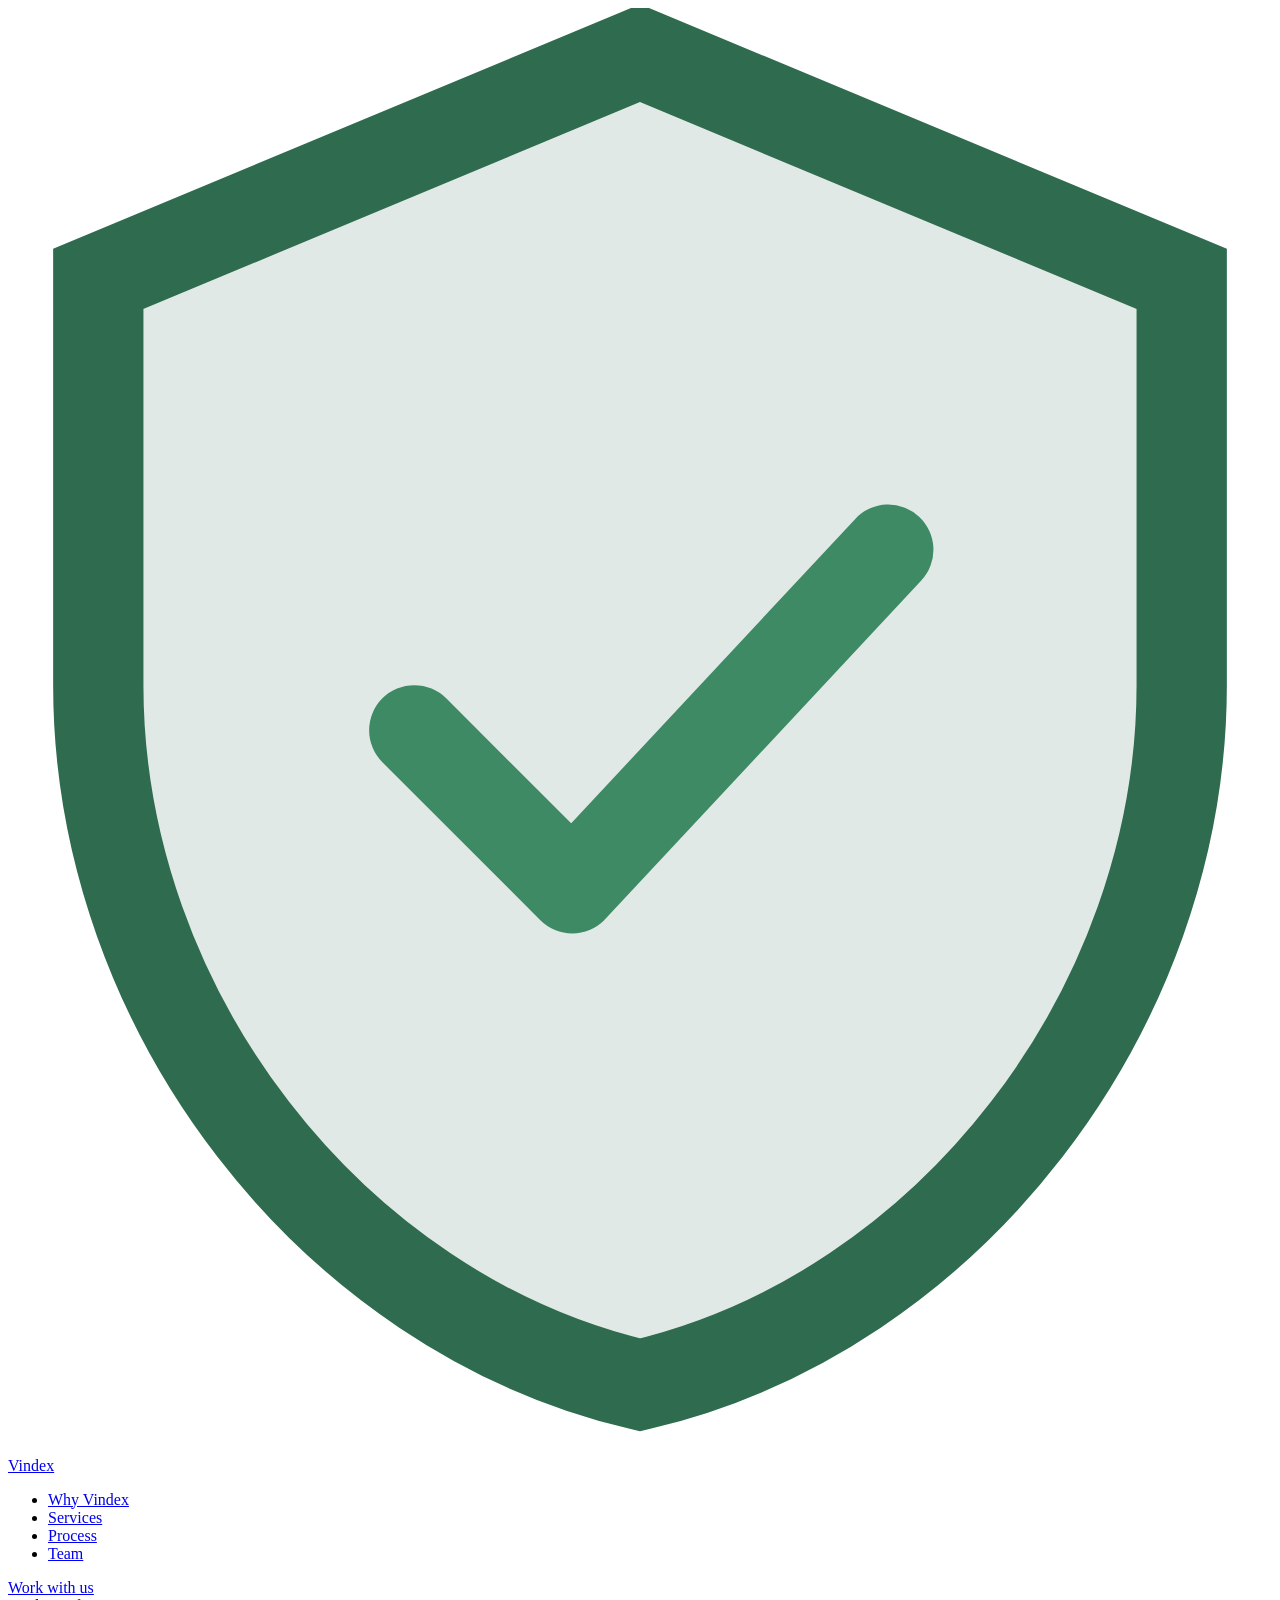
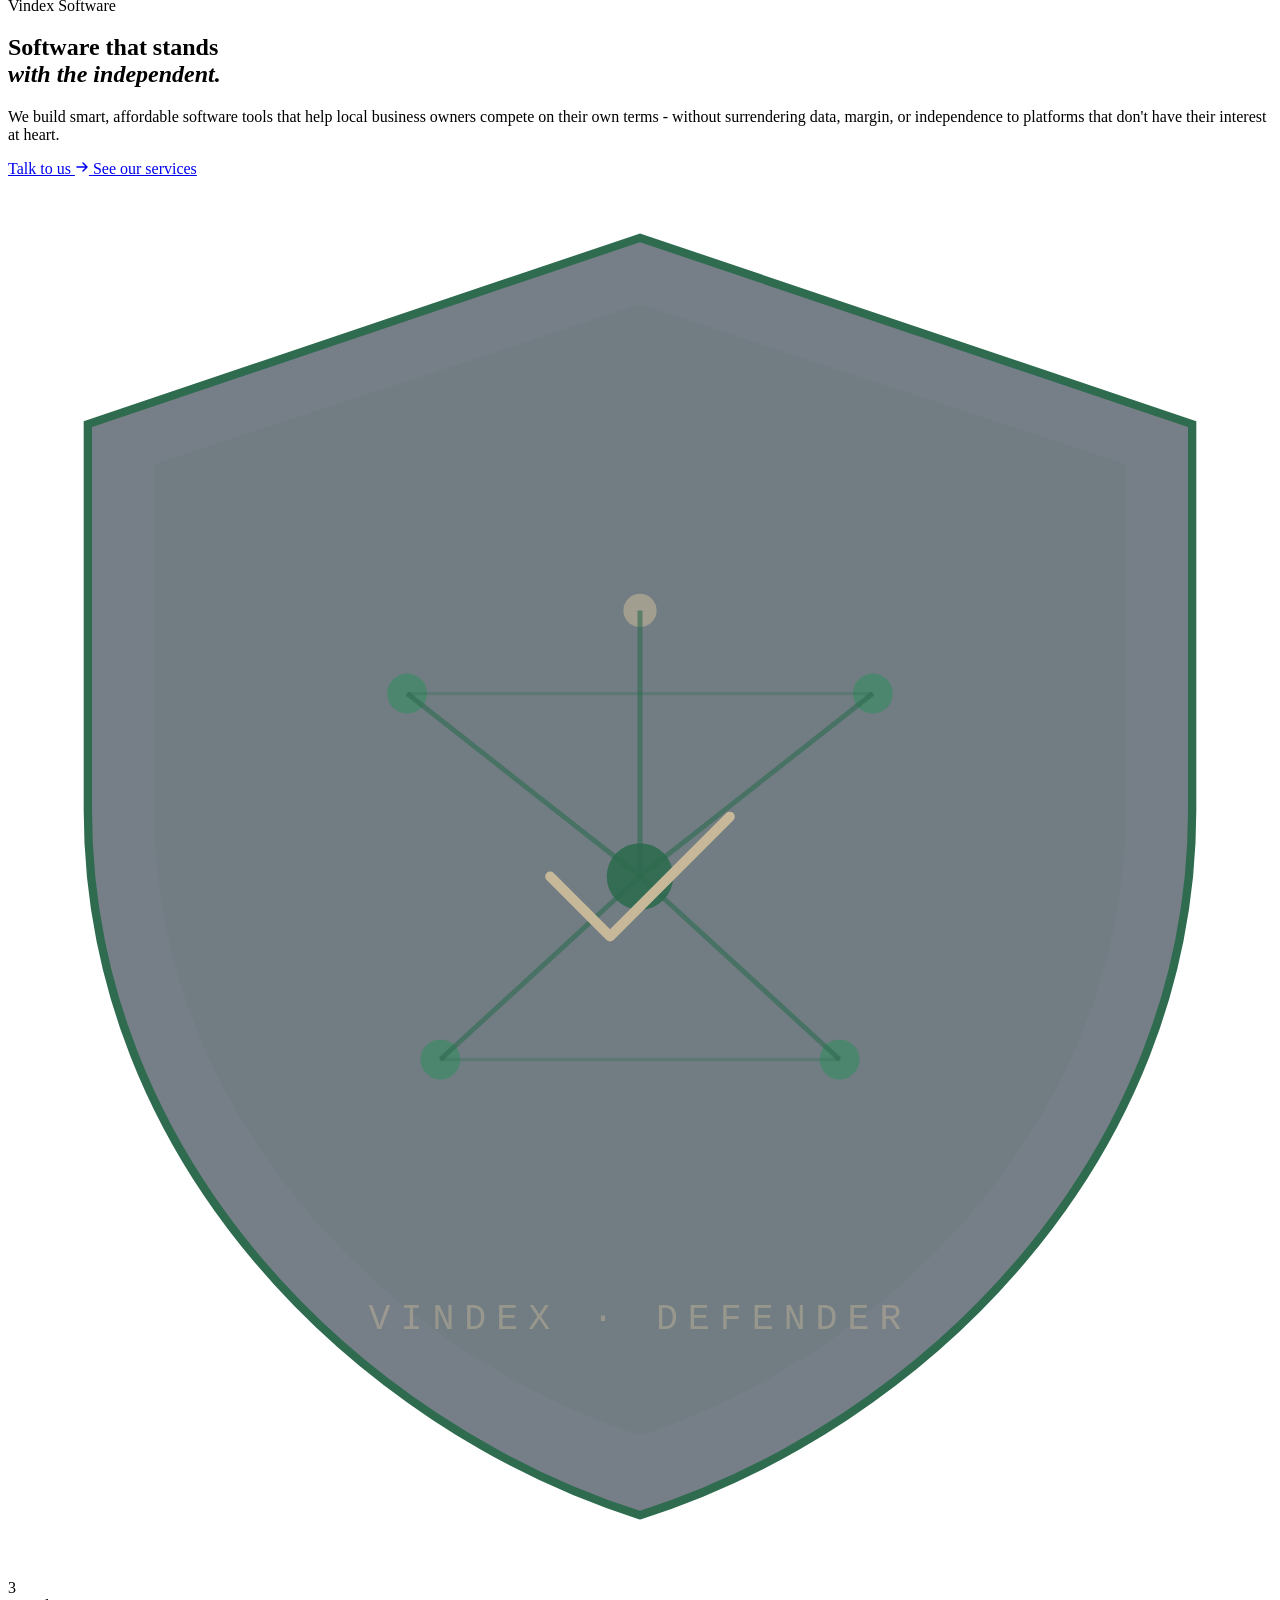
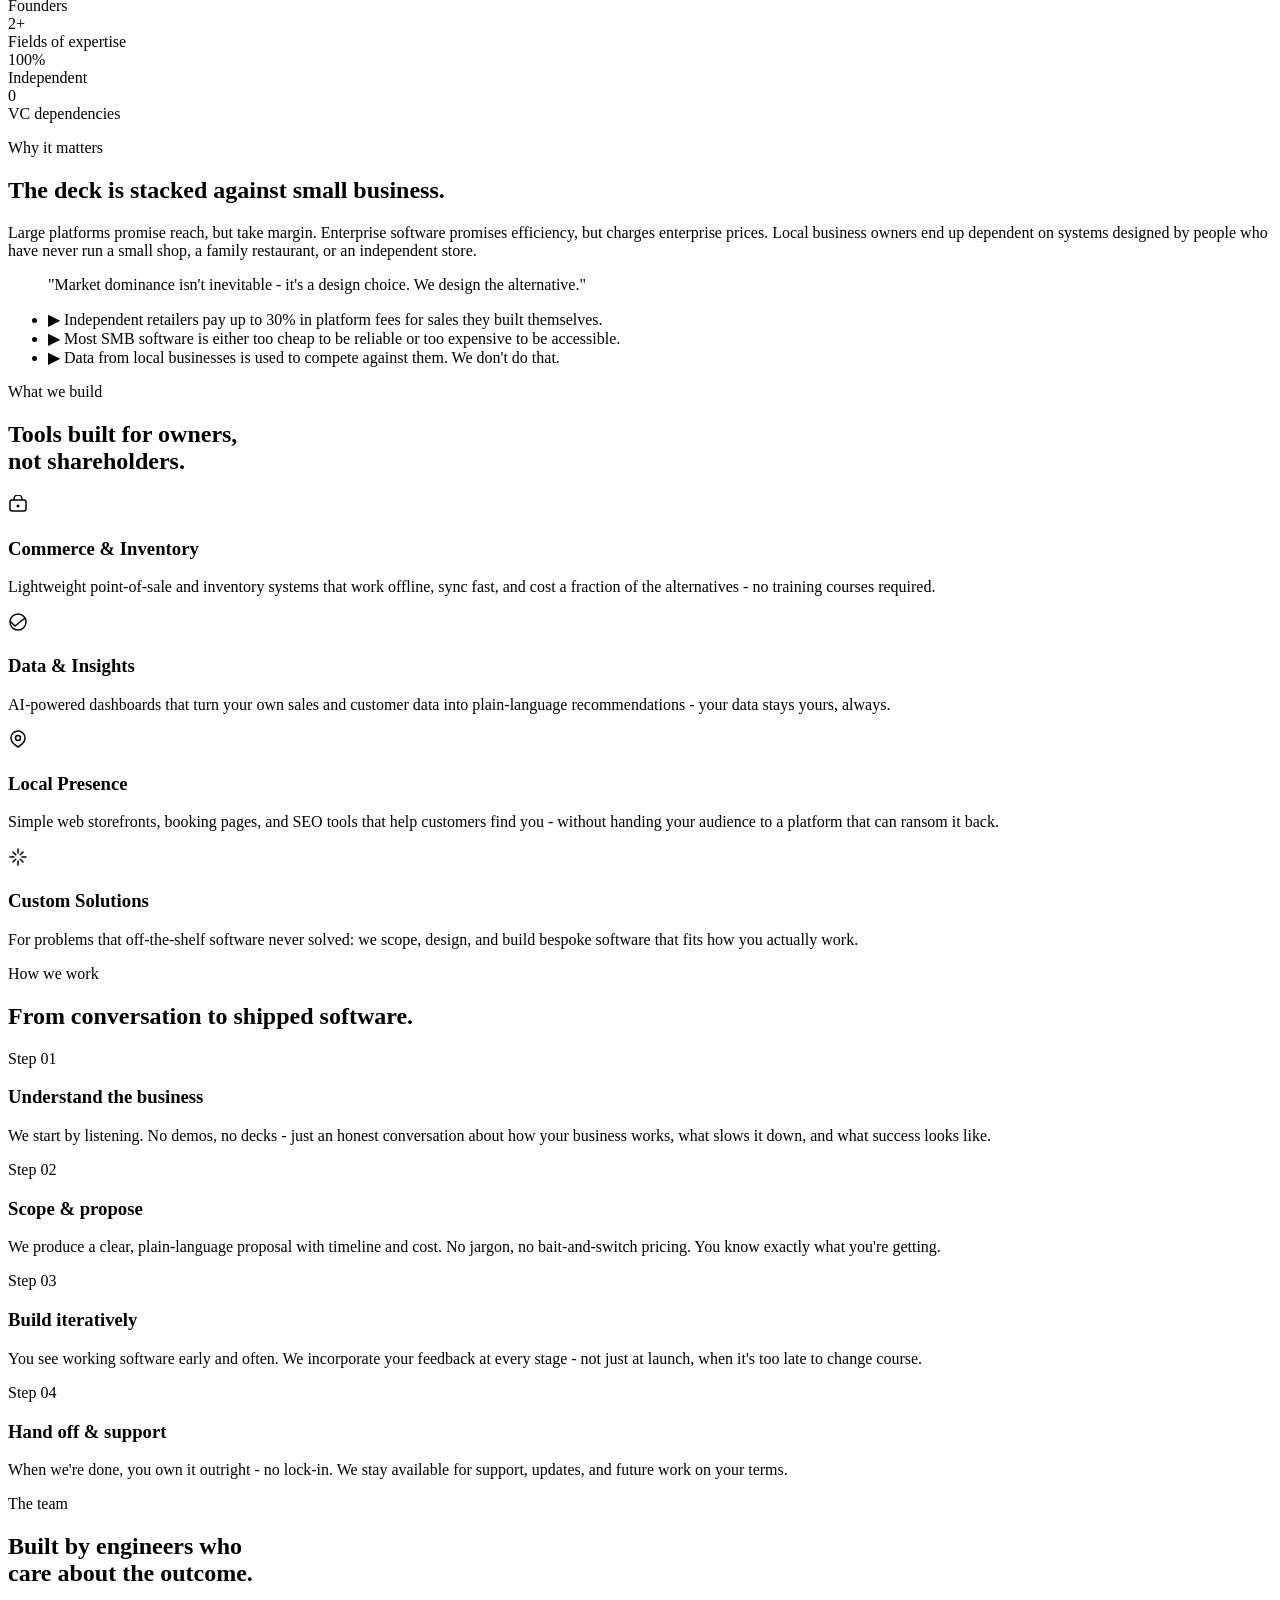
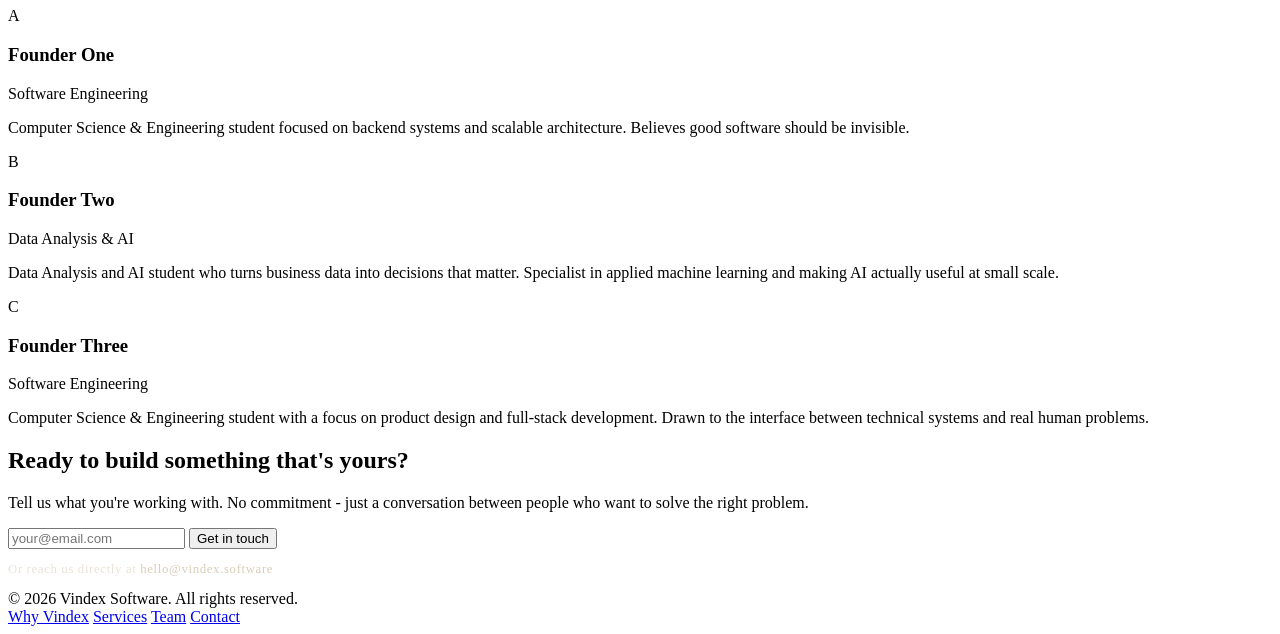
==== index.html @ 1696f427 "Fix some place-holders" ====
<!DOCTYPE html>
<html lang="en">

<head>
    <meta charset="UTF-8" />
    <meta name="viewport" content="width=device-width, initial-scale=1.0" />
    <title>Vindex Software - Software for the Independent</title>
    <meta name="description"
        content="Vindex Software builds tools that level the playing field for local businesses - helping them compete, grow, and thrive without depending on big tech." />
    <link rel="preconnect" href="https://fonts.googleapis.com" />
    <link rel="preconnect" href="https://fonts.gstatic.com" crossorigin />
    <link rel="stylesheet" href="css/style.css" />
</head>

<body>

    <!-- ─── Nav ──────────────────────────────────────── -->
    <nav>
        <div class="container nav-inner">
            <a href="#" class="logo" aria-label="Vindex Software home">
                <svg class="logo-shield" viewBox="0 0 28 32" fill="none" xmlns="http://www.w3.org/2000/svg"
                    aria-hidden="true">
                    <path d="M14 1L2 6v9c0 7.18 5.16 13.9 12 15.5C20.84 28.9 26 22.18 26 15V6L14 1z" stroke="#2E6B4F"
                        stroke-width="2" fill="rgba(46,107,79,.15)" />
                    <path d="M9 16l3.5 3.5L19.5 12" stroke="#3D8A65" stroke-width="2" stroke-linecap="round"
                        stroke-linejoin="round" />
                </svg>
                Vindex
            </a>
            <ul class="nav-links" role="list">
                <li><a href="#problem">Why Vindex</a></li>
                <li><a href="#services">Services</a></li>
                <li><a href="#process">Process</a></li>
                <li><a href="#team">Team</a></li>
            </ul>
            <a href="#cta" class="nav-cta">Work with us</a>
        </div>
    </nav>

    <!-- ─── Hero ──────────────────────────────────────── -->
    <section id="hero">
        <div class="container">
            <div class="hero-grid">
                <div class="hero-copy">
                    <div class="hero-eyebrow">
                        <span class="tag">Vindex Software</span>
                    </div>
                    <h1 class="hero-heading">
                        Software that stands<br>
                        <em>with the independent.</em>
                    </h1>
                    <p class="hero-sub">
                        We build smart, affordable software tools that help local business owners compete on their own
                        terms - without surrendering data, margin, or independence to platforms that don't have their
                        interest at heart.
                    </p>
                    <div class="hero-actions">
                        <a href="#cta" class="btn-primary">
                            Talk to us
                            <svg width="14" height="14" viewBox="0 0 14 14" fill="none" aria-hidden="true">
                                <path d="M2 7h10M8 3l4 4-4 4" stroke="currentColor" stroke-width="1.5"
                                    stroke-linecap="round" stroke-linejoin="round" />
                            </svg>
                        </a>
                        <a href="#services" class="btn-ghost">See our services</a>
                    </div>
                </div>
                <div class="hero-visual" aria-hidden="true">
                    <!-- Signature element: self-drawing shield with inner network nodes -->
                    <svg id="shield-svg" viewBox="0 0 380 420" fill="none" xmlns="http://www.w3.org/2000/svg">
                        <!-- Shield outline -->
                        <path class="draw-path" data-delay="0"
                            d="M190 18 L24 74 L24 190 C24 295 105 375 190 402 C275 375 356 295 356 190 L356 74 Z"
                            stroke="#2E6B4F" stroke-width="2.5" fill="rgba(28,43,58,0.6)" />

                        <!-- Inner glow fill -->
                        <path d="M190 38 L44 86 L44 190 C44 283 116 354 190 378 C264 354 336 283 336 190 L336 86 Z"
                            fill="rgba(46,107,79,0.07)" />

                        <!-- Network nodes: local business ecosystem -->
                        <!-- Center node -->
                        <circle cx="190" cy="210" r="10" fill="#2E6B4F" opacity=".9" />

                        <!-- Outer nodes -->
                        <circle cx="120" cy="155" r="6" fill="#3D8A65" opacity=".7" />
                        <circle cx="260" cy="155" r="6" fill="#3D8A65" opacity=".7" />
                        <circle cx="130" cy="265" r="6" fill="#3D8A65" opacity=".7" />
                        <circle cx="250" cy="265" r="6" fill="#3D8A65" opacity=".7" />
                        <circle cx="190" cy="130" r="5" fill="#C8B89A" opacity=".55" />

                        <!-- Connecting lines (drawn) -->
                        <line class="draw-path" data-delay="0.4" x1="190" y1="210" x2="120" y2="155" stroke="#2E6B4F"
                            stroke-width="1.5" opacity=".6" />
                        <line class="draw-path" data-delay="0.5" x1="190" y1="210" x2="260" y2="155" stroke="#2E6B4F"
                            stroke-width="1.5" opacity=".6" />
                        <line class="draw-path" data-delay="0.6" x1="190" y1="210" x2="130" y2="265" stroke="#2E6B4F"
                            stroke-width="1.5" opacity=".6" />
                        <line class="draw-path" data-delay="0.7" x1="190" y1="210" x2="250" y2="265" stroke="#2E6B4F"
                            stroke-width="1.5" opacity=".6" />
                        <line class="draw-path" data-delay="0.8" x1="190" y1="210" x2="190" y2="130" stroke="#2E6B4F"
                            stroke-width="1.5" opacity=".6" />

                        <!-- Cross lines between outer nodes -->
                        <line class="draw-path" data-delay="0.9" x1="120" y1="155" x2="260" y2="155"
                            stroke="rgba(46,107,79,.3)" stroke-width="1" />
                        <line class="draw-path" data-delay="1.0" x1="130" y1="265" x2="250" y2="265"
                            stroke="rgba(46,107,79,.3)" stroke-width="1" />

                        <!-- Checkmark -->
                        <path class="draw-path" data-delay="1.1" d="M163 210 l18 18 l36 -36" stroke="#C8B89A"
                            stroke-width="3" stroke-linecap="round" stroke-linejoin="round" />

                        <!-- Label -->
                        <text x="190" y="346" text-anchor="middle" font-family="'DM Mono', monospace" font-size="11"
                            fill="rgba(200,184,154,0.45)" letter-spacing="3">VINDEX · DEFENDER</text>
                    </svg>
                </div>
            </div>

            <div class="stats-bar reveal">
                <div class="stats-inner">
                    <div class="stat-item">
                        <div class="stat-num">3</div>
                        <div class="stat-label">Founders</div>
                    </div>
                    <div class="stat-item">
                        <div class="stat-num">2+</div>
                        <div class="stat-label">Fields of expertise</div>
                    </div>
                    <div class="stat-item">
                        <div class="stat-num">100%</div>
                        <div class="stat-label">Independent</div>
                    </div>
                    <div class="stat-item">
                        <div class="stat-num">0</div>
                        <div class="stat-label">VC dependencies</div>
                    </div>
                </div>
            </div>
        </div>
    </section>

    <!-- ─── Problem ───────────────────────────────────── -->
    <section id="problem">
        <div class="container">
            <div class="problem-layout">
                <div>
                    <p class="tag reveal">Why it matters</p>
                    <div class="divider reveal"></div>
                    <h2 class="section-title reveal">The deck is stacked against small business.</h2>
                </div>
                <div class="reveal">
                    <p class="problem-body">
                        Large platforms promise reach, but take margin. Enterprise software promises efficiency, but
                        charges enterprise prices. Local business owners end up dependent on systems designed by people
                        who have never run a small shop, a family restaurant, or an independent store.
                    </p>
                    <blockquote class="pull-quote">
                        "Market dominance isn't inevitable - it's a design choice. We design the alternative."
                    </blockquote>
                    <ul class="fact-list">
                        <li class="fact-item">
                            <span class="fact-icon">▶</span>
                            Independent retailers pay up to 30% in platform fees for sales they built themselves.
                        </li>
                        <li class="fact-item">
                            <span class="fact-icon">▶</span>
                            Most SMB software is either too cheap to be reliable or too expensive to be accessible.
                        </li>
                        <li class="fact-item">
                            <span class="fact-icon">▶</span>
                            Data from local businesses is used to compete against them. We don't do that.
                        </li>
                    </ul>
                </div>
            </div>
        </div>
    </section>

    <!-- ─── Services ─────────────────────────────────── -->
    <section id="services">
        <div class="container">
            <div class="services-header">
                <p class="tag reveal">What we build</p>
                <div class="divider reveal"></div>
                <h2 class="section-title reveal">Tools built for owners,<br>not shareholders.</h2>
            </div>
            <div class="services-grid reveal">
                <div class="service-card">
                    <div class="service-icon" aria-hidden="true">
                        <svg width="20" height="20" viewBox="0 0 20 20" fill="none">
                            <rect x="2" y="5" width="16" height="11" rx="2" stroke="currentColor" stroke-width="1.5" />
                            <path d="M6 5V4a4 4 0 018 0v1" stroke="currentColor" stroke-width="1.5" />
                            <circle cx="10" cy="11" r="1.5" fill="currentColor" />
                        </svg>
                    </div>
                    <h3 class="service-name">Commerce & Inventory</h3>
                    <p class="service-desc">Lightweight point-of-sale and inventory systems that work offline, sync
                        fast, and cost a fraction of the alternatives - no training courses required.</p>
                </div>
                <div class="service-card">
                    <div class="service-icon" aria-hidden="true">
                        <svg width="20" height="20" viewBox="0 0 20 20" fill="none">
                            <path d="M3 10l4 4 10-8" stroke="currentColor" stroke-width="1.5" stroke-linecap="round"
                                stroke-linejoin="round" />
                            <circle cx="10" cy="10" r="8" stroke="currentColor" stroke-width="1.5" />
                        </svg>
                    </div>
                    <h3 class="service-name">Data & Insights</h3>
                    <p class="service-desc">AI-powered dashboards that turn your own sales and customer data into
                        plain-language recommendations - your data stays yours, always.</p>
                </div>
                <div class="service-card">
                    <div class="service-icon" aria-hidden="true">
                        <svg width="20" height="20" viewBox="0 0 20 20" fill="none">
                            <path d="M17 8c0 5-7 9-7 9S3 13 3 8a7 7 0 0114 0z" stroke="currentColor"
                                stroke-width="1.5" />
                            <circle cx="10" cy="8" r="2.5" stroke="currentColor" stroke-width="1.5" />
                        </svg>
                    </div>
                    <h3 class="service-name">Local Presence</h3>
                    <p class="service-desc">Simple web storefronts, booking pages, and SEO tools that help customers
                        find you - without handing your audience to a platform that can ransom it back.</p>
                </div>
                <div class="service-card">
                    <div class="service-icon" aria-hidden="true">
                        <svg width="20" height="20" viewBox="0 0 20 20" fill="none">
                            <path
                                d="M10 2v4M10 14v4M4.93 4.93l2.83 2.83M12.24 12.24l2.83 2.83M2 10h4M14 10h4M4.93 15.07l2.83-2.83M12.24 7.76l2.83-2.83"
                                stroke="currentColor" stroke-width="1.5" stroke-linecap="round" />
                        </svg>
                    </div>
                    <h3 class="service-name">Custom Solutions</h3>
                    <p class="service-desc">For problems that off-the-shelf software never solved: we scope, design, and
                        build bespoke software that fits how you actually work.</p>
                </div>
            </div>
        </div>
    </section>

    <!-- ─── Process ───────────────────────────────────── -->
    <section id="process">
        <div class="container">
            <p class="tag reveal">How we work</p>
            <div class="divider reveal"></div>
            <h2 class="section-title reveal">From conversation to shipped software.</h2>
            <div class="process-steps">
                <div class="step reveal">
                    <div class="step-num">Step 01</div>
                    <h3 class="step-title">Understand the business</h3>
                    <p class="step-body">We start by listening. No demos, no decks - just an honest conversation about
                        how your business works, what slows it down, and what success looks like.</p>
                </div>
                <div class="step reveal">
                    <div class="step-num">Step 02</div>
                    <h3 class="step-title">Scope & propose</h3>
                    <p class="step-body">We produce a clear, plain-language proposal with timeline and cost. No jargon,
                        no bait-and-switch pricing. You know exactly what you're getting.</p>
                </div>
                <div class="step reveal">
                    <div class="step-num">Step 03</div>
                    <h3 class="step-title">Build iteratively</h3>
                    <p class="step-body">You see working software early and often. We incorporate your feedback at every
                        stage - not just at launch, when it's too late to change course.</p>
                </div>
                <div class="step reveal">
                    <div class="step-num">Step 04</div>
                    <h3 class="step-title">Hand off & support</h3>
                    <p class="step-body">When we're done, you own it outright - no lock-in. We stay available for
                        support, updates, and future work on your terms.</p>
                </div>
            </div>
        </div>
    </section>

    <!-- ─── Team ──────────────────────────────────────── -->
    <section id="team">
        <div class="container">
            <div class="team-header">
                <p class="tag reveal">The team</p>
                <div class="divider reveal"></div>
                <h2 class="section-title reveal">Built by engineers who<br>care about the outcome.</h2>
            </div>
            <div class="team-grid">
                <div class="member-card reveal">
                    <div class="member-avatar" aria-hidden="true">A</div>
                    <h3 class="member-name">Founder One</h3>
                    <p class="member-role">Software Engineering</p>
                    <p class="member-bio">Computer Science & Engineering student focused on backend systems and scalable
                        architecture. Believes good software should be invisible.</p>
                </div>
                <div class="member-card reveal">
                    <div class="member-avatar" aria-hidden="true">B</div>
                    <h3 class="member-name">Founder Two</h3>
                    <p class="member-role">Data Analysis & AI</p>
                    <p class="member-bio">Data Analysis and AI student who turns business data into decisions that
                        matter. Specialist in applied machine learning and making AI actually useful at small scale.</p>
                </div>
                <div class="member-card reveal">
                    <div class="member-avatar" aria-hidden="true">C</div>
                    <h3 class="member-name">Founder Three</h3>
                    <p class="member-role">Software Engineering</p>
                    <p class="member-bio">Computer Science & Engineering student with a focus on product design and
                        full-stack development. Drawn to the interface between technical systems and real human
                        problems.</p>
                </div>
            </div>
        </div>
    </section>

    <!-- ─── CTA ───────────────────────────────────────── -->
    <section id="cta">
        <div class="container">
            <h2 class="cta-heading reveal">Ready to build something that's yours?</h2>
            <p class="cta-sub reveal">Tell us what you're working with. No commitment - just a conversation between
                people who want to solve the right problem.</p>
            <form id="contact-form" class="cta-email reveal" novalidate>
                <input type="email" class="email-input" placeholder="your@email.com" aria-label="Email address"
                    required />
                <button type="submit" class="btn-primary">Get in touch</button>
            </form>
            <p class="reveal"
                style="font-size:.8rem;color:rgba(200,184,154,.4);font-family:var(--font-mono);letter-spacing:.05em;">
                Or reach us directly at <span style="color:rgba(200,184,154,.7)">hello@vindex.software</span>
            </p>
        </div>
    </section>

    <!-- ─── Footer ────────────────────────────────────── -->
    <footer>
        <div class="container footer-inner">
            <span class="footer-copy">© 2026 Vindex Software. All rights reserved.</span>
            <nav class="footer-links" aria-label="Footer navigation">
                <a href="#problem">Why Vindex</a>
                <a href="#services">Services</a>
                <a href="#team">Team</a>
                <a href="#cta">Contact</a>
            </nav>
        </div>
    </footer>

    <script src="js/main.js" defer></script>
</body>

</html>
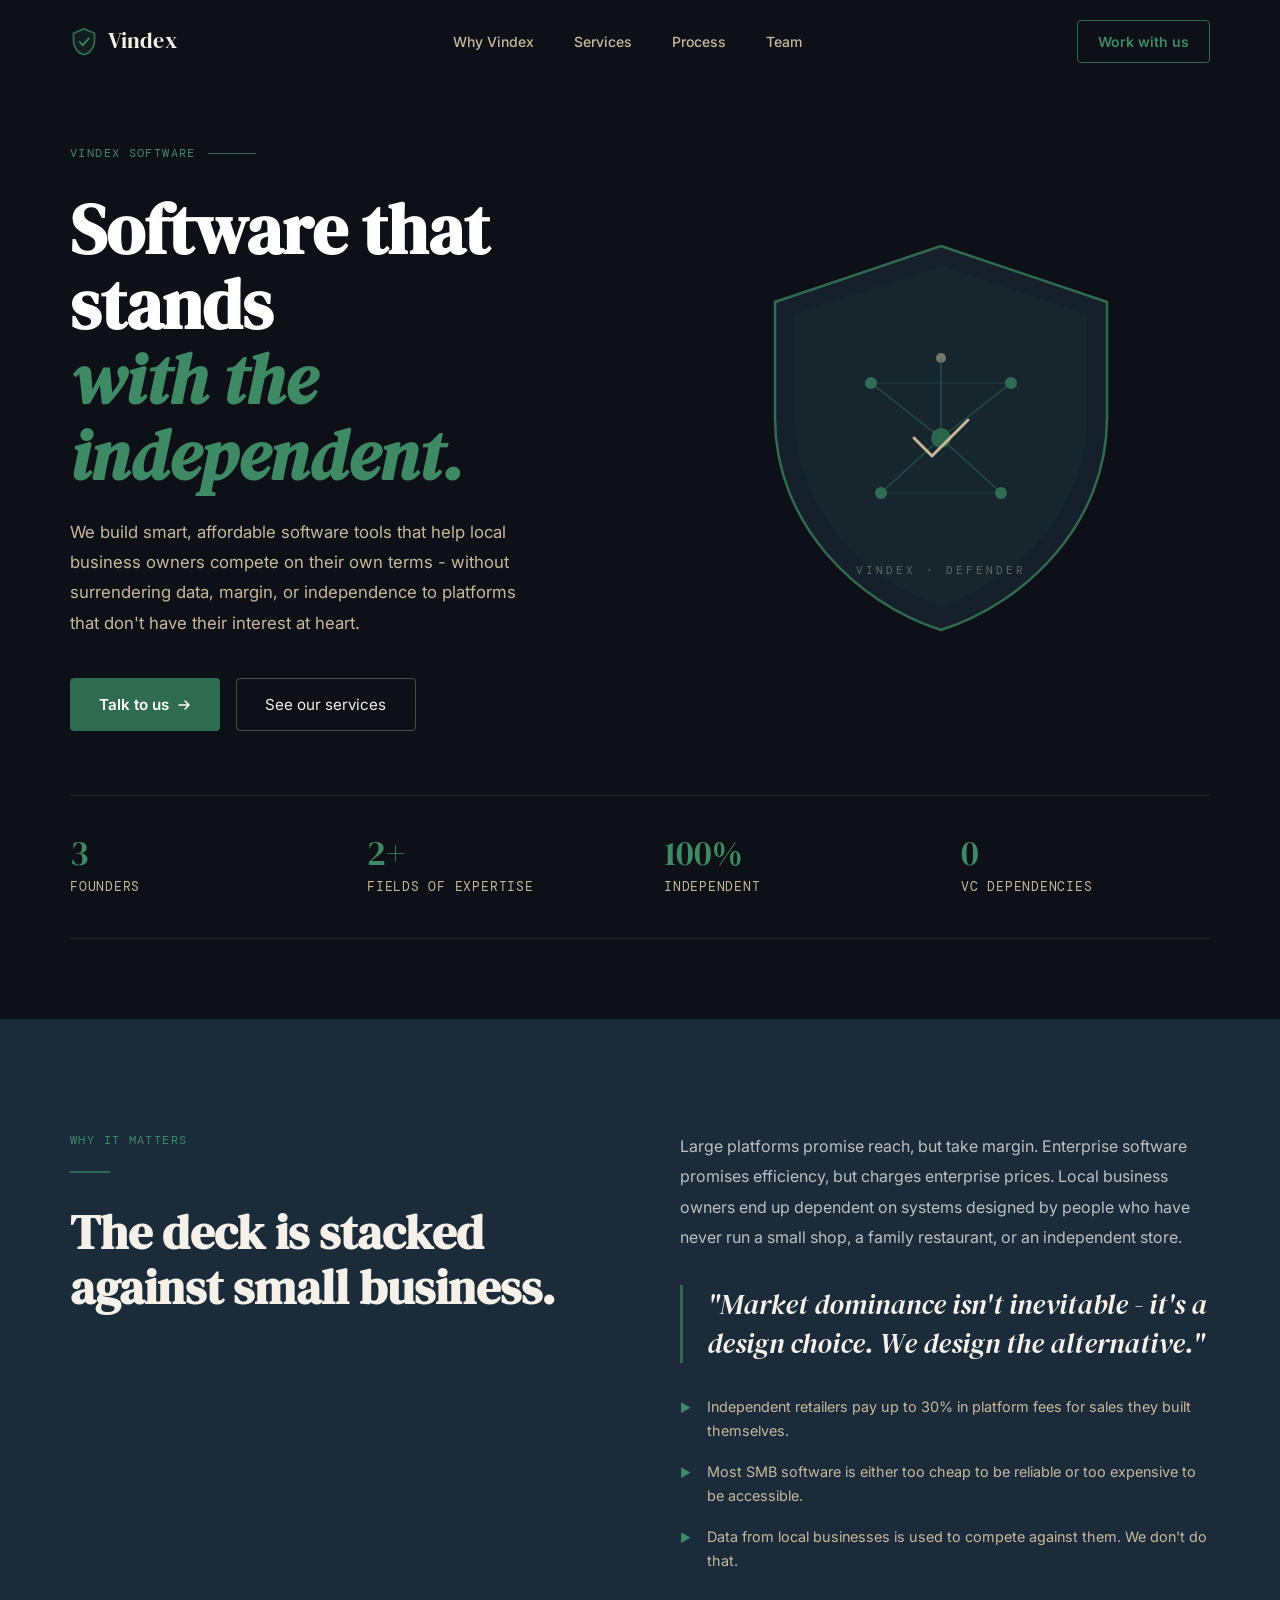
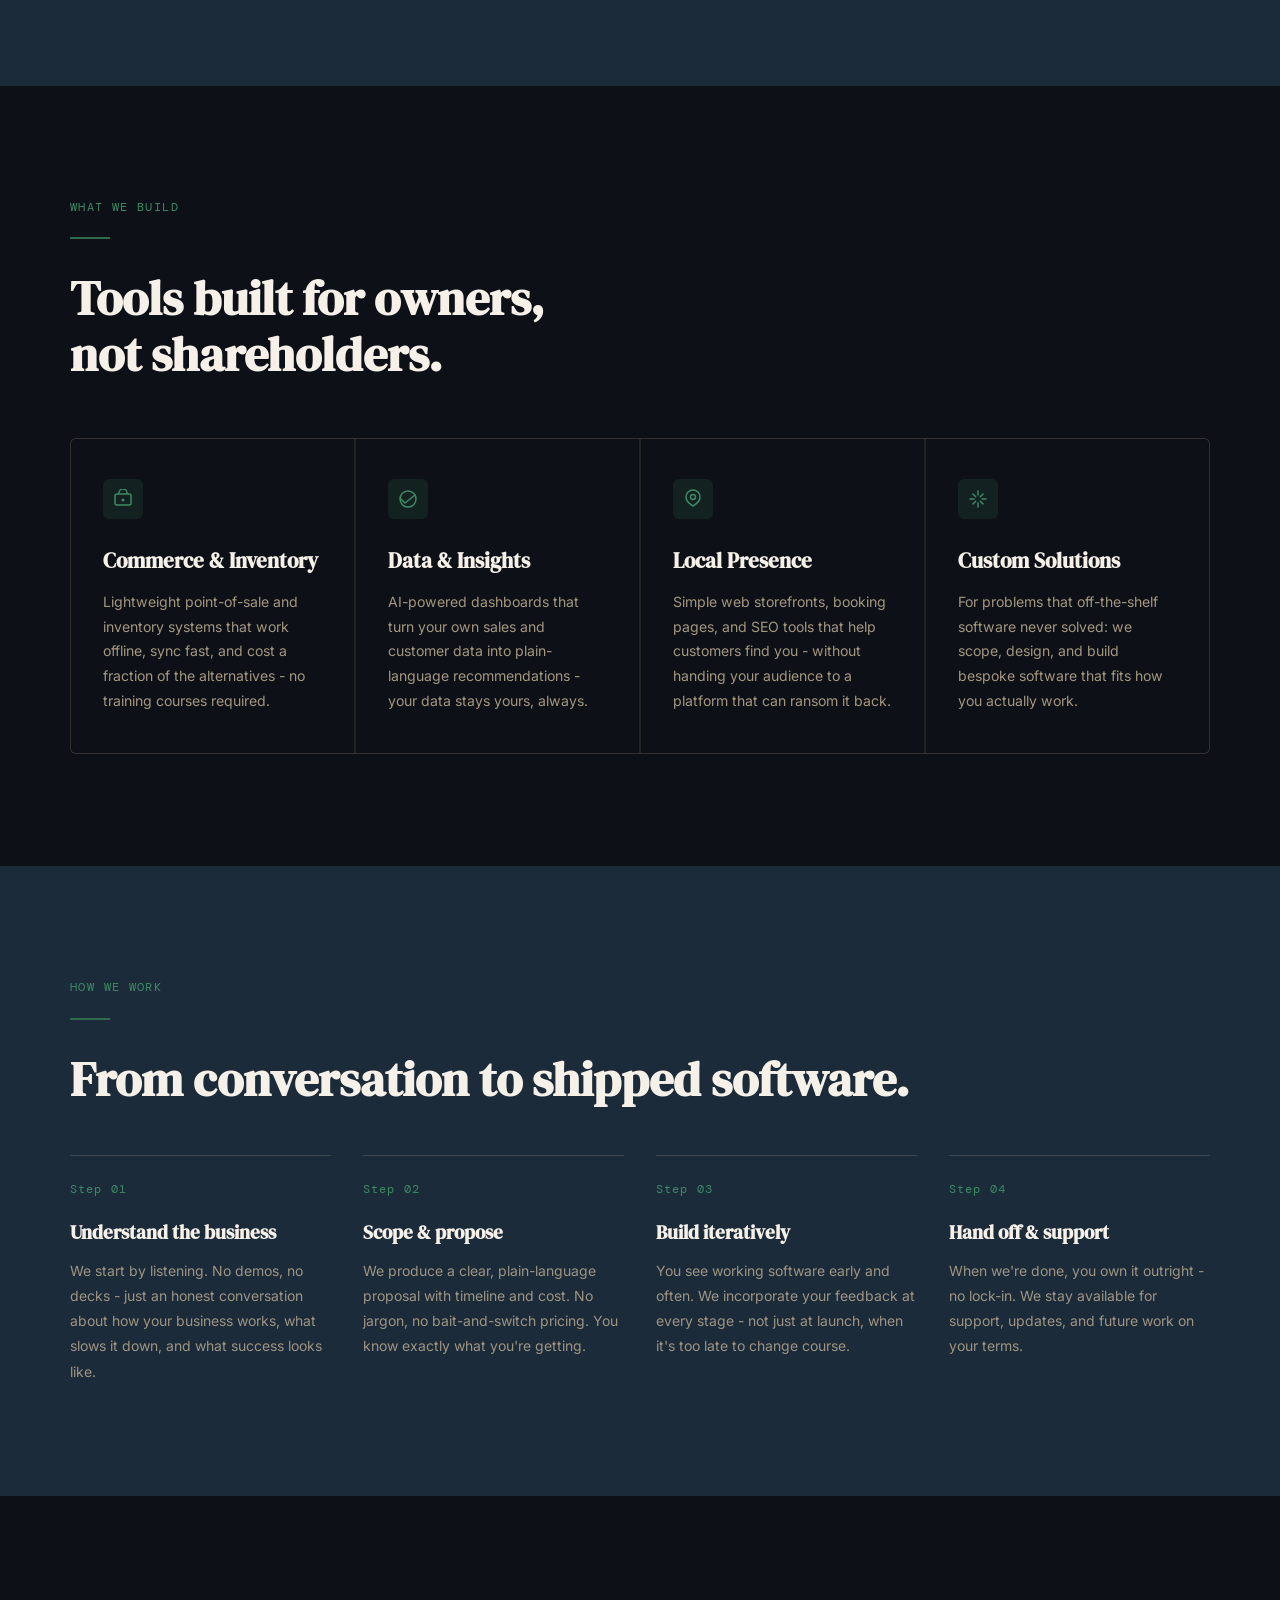
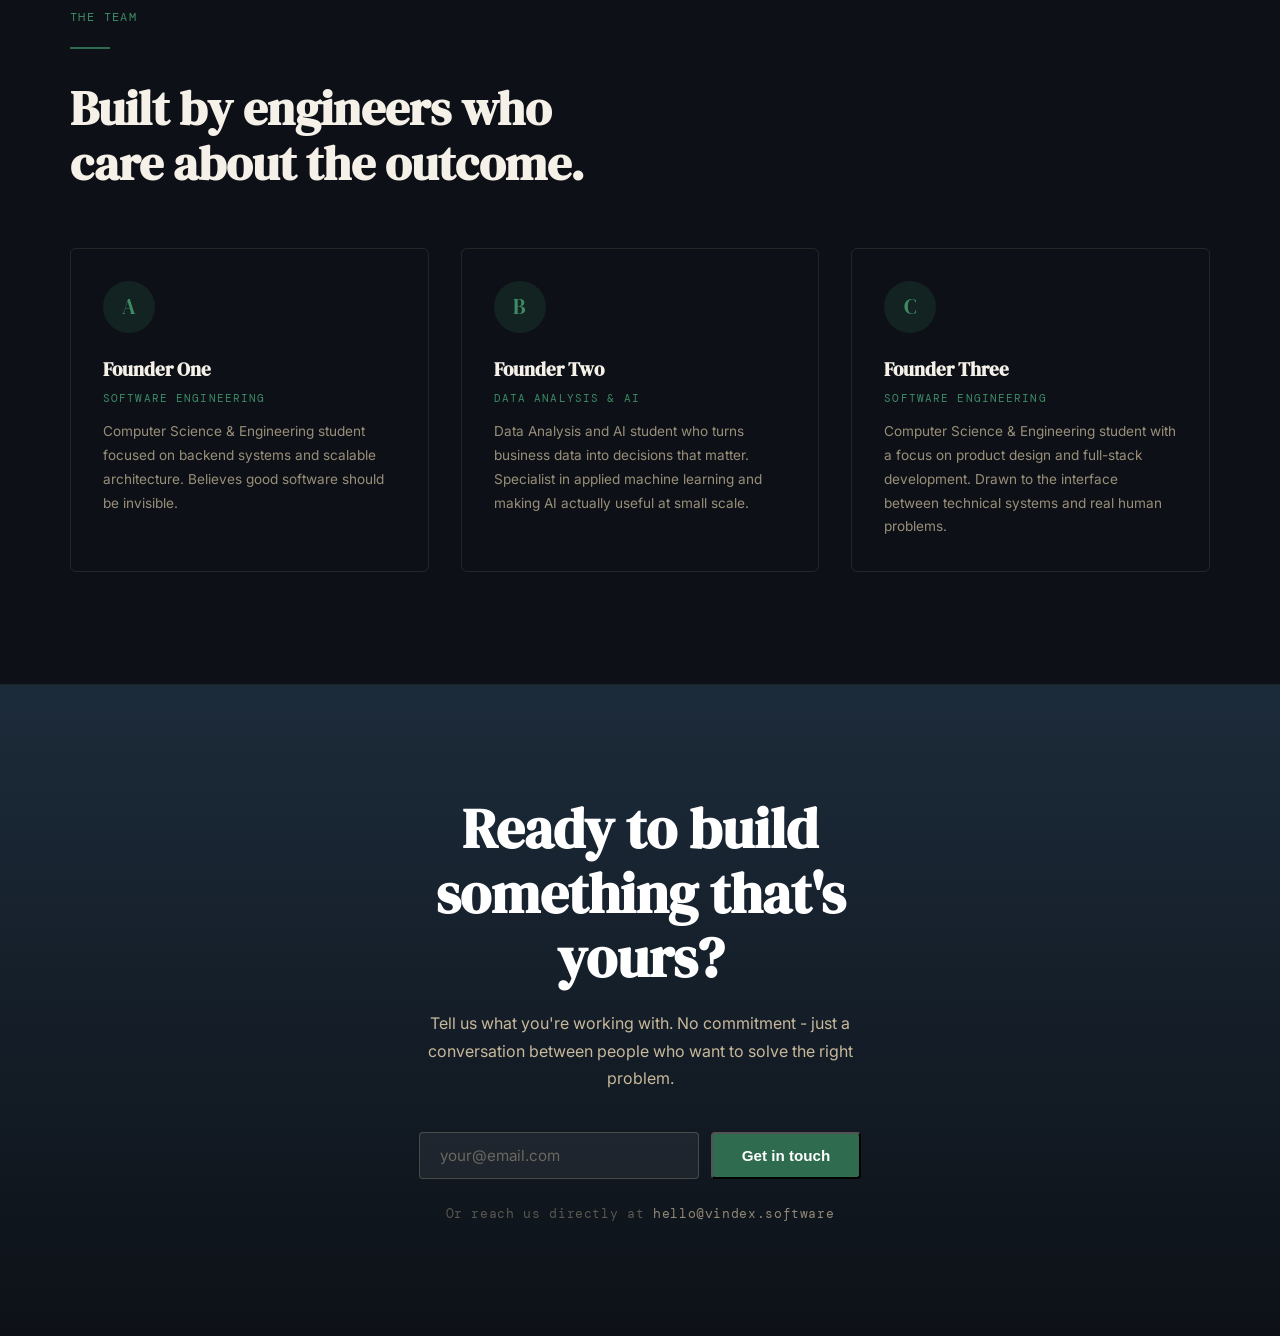
==== commit e5a6bd10: "Fix duplicate header/footer" ====
--- a/index.html
+++ b/index.html
@@ -327,7 +327,7 @@
     </section>
 
     <!-- ─── Footer ────────────────────────────────────── -->
-    <footer>
+    <!-- <footer>
         <div class="container footer-inner">
             <span class="footer-copy">© 2026 Vindex Software. All rights reserved.</span>
             <nav class="footer-links" aria-label="Footer navigation">
@@ -337,7 +337,7 @@
                 <a href="#cta">Contact</a>
             </nav>
         </div>
-    </footer>
+    </footer> -->
 
     <script src="js/main.js" defer></script>
 </body>
--- a/css/style.css
+++ b/css/style.css
@@ -0,0 +1,635 @@
+@import url('https://fonts.googleapis.com/css2?family=DM+Serif+Display:ital@0;1&family=Inter:wght@300;400;500;600&family=DM+Mono:wght@400;500&display=swap');
+
+/* ─── Tokens ─────────────────────────────────────── */
+:root {
+    --black: #0D1117;
+    --navy: #1C2B3A;
+    --green: #2E6B4F;
+    --green-lt: #3D8A65;
+    --sand: #C8B89A;
+    --cream: #F5F0E8;
+    --white: #FFFFFF;
+
+    --font-display: 'DM Serif Display', Georgia, serif;
+    --font-body: 'Inter', system-ui, sans-serif;
+    --font-mono: 'DM Mono', monospace;
+
+    --max-w: 1140px;
+    --section-gap: 7rem;
+}
+
+/* ─── Reset ──────────────────────────────────────── */
+*,
+*::before,
+*::after {
+    box-sizing: border-box;
+    margin: 0;
+    padding: 0;
+}
+
+html {
+    scroll-behavior: smooth;
+}
+
+body {
+    background: var(--black);
+    color: var(--cream);
+    font-family: var(--font-body);
+    font-size: 1rem;
+    line-height: 1.7;
+    -webkit-font-smoothing: antialiased;
+}
+
+img {
+    display: block;
+    max-width: 100%;
+}
+
+a {
+    color: inherit;
+    text-decoration: none;
+}
+
+ul {
+    list-style: none;
+}
+
+/* ─── Utilities ──────────────────────────────────── */
+.container {
+    width: 90%;
+    max-width: var(--max-w);
+    margin-inline: auto;
+}
+
+.tag {
+    font-family: var(--font-mono);
+    font-size: .72rem;
+    letter-spacing: .12em;
+    text-transform: uppercase;
+    color: var(--green-lt);
+}
+
+.section-title {
+    font-family: var(--font-display);
+    font-size: clamp(2rem, 4vw, 3rem);
+    line-height: 1.15;
+    color: var(--cream);
+}
+
+.divider {
+    width: 2.5rem;
+    height: 2px;
+    background: var(--green);
+    margin: 1.25rem 0 2rem;
+}
+
+/* ─── Nav ────────────────────────────────────────── */
+nav {
+    position: fixed;
+    top: 0;
+    left: 0;
+    right: 0;
+    z-index: 100;
+    padding: 1.25rem 0;
+    transition: background .35s, backdrop-filter .35s;
+}
+
+nav.scrolled {
+    background: rgba(13, 17, 23, .88);
+    -webkit-backdrop-filter: blur(14px);
+    backdrop-filter: blur(14px);
+    border-bottom: 1px solid rgba(200, 184, 154, .1);
+}
+
+.nav-inner {
+    display: flex;
+    align-items: center;
+    justify-content: space-between;
+}
+
+.logo {
+    display: flex;
+    align-items: center;
+    gap: .6rem;
+    font-family: var(--font-display);
+    font-size: 1.35rem;
+    letter-spacing: .01em;
+}
+
+.logo-shield {
+    width: 28px;
+    height: 28px;
+}
+
+.nav-links {
+    display: flex;
+    gap: 2.5rem;
+    font-size: .875rem;
+    font-weight: 500;
+    color: var(--sand);
+}
+
+.nav-links a:hover {
+    color: var(--cream);
+}
+
+.nav-cta {
+    padding: .55rem 1.25rem;
+    border: 1.5px solid var(--green);
+    border-radius: 4px;
+    font-size: .875rem;
+    font-weight: 600;
+    color: var(--green-lt);
+    transition: background .2s, color .2s;
+}
+
+.nav-cta:hover {
+    background: var(--green);
+    color: var(--white);
+}
+
+/* ─── Hero ───────────────────────────────────────── */
+#hero {
+    min-height: 100svh;
+    display: flex;
+    flex-direction: column;
+    justify-content: center;
+    padding: 9rem 0 5rem;
+    position: relative;
+    overflow: hidden;
+}
+
+.hero-grid {
+    display: grid;
+    grid-template-columns: 1fr 1fr;
+    gap: 4rem;
+    align-items: center;
+}
+
+.hero-eyebrow {
+    display: flex;
+    align-items: center;
+    gap: .75rem;
+    margin-bottom: 1.75rem;
+}
+
+.hero-eyebrow::after {
+    content: '';
+    flex: 1;
+    max-width: 3rem;
+    height: 1px;
+    background: var(--green);
+}
+
+.hero-heading {
+    font-family: var(--font-display);
+    font-size: clamp(2.8rem, 5.5vw, 4.5rem);
+    line-height: 1.07;
+    color: var(--white);
+    margin-bottom: 1.5rem;
+}
+
+.hero-heading em {
+    font-style: italic;
+    color: var(--green-lt);
+}
+
+.hero-sub {
+    font-size: 1.05rem;
+    color: var(--sand);
+    max-width: 42ch;
+    margin-bottom: 2.5rem;
+    line-height: 1.8;
+}
+
+.hero-actions {
+    display: flex;
+    gap: 1rem;
+    flex-wrap: wrap;
+}
+
+.btn-primary {
+    display: inline-flex;
+    align-items: center;
+    gap: .5rem;
+    padding: .8rem 1.8rem;
+    background: var(--green);
+    color: var(--white);
+    font-weight: 600;
+    font-size: .95rem;
+    border-radius: 4px;
+    transition: background .2s, transform .15s;
+}
+
+.btn-primary:hover {
+    background: var(--green-lt);
+    transform: translateY(-1px);
+}
+
+.btn-ghost {
+    display: inline-flex;
+    align-items: center;
+    gap: .5rem;
+    padding: .8rem 1.8rem;
+    border: 1.5px solid rgba(200, 184, 154, .35);
+    color: var(--cream);
+    font-size: .95rem;
+    border-radius: 4px;
+    transition: border-color .2s;
+}
+
+.btn-ghost:hover {
+    border-color: var(--cream);
+}
+
+.hero-visual {
+    display: flex;
+    justify-content: center;
+    align-items: center;
+}
+
+#shield-svg {
+    width: min(380px, 90%);
+    opacity: 0;
+    transform: translateY(20px);
+    transition: opacity .8s .3s, transform .8s .3s;
+}
+
+#shield-svg.visible {
+    opacity: 1;
+    transform: translateY(0);
+}
+
+/* ─── Stats bar ──────────────────────────────────── */
+.stats-bar {
+    border-top: 1px solid rgba(200, 184, 154, .12);
+    border-bottom: 1px solid rgba(200, 184, 154, .12);
+    padding: 2.5rem 0;
+    margin-top: 4rem;
+}
+
+.stats-inner {
+    display: flex;
+    gap: 3rem;
+    flex-wrap: wrap;
+}
+
+.stat-item {
+    flex: 1;
+    min-width: 140px;
+}
+
+.stat-num {
+    font-family: var(--font-display);
+    font-size: 2.2rem;
+    color: var(--green-lt);
+    line-height: 1;
+}
+
+.stat-label {
+    font-size: .8rem;
+    color: var(--sand);
+    margin-top: .3rem;
+    font-family: var(--font-mono);
+    letter-spacing: .06em;
+    text-transform: uppercase;
+}
+
+/* ─── Problem ────────────────────────────────────── */
+#problem {
+    padding: var(--section-gap) 0;
+    background: var(--navy);
+}
+
+.problem-layout {
+    display: grid;
+    grid-template-columns: 1fr 1fr;
+    gap: 5rem;
+    align-items: start;
+}
+
+.problem-body {
+    font-size: 1rem;
+    color: rgba(245, 240, 232, .75);
+    line-height: 1.9;
+}
+
+.pull-quote {
+    font-family: var(--font-display);
+    font-style: italic;
+    font-size: clamp(1.3rem, 2.5vw, 1.75rem);
+    color: var(--cream);
+    line-height: 1.4;
+    border-left: 3px solid var(--green);
+    padding-left: 1.5rem;
+    margin: 2rem 0;
+}
+
+.fact-list {
+    margin-top: 2rem;
+    display: flex;
+    flex-direction: column;
+    gap: 1rem;
+}
+
+.fact-item {
+    display: flex;
+    gap: 1rem;
+    align-items: baseline;
+    font-size: .9rem;
+    color: var(--sand);
+}
+
+.fact-icon {
+    color: var(--green-lt);
+    font-size: .75rem;
+    flex-shrink: 0;
+}
+
+/* ─── Services ───────────────────────────────────── */
+#services {
+    padding: var(--section-gap) 0;
+}
+
+.services-header {
+    margin-bottom: 3.5rem;
+}
+
+.services-grid {
+    display: grid;
+    grid-template-columns: repeat(auto-fit, minmax(280px, 1fr));
+    gap: 1.5px;
+    background: rgba(200, 184, 154, .1);
+    border: 1.5px solid rgba(200, 184, 154, .1);
+    border-radius: 6px;
+    overflow: hidden;
+}
+
+.service-card {
+    background: var(--black);
+    padding: 2.5rem 2rem;
+    transition: background .25s;
+}
+
+.service-card:hover {
+    background: #121a23;
+}
+
+.service-icon {
+    width: 40px;
+    height: 40px;
+    background: rgba(46, 107, 79, .18);
+    border-radius: 6px;
+    display: flex;
+    align-items: center;
+    justify-content: center;
+    margin-bottom: 1.5rem;
+    color: var(--green-lt);
+    font-size: 1.1rem;
+}
+
+.service-name {
+    font-family: var(--font-display);
+    font-size: 1.3rem;
+    color: var(--cream);
+    margin-bottom: .75rem;
+}
+
+.service-desc {
+    font-size: .88rem;
+    color: rgba(200, 184, 154, .8);
+    line-height: 1.75;
+}
+
+/* ─── How it works ───────────────────────────────── */
+#process {
+    padding: var(--section-gap) 0;
+    background: var(--navy);
+}
+
+.process-steps {
+    display: grid;
+    grid-template-columns: repeat(auto-fit, minmax(220px, 1fr));
+    gap: 2rem;
+    margin-top: 3rem;
+}
+
+.step {
+    position: relative;
+    padding-top: 1.5rem;
+    border-top: 1px solid rgba(200, 184, 154, .2);
+}
+
+.step-num {
+    font-family: var(--font-mono);
+    font-size: .72rem;
+    color: var(--green-lt);
+    letter-spacing: .1em;
+    margin-bottom: 1rem;
+}
+
+.step-title {
+    font-family: var(--font-display);
+    font-size: 1.2rem;
+    color: var(--cream);
+    margin-bottom: .6rem;
+}
+
+.step-body {
+    font-size: .875rem;
+    color: rgba(200, 184, 154, .75);
+    line-height: 1.8;
+}
+
+/* ─── Team ───────────────────────────────────────── */
+#team {
+    padding: var(--section-gap) 0;
+}
+
+.team-header {
+    margin-bottom: 3.5rem;
+}
+
+.team-grid {
+    display: grid;
+    grid-template-columns: repeat(auto-fit, minmax(280px, 1fr));
+    gap: 2rem;
+}
+
+.member-card {
+    border: 1.5px solid rgba(200, 184, 154, .12);
+    border-radius: 6px;
+    padding: 2rem;
+    transition: border-color .25s;
+}
+
+.member-card:hover {
+    border-color: rgba(46, 107, 79, .5);
+}
+
+.member-avatar {
+    width: 52px;
+    height: 52px;
+    border-radius: 50%;
+    background: rgba(46, 107, 79, .2);
+    display: flex;
+    align-items: center;
+    justify-content: center;
+    font-family: var(--font-display);
+    font-size: 1.3rem;
+    color: var(--green-lt);
+    margin-bottom: 1.25rem;
+}
+
+.member-name {
+    font-family: var(--font-display);
+    font-size: 1.2rem;
+    color: var(--cream);
+    margin-bottom: .25rem;
+}
+
+.member-role {
+    font-family: var(--font-mono);
+    font-size: .7rem;
+    color: var(--green-lt);
+    letter-spacing: .1em;
+    text-transform: uppercase;
+    margin-bottom: .75rem;
+}
+
+.member-bio {
+    font-size: .85rem;
+    color: rgba(200, 184, 154, .75);
+    line-height: 1.75;
+}
+
+/* ─── CTA ────────────────────────────────────────── */
+#cta {
+    padding: var(--section-gap) 0;
+    text-align: center;
+    background: linear-gradient(180deg, var(--navy) 0%, var(--black) 100%);
+    border-top: 1px solid rgba(46, 107, 79, .25);
+}
+
+.cta-heading {
+    font-family: var(--font-display);
+    font-size: clamp(2rem, 4.5vw, 3.5rem);
+    color: var(--white);
+    max-width: 18ch;
+    margin-inline: auto;
+    margin-bottom: 1.25rem;
+    line-height: 1.15;
+}
+
+.cta-sub {
+    font-size: 1rem;
+    color: var(--sand);
+    max-width: 46ch;
+    margin-inline: auto;
+    margin-bottom: 2.5rem;
+}
+
+.cta-email {
+    display: flex;
+    gap: .75rem;
+    justify-content: center;
+    flex-wrap: wrap;
+    margin-bottom: 1.5rem;
+}
+
+.email-input {
+    padding: .8rem 1.25rem;
+    background: rgba(255, 255, 255, .06);
+    border: 1.5px solid rgba(200, 184, 154, .25);
+    border-radius: 4px;
+    color: var(--cream);
+    font-size: .95rem;
+    font-family: var(--font-body);
+    width: 280px;
+    outline: none;
+    transition: border-color .2s;
+}
+
+.email-input:focus {
+    border-color: var(--green);
+}
+
+.email-input::placeholder {
+    color: rgba(200, 184, 154, .45);
+}
+
+/* ─── Footer ─────────────────────────────────────── */
+footer {
+    padding: 2.5rem 0;
+    border-top: 1px solid rgba(200, 184, 154, .1);
+}
+
+.footer-inner {
+    display: flex;
+    align-items: center;
+    justify-content: space-between;
+    flex-wrap: wrap;
+    gap: 1rem;
+}
+
+.footer-copy {
+    font-size: .8rem;
+    color: rgba(200, 184, 154, .5);
+}
+
+.footer-links {
+    display: flex;
+    gap: 2rem;
+    font-size: .8rem;
+    color: rgba(200, 184, 154, .5);
+    list-style: none;
+    padding: 0;
+    margin: 0;
+}
+
+.footer-links a:hover {
+    color: var(--cream);
+}
+
+/* ─── Scroll reveal ──────────────────────────────── */
+.reveal {
+    opacity: 0;
+    transform: translateY(24px);
+    transition: opacity .65s, transform .65s;
+}
+
+.reveal.in-view {
+    opacity: 1;
+    transform: none;
+}
+
+/* ─── Responsive ─────────────────────────────────── */
+@media (max-width: 768px) {
+
+    .hero-grid,
+    .problem-layout {
+        grid-template-columns: 1fr;
+    }
+
+    .hero-visual {
+        display: none;
+    }
+
+    .nav-links {
+        display: none;
+    }
+
+    .stats-inner {
+        gap: 2rem;
+    }
+}
+
+@media (prefers-reduced-motion: reduce) {
+
+    *,
+    .reveal,
+    #shield-svg {
+        transition: none !important;
+        animation: none !important;
+    }
+}
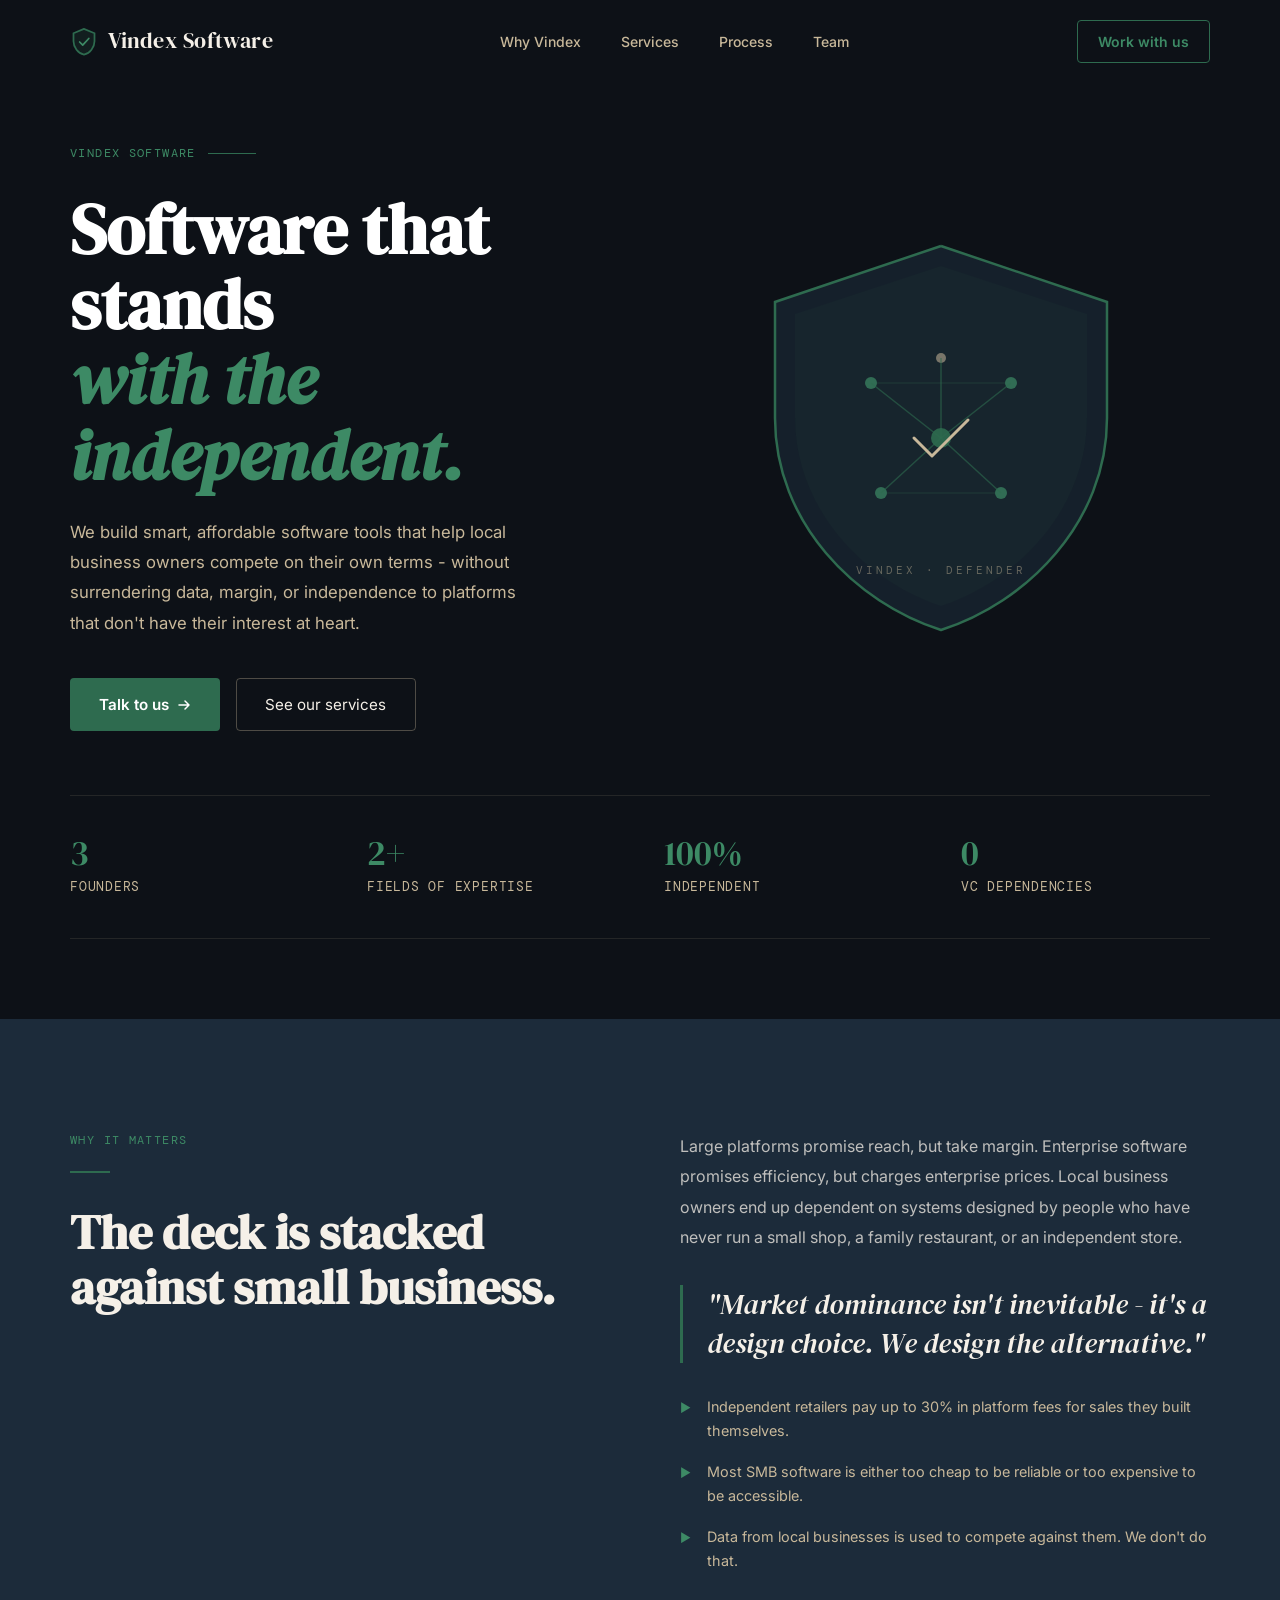
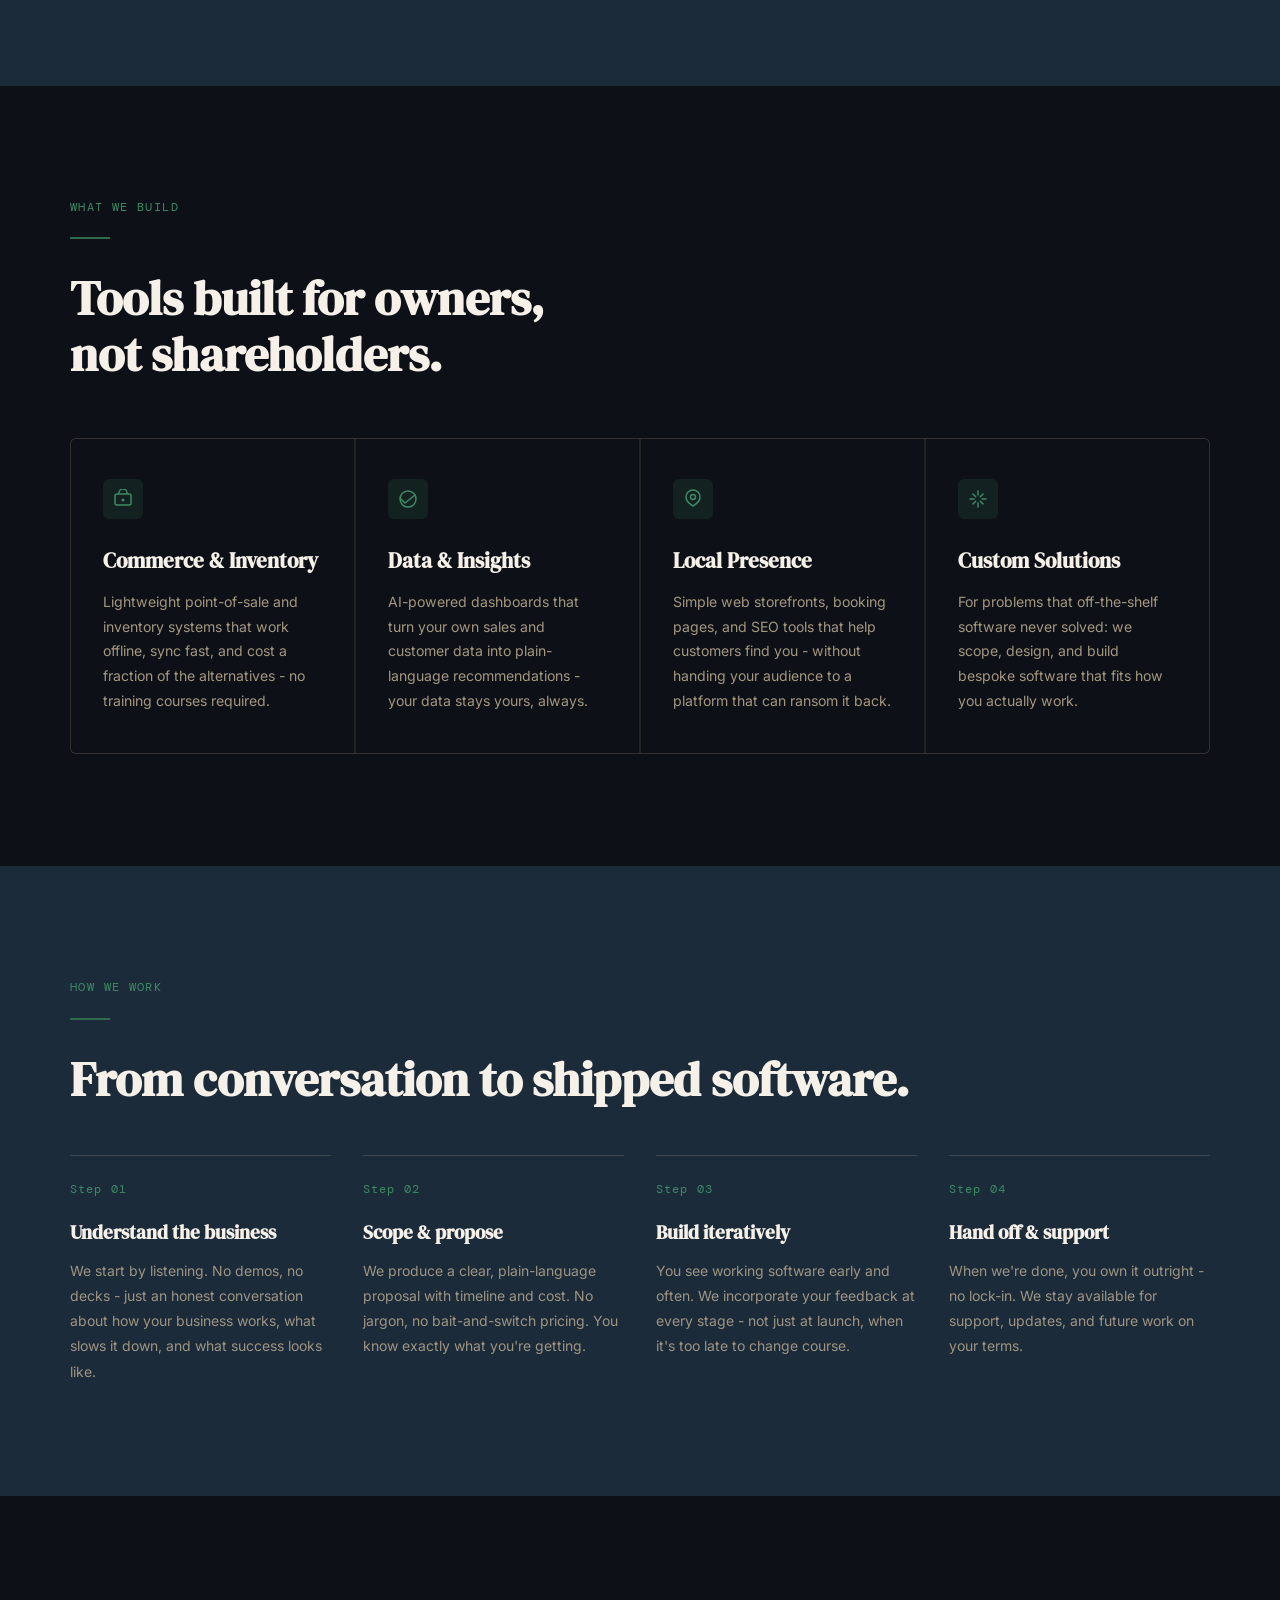
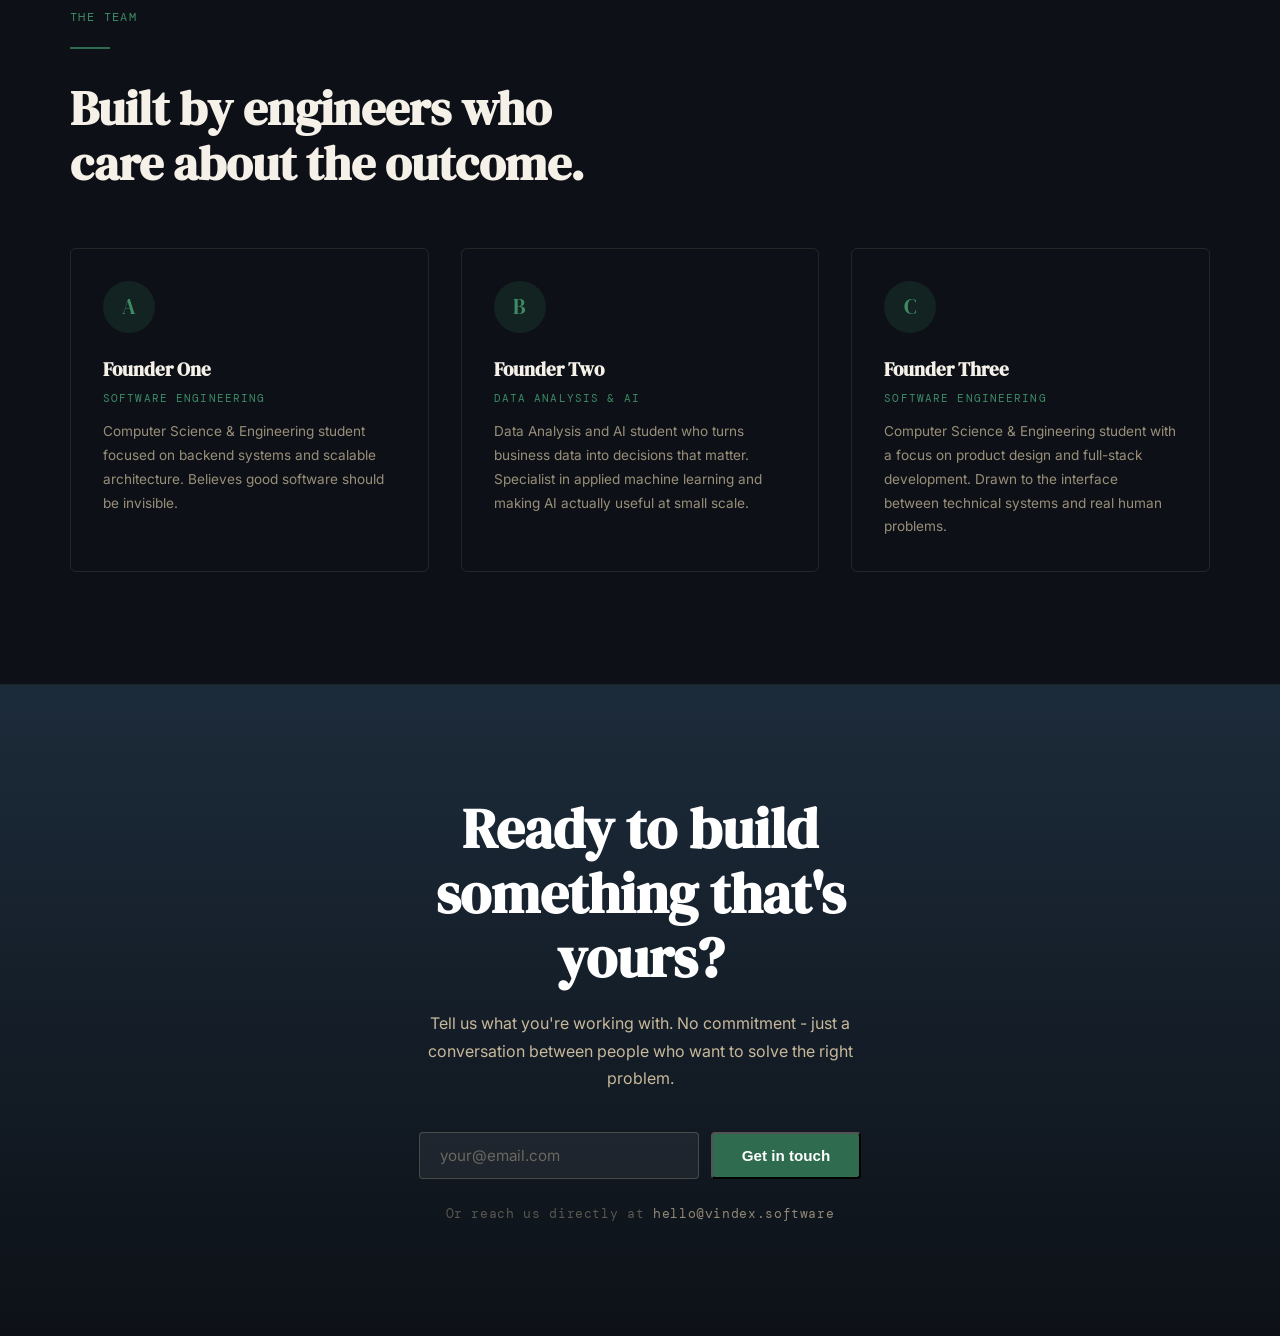
==== commit 3273d6f3: "Add 'Software'" ====
--- a/index.html
+++ b/index.html
@@ -25,7 +25,7 @@
                     <path d="M9 16l3.5 3.5L19.5 12" stroke="#3D8A65" stroke-width="2" stroke-linecap="round"
                         stroke-linejoin="round" />
                 </svg>
-                Vindex
+                Vindex Software
             </a>
             <ul class="nav-links" role="list">
                 <li><a href="#problem">Why Vindex</a></li>
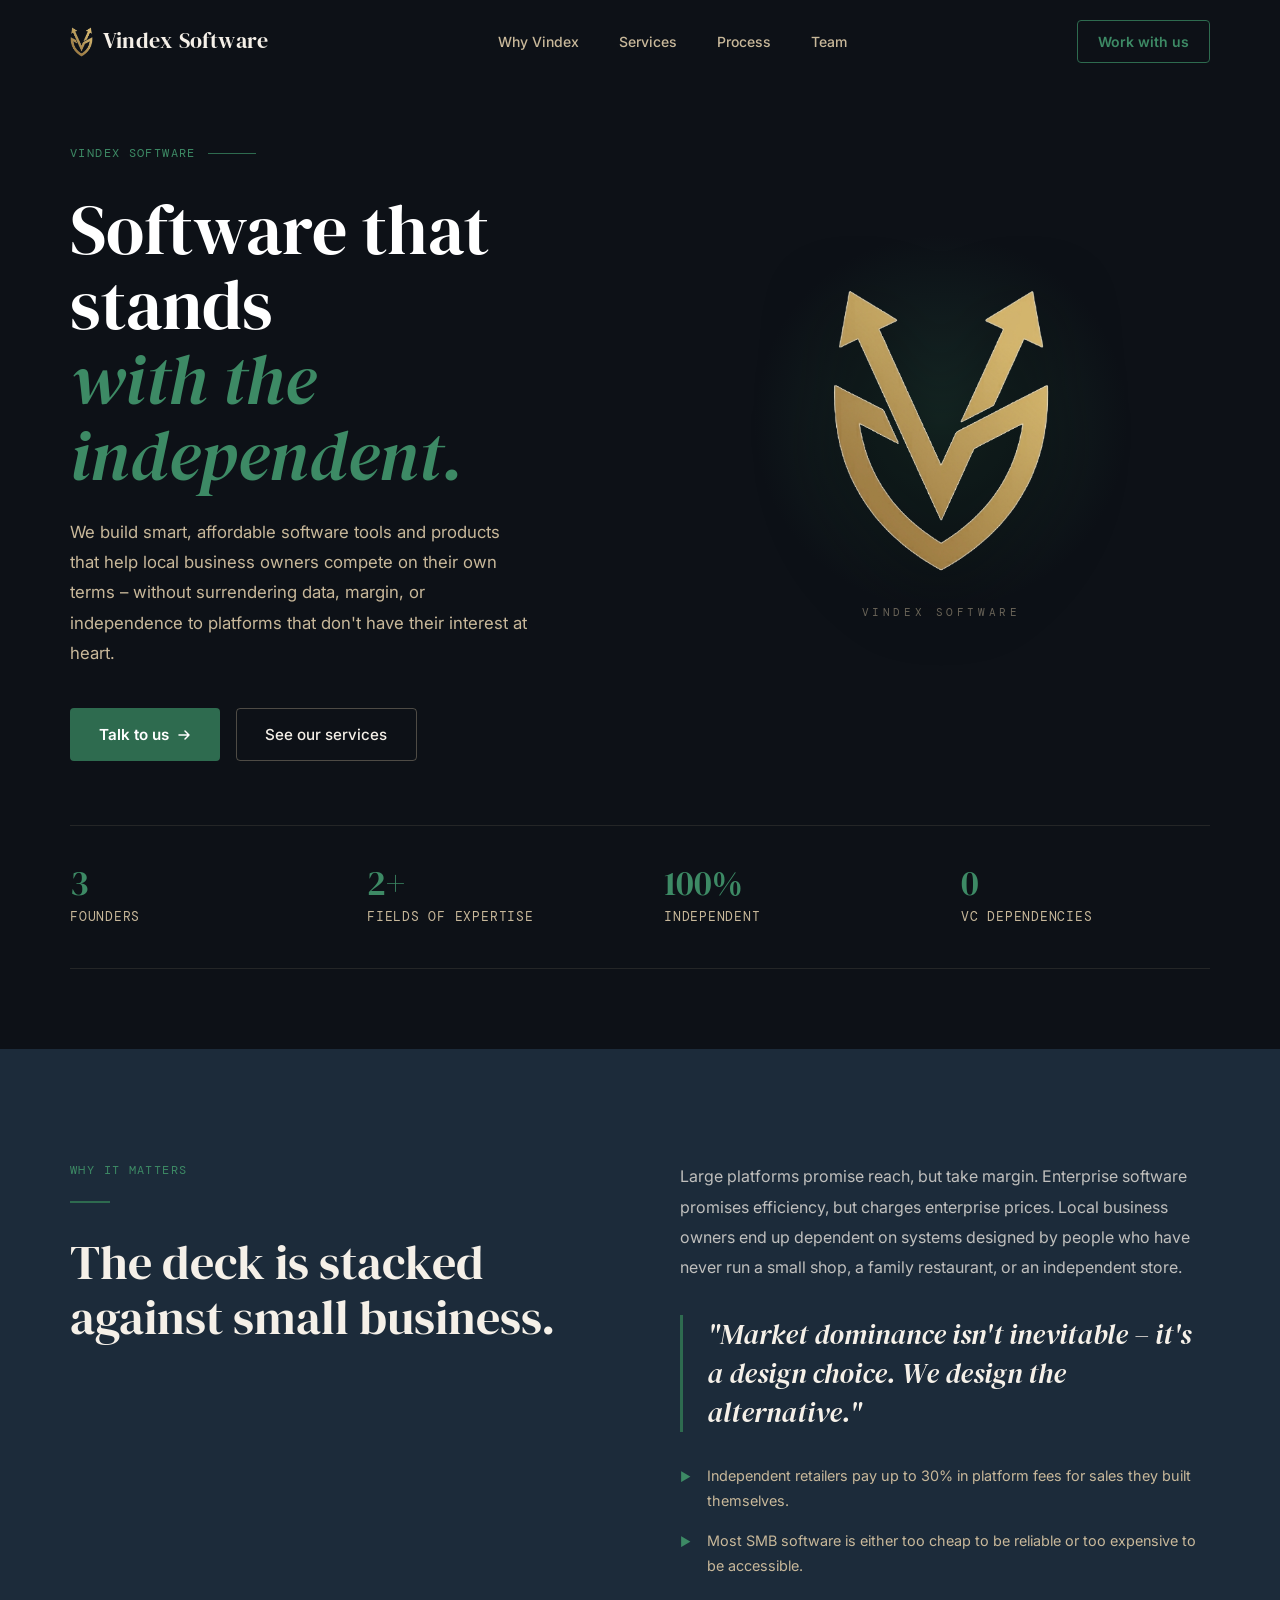
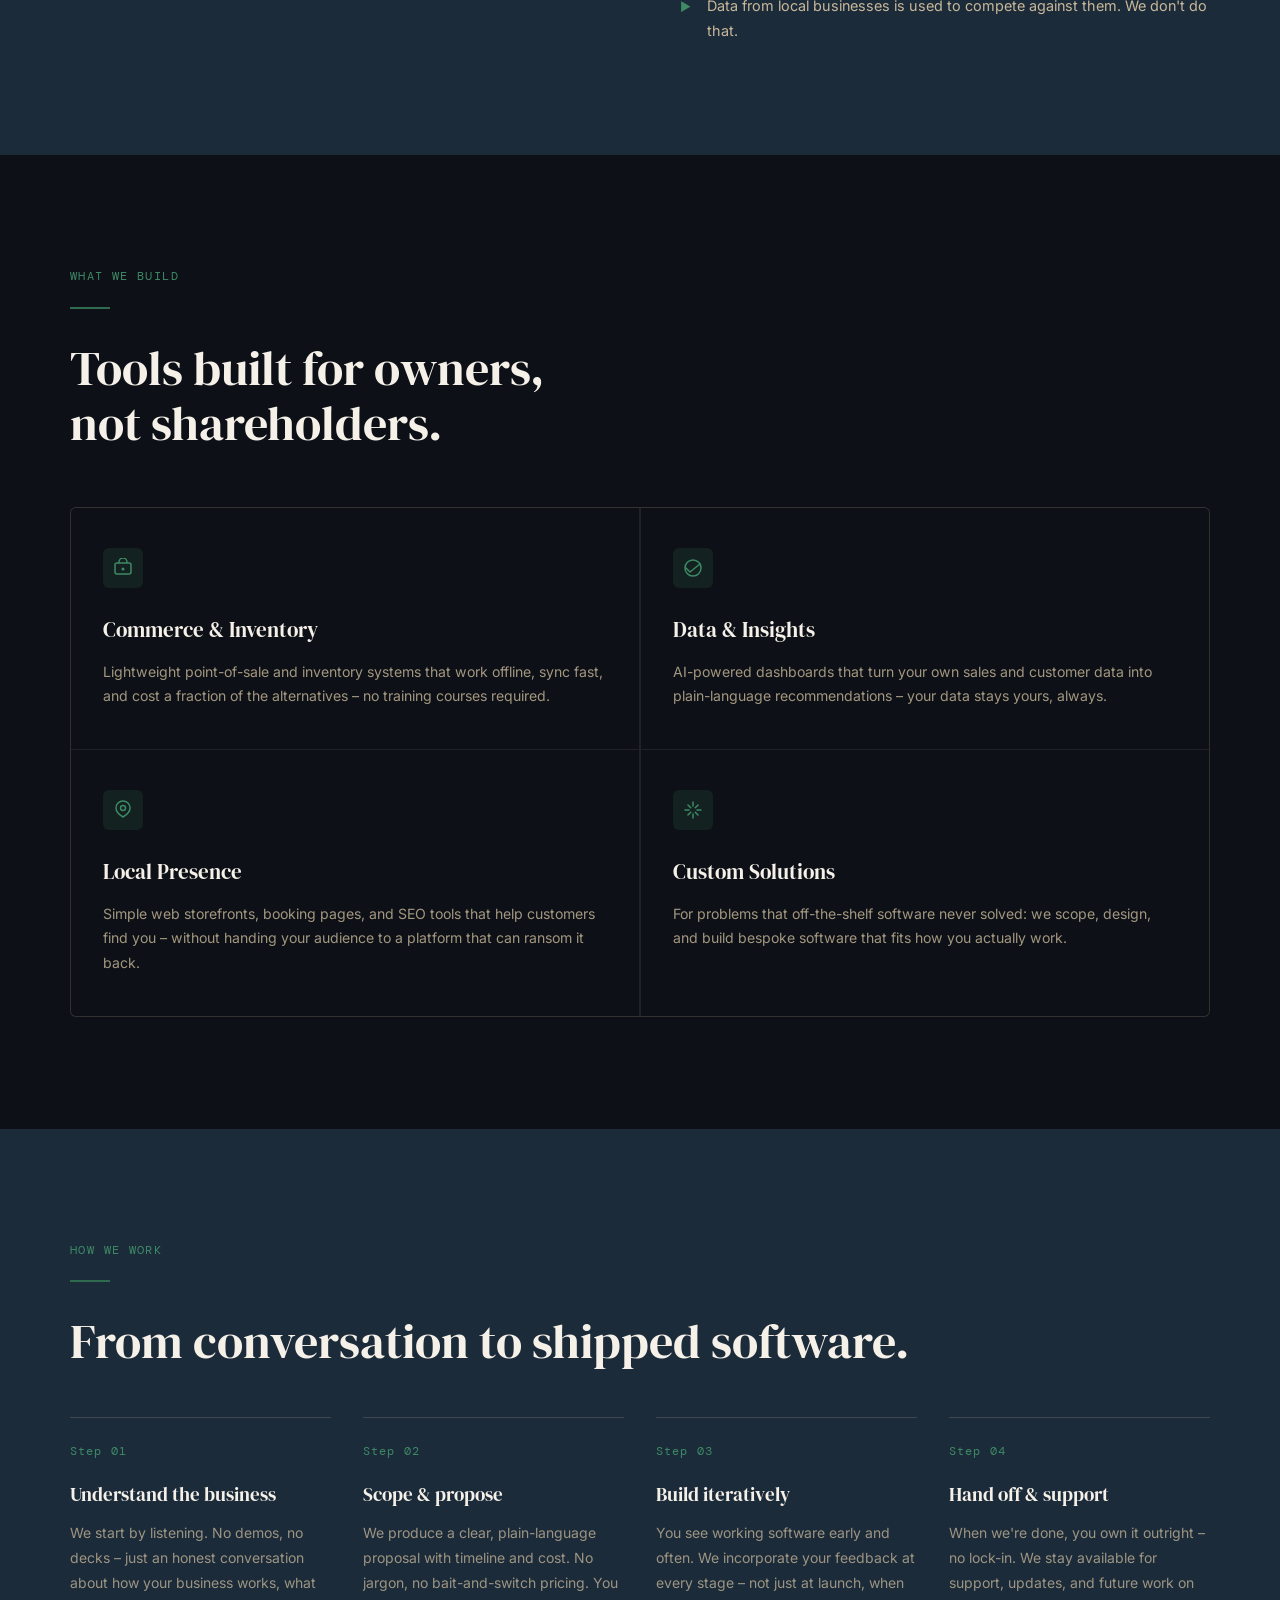
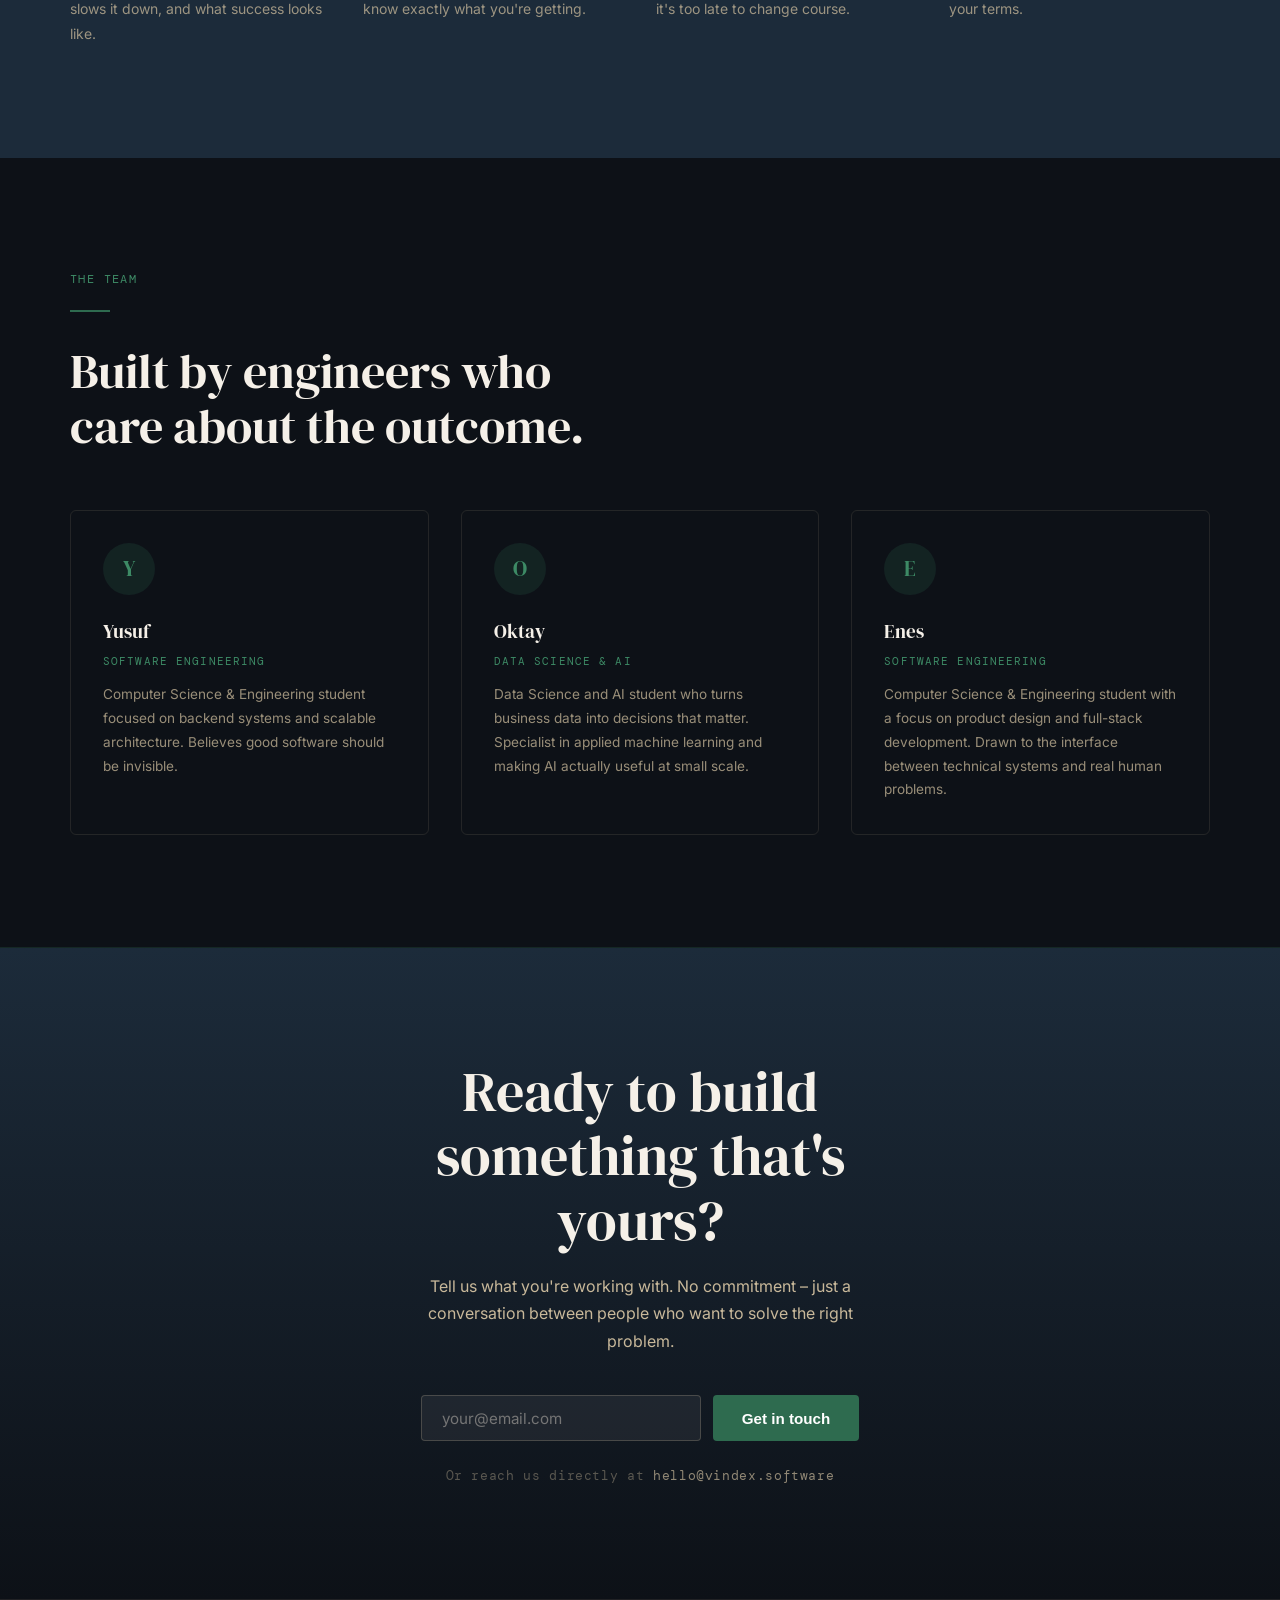
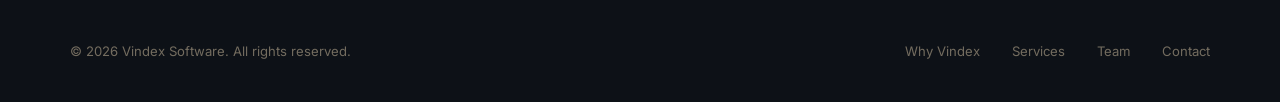
==== commit 8c298735: "first update" ====
--- a/index.html
+++ b/index.html
@@ -2,344 +2,278 @@
 <html lang="en">
 
 <head>
-    <meta charset="UTF-8" />
-    <meta name="viewport" content="width=device-width, initial-scale=1.0" />
-    <title>Vindex Software - Software for the Independent</title>
-    <meta name="description"
-        content="Vindex Software builds tools that level the playing field for local businesses - helping them compete, grow, and thrive without depending on big tech." />
-    <link rel="preconnect" href="https://fonts.googleapis.com" />
-    <link rel="preconnect" href="https://fonts.gstatic.com" crossorigin />
-    <link rel="stylesheet" href="css/style.css" />
+  <meta charset="UTF-8" />
+  <meta name="viewport" content="width=device-width, initial-scale=1.0" />
+  <title>Vindex Software – Software that stands with the independent</title>
+  <meta name="description"
+    content="Vindex Software builds smart, affordable software tools that help local businesses compete on their own terms – without surrendering data, margin, or independence." />
+  <link rel="preconnect" href="https://fonts.googleapis.com" />
+  <link rel="preconnect" href="https://fonts.gstatic.com" crossorigin />
+  <link
+    href="https://fonts.googleapis.com/css2?family=DM+Serif+Display:ital@0;1&family=Inter:wght@300;400;500;600&family=DM+Mono:wght@400;500&display=swap"
+    rel="stylesheet" />
+  <link rel="stylesheet" href="css/style.css" />
 </head>
 
 <body>
 
-    <!-- ─── Nav ──────────────────────────────────────── -->
-    <nav>
-        <div class="container nav-inner">
-            <a href="#" class="logo" aria-label="Vindex Software home">
-                <svg class="logo-shield" viewBox="0 0 28 32" fill="none" xmlns="http://www.w3.org/2000/svg"
-                    aria-hidden="true">
-                    <path d="M14 1L2 6v9c0 7.18 5.16 13.9 12 15.5C20.84 28.9 26 22.18 26 15V6L14 1z" stroke="#2E6B4F"
-                        stroke-width="2" fill="rgba(46,107,79,.15)" />
-                    <path d="M9 16l3.5 3.5L19.5 12" stroke="#3D8A65" stroke-width="2" stroke-linecap="round"
-                        stroke-linejoin="round" />
-                </svg>
-                Vindex Software
+  <!-- ─── Nav ─── -->
+  <nav id="nav">
+    <div class="container nav-inner">
+      <a href="#hero" class="brand" aria-label="Vindex Software home">
+        <img src="assets/vindex-mark.png" alt="Vindex Software" class="brand-mark" />
+        Vindex Software
+      </a>
+      <ul class="nav-links">
+        <li><a href="#problem">Why Vindex</a></li>
+        <li><a href="#services">Services</a></li>
+        <li><a href="#process">Process</a></li>
+        <li><a href="#team">Team</a></li>
+      </ul>
+      <a href="#cta" class="nav-cta">Work with us</a>
+    </div>
+  </nav>
+
+  <!-- ─── Hero ─── -->
+  <section id="hero">
+    <div class="container">
+      <div class="hero-grid">
+        <div class="hero-copy">
+          <div class="eyebrow-row">
+            <span class="eyebrow">Vindex Software</span>
+            <span class="eyebrow-line"></span>
+          </div>
+          <h1>Software that stands<br /><em>with the independent.</em></h1>
+          <p class="lead">
+            We build smart, affordable software tools and products that help local business owners compete on their
+            own terms – without surrendering data, margin, or independence to platforms that don't have their interest
+            at heart.
+          </p>
+          <div class="hero-actions">
+            <a href="#cta" class="btn btn-primary">
+              Talk to us
+              <svg width="14" height="14" viewBox="0 0 14 14" fill="none" aria-hidden="true">
+                <path d="M2 7h10M8 3l4 4-4 4" stroke="currentColor" stroke-width="1.5" stroke-linecap="round"
+                  stroke-linejoin="round" />
+              </svg>
             </a>
-            <ul class="nav-links" role="list">
-                <li><a href="#problem">Why Vindex</a></li>
-                <li><a href="#services">Services</a></li>
-                <li><a href="#process">Process</a></li>
-                <li><a href="#team">Team</a></li>
-            </ul>
-            <a href="#cta" class="nav-cta">Work with us</a>
-        </div>
-    </nav>
-
-    <!-- ─── Hero ──────────────────────────────────────── -->
-    <section id="hero">
-        <div class="container">
-            <div class="hero-grid">
-                <div class="hero-copy">
-                    <div class="hero-eyebrow">
-                        <span class="tag">Vindex Software</span>
-                    </div>
-                    <h1 class="hero-heading">
-                        Software that stands<br>
-                        <em>with the independent.</em>
-                    </h1>
-                    <p class="hero-sub">
-                        We build smart, affordable software tools that help local business owners compete on their own
-                        terms - without surrendering data, margin, or independence to platforms that don't have their
-                        interest at heart.
-                    </p>
-                    <div class="hero-actions">
-                        <a href="#cta" class="btn-primary">
-                            Talk to us
-                            <svg width="14" height="14" viewBox="0 0 14 14" fill="none" aria-hidden="true">
-                                <path d="M2 7h10M8 3l4 4-4 4" stroke="currentColor" stroke-width="1.5"
-                                    stroke-linecap="round" stroke-linejoin="round" />
-                            </svg>
-                        </a>
-                        <a href="#services" class="btn-ghost">See our services</a>
-                    </div>
-                </div>
-                <div class="hero-visual" aria-hidden="true">
-                    <!-- Signature element: self-drawing shield with inner network nodes -->
-                    <svg id="shield-svg" viewBox="0 0 380 420" fill="none" xmlns="http://www.w3.org/2000/svg">
-                        <!-- Shield outline -->
-                        <path class="draw-path" data-delay="0"
-                            d="M190 18 L24 74 L24 190 C24 295 105 375 190 402 C275 375 356 295 356 190 L356 74 Z"
-                            stroke="#2E6B4F" stroke-width="2.5" fill="rgba(28,43,58,0.6)" />
-
-                        <!-- Inner glow fill -->
-                        <path d="M190 38 L44 86 L44 190 C44 283 116 354 190 378 C264 354 336 283 336 190 L336 86 Z"
-                            fill="rgba(46,107,79,0.07)" />
-
-                        <!-- Network nodes: local business ecosystem -->
-                        <!-- Center node -->
-                        <circle cx="190" cy="210" r="10" fill="#2E6B4F" opacity=".9" />
-
-                        <!-- Outer nodes -->
-                        <circle cx="120" cy="155" r="6" fill="#3D8A65" opacity=".7" />
-                        <circle cx="260" cy="155" r="6" fill="#3D8A65" opacity=".7" />
-                        <circle cx="130" cy="265" r="6" fill="#3D8A65" opacity=".7" />
-                        <circle cx="250" cy="265" r="6" fill="#3D8A65" opacity=".7" />
-                        <circle cx="190" cy="130" r="5" fill="#C8B89A" opacity=".55" />
-
-                        <!-- Connecting lines (drawn) -->
-                        <line class="draw-path" data-delay="0.4" x1="190" y1="210" x2="120" y2="155" stroke="#2E6B4F"
-                            stroke-width="1.5" opacity=".6" />
-                        <line class="draw-path" data-delay="0.5" x1="190" y1="210" x2="260" y2="155" stroke="#2E6B4F"
-                            stroke-width="1.5" opacity=".6" />
-                        <line class="draw-path" data-delay="0.6" x1="190" y1="210" x2="130" y2="265" stroke="#2E6B4F"
-                            stroke-width="1.5" opacity=".6" />
-                        <line class="draw-path" data-delay="0.7" x1="190" y1="210" x2="250" y2="265" stroke="#2E6B4F"
-                            stroke-width="1.5" opacity=".6" />
-                        <line class="draw-path" data-delay="0.8" x1="190" y1="210" x2="190" y2="130" stroke="#2E6B4F"
-                            stroke-width="1.5" opacity=".6" />
-
-                        <!-- Cross lines between outer nodes -->
-                        <line class="draw-path" data-delay="0.9" x1="120" y1="155" x2="260" y2="155"
-                            stroke="rgba(46,107,79,.3)" stroke-width="1" />
-                        <line class="draw-path" data-delay="1.0" x1="130" y1="265" x2="250" y2="265"
-                            stroke="rgba(46,107,79,.3)" stroke-width="1" />
-
-                        <!-- Checkmark -->
-                        <path class="draw-path" data-delay="1.1" d="M163 210 l18 18 l36 -36" stroke="#C8B89A"
-                            stroke-width="3" stroke-linecap="round" stroke-linejoin="round" />
-
-                        <!-- Label -->
-                        <text x="190" y="346" text-anchor="middle" font-family="'DM Mono', monospace" font-size="11"
-                            fill="rgba(200,184,154,0.45)" letter-spacing="3">VINDEX · DEFENDER</text>
-                    </svg>
-                </div>
-            </div>
-
-            <div class="stats-bar reveal">
-                <div class="stats-inner">
-                    <div class="stat-item">
-                        <div class="stat-num">3</div>
-                        <div class="stat-label">Founders</div>
-                    </div>
-                    <div class="stat-item">
-                        <div class="stat-num">2+</div>
-                        <div class="stat-label">Fields of expertise</div>
-                    </div>
-                    <div class="stat-item">
-                        <div class="stat-num">100%</div>
-                        <div class="stat-label">Independent</div>
-                    </div>
-                    <div class="stat-item">
-                        <div class="stat-num">0</div>
-                        <div class="stat-label">VC dependencies</div>
-                    </div>
-                </div>
-            </div>
-        </div>
-    </section>
-
-    <!-- ─── Problem ───────────────────────────────────── -->
-    <section id="problem">
-        <div class="container">
-            <div class="problem-layout">
-                <div>
-                    <p class="tag reveal">Why it matters</p>
-                    <div class="divider reveal"></div>
-                    <h2 class="section-title reveal">The deck is stacked against small business.</h2>
-                </div>
-                <div class="reveal">
-                    <p class="problem-body">
-                        Large platforms promise reach, but take margin. Enterprise software promises efficiency, but
-                        charges enterprise prices. Local business owners end up dependent on systems designed by people
-                        who have never run a small shop, a family restaurant, or an independent store.
-                    </p>
-                    <blockquote class="pull-quote">
-                        "Market dominance isn't inevitable - it's a design choice. We design the alternative."
-                    </blockquote>
-                    <ul class="fact-list">
-                        <li class="fact-item">
-                            <span class="fact-icon">▶</span>
-                            Independent retailers pay up to 30% in platform fees for sales they built themselves.
-                        </li>
-                        <li class="fact-item">
-                            <span class="fact-icon">▶</span>
-                            Most SMB software is either too cheap to be reliable or too expensive to be accessible.
-                        </li>
-                        <li class="fact-item">
-                            <span class="fact-icon">▶</span>
-                            Data from local businesses is used to compete against them. We don't do that.
-                        </li>
-                    </ul>
-                </div>
-            </div>
-        </div>
-    </section>
-
-    <!-- ─── Services ─────────────────────────────────── -->
-    <section id="services">
-        <div class="container">
-            <div class="services-header">
-                <p class="tag reveal">What we build</p>
-                <div class="divider reveal"></div>
-                <h2 class="section-title reveal">Tools built for owners,<br>not shareholders.</h2>
-            </div>
-            <div class="services-grid reveal">
-                <div class="service-card">
-                    <div class="service-icon" aria-hidden="true">
-                        <svg width="20" height="20" viewBox="0 0 20 20" fill="none">
-                            <rect x="2" y="5" width="16" height="11" rx="2" stroke="currentColor" stroke-width="1.5" />
-                            <path d="M6 5V4a4 4 0 018 0v1" stroke="currentColor" stroke-width="1.5" />
-                            <circle cx="10" cy="11" r="1.5" fill="currentColor" />
-                        </svg>
-                    </div>
-                    <h3 class="service-name">Commerce & Inventory</h3>
-                    <p class="service-desc">Lightweight point-of-sale and inventory systems that work offline, sync
-                        fast, and cost a fraction of the alternatives - no training courses required.</p>
-                </div>
-                <div class="service-card">
-                    <div class="service-icon" aria-hidden="true">
-                        <svg width="20" height="20" viewBox="0 0 20 20" fill="none">
-                            <path d="M3 10l4 4 10-8" stroke="currentColor" stroke-width="1.5" stroke-linecap="round"
-                                stroke-linejoin="round" />
-                            <circle cx="10" cy="10" r="8" stroke="currentColor" stroke-width="1.5" />
-                        </svg>
-                    </div>
-                    <h3 class="service-name">Data & Insights</h3>
-                    <p class="service-desc">AI-powered dashboards that turn your own sales and customer data into
-                        plain-language recommendations - your data stays yours, always.</p>
-                </div>
-                <div class="service-card">
-                    <div class="service-icon" aria-hidden="true">
-                        <svg width="20" height="20" viewBox="0 0 20 20" fill="none">
-                            <path d="M17 8c0 5-7 9-7 9S3 13 3 8a7 7 0 0114 0z" stroke="currentColor"
-                                stroke-width="1.5" />
-                            <circle cx="10" cy="8" r="2.5" stroke="currentColor" stroke-width="1.5" />
-                        </svg>
-                    </div>
-                    <h3 class="service-name">Local Presence</h3>
-                    <p class="service-desc">Simple web storefronts, booking pages, and SEO tools that help customers
-                        find you - without handing your audience to a platform that can ransom it back.</p>
-                </div>
-                <div class="service-card">
-                    <div class="service-icon" aria-hidden="true">
-                        <svg width="20" height="20" viewBox="0 0 20 20" fill="none">
-                            <path
-                                d="M10 2v4M10 14v4M4.93 4.93l2.83 2.83M12.24 12.24l2.83 2.83M2 10h4M14 10h4M4.93 15.07l2.83-2.83M12.24 7.76l2.83-2.83"
-                                stroke="currentColor" stroke-width="1.5" stroke-linecap="round" />
-                        </svg>
-                    </div>
-                    <h3 class="service-name">Custom Solutions</h3>
-                    <p class="service-desc">For problems that off-the-shelf software never solved: we scope, design, and
-                        build bespoke software that fits how you actually work.</p>
-                </div>
-            </div>
-        </div>
-    </section>
-
-    <!-- ─── Process ───────────────────────────────────── -->
-    <section id="process">
-        <div class="container">
-            <p class="tag reveal">How we work</p>
-            <div class="divider reveal"></div>
-            <h2 class="section-title reveal">From conversation to shipped software.</h2>
-            <div class="process-steps">
-                <div class="step reveal">
-                    <div class="step-num">Step 01</div>
-                    <h3 class="step-title">Understand the business</h3>
-                    <p class="step-body">We start by listening. No demos, no decks - just an honest conversation about
-                        how your business works, what slows it down, and what success looks like.</p>
-                </div>
-                <div class="step reveal">
-                    <div class="step-num">Step 02</div>
-                    <h3 class="step-title">Scope & propose</h3>
-                    <p class="step-body">We produce a clear, plain-language proposal with timeline and cost. No jargon,
-                        no bait-and-switch pricing. You know exactly what you're getting.</p>
-                </div>
-                <div class="step reveal">
-                    <div class="step-num">Step 03</div>
-                    <h3 class="step-title">Build iteratively</h3>
-                    <p class="step-body">You see working software early and often. We incorporate your feedback at every
-                        stage - not just at launch, when it's too late to change course.</p>
-                </div>
-                <div class="step reveal">
-                    <div class="step-num">Step 04</div>
-                    <h3 class="step-title">Hand off & support</h3>
-                    <p class="step-body">When we're done, you own it outright - no lock-in. We stay available for
-                        support, updates, and future work on your terms.</p>
-                </div>
-            </div>
-        </div>
-    </section>
-
-    <!-- ─── Team ──────────────────────────────────────── -->
-    <section id="team">
-        <div class="container">
-            <div class="team-header">
-                <p class="tag reveal">The team</p>
-                <div class="divider reveal"></div>
-                <h2 class="section-title reveal">Built by engineers who<br>care about the outcome.</h2>
-            </div>
-            <div class="team-grid">
-                <div class="member-card reveal">
-                    <div class="member-avatar" aria-hidden="true">A</div>
-                    <h3 class="member-name">Founder One</h3>
-                    <p class="member-role">Software Engineering</p>
-                    <p class="member-bio">Computer Science & Engineering student focused on backend systems and scalable
-                        architecture. Believes good software should be invisible.</p>
-                </div>
-                <div class="member-card reveal">
-                    <div class="member-avatar" aria-hidden="true">B</div>
-                    <h3 class="member-name">Founder Two</h3>
-                    <p class="member-role">Data Analysis & AI</p>
-                    <p class="member-bio">Data Analysis and AI student who turns business data into decisions that
-                        matter. Specialist in applied machine learning and making AI actually useful at small scale.</p>
-                </div>
-                <div class="member-card reveal">
-                    <div class="member-avatar" aria-hidden="true">C</div>
-                    <h3 class="member-name">Founder Three</h3>
-                    <p class="member-role">Software Engineering</p>
-                    <p class="member-bio">Computer Science & Engineering student with a focus on product design and
-                        full-stack development. Drawn to the interface between technical systems and real human
-                        problems.</p>
-                </div>
-            </div>
-        </div>
-    </section>
-
-    <!-- ─── CTA ───────────────────────────────────────── -->
-    <section id="cta">
-        <div class="container">
-            <h2 class="cta-heading reveal">Ready to build something that's yours?</h2>
-            <p class="cta-sub reveal">Tell us what you're working with. No commitment - just a conversation between
-                people who want to solve the right problem.</p>
-            <form id="contact-form" class="cta-email reveal" novalidate>
-                <input type="email" class="email-input" placeholder="your@email.com" aria-label="Email address"
-                    required />
-                <button type="submit" class="btn-primary">Get in touch</button>
-            </form>
-            <p class="reveal"
-                style="font-size:.8rem;color:rgba(200,184,154,.4);font-family:var(--font-mono);letter-spacing:.05em;">
-                Or reach us directly at <span style="color:rgba(200,184,154,.7)">hello@vindex.software</span>
-            </p>
-        </div>
-    </section>
-
-    <!-- ─── Footer ────────────────────────────────────── -->
-    <!-- <footer>
-        <div class="container footer-inner">
-            <span class="footer-copy">© 2026 Vindex Software. All rights reserved.</span>
-            <nav class="footer-links" aria-label="Footer navigation">
-                <a href="#problem">Why Vindex</a>
-                <a href="#services">Services</a>
-                <a href="#team">Team</a>
-                <a href="#cta">Contact</a>
-            </nav>
-        </div>
-    </footer> -->
-
-    <script src="js/main.js" defer></script>
+            <a href="#services" class="btn btn-ghost">See our services</a>
+          </div>
+        </div>
+
+        <div class="hero-visual">
+          <div class="shield" id="shield">
+            <div class="shield-glow" aria-hidden="true"></div>
+            <img src="assets/vindex-mark.png" alt="Vindex Software shield" class="shield-mark" />
+            <div class="shield-caption">Vindex Software</div>
+          </div>
+        </div>
+      </div>
+
+      <div class="stats reveal">
+        <div class="stat">
+          <div class="stat-num">3</div>
+          <div class="stat-label">Founders</div>
+        </div>
+        <div class="stat">
+          <div class="stat-num">2+</div>
+          <div class="stat-label">Fields of expertise</div>
+        </div>
+        <div class="stat">
+          <div class="stat-num">100%</div>
+          <div class="stat-label">Independent</div>
+        </div>
+        <div class="stat">
+          <div class="stat-num">0</div>
+          <div class="stat-label">VC dependencies</div>
+        </div>
+      </div>
+    </div>
+  </section>
+
+  <!-- ─── Problem ─── -->
+  <section id="problem">
+    <div class="container problem-grid">
+      <div>
+        <p class="kicker reveal">Why it matters</p>
+        <span class="rule reveal"></span>
+        <h2 class="reveal">The deck is stacked against small business.</h2>
+      </div>
+      <div class="reveal">
+        <p class="body-text">
+          Large platforms promise reach, but take margin. Enterprise software promises efficiency, but charges
+          enterprise prices. Local business owners end up dependent on systems designed by people who have never run a
+          small shop, a family restaurant, or an independent store.
+        </p>
+        <blockquote>
+          "Market dominance isn't inevitable – it's a design choice. We design the alternative."
+        </blockquote>
+        <ul class="checklist">
+          <li><span>▶</span>Independent retailers pay up to 30% in platform fees for sales they built themselves.</li>
+          <li><span>▶</span>Most SMB software is either too cheap to be reliable or too expensive to be accessible.</li>
+          <li><span>▶</span>Data from local businesses is used to compete against them. We don't do that.</li>
+        </ul>
+      </div>
+    </div>
+  </section>
+
+  <!-- ─── Services ─── -->
+  <section id="services">
+    <div class="container">
+      <div class="section-head">
+        <p class="kicker reveal">What we build</p>
+        <span class="rule reveal"></span>
+        <h2 class="reveal">Tools built for owners,<br />not shareholders.</h2>
+      </div>
+      <div class="services-grid reveal">
+        <div class="service-card">
+          <div class="service-icon">
+            <svg width="20" height="20" viewBox="0 0 20 20" fill="none">
+              <rect x="2" y="5" width="16" height="11" rx="2" stroke="currentColor" stroke-width="1.5" />
+              <path d="M6 5V4a4 4 0 018 0v1" stroke="currentColor" stroke-width="1.5" />
+              <circle cx="10" cy="11" r="1.5" fill="currentColor" />
+            </svg>
+          </div>
+          <h3>Commerce &amp; Inventory</h3>
+          <p>Lightweight point-of-sale and inventory systems that work offline, sync fast, and cost a fraction of the
+            alternatives – no training courses required.</p>
+        </div>
+        <div class="service-card">
+          <div class="service-icon">
+            <svg width="20" height="20" viewBox="0 0 20 20" fill="none">
+              <path d="M3 10l4 4 10-8" stroke="currentColor" stroke-width="1.5" stroke-linecap="round"
+                stroke-linejoin="round" />
+              <circle cx="10" cy="10" r="8" stroke="currentColor" stroke-width="1.5" />
+            </svg>
+          </div>
+          <h3>Data &amp; Insights</h3>
+          <p>AI-powered dashboards that turn your own sales and customer data into plain-language recommendations –
+            your data stays yours, always.</p>
+        </div>
+        <div class="service-card">
+          <div class="service-icon">
+            <svg width="20" height="20" viewBox="0 0 20 20" fill="none">
+              <path d="M17 8c0 5-7 9-7 9S3 13 3 8a7 7 0 0114 0z" stroke="currentColor" stroke-width="1.5" />
+              <circle cx="10" cy="8" r="2.5" stroke="currentColor" stroke-width="1.5" />
+            </svg>
+          </div>
+          <h3>Local Presence</h3>
+          <p>Simple web storefronts, booking pages, and SEO tools that help customers find you – without handing your
+            audience to a platform that can ransom it back.</p>
+        </div>
+        <div class="service-card">
+          <div class="service-icon">
+            <svg width="20" height="20" viewBox="0 0 20 20" fill="none">
+              <path
+                d="M10 2v4M10 14v4M4.93 4.93l2.83 2.83M12.24 12.24l2.83 2.83M2 10h4M14 10h4M4.93 15.07l2.83-2.83M12.24 7.76l2.83-2.83"
+                stroke="currentColor" stroke-width="1.5" stroke-linecap="round" />
+            </svg>
+          </div>
+          <h3>Custom Solutions</h3>
+          <p>For problems that off-the-shelf software never solved: we scope, design, and build bespoke software that
+            fits how you actually work.</p>
+        </div>
+      </div>
+    </div>
+  </section>
+
+  <!-- ─── Process ─── -->
+  <section id="process">
+    <div class="container">
+      <p class="kicker reveal">How we work</p>
+      <span class="rule reveal"></span>
+      <h2 class="reveal">From conversation to shipped software.</h2>
+      <div class="process-grid">
+        <div class="process-step reveal">
+          <div class="step-num">Step 01</div>
+          <h3>Understand the business</h3>
+          <p>We start by listening. No demos, no decks – just an honest conversation about how your business works,
+            what slows it down, and what success looks like.</p>
+        </div>
+        <div class="process-step reveal">
+          <div class="step-num">Step 02</div>
+          <h3>Scope &amp; propose</h3>
+          <p>We produce a clear, plain-language proposal with timeline and cost. No jargon, no bait-and-switch
+            pricing. You know exactly what you're getting.</p>
+        </div>
+        <div class="process-step reveal">
+          <div class="step-num">Step 03</div>
+          <h3>Build iteratively</h3>
+          <p>You see working software early and often. We incorporate your feedback at every stage – not just at
+            launch, when it's too late to change course.</p>
+        </div>
+        <div class="process-step reveal">
+          <div class="step-num">Step 04</div>
+          <h3>Hand off &amp; support</h3>
+          <p>When we're done, you own it outright – no lock-in. We stay available for support, updates, and future
+            work on your terms.</p>
+        </div>
+      </div>
+    </div>
+  </section>
+
+  <!-- ─── Team ─── -->
+  <section id="team">
+    <div class="container">
+      <div class="section-head">
+        <p class="kicker reveal">The team</p>
+        <span class="rule reveal"></span>
+        <h2 class="reveal">Built by engineers who<br />care about the outcome.</h2>
+      </div>
+      <div class="team-grid">
+        <div class="team-card reveal">
+          <div class="avatar">Y</div>
+          <h3>Yusuf</h3>
+          <p class="role">Software Engineering</p>
+          <p>Computer Science &amp; Engineering student focused on backend systems and scalable architecture. Believes
+            good software should be invisible.</p>
+        </div>
+        <div class="team-card reveal">
+          <div class="avatar">O</div>
+          <h3>Oktay</h3>
+          <p class="role">Data Science &amp; AI</p>
+          <p>Data Science and AI student who turns business data into decisions that matter. Specialist in applied
+            machine learning and making AI actually useful at small scale.</p>
+        </div>
+        <div class="team-card reveal">
+          <div class="avatar">E</div>
+          <h3>Enes</h3>
+          <p class="role">Software Engineering</p>
+          <p>Computer Science &amp; Engineering student with a focus on product design and full-stack development.
+            Drawn to the interface between technical systems and real human problems.</p>
+        </div>
+      </div>
+    </div>
+  </section>
+
+  <!-- ─── CTA ─── -->
+  <section id="cta">
+    <div class="container">
+      <h2 class="reveal">Ready to build something that's yours?</h2>
+      <p class="cta-lead reveal">Tell us what you're working with. No commitment – just a conversation between people
+        who want to solve the right problem.</p>
+      <form id="contact-form" class="cta-form reveal" novalidate>
+        <input type="email" placeholder="your@email.com" aria-label="Email address" required />
+        <button type="submit">Get in touch</button>
+      </form>
+      <p class="cta-direct reveal">Or reach us directly at <span>hello@vindex.software</span></p>
+    </div>
+  </section>
+
+  <!-- ─── Footer ─── -->
+  <footer>
+    <div class="container footer-inner">
+      <span>© 2026 Vindex Software. All rights reserved.</span>
+      <nav class="footer-nav" aria-label="Footer navigation">
+        <a href="#problem">Why Vindex</a>
+        <a href="#services">Services</a>
+        <a href="#team">Team</a>
+        <a href="#cta">Contact</a>
+      </nav>
+    </div>
+  </footer>
+
+  <script src="js/main.js"></script>
 </body>
 
-</html>+</html>
--- a/css/style.css
+++ b/css/style.css
@@ -1,635 +1,718 @@
-@import url('https://fonts.googleapis.com/css2?family=DM+Serif+Display:ital@0;1&family=Inter:wght@300;400;500;600&family=DM+Mono:wght@400;500&display=swap');
-
-/* ─── Tokens ─────────────────────────────────────── */
-:root {
-    --black: #0D1117;
-    --navy: #1C2B3A;
-    --green: #2E6B4F;
-    --green-lt: #3D8A65;
-    --sand: #C8B89A;
-    --cream: #F5F0E8;
-    --white: #FFFFFF;
-
-    --font-display: 'DM Serif Display', Georgia, serif;
-    --font-body: 'Inter', system-ui, sans-serif;
-    --font-mono: 'DM Mono', monospace;
-
-    --max-w: 1140px;
-    --section-gap: 7rem;
-}
-
-/* ─── Reset ──────────────────────────────────────── */
-*,
-*::before,
-*::after {
-    box-sizing: border-box;
-    margin: 0;
-    padding: 0;
+/* ============================================
+   Vindex Software – stylesheet
+   ============================================ */
+
+/* ---- Reset & base ---- */
+* {
+  box-sizing: border-box;
 }
 
 html {
-    scroll-behavior: smooth;
+  scroll-behavior: smooth;
 }
 
 body {
-    background: var(--black);
-    color: var(--cream);
-    font-family: var(--font-body);
-    font-size: 1rem;
-    line-height: 1.7;
-    -webkit-font-smoothing: antialiased;
-}
-
-img {
-    display: block;
-    max-width: 100%;
+  margin: 0;
+  padding: 0;
+  background: #0D1117;
+  color: #F5F0E8;
+  font-family: 'Inter', system-ui, -apple-system, sans-serif;
+  font-size: 16px;
+  line-height: 1.7;
+  -webkit-font-smoothing: antialiased;
+  overflow-x: hidden;
+}
+
+::selection {
+  background: #2E6B4F;
+  color: #F5F0E8;
+}
+
+h1,
+h2,
+h3 {
+  font-family: 'DM Serif Display', Georgia, serif;
+  font-weight: 400;
+  color: #FFFFFF;
+  margin: 0;
 }
 
 a {
-    color: inherit;
-    text-decoration: none;
-}
-
-ul {
-    list-style: none;
-}
-
-/* ─── Utilities ──────────────────────────────────── */
+  color: inherit;
+}
+
 .container {
-    width: 90%;
-    max-width: var(--max-w);
-    margin-inline: auto;
-}
-
-.tag {
-    font-family: var(--font-mono);
-    font-size: .72rem;
-    letter-spacing: .12em;
-    text-transform: uppercase;
-    color: var(--green-lt);
-}
-
-.section-title {
-    font-family: var(--font-display);
-    font-size: clamp(2rem, 4vw, 3rem);
-    line-height: 1.15;
-    color: var(--cream);
-}
-
-.divider {
-    width: 2.5rem;
-    height: 2px;
-    background: var(--green);
-    margin: 1.25rem 0 2rem;
-}
-
-/* ─── Nav ────────────────────────────────────────── */
-nav {
-    position: fixed;
-    top: 0;
-    left: 0;
-    right: 0;
-    z-index: 100;
-    padding: 1.25rem 0;
-    transition: background .35s, backdrop-filter .35s;
-}
-
-nav.scrolled {
-    background: rgba(13, 17, 23, .88);
-    -webkit-backdrop-filter: blur(14px);
-    backdrop-filter: blur(14px);
-    border-bottom: 1px solid rgba(200, 184, 154, .1);
-}
-
-.nav-inner {
-    display: flex;
-    align-items: center;
-    justify-content: space-between;
-}
-
-.logo {
-    display: flex;
-    align-items: center;
-    gap: .6rem;
-    font-family: var(--font-display);
-    font-size: 1.35rem;
-    letter-spacing: .01em;
-}
-
-.logo-shield {
-    width: 28px;
-    height: 28px;
-}
-
-.nav-links {
-    display: flex;
-    gap: 2.5rem;
-    font-size: .875rem;
-    font-weight: 500;
-    color: var(--sand);
-}
-
-.nav-links a:hover {
-    color: var(--cream);
-}
-
-.nav-cta {
-    padding: .55rem 1.25rem;
-    border: 1.5px solid var(--green);
-    border-radius: 4px;
-    font-size: .875rem;
-    font-weight: 600;
-    color: var(--green-lt);
-    transition: background .2s, color .2s;
-}
-
-.nav-cta:hover {
-    background: var(--green);
-    color: var(--white);
-}
-
-/* ─── Hero ───────────────────────────────────────── */
-#hero {
-    min-height: 100svh;
-    display: flex;
-    flex-direction: column;
-    justify-content: center;
-    padding: 9rem 0 5rem;
-    position: relative;
-    overflow: hidden;
-}
-
-.hero-grid {
-    display: grid;
-    grid-template-columns: 1fr 1fr;
-    gap: 4rem;
-    align-items: center;
-}
-
-.hero-eyebrow {
-    display: flex;
-    align-items: center;
-    gap: .75rem;
-    margin-bottom: 1.75rem;
-}
-
-.hero-eyebrow::after {
-    content: '';
-    flex: 1;
-    max-width: 3rem;
-    height: 1px;
-    background: var(--green);
-}
-
-.hero-heading {
-    font-family: var(--font-display);
-    font-size: clamp(2.8rem, 5.5vw, 4.5rem);
-    line-height: 1.07;
-    color: var(--white);
-    margin-bottom: 1.5rem;
-}
-
-.hero-heading em {
-    font-style: italic;
-    color: var(--green-lt);
-}
-
-.hero-sub {
-    font-size: 1.05rem;
-    color: var(--sand);
-    max-width: 42ch;
-    margin-bottom: 2.5rem;
-    line-height: 1.8;
-}
-
-.hero-actions {
-    display: flex;
-    gap: 1rem;
-    flex-wrap: wrap;
-}
-
-.btn-primary {
-    display: inline-flex;
-    align-items: center;
-    gap: .5rem;
-    padding: .8rem 1.8rem;
-    background: var(--green);
-    color: var(--white);
-    font-weight: 600;
-    font-size: .95rem;
-    border-radius: 4px;
-    transition: background .2s, transform .15s;
-}
-
-.btn-primary:hover {
-    background: var(--green-lt);
-    transform: translateY(-1px);
-}
-
-.btn-ghost {
-    display: inline-flex;
-    align-items: center;
-    gap: .5rem;
-    padding: .8rem 1.8rem;
-    border: 1.5px solid rgba(200, 184, 154, .35);
-    color: var(--cream);
-    font-size: .95rem;
-    border-radius: 4px;
-    transition: border-color .2s;
-}
-
-.btn-ghost:hover {
-    border-color: var(--cream);
-}
-
-.hero-visual {
-    display: flex;
-    justify-content: center;
-    align-items: center;
-}
-
-#shield-svg {
-    width: min(380px, 90%);
-    opacity: 0;
-    transform: translateY(20px);
-    transition: opacity .8s .3s, transform .8s .3s;
-}
-
-#shield-svg.visible {
-    opacity: 1;
-    transform: translateY(0);
-}
-
-/* ─── Stats bar ──────────────────────────────────── */
-.stats-bar {
-    border-top: 1px solid rgba(200, 184, 154, .12);
-    border-bottom: 1px solid rgba(200, 184, 154, .12);
-    padding: 2.5rem 0;
-    margin-top: 4rem;
-}
-
-.stats-inner {
-    display: flex;
-    gap: 3rem;
-    flex-wrap: wrap;
-}
-
-.stat-item {
-    flex: 1;
-    min-width: 140px;
-}
-
-.stat-num {
-    font-family: var(--font-display);
-    font-size: 2.2rem;
-    color: var(--green-lt);
-    line-height: 1;
-}
-
-.stat-label {
-    font-size: .8rem;
-    color: var(--sand);
-    margin-top: .3rem;
-    font-family: var(--font-mono);
-    letter-spacing: .06em;
-    text-transform: uppercase;
-}
-
-/* ─── Problem ────────────────────────────────────── */
-#problem {
-    padding: var(--section-gap) 0;
-    background: var(--navy);
-}
-
-.problem-layout {
-    display: grid;
-    grid-template-columns: 1fr 1fr;
-    gap: 5rem;
-    align-items: start;
-}
-
-.problem-body {
-    font-size: 1rem;
-    color: rgba(245, 240, 232, .75);
-    line-height: 1.9;
-}
-
-.pull-quote {
-    font-family: var(--font-display);
-    font-style: italic;
-    font-size: clamp(1.3rem, 2.5vw, 1.75rem);
-    color: var(--cream);
-    line-height: 1.4;
-    border-left: 3px solid var(--green);
-    padding-left: 1.5rem;
-    margin: 2rem 0;
-}
-
-.fact-list {
-    margin-top: 2rem;
-    display: flex;
-    flex-direction: column;
-    gap: 1rem;
-}
-
-.fact-item {
-    display: flex;
-    gap: 1rem;
-    align-items: baseline;
-    font-size: .9rem;
-    color: var(--sand);
-}
-
-.fact-icon {
-    color: var(--green-lt);
-    font-size: .75rem;
-    flex-shrink: 0;
-}
-
-/* ─── Services ───────────────────────────────────── */
-#services {
-    padding: var(--section-gap) 0;
-}
-
-.services-header {
-    margin-bottom: 3.5rem;
-}
-
-.services-grid {
-    display: grid;
-    grid-template-columns: repeat(auto-fit, minmax(280px, 1fr));
-    gap: 1.5px;
-    background: rgba(200, 184, 154, .1);
-    border: 1.5px solid rgba(200, 184, 154, .1);
-    border-radius: 6px;
-    overflow: hidden;
-}
-
-.service-card {
-    background: var(--black);
-    padding: 2.5rem 2rem;
-    transition: background .25s;
-}
-
-.service-card:hover {
-    background: #121a23;
-}
-
-.service-icon {
-    width: 40px;
-    height: 40px;
-    background: rgba(46, 107, 79, .18);
-    border-radius: 6px;
-    display: flex;
-    align-items: center;
-    justify-content: center;
-    margin-bottom: 1.5rem;
-    color: var(--green-lt);
-    font-size: 1.1rem;
-}
-
-.service-name {
-    font-family: var(--font-display);
-    font-size: 1.3rem;
-    color: var(--cream);
-    margin-bottom: .75rem;
-}
-
-.service-desc {
-    font-size: .88rem;
-    color: rgba(200, 184, 154, .8);
-    line-height: 1.75;
-}
-
-/* ─── How it works ───────────────────────────────── */
-#process {
-    padding: var(--section-gap) 0;
-    background: var(--navy);
-}
-
-.process-steps {
-    display: grid;
-    grid-template-columns: repeat(auto-fit, minmax(220px, 1fr));
-    gap: 2rem;
-    margin-top: 3rem;
-}
-
-.step {
-    position: relative;
-    padding-top: 1.5rem;
-    border-top: 1px solid rgba(200, 184, 154, .2);
-}
-
-.step-num {
-    font-family: var(--font-mono);
-    font-size: .72rem;
-    color: var(--green-lt);
-    letter-spacing: .1em;
-    margin-bottom: 1rem;
-}
-
-.step-title {
-    font-family: var(--font-display);
-    font-size: 1.2rem;
-    color: var(--cream);
-    margin-bottom: .6rem;
-}
-
-.step-body {
-    font-size: .875rem;
-    color: rgba(200, 184, 154, .75);
-    line-height: 1.8;
-}
-
-/* ─── Team ───────────────────────────────────────── */
-#team {
-    padding: var(--section-gap) 0;
-}
-
-.team-header {
-    margin-bottom: 3.5rem;
-}
-
-.team-grid {
-    display: grid;
-    grid-template-columns: repeat(auto-fit, minmax(280px, 1fr));
-    gap: 2rem;
-}
-
-.member-card {
-    border: 1.5px solid rgba(200, 184, 154, .12);
-    border-radius: 6px;
-    padding: 2rem;
-    transition: border-color .25s;
-}
-
-.member-card:hover {
-    border-color: rgba(46, 107, 79, .5);
-}
-
-.member-avatar {
-    width: 52px;
-    height: 52px;
-    border-radius: 50%;
-    background: rgba(46, 107, 79, .2);
-    display: flex;
-    align-items: center;
-    justify-content: center;
-    font-family: var(--font-display);
-    font-size: 1.3rem;
-    color: var(--green-lt);
-    margin-bottom: 1.25rem;
-}
-
-.member-name {
-    font-family: var(--font-display);
-    font-size: 1.2rem;
-    color: var(--cream);
-    margin-bottom: .25rem;
-}
-
-.member-role {
-    font-family: var(--font-mono);
-    font-size: .7rem;
-    color: var(--green-lt);
-    letter-spacing: .1em;
-    text-transform: uppercase;
-    margin-bottom: .75rem;
-}
-
-.member-bio {
-    font-size: .85rem;
-    color: rgba(200, 184, 154, .75);
-    line-height: 1.75;
-}
-
-/* ─── CTA ────────────────────────────────────────── */
-#cta {
-    padding: var(--section-gap) 0;
-    text-align: center;
-    background: linear-gradient(180deg, var(--navy) 0%, var(--black) 100%);
-    border-top: 1px solid rgba(46, 107, 79, .25);
-}
-
-.cta-heading {
-    font-family: var(--font-display);
-    font-size: clamp(2rem, 4.5vw, 3.5rem);
-    color: var(--white);
-    max-width: 18ch;
-    margin-inline: auto;
-    margin-bottom: 1.25rem;
-    line-height: 1.15;
-}
-
-.cta-sub {
-    font-size: 1rem;
-    color: var(--sand);
-    max-width: 46ch;
-    margin-inline: auto;
-    margin-bottom: 2.5rem;
-}
-
-.cta-email {
-    display: flex;
-    gap: .75rem;
-    justify-content: center;
-    flex-wrap: wrap;
-    margin-bottom: 1.5rem;
-}
-
-.email-input {
-    padding: .8rem 1.25rem;
-    background: rgba(255, 255, 255, .06);
-    border: 1.5px solid rgba(200, 184, 154, .25);
-    border-radius: 4px;
-    color: var(--cream);
-    font-size: .95rem;
-    font-family: var(--font-body);
-    width: 280px;
-    outline: none;
-    transition: border-color .2s;
-}
-
-.email-input:focus {
-    border-color: var(--green);
-}
-
-.email-input::placeholder {
-    color: rgba(200, 184, 154, .45);
-}
-
-/* ─── Footer ─────────────────────────────────────── */
-footer {
-    padding: 2.5rem 0;
-    border-top: 1px solid rgba(200, 184, 154, .1);
-}
-
-.footer-inner {
-    display: flex;
-    align-items: center;
-    justify-content: space-between;
-    flex-wrap: wrap;
-    gap: 1rem;
-}
-
-.footer-copy {
-    font-size: .8rem;
-    color: rgba(200, 184, 154, .5);
-}
-
-.footer-links {
-    display: flex;
-    gap: 2rem;
-    font-size: .8rem;
-    color: rgba(200, 184, 154, .5);
-    list-style: none;
-    padding: 0;
-    margin: 0;
-}
-
-.footer-links a:hover {
-    color: var(--cream);
-}
-
-/* ─── Scroll reveal ──────────────────────────────── */
+  width: 90%;
+  max-width: 1140px;
+  margin-inline: auto;
+}
+
+/* ---- Shared section bits ---- */
+.kicker {
+  font-family: 'DM Mono', monospace;
+  font-size: .72rem;
+  letter-spacing: .12em;
+  text-transform: uppercase;
+  color: #3D8A65;
+  margin: 0;
+}
+
+.rule {
+  display: block;
+  width: 2.5rem;
+  height: 2px;
+  background: #2E6B4F;
+  margin: 1.25rem 0 2rem;
+}
+
+section h2 {
+  font-size: clamp(2rem, 4vw, 3rem);
+  line-height: 1.15;
+  color: #F5F0E8;
+}
+
+.body-text {
+  font-size: 1rem;
+  color: rgba(245, 240, 232, .75);
+  line-height: 1.9;
+  margin: 0;
+}
+
+/* ---- Reveal on scroll ---- */
 .reveal {
-    opacity: 0;
-    transform: translateY(24px);
-    transition: opacity .65s, transform .65s;
-}
-
-.reveal.in-view {
+  opacity: 0;
+  transform: translateY(24px);
+  transition: opacity .65s ease, transform .65s ease;
+}
+
+.reveal.is-visible {
+  opacity: 1;
+  transform: none;
+}
+
+@media (prefers-reduced-motion: reduce) {
+  .reveal {
     opacity: 1;
     transform: none;
-}
-
-/* ─── Responsive ─────────────────────────────────── */
-@media (max-width: 768px) {
-
-    .hero-grid,
-    .problem-layout {
-        grid-template-columns: 1fr;
-    }
-
-    .hero-visual {
-        display: none;
-    }
-
-    .nav-links {
-        display: none;
-    }
-
-    .stats-inner {
-        gap: 2rem;
-    }
+    transition: none;
+  }
+}
+
+/* ---- Buttons ---- */
+.btn {
+  display: inline-flex;
+  align-items: center;
+  gap: .5rem;
+  padding: .8rem 1.8rem;
+  font-size: .95rem;
+  font-weight: 600;
+  border-radius: 4px;
+  text-decoration: none;
+  transition: background .2s, transform .15s, border-color .2s;
+}
+
+.btn-primary {
+  background: #2E6B4F;
+  color: #FFFFFF;
+}
+
+.btn-primary:hover {
+  background: #3D8A65;
+  transform: translateY(-1px);
+}
+
+.btn-ghost {
+  border: 1.5px solid rgba(200, 184, 154, .35);
+  color: #F5F0E8;
+  font-weight: 500;
+}
+
+.btn-ghost:hover {
+  border-color: #F5F0E8;
+}
+
+/* ============================================
+   Nav
+   ============================================ */
+#nav {
+  position: fixed;
+  top: 0;
+  left: 0;
+  right: 0;
+  z-index: 100;
+  padding: 1.25rem 0;
+  border-bottom: 1px solid transparent;
+  transition: background .35s, backdrop-filter .35s, border-color .35s;
+}
+
+#nav.scrolled {
+  background: rgba(13, 17, 23, .88);
+  backdrop-filter: blur(14px);
+  -webkit-backdrop-filter: blur(14px);
+  border-bottom-color: rgba(200, 184, 154, .1);
+}
+
+.nav-inner {
+  display: flex;
+  align-items: center;
+  justify-content: space-between;
+  gap: 1rem;
+}
+
+.brand {
+  display: flex;
+  align-items: center;
+  gap: .6rem;
+  text-decoration: none;
+  color: #F5F0E8;
+  font-family: 'DM Serif Display', Georgia, serif;
+  font-size: 1.35rem;
+  letter-spacing: .01em;
+  white-space: nowrap;
+}
+
+.brand-mark {
+  height: 30px;
+  width: auto;
+  display: block;
+}
+
+.nav-links {
+  display: flex;
+  gap: 2.5rem;
+  list-style: none;
+  margin: 0;
+  padding: 0;
+  font-size: .875rem;
+  font-weight: 500;
+  white-space: nowrap;
+}
+
+.nav-links a {
+  text-decoration: none;
+  color: #C8B89A;
+  transition: color .2s;
+}
+
+.nav-links a:hover {
+  color: #F5F0E8;
+}
+
+.nav-cta {
+  padding: .55rem 1.25rem;
+  border: 1.5px solid #2E6B4F;
+  border-radius: 4px;
+  font-size: .875rem;
+  font-weight: 600;
+  color: #3D8A65;
+  text-decoration: none;
+  white-space: nowrap;
+  transition: background .2s, color .2s;
+}
+
+.nav-cta:hover {
+  background: #2E6B4F;
+  color: #FFFFFF;
+}
+
+/* ============================================
+   Hero
+   ============================================ */
+#hero {
+  min-height: 100svh;
+  display: flex;
+  flex-direction: column;
+  justify-content: center;
+  padding: 9rem 0 5rem;
+  position: relative;
+  overflow: hidden;
+}
+
+.hero-grid {
+  display: grid;
+  grid-template-columns: repeat(auto-fit, minmax(330px, 1fr));
+  gap: 4rem;
+  align-items: center;
+}
+
+.eyebrow-row {
+  display: flex;
+  align-items: center;
+  gap: .75rem;
+  margin-bottom: 1.75rem;
+}
+
+.eyebrow {
+  font-family: 'DM Mono', monospace;
+  font-size: .72rem;
+  letter-spacing: .12em;
+  text-transform: uppercase;
+  color: #3D8A65;
+}
+
+.eyebrow-line {
+  flex: 1;
+  max-width: 3rem;
+  height: 1px;
+  background: #2E6B4F;
+}
+
+#hero h1 {
+  font-size: clamp(2.8rem, 5.5vw, 4.5rem);
+  line-height: 1.07;
+  margin: 0 0 1.5rem;
+}
+
+#hero h1 em {
+  font-style: italic;
+  color: #3D8A65;
+}
+
+.lead {
+  font-size: 1.05rem;
+  color: #C8B89A;
+  max-width: 42ch;
+  margin: 0 0 2.5rem;
+  line-height: 1.8;
+}
+
+.hero-actions {
+  display: flex;
+  gap: 1rem;
+  flex-wrap: wrap;
+}
+
+/* Hero shield / logo */
+.hero-visual {
+  display: flex;
+  justify-content: center;
+  align-items: center;
+}
+
+.shield {
+  position: relative;
+  width: min(380px, 90%);
+  display: flex;
+  flex-direction: column;
+  align-items: center;
+  gap: 1.6rem;
+}
+
+.shield-glow {
+  position: absolute;
+  top: 50%;
+  left: 50%;
+  transform: translate(-50%, -58%);
+  width: 115%;
+  height: 115%;
+  background: radial-gradient(circle at center, rgba(46, 107, 79, .28), rgba(46, 107, 79, 0) 64%);
+  pointer-events: none;
+}
+
+.shield-mark {
+  position: relative;
+  width: min(230px, 66%);
+  height: auto;
+  display: block;
+  filter: drop-shadow(0 18px 36px rgba(0, 0, 0, .5));
+  animation: floaty 7s ease-in-out infinite;
+}
+
+.shield-caption {
+  position: relative;
+  font-family: 'DM Mono', monospace;
+  font-size: .7rem;
+  letter-spacing: .32em;
+  text-transform: uppercase;
+  color: rgba(200, 184, 154, .5);
+  text-align: center;
+}
+
+@keyframes floaty {
+  0%,
+  100% {
+    transform: translateY(0);
+  }
+
+  50% {
+    transform: translateY(-9px);
+  }
 }
 
 @media (prefers-reduced-motion: reduce) {
-
-    *,
-    .reveal,
-    #shield-svg {
-        transition: none !important;
-        animation: none !important;
-    }
-}+  .shield-mark {
+    animation: none;
+  }
+}
+
+/* Stats */
+.stats {
+  border-top: 1px solid rgba(200, 184, 154, .12);
+  border-bottom: 1px solid rgba(200, 184, 154, .12);
+  padding: 2.5rem 0;
+  margin-top: 4rem;
+  display: flex;
+  gap: 3rem;
+  flex-wrap: wrap;
+}
+
+.stat {
+  flex: 1;
+  min-width: 140px;
+}
+
+.stat-num {
+  font-family: 'DM Serif Display', Georgia, serif;
+  font-size: 2.2rem;
+  color: #3D8A65;
+  line-height: 1;
+}
+
+.stat-label {
+  font-size: .8rem;
+  color: #C8B89A;
+  margin-top: .3rem;
+  font-family: 'DM Mono', monospace;
+  letter-spacing: .06em;
+  text-transform: uppercase;
+}
+
+/* ============================================
+   Problem
+   ============================================ */
+#problem {
+  padding: 7rem 0;
+  background: #1C2B3A;
+}
+
+.problem-grid {
+  display: grid;
+  grid-template-columns: repeat(auto-fit, minmax(300px, 1fr));
+  gap: 5rem;
+  align-items: start;
+}
+
+blockquote {
+  font-family: 'DM Serif Display', Georgia, serif;
+  font-style: italic;
+  font-size: clamp(1.3rem, 2.5vw, 1.75rem);
+  color: #F5F0E8;
+  line-height: 1.4;
+  border-left: 3px solid #2E6B4F;
+  padding-left: 1.5rem;
+  margin: 2rem 0;
+}
+
+.checklist {
+  list-style: none;
+  margin: 2rem 0 0;
+  padding: 0;
+  display: flex;
+  flex-direction: column;
+  gap: 1rem;
+}
+
+.checklist li {
+  display: flex;
+  gap: 1rem;
+  align-items: baseline;
+  font-size: .9rem;
+  color: #C8B89A;
+}
+
+.checklist li span {
+  color: #3D8A65;
+  font-size: .75rem;
+  flex-shrink: 0;
+}
+
+/* ============================================
+   Services
+   ============================================ */
+#services {
+  padding: 7rem 0;
+}
+
+.section-head {
+  margin-bottom: 3.5rem;
+}
+
+.services-grid {
+  display: grid;
+  grid-template-columns: repeat(2, minmax(0, 1fr));
+  gap: 1.5px;
+  background: rgba(200, 184, 154, .1);
+  border: 1.5px solid rgba(200, 184, 154, .1);
+  border-radius: 6px;
+  overflow: hidden;
+}
+
+.service-card {
+  background: #0D1117;
+  padding: 2.5rem 2rem;
+  transition: background .25s;
+}
+
+.service-card:hover {
+  background: #121a23;
+}
+
+.service-icon {
+  width: 40px;
+  height: 40px;
+  background: rgba(46, 107, 79, .18);
+  border-radius: 6px;
+  display: flex;
+  align-items: center;
+  justify-content: center;
+  margin-bottom: 1.5rem;
+  color: #3D8A65;
+}
+
+.service-card h3 {
+  font-size: 1.3rem;
+  color: #F5F0E8;
+  margin: 0 0 .75rem;
+}
+
+.service-card p {
+  font-size: .88rem;
+  color: rgba(200, 184, 154, .8);
+  line-height: 1.75;
+  margin: 0;
+}
+
+/* ============================================
+   Process
+   ============================================ */
+#process {
+  padding: 7rem 0;
+  background: #1C2B3A;
+}
+
+.process-grid {
+  display: grid;
+  grid-template-columns: repeat(auto-fit, minmax(220px, 1fr));
+  gap: 2rem;
+  margin-top: 3rem;
+}
+
+.process-step {
+  padding-top: 1.5rem;
+  border-top: 1px solid rgba(200, 184, 154, .2);
+}
+
+.step-num {
+  font-family: 'DM Mono', monospace;
+  font-size: .72rem;
+  color: #3D8A65;
+  letter-spacing: .1em;
+  margin-bottom: 1rem;
+}
+
+.process-step h3 {
+  font-size: 1.2rem;
+  color: #F5F0E8;
+  margin: 0 0 .6rem;
+}
+
+.process-step p {
+  font-size: .875rem;
+  color: rgba(200, 184, 154, .75);
+  line-height: 1.8;
+  margin: 0;
+}
+
+/* ============================================
+   Team
+   ============================================ */
+#team {
+  padding: 7rem 0;
+}
+
+.team-grid {
+  display: grid;
+  grid-template-columns: repeat(auto-fit, minmax(280px, 1fr));
+  gap: 2rem;
+}
+
+.team-card {
+  border: 1.5px solid rgba(200, 184, 154, .12);
+  border-radius: 6px;
+  padding: 2rem;
+  transition: border-color .25s;
+}
+
+.team-card:hover {
+  border-color: rgba(46, 107, 79, .5);
+}
+
+.avatar {
+  width: 52px;
+  height: 52px;
+  border-radius: 50%;
+  background: rgba(46, 107, 79, .2);
+  display: flex;
+  align-items: center;
+  justify-content: center;
+  font-family: 'DM Serif Display', Georgia, serif;
+  font-size: 1.3rem;
+  color: #3D8A65;
+  margin-bottom: 1.25rem;
+}
+
+.team-card h3 {
+  font-size: 1.2rem;
+  color: #F5F0E8;
+  margin: 0 0 .25rem;
+}
+
+.team-card .role {
+  font-family: 'DM Mono', monospace;
+  font-size: .7rem;
+  color: #3D8A65;
+  letter-spacing: .1em;
+  text-transform: uppercase;
+  margin: 0 0 .75rem;
+}
+
+.team-card p {
+  font-size: .85rem;
+  color: rgba(200, 184, 154, .75);
+  line-height: 1.75;
+  margin: 0;
+}
+
+/* ============================================
+   CTA
+   ============================================ */
+#cta {
+  padding: 7rem 0;
+  text-align: center;
+  background: linear-gradient(180deg, #1C2B3A 0%, #0D1117 100%);
+  border-top: 1px solid rgba(46, 107, 79, .25);
+}
+
+#cta h2 {
+  font-size: clamp(2rem, 4.5vw, 3.5rem);
+  max-width: 18ch;
+  margin: 0 auto 1.25rem;
+  line-height: 1.15;
+}
+
+.cta-lead {
+  font-size: 1rem;
+  color: #C8B89A;
+  max-width: 46ch;
+  margin: 0 auto 2.5rem;
+}
+
+.cta-form {
+  display: flex;
+  gap: .75rem;
+  justify-content: center;
+  flex-wrap: wrap;
+  margin-bottom: 1.5rem;
+}
+
+.cta-form input {
+  padding: .8rem 1.25rem;
+  background: rgba(255, 255, 255, .06);
+  border: 1.5px solid rgba(200, 184, 154, .25);
+  border-radius: 4px;
+  color: #F5F0E8;
+  font-size: .95rem;
+  font-family: 'Inter', sans-serif;
+  width: 280px;
+  max-width: 100%;
+  outline: none;
+  transition: border-color .2s;
+}
+
+.cta-form input:focus {
+  border-color: #2E6B4F;
+}
+
+.cta-form button {
+  padding: .8rem 1.8rem;
+  background: #2E6B4F;
+  color: #FFFFFF;
+  font-weight: 600;
+  font-size: .95rem;
+  border: none;
+  border-radius: 4px;
+  cursor: pointer;
+  transition: background .2s, transform .15s;
+}
+
+.cta-form button:hover {
+  transform: translateY(-1px);
+  background: #3D8A65;
+}
+
+.cta-form button.sent {
+  background: #1f5c3a;
+  cursor: default;
+}
+
+.cta-direct {
+  font-size: .8rem;
+  color: rgba(200, 184, 154, .4);
+  font-family: 'DM Mono', monospace;
+  letter-spacing: .05em;
+  margin: 0;
+}
+
+.cta-direct span {
+  color: rgba(200, 184, 154, .7);
+}
+
+/* ============================================
+   Footer
+   ============================================ */
+footer {
+  padding: 2.5rem 0;
+  border-top: 1px solid rgba(200, 184, 154, .1);
+}
+
+.footer-inner {
+  display: flex;
+  align-items: center;
+  justify-content: space-between;
+  flex-wrap: wrap;
+  gap: 1rem;
+  font-size: .82rem;
+  color: rgba(200, 184, 154, .55);
+}
+
+.footer-nav {
+  display: flex;
+  gap: 2rem;
+}
+
+.footer-nav a {
+  text-decoration: none;
+  color: rgba(200, 184, 154, .55);
+  transition: color .2s;
+}
+
+.footer-nav a:hover {
+  color: #F5F0E8;
+}
+
+/* ============================================
+   Responsive
+   ============================================ */
+@media (max-width: 760px) {
+  .nav-links {
+    display: none;
+  }
+
+  .services-grid {
+    grid-template-columns: 1fr;
+  }
+
+  #hero {
+    padding-top: 7rem;
+  }
+}
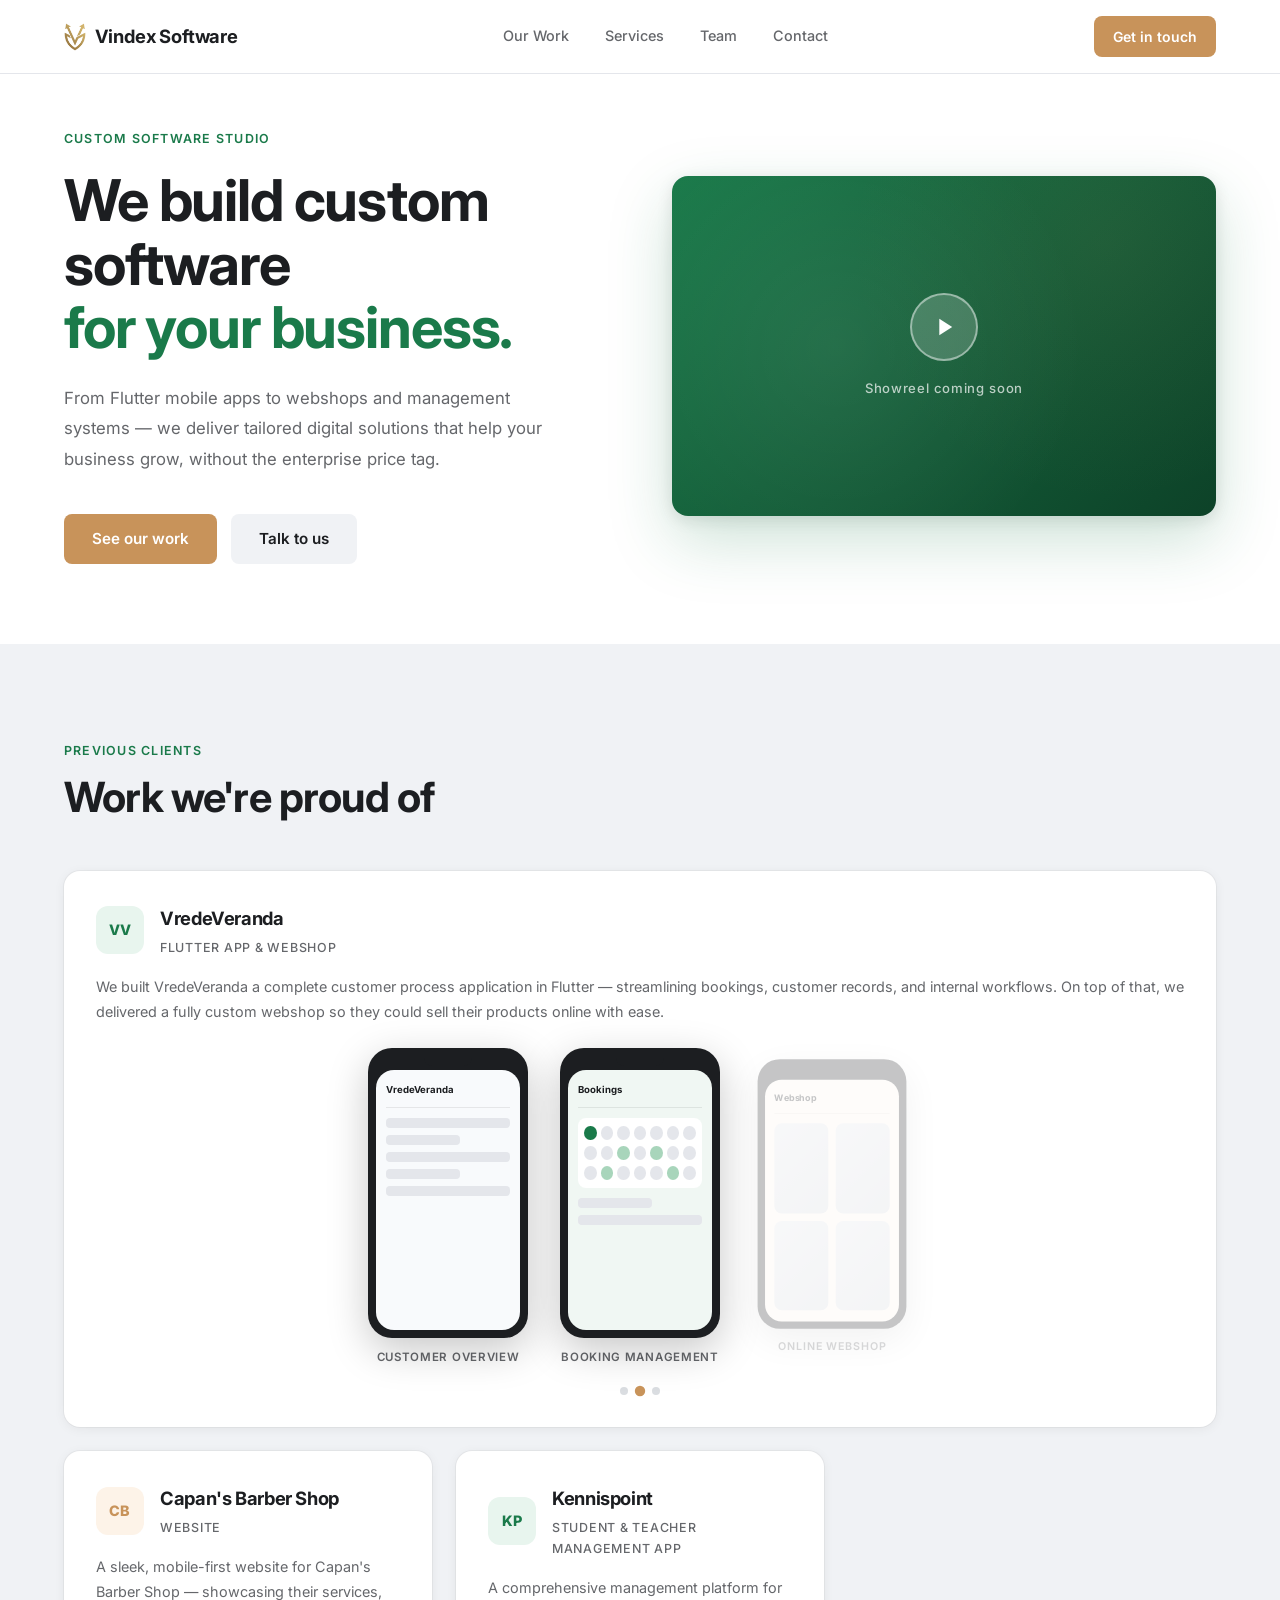
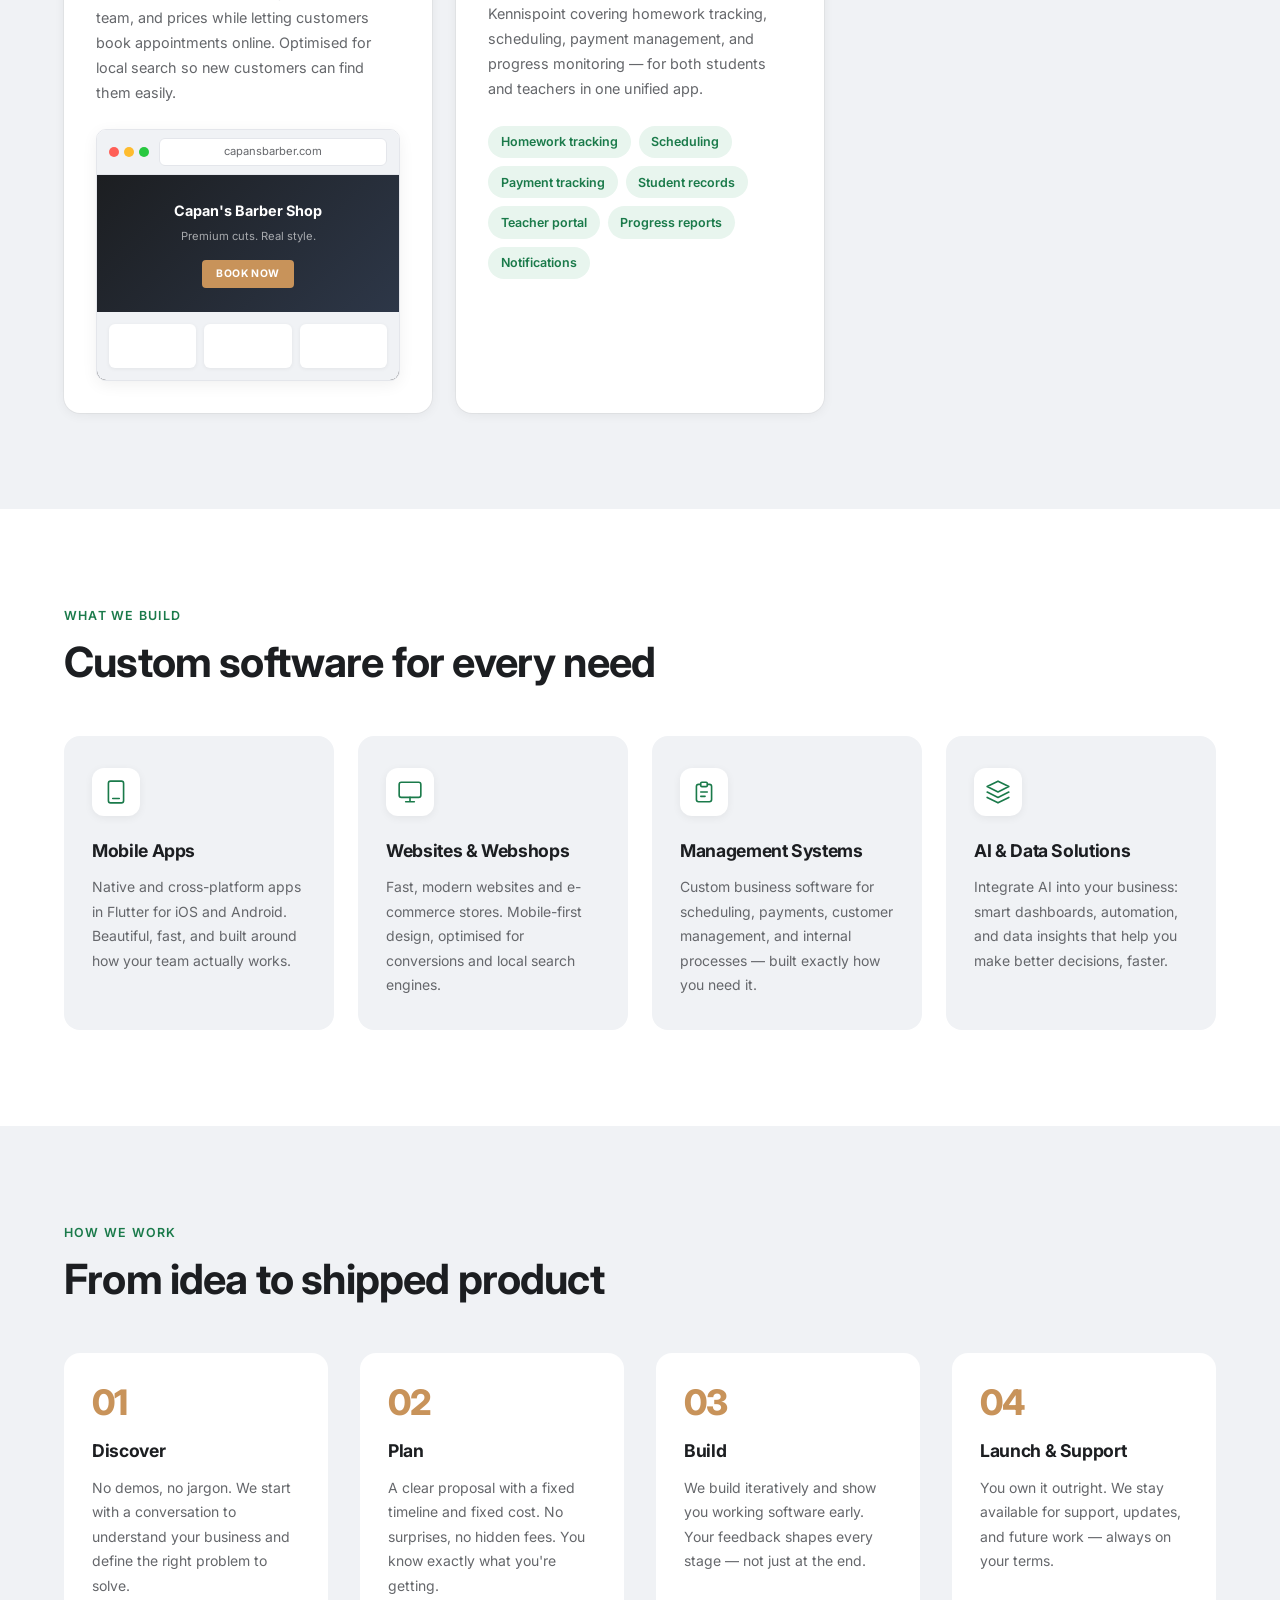
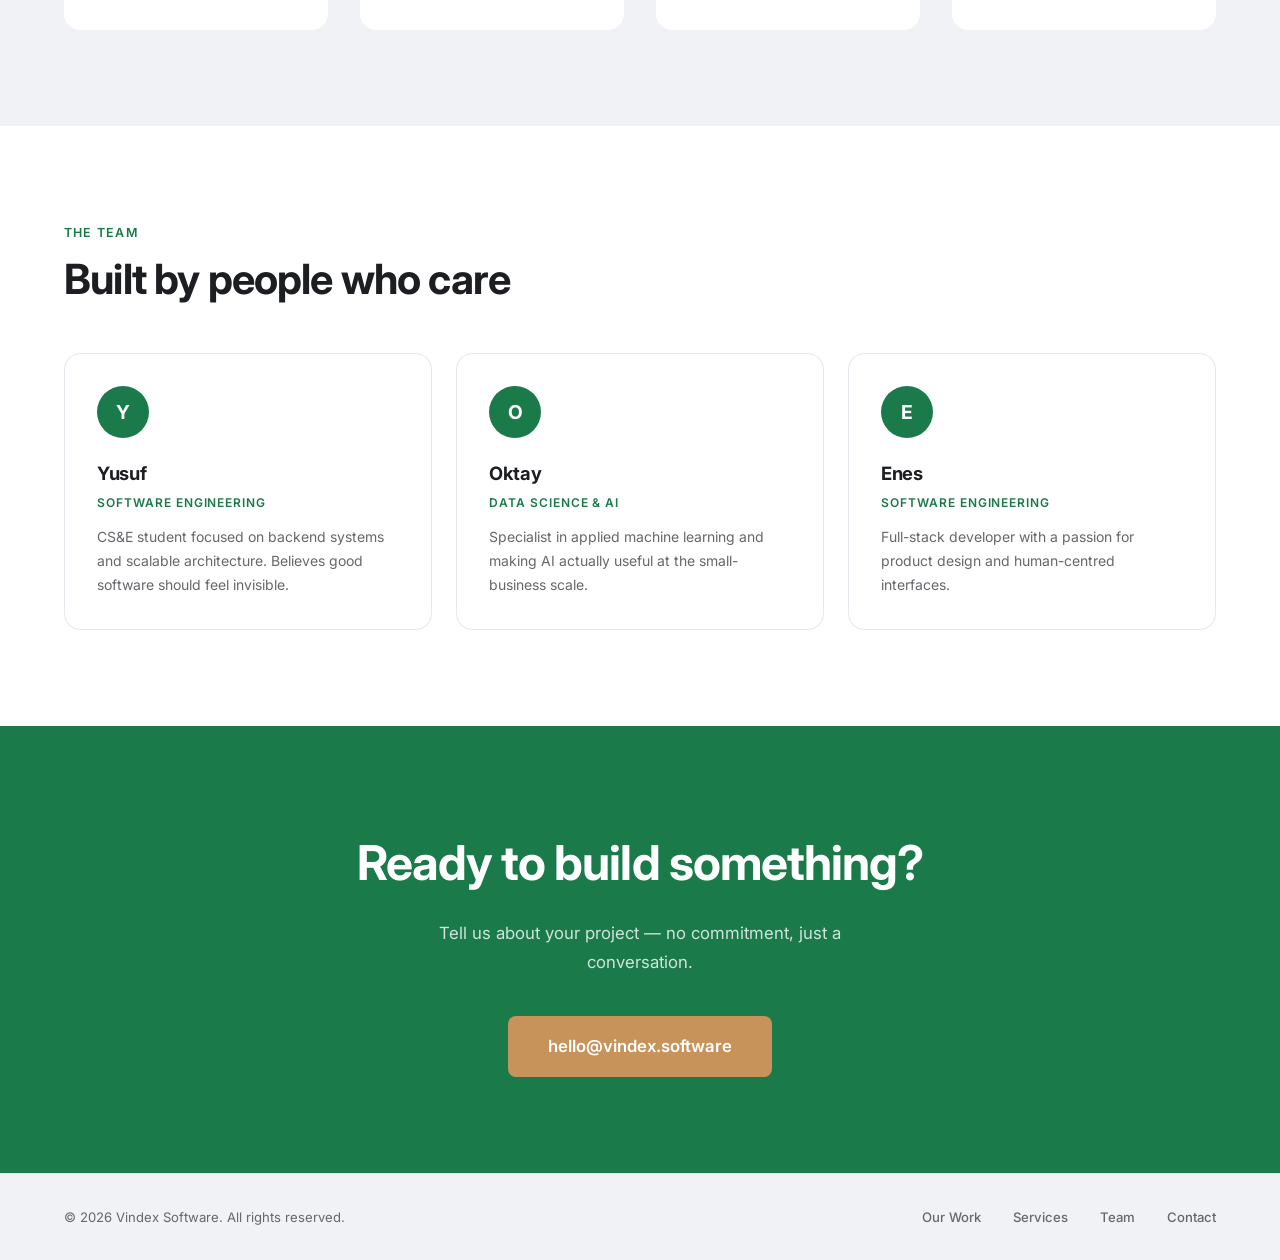
==== commit faf6e610: "new colors" ====
--- a/index.html
+++ b/index.html
@@ -4,13 +4,13 @@
 <head>
   <meta charset="UTF-8" />
   <meta name="viewport" content="width=device-width, initial-scale=1.0" />
-  <title>Vindex Software – Software that stands with the independent</title>
+  <title>Vindex Software – We Build Custom Software</title>
   <meta name="description"
-    content="Vindex Software builds smart, affordable software tools that help local businesses compete on their own terms – without surrendering data, margin, or independence." />
+    content="Vindex Software builds custom mobile apps, webshops, and management systems for local businesses." />
   <link rel="preconnect" href="https://fonts.googleapis.com" />
   <link rel="preconnect" href="https://fonts.gstatic.com" crossorigin />
   <link
-    href="https://fonts.googleapis.com/css2?family=DM+Serif+Display:ital@0;1&family=Inter:wght@300;400;500;600&family=DM+Mono:wght@400;500&display=swap"
+    href="https://fonts.googleapis.com/css2?family=Inter:wght@300;400;500;600;700;800&display=swap"
     rel="stylesheet" />
   <link rel="stylesheet" href="css/style.css" />
 </head>
@@ -25,94 +25,195 @@
         Vindex Software
       </a>
       <ul class="nav-links">
-        <li><a href="#problem">Why Vindex</a></li>
+        <li><a href="#clients">Our Work</a></li>
         <li><a href="#services">Services</a></li>
-        <li><a href="#process">Process</a></li>
         <li><a href="#team">Team</a></li>
+        <li><a href="#contact">Contact</a></li>
       </ul>
-      <a href="#cta" class="nav-cta">Work with us</a>
+      <a href="mailto:hello@vindex.software" class="nav-cta">Get in touch</a>
     </div>
   </nav>
 
   <!-- ─── Hero ─── -->
   <section id="hero">
+    <div class="container hero-container">
+      <div class="hero-copy">
+        <p class="hero-eyebrow">Custom software studio</p>
+        <h1>We build custom software<br /><span class="highlight">for your business.</span></h1>
+        <p class="lead">
+          From Flutter mobile apps to webshops and management systems — we deliver tailored digital
+          solutions that help your business grow, without the enterprise price tag.
+        </p>
+        <div class="hero-actions">
+          <a href="#clients" class="btn btn-primary">See our work</a>
+          <a href="mailto:hello@vindex.software" class="btn btn-ghost">Talk to us</a>
+        </div>
+      </div>
+
+      <div class="hero-visual">
+        <!-- Video / showreel placeholder – swap src for a real video when ready -->
+        <div class="video-placeholder" id="video-placeholder" role="img" aria-label="Showreel coming soon">
+          <div class="video-bg-gradient"></div>
+          <div class="video-center">
+            <button class="play-btn" aria-label="Play showreel">
+              <svg width="28" height="28" viewBox="0 0 24 24" fill="white" aria-hidden="true">
+                <path d="M8 5v14l11-7z" />
+              </svg>
+            </button>
+            <p class="video-label">Showreel coming soon</p>
+          </div>
+        </div>
+      </div>
+    </div>
+  </section>
+
+  <!-- ─── Clients / Portfolio ─── -->
+  <section id="clients">
     <div class="container">
-      <div class="hero-grid">
-        <div class="hero-copy">
-          <div class="eyebrow-row">
-            <span class="eyebrow">Vindex Software</span>
-            <span class="eyebrow-line"></span>
-          </div>
-          <h1>Software that stands<br /><em>with the independent.</em></h1>
-          <p class="lead">
-            We build smart, affordable software tools and products that help local business owners compete on their
-            own terms – without surrendering data, margin, or independence to platforms that don't have their interest
-            at heart.
+      <p class="section-eyebrow">Previous clients</p>
+      <h2 class="section-title">Work we're proud of</h2>
+
+      <div class="clients-grid">
+
+        <!-- VredeVeranda -->
+        <div class="client-card featured reveal">
+          <div class="client-header">
+            <div class="client-logo vv">VV</div>
+            <div class="client-meta">
+              <h3>VredeVeranda</h3>
+              <p class="client-type">Flutter App &amp; Webshop</p>
+            </div>
+          </div>
+          <p class="client-desc">
+            We built VredeVeranda a complete customer process application in Flutter — streamlining
+            bookings, customer records, and internal workflows. On top of that, we delivered a
+            fully custom webshop so they could sell their products online with ease.
           </p>
-          <div class="hero-actions">
-            <a href="#cta" class="btn btn-primary">
-              Talk to us
-              <svg width="14" height="14" viewBox="0 0 14 14" fill="none" aria-hidden="true">
-                <path d="M2 7h10M8 3l4 4-4 4" stroke="currentColor" stroke-width="1.5" stroke-linecap="round"
-                  stroke-linejoin="round" />
-              </svg>
-            </a>
-            <a href="#services" class="btn btn-ghost">See our services</a>
-          </div>
-        </div>
-
-        <div class="hero-visual">
-          <div class="shield" id="shield">
-            <div class="shield-glow" aria-hidden="true"></div>
-            <img src="assets/vindex-mark.png" alt="Vindex Software shield" class="shield-mark" />
-            <div class="shield-caption">Vindex Software</div>
-          </div>
-        </div>
-      </div>
-
-      <div class="stats reveal">
-        <div class="stat">
-          <div class="stat-num">3</div>
-          <div class="stat-label">Founders</div>
-        </div>
-        <div class="stat">
-          <div class="stat-num">2+</div>
-          <div class="stat-label">Fields of expertise</div>
-        </div>
-        <div class="stat">
-          <div class="stat-num">100%</div>
-          <div class="stat-label">Independent</div>
-        </div>
-        <div class="stat">
-          <div class="stat-num">0</div>
-          <div class="stat-label">VC dependencies</div>
-        </div>
-      </div>
-    </div>
-  </section>
-
-  <!-- ─── Problem ─── -->
-  <section id="problem">
-    <div class="container problem-grid">
-      <div>
-        <p class="kicker reveal">Why it matters</p>
-        <span class="rule reveal"></span>
-        <h2 class="reveal">The deck is stacked against small business.</h2>
-      </div>
-      <div class="reveal">
-        <p class="body-text">
-          Large platforms promise reach, but take margin. Enterprise software promises efficiency, but charges
-          enterprise prices. Local business owners end up dependent on systems designed by people who have never run a
-          small shop, a family restaurant, or an independent store.
-        </p>
-        <blockquote>
-          "Market dominance isn't inevitable – it's a design choice. We design the alternative."
-        </blockquote>
-        <ul class="checklist">
-          <li><span>▶</span>Independent retailers pay up to 30% in platform fees for sales they built themselves.</li>
-          <li><span>▶</span>Most SMB software is either too cheap to be reliable or too expensive to be accessible.</li>
-          <li><span>▶</span>Data from local businesses is used to compete against them. We don't do that.</li>
-        </ul>
+          <div class="screenshot-wrapper">
+            <div class="screenshot-track" id="vv-track">
+              <!-- Screen 1 -->
+              <div class="screenshot-slide active">
+                <div class="phone-mockup">
+                  <div class="phone-notch"></div>
+                  <div class="phone-screen s1">
+                    <div class="mock-topbar">VredeVeranda</div>
+                    <div class="mock-list">
+                      <div class="mock-row"></div>
+                      <div class="mock-row short"></div>
+                      <div class="mock-row"></div>
+                      <div class="mock-row short"></div>
+                      <div class="mock-row"></div>
+                    </div>
+                  </div>
+                </div>
+                <p class="slide-caption">Customer overview</p>
+              </div>
+              <!-- Screen 2 -->
+              <div class="screenshot-slide">
+                <div class="phone-mockup">
+                  <div class="phone-notch"></div>
+                  <div class="phone-screen s2">
+                    <div class="mock-topbar">Bookings</div>
+                    <div class="mock-calendar">
+                      <div class="cal-row"><div class="cal-cell active"></div><div class="cal-cell"></div><div class="cal-cell"></div><div class="cal-cell"></div><div class="cal-cell"></div><div class="cal-cell"></div><div class="cal-cell"></div></div>
+                      <div class="cal-row"><div class="cal-cell"></div><div class="cal-cell"></div><div class="cal-cell dot"></div><div class="cal-cell"></div><div class="cal-cell dot"></div><div class="cal-cell"></div><div class="cal-cell"></div></div>
+                      <div class="cal-row"><div class="cal-cell"></div><div class="cal-cell dot"></div><div class="cal-cell"></div><div class="cal-cell"></div><div class="cal-cell"></div><div class="cal-cell dot"></div><div class="cal-cell"></div></div>
+                    </div>
+                    <div class="mock-list">
+                      <div class="mock-row short"></div>
+                      <div class="mock-row"></div>
+                    </div>
+                  </div>
+                </div>
+                <p class="slide-caption">Booking management</p>
+              </div>
+              <!-- Screen 3 -->
+              <div class="screenshot-slide">
+                <div class="phone-mockup">
+                  <div class="phone-notch"></div>
+                  <div class="phone-screen s3">
+                    <div class="mock-topbar">Webshop</div>
+                    <div class="mock-product-grid">
+                      <div class="mock-product"></div>
+                      <div class="mock-product"></div>
+                      <div class="mock-product"></div>
+                      <div class="mock-product"></div>
+                    </div>
+                  </div>
+                </div>
+                <p class="slide-caption">Online webshop</p>
+              </div>
+            </div>
+
+            <div class="slider-dots">
+              <button class="slider-dot active" data-index="0" data-track="vv-track" aria-label="Screen 1"></button>
+              <button class="slider-dot" data-index="1" data-track="vv-track" aria-label="Screen 2"></button>
+              <button class="slider-dot" data-index="2" data-track="vv-track" aria-label="Screen 3"></button>
+            </div>
+          </div>
+        </div>
+
+        <!-- Capan's Barber Shop -->
+        <div class="client-card reveal">
+          <div class="client-header">
+            <div class="client-logo cb">CB</div>
+            <div class="client-meta">
+              <h3>Capan's Barber Shop</h3>
+              <p class="client-type">Website</p>
+            </div>
+          </div>
+          <p class="client-desc">
+            A sleek, mobile-first website for Capan's Barber Shop — showcasing their services,
+            team, and prices while letting customers book appointments online.
+            Optimised for local search so new customers can find them easily.
+          </p>
+          <div class="browser-mockup">
+            <div class="browser-chrome">
+              <div class="browser-dots">
+                <span></span><span></span><span></span>
+              </div>
+              <div class="browser-url-bar">capansbarber.com</div>
+            </div>
+            <div class="browser-body">
+              <div class="site-hero">
+                <div class="site-title">Capan's Barber Shop</div>
+                <div class="site-sub">Premium cuts. Real style.</div>
+                <div class="site-btn">Book now</div>
+              </div>
+              <div class="site-cards">
+                <div class="site-card"></div>
+                <div class="site-card"></div>
+                <div class="site-card"></div>
+              </div>
+            </div>
+          </div>
+        </div>
+
+        <!-- Kennispoint -->
+        <div class="client-card reveal">
+          <div class="client-header">
+            <div class="client-logo kp">KP</div>
+            <div class="client-meta">
+              <h3>Kennispoint</h3>
+              <p class="client-type">Student &amp; Teacher Management App</p>
+            </div>
+          </div>
+          <p class="client-desc">
+            A comprehensive management platform for Kennispoint covering homework tracking,
+            scheduling, payment management, and progress monitoring — for both students and
+            teachers in one unified app.
+          </p>
+          <div class="feature-tags">
+            <span class="tag">Homework tracking</span>
+            <span class="tag">Scheduling</span>
+            <span class="tag">Payment tracking</span>
+            <span class="tag">Student records</span>
+            <span class="tag">Teacher portal</span>
+            <span class="tag">Progress reports</span>
+            <span class="tag">Notifications</span>
+          </div>
+        </div>
+
       </div>
     </div>
   </section>
@@ -120,59 +221,54 @@
   <!-- ─── Services ─── -->
   <section id="services">
     <div class="container">
-      <div class="section-head">
-        <p class="kicker reveal">What we build</p>
-        <span class="rule reveal"></span>
-        <h2 class="reveal">Tools built for owners,<br />not shareholders.</h2>
-      </div>
-      <div class="services-grid reveal">
-        <div class="service-card">
+      <p class="section-eyebrow">What we build</p>
+      <h2 class="section-title">Custom software for every need</h2>
+      <div class="services-grid">
+
+        <div class="service-card reveal">
           <div class="service-icon">
-            <svg width="20" height="20" viewBox="0 0 20 20" fill="none">
-              <rect x="2" y="5" width="16" height="11" rx="2" stroke="currentColor" stroke-width="1.5" />
-              <path d="M6 5V4a4 4 0 018 0v1" stroke="currentColor" stroke-width="1.5" />
-              <circle cx="10" cy="11" r="1.5" fill="currentColor" />
+            <svg width="26" height="26" viewBox="0 0 24 24" fill="none" aria-hidden="true">
+              <rect x="5" y="2" width="14" height="20" rx="2" stroke="#1A7A4A" stroke-width="1.5" />
+              <path d="M9 18h6" stroke="#1A7A4A" stroke-width="1.5" stroke-linecap="round" />
             </svg>
           </div>
-          <h3>Commerce &amp; Inventory</h3>
-          <p>Lightweight point-of-sale and inventory systems that work offline, sync fast, and cost a fraction of the
-            alternatives – no training courses required.</p>
-        </div>
-        <div class="service-card">
+          <h3>Mobile Apps</h3>
+          <p>Native and cross-platform apps in Flutter for iOS and Android. Beautiful, fast, and built around how your team actually works.</p>
+        </div>
+
+        <div class="service-card reveal">
           <div class="service-icon">
-            <svg width="20" height="20" viewBox="0 0 20 20" fill="none">
-              <path d="M3 10l4 4 10-8" stroke="currentColor" stroke-width="1.5" stroke-linecap="round"
-                stroke-linejoin="round" />
-              <circle cx="10" cy="10" r="8" stroke="currentColor" stroke-width="1.5" />
+            <svg width="26" height="26" viewBox="0 0 24 24" fill="none" aria-hidden="true">
+              <rect x="2" y="3" width="20" height="14" rx="2" stroke="#1A7A4A" stroke-width="1.5" />
+              <path d="M8 21h8M12 17v4" stroke="#1A7A4A" stroke-width="1.5" stroke-linecap="round" />
             </svg>
           </div>
-          <h3>Data &amp; Insights</h3>
-          <p>AI-powered dashboards that turn your own sales and customer data into plain-language recommendations –
-            your data stays yours, always.</p>
-        </div>
-        <div class="service-card">
+          <h3>Websites &amp; Webshops</h3>
+          <p>Fast, modern websites and e-commerce stores. Mobile-first design, optimised for conversions and local search engines.</p>
+        </div>
+
+        <div class="service-card reveal">
           <div class="service-icon">
-            <svg width="20" height="20" viewBox="0 0 20 20" fill="none">
-              <path d="M17 8c0 5-7 9-7 9S3 13 3 8a7 7 0 0114 0z" stroke="currentColor" stroke-width="1.5" />
-              <circle cx="10" cy="8" r="2.5" stroke="currentColor" stroke-width="1.5" />
+            <svg width="26" height="26" viewBox="0 0 24 24" fill="none" aria-hidden="true">
+              <path d="M9 5H7a2 2 0 00-2 2v12a2 2 0 002 2h10a2 2 0 002-2V7a2 2 0 00-2-2h-2" stroke="#1A7A4A" stroke-width="1.5" />
+              <rect x="9" y="3" width="6" height="4" rx="1" stroke="#1A7A4A" stroke-width="1.5" />
+              <path d="M9 12h6M9 16h4" stroke="#1A7A4A" stroke-width="1.5" stroke-linecap="round" />
             </svg>
           </div>
-          <h3>Local Presence</h3>
-          <p>Simple web storefronts, booking pages, and SEO tools that help customers find you – without handing your
-            audience to a platform that can ransom it back.</p>
-        </div>
-        <div class="service-card">
+          <h3>Management Systems</h3>
+          <p>Custom business software for scheduling, payments, customer management, and internal processes — built exactly how you need it.</p>
+        </div>
+
+        <div class="service-card reveal">
           <div class="service-icon">
-            <svg width="20" height="20" viewBox="0 0 20 20" fill="none">
-              <path
-                d="M10 2v4M10 14v4M4.93 4.93l2.83 2.83M12.24 12.24l2.83 2.83M2 10h4M14 10h4M4.93 15.07l2.83-2.83M12.24 7.76l2.83-2.83"
-                stroke="currentColor" stroke-width="1.5" stroke-linecap="round" />
+            <svg width="26" height="26" viewBox="0 0 24 24" fill="none" aria-hidden="true">
+              <path d="M12 2L2 7l10 5 10-5-10-5zM2 17l10 5 10-5M2 12l10 5 10-5" stroke="#1A7A4A" stroke-width="1.5" stroke-linecap="round" stroke-linejoin="round" />
             </svg>
           </div>
-          <h3>Custom Solutions</h3>
-          <p>For problems that off-the-shelf software never solved: we scope, design, and build bespoke software that
-            fits how you actually work.</p>
-        </div>
+          <h3>AI &amp; Data Solutions</h3>
+          <p>Integrate AI into your business: smart dashboards, automation, and data insights that help you make better decisions, faster.</p>
+        </div>
+
       </div>
     </div>
   </section>
@@ -180,33 +276,28 @@
   <!-- ─── Process ─── -->
   <section id="process">
     <div class="container">
-      <p class="kicker reveal">How we work</p>
-      <span class="rule reveal"></span>
-      <h2 class="reveal">From conversation to shipped software.</h2>
+      <p class="section-eyebrow">How we work</p>
+      <h2 class="section-title">From idea to shipped product</h2>
       <div class="process-grid">
         <div class="process-step reveal">
-          <div class="step-num">Step 01</div>
-          <h3>Understand the business</h3>
-          <p>We start by listening. No demos, no decks – just an honest conversation about how your business works,
-            what slows it down, and what success looks like.</p>
+          <div class="step-num">01</div>
+          <h3>Discover</h3>
+          <p>No demos, no jargon. We start with a conversation to understand your business and define the right problem to solve.</p>
         </div>
         <div class="process-step reveal">
-          <div class="step-num">Step 02</div>
-          <h3>Scope &amp; propose</h3>
-          <p>We produce a clear, plain-language proposal with timeline and cost. No jargon, no bait-and-switch
-            pricing. You know exactly what you're getting.</p>
+          <div class="step-num">02</div>
+          <h3>Plan</h3>
+          <p>A clear proposal with a fixed timeline and fixed cost. No surprises, no hidden fees. You know exactly what you're getting.</p>
         </div>
         <div class="process-step reveal">
-          <div class="step-num">Step 03</div>
-          <h3>Build iteratively</h3>
-          <p>You see working software early and often. We incorporate your feedback at every stage – not just at
-            launch, when it's too late to change course.</p>
+          <div class="step-num">03</div>
+          <h3>Build</h3>
+          <p>We build iteratively and show you working software early. Your feedback shapes every stage — not just at the end.</p>
         </div>
         <div class="process-step reveal">
-          <div class="step-num">Step 04</div>
-          <h3>Hand off &amp; support</h3>
-          <p>When we're done, you own it outright – no lock-in. We stay available for support, updates, and future
-            work on your terms.</p>
+          <div class="step-num">04</div>
+          <h3>Launch &amp; Support</h3>
+          <p>You own it outright. We stay available for support, updates, and future work — always on your terms.</p>
         </div>
       </div>
     </div>
@@ -215,48 +306,37 @@
   <!-- ─── Team ─── -->
   <section id="team">
     <div class="container">
-      <div class="section-head">
-        <p class="kicker reveal">The team</p>
-        <span class="rule reveal"></span>
-        <h2 class="reveal">Built by engineers who<br />care about the outcome.</h2>
-      </div>
+      <p class="section-eyebrow">The team</p>
+      <h2 class="section-title">Built by people who care</h2>
       <div class="team-grid">
         <div class="team-card reveal">
           <div class="avatar">Y</div>
           <h3>Yusuf</h3>
           <p class="role">Software Engineering</p>
-          <p>Computer Science &amp; Engineering student focused on backend systems and scalable architecture. Believes
-            good software should be invisible.</p>
+          <p>CS&amp;E student focused on backend systems and scalable architecture. Believes good software should feel invisible.</p>
         </div>
         <div class="team-card reveal">
           <div class="avatar">O</div>
           <h3>Oktay</h3>
           <p class="role">Data Science &amp; AI</p>
-          <p>Data Science and AI student who turns business data into decisions that matter. Specialist in applied
-            machine learning and making AI actually useful at small scale.</p>
+          <p>Specialist in applied machine learning and making AI actually useful at the small-business scale.</p>
         </div>
         <div class="team-card reveal">
           <div class="avatar">E</div>
           <h3>Enes</h3>
           <p class="role">Software Engineering</p>
-          <p>Computer Science &amp; Engineering student with a focus on product design and full-stack development.
-            Drawn to the interface between technical systems and real human problems.</p>
-        </div>
-      </div>
-    </div>
-  </section>
-
-  <!-- ─── CTA ─── -->
-  <section id="cta">
-    <div class="container">
-      <h2 class="reveal">Ready to build something that's yours?</h2>
-      <p class="cta-lead reveal">Tell us what you're working with. No commitment – just a conversation between people
-        who want to solve the right problem.</p>
-      <form id="contact-form" class="cta-form reveal" novalidate>
-        <input type="email" placeholder="your@email.com" aria-label="Email address" required />
-        <button type="submit">Get in touch</button>
-      </form>
-      <p class="cta-direct reveal">Or reach us directly at <span>hello@vindex.software</span></p>
+          <p>Full-stack developer with a passion for product design and human-centred interfaces.</p>
+        </div>
+      </div>
+    </div>
+  </section>
+
+  <!-- ─── Contact ─── -->
+  <section id="contact">
+    <div class="container contact-inner">
+      <h2 class="reveal">Ready to build something?</h2>
+      <p class="contact-lead reveal">Tell us about your project — no commitment, just a conversation.</p>
+      <a href="mailto:hello@vindex.software" class="btn btn-primary btn-large reveal">hello@vindex.software</a>
     </div>
   </section>
 
@@ -265,10 +345,10 @@
     <div class="container footer-inner">
       <span>© 2026 Vindex Software. All rights reserved.</span>
       <nav class="footer-nav" aria-label="Footer navigation">
-        <a href="#problem">Why Vindex</a>
+        <a href="#clients">Our Work</a>
         <a href="#services">Services</a>
         <a href="#team">Team</a>
-        <a href="#cta">Contact</a>
+        <a href="mailto:hello@vindex.software">Contact</a>
       </nav>
     </div>
   </footer>
--- a/css/style.css
+++ b/css/style.css
@@ -1,9 +1,14 @@
 /* ============================================
    Vindex Software – stylesheet
+   Colors:
+     --green:      #1A7A4A  (forest green – accents, labels, highlights)
+     --green-dark: #14603A  (hover / deeper green)
+     --gold:       #C8935A  (sand-gold – primary buttons, step numbers)
+     --gold-dark:  #AE7A44  (gold hover)
    ============================================ */
 
 /* ---- Reset & base ---- */
-* {
+*, *::before, *::after {
   box-sizing: border-box;
 }
 
@@ -14,9 +19,9 @@
 body {
   margin: 0;
   padding: 0;
-  background: #0D1117;
-  color: #F5F0E8;
-  font-family: 'Inter', system-ui, -apple-system, sans-serif;
+  background: #ffffff;
+  color: #1c1e21;
+  font-family: 'Inter', -apple-system, BlinkMacSystemFont, sans-serif;
   font-size: 16px;
   line-height: 1.7;
   -webkit-font-smoothing: antialiased;
@@ -24,65 +29,38 @@
 }
 
 ::selection {
-  background: #2E6B4F;
-  color: #F5F0E8;
-}
-
-h1,
-h2,
-h3 {
-  font-family: 'DM Serif Display', Georgia, serif;
-  font-weight: 400;
-  color: #FFFFFF;
+  background: #C8935A;
+  color: #ffffff;
+}
+
+h1, h2, h3 {
+  font-weight: 700;
+  color: #1c1e21;
   margin: 0;
+  letter-spacing: -0.02em;
 }
 
 a {
   color: inherit;
+  text-decoration: none;
+}
+
+img {
+  display: block;
+  max-width: 100%;
 }
 
 .container {
   width: 90%;
-  max-width: 1140px;
+  max-width: 1160px;
   margin-inline: auto;
-}
-
-/* ---- Shared section bits ---- */
-.kicker {
-  font-family: 'DM Mono', monospace;
-  font-size: .72rem;
-  letter-spacing: .12em;
-  text-transform: uppercase;
-  color: #3D8A65;
-  margin: 0;
-}
-
-.rule {
-  display: block;
-  width: 2.5rem;
-  height: 2px;
-  background: #2E6B4F;
-  margin: 1.25rem 0 2rem;
-}
-
-section h2 {
-  font-size: clamp(2rem, 4vw, 3rem);
-  line-height: 1.15;
-  color: #F5F0E8;
-}
-
-.body-text {
-  font-size: 1rem;
-  color: rgba(245, 240, 232, .75);
-  line-height: 1.9;
-  margin: 0;
 }
 
 /* ---- Reveal on scroll ---- */
 .reveal {
   opacity: 0;
-  transform: translateY(24px);
-  transition: opacity .65s ease, transform .65s ease;
+  transform: translateY(20px);
+  transition: opacity 0.55s ease, transform 0.55s ease;
 }
 
 .reveal.is-visible {
@@ -102,33 +80,41 @@
 .btn {
   display: inline-flex;
   align-items: center;
-  gap: .5rem;
-  padding: .8rem 1.8rem;
-  font-size: .95rem;
+  gap: 0.5rem;
+  padding: 0.75rem 1.75rem;
+  font-size: 0.95rem;
   font-weight: 600;
-  border-radius: 4px;
+  border-radius: 8px;
   text-decoration: none;
-  transition: background .2s, transform .15s, border-color .2s;
+  transition: background 0.18s, transform 0.15s, box-shadow 0.18s;
+  cursor: pointer;
+  border: none;
 }
 
 .btn-primary {
-  background: #2E6B4F;
-  color: #FFFFFF;
+  background: #C8935A;
+  color: #ffffff;
 }
 
 .btn-primary:hover {
-  background: #3D8A65;
+  background: #AE7A44;
   transform: translateY(-1px);
+  box-shadow: 0 4px 16px rgba(200, 147, 90, 0.38);
 }
 
 .btn-ghost {
-  border: 1.5px solid rgba(200, 184, 154, .35);
-  color: #F5F0E8;
-  font-weight: 500;
+  background: #f0f2f5;
+  color: #1c1e21;
+  font-weight: 600;
 }
 
 .btn-ghost:hover {
-  border-color: #F5F0E8;
+  background: #e4e6eb;
+}
+
+.btn-large {
+  padding: 1rem 2.5rem;
+  font-size: 1.05rem;
 }
 
 /* ============================================
@@ -140,16 +126,16 @@
   left: 0;
   right: 0;
   z-index: 100;
-  padding: 1.25rem 0;
-  border-bottom: 1px solid transparent;
-  transition: background .35s, backdrop-filter .35s, border-color .35s;
+  padding: 1rem 0;
+  background: rgba(255, 255, 255, 0.92);
+  -webkit-backdrop-filter: blur(12px);
+  backdrop-filter: blur(12px);
+  border-bottom: 1px solid #e4e6eb;
+  transition: box-shadow 0.3s;
 }
 
 #nav.scrolled {
-  background: rgba(13, 17, 23, .88);
-  backdrop-filter: blur(14px);
-  -webkit-backdrop-filter: blur(14px);
-  border-bottom-color: rgba(200, 184, 154, .1);
+  box-shadow: 0 2px 16px rgba(0, 0, 0, 0.08);
 }
 
 .nav-inner {
@@ -162,322 +148,584 @@
 .brand {
   display: flex;
   align-items: center;
-  gap: .6rem;
-  text-decoration: none;
-  color: #F5F0E8;
-  font-family: 'DM Serif Display', Georgia, serif;
-  font-size: 1.35rem;
-  letter-spacing: .01em;
+  gap: 0.55rem;
+  font-size: 1.15rem;
+  font-weight: 700;
+  color: #1c1e21;
+  letter-spacing: -0.01em;
   white-space: nowrap;
 }
 
 .brand-mark {
-  height: 30px;
+  height: 28px;
   width: auto;
-  display: block;
 }
 
 .nav-links {
   display: flex;
-  gap: 2.5rem;
+  gap: 2.25rem;
   list-style: none;
   margin: 0;
   padding: 0;
-  font-size: .875rem;
+  font-size: 0.9rem;
   font-weight: 500;
+}
+
+.nav-links a {
+  color: #65676b;
+  transition: color 0.2s;
+}
+
+.nav-links a:hover {
+  color: #1c1e21;
+}
+
+.nav-cta {
+  padding: 0.55rem 1.2rem;
+  background: #C8935A;
+  color: #ffffff;
+  border-radius: 8px;
+  font-size: 0.875rem;
+  font-weight: 600;
   white-space: nowrap;
-}
-
-.nav-links a {
-  text-decoration: none;
-  color: #C8B89A;
-  transition: color .2s;
-}
-
-.nav-links a:hover {
-  color: #F5F0E8;
-}
-
-.nav-cta {
-  padding: .55rem 1.25rem;
-  border: 1.5px solid #2E6B4F;
-  border-radius: 4px;
-  font-size: .875rem;
-  font-weight: 600;
-  color: #3D8A65;
-  text-decoration: none;
-  white-space: nowrap;
-  transition: background .2s, color .2s;
+  transition: background 0.18s, box-shadow 0.18s;
 }
 
 .nav-cta:hover {
-  background: #2E6B4F;
-  color: #FFFFFF;
+  background: #AE7A44;
+  box-shadow: 0 2px 10px rgba(200, 147, 90, 0.35);
 }
 
 /* ============================================
    Hero
    ============================================ */
 #hero {
-  min-height: 100svh;
-  display: flex;
-  flex-direction: column;
-  justify-content: center;
-  padding: 9rem 0 5rem;
-  position: relative;
-  overflow: hidden;
-}
-
-.hero-grid {
+  padding: 8rem 0 5rem;
+  background: #ffffff;
+}
+
+.hero-container {
   display: grid;
-  grid-template-columns: repeat(auto-fit, minmax(330px, 1fr));
+  grid-template-columns: 1fr 1fr;
   gap: 4rem;
   align-items: center;
 }
 
-.eyebrow-row {
-  display: flex;
-  align-items: center;
-  gap: .75rem;
-  margin-bottom: 1.75rem;
-}
-
-.eyebrow {
-  font-family: 'DM Mono', monospace;
-  font-size: .72rem;
-  letter-spacing: .12em;
+.hero-eyebrow {
+  font-size: 0.78rem;
+  font-weight: 600;
+  letter-spacing: 0.1em;
   text-transform: uppercase;
-  color: #3D8A65;
-}
-
-.eyebrow-line {
-  flex: 1;
-  max-width: 3rem;
-  height: 1px;
-  background: #2E6B4F;
+  color: #1A7A4A;
+  margin: 0 0 1.25rem;
 }
 
 #hero h1 {
-  font-size: clamp(2.8rem, 5.5vw, 4.5rem);
-  line-height: 1.07;
-  margin: 0 0 1.5rem;
-}
-
-#hero h1 em {
-  font-style: italic;
-  color: #3D8A65;
+  font-size: clamp(2.4rem, 4.5vw, 3.6rem);
+  line-height: 1.1;
+  margin-bottom: 1.5rem;
+  color: #1c1e21;
+}
+
+#hero h1 .highlight {
+  color: #1A7A4A;
 }
 
 .lead {
   font-size: 1.05rem;
-  color: #C8B89A;
-  max-width: 42ch;
+  color: #65676b;
+  max-width: 44ch;
   margin: 0 0 2.5rem;
   line-height: 1.8;
+  font-weight: 400;
 }
 
 .hero-actions {
   display: flex;
+  gap: 0.875rem;
+  flex-wrap: wrap;
+}
+
+/* Video placeholder */
+.video-placeholder {
+  position: relative;
+  border-radius: 16px;
+  overflow: hidden;
+  aspect-ratio: 16 / 10;
+  background: linear-gradient(135deg, #1A7A4A 0%, #14603A 45%, #0D4228 100%);
+  box-shadow: 0 24px 64px rgba(26, 122, 74, 0.22), 0 4px 16px rgba(0,0,0,0.1);
+}
+
+.video-bg-gradient {
+  position: absolute;
+  inset: 0;
+  background: radial-gradient(circle at 30% 50%, rgba(255,255,255,0.07) 0%, transparent 60%),
+              radial-gradient(circle at 80% 20%, rgba(200,147,90,0.08) 0%, transparent 50%);
+}
+
+.video-center {
+  position: absolute;
+  inset: 0;
+  display: flex;
+  flex-direction: column;
+  align-items: center;
+  justify-content: center;
   gap: 1rem;
+}
+
+.play-btn {
+  width: 68px;
+  height: 68px;
+  border-radius: 50%;
+  background: rgba(255, 255, 255, 0.18);
+  border: 2px solid rgba(255, 255, 255, 0.45);
+  display: flex;
+  align-items: center;
+  justify-content: center;
+  cursor: pointer;
+  transition: background 0.2s, transform 0.2s;
+  padding: 0;
+}
+
+.play-btn:hover {
+  background: rgba(200, 147, 90, 0.4);
+  transform: scale(1.06);
+}
+
+.video-label {
+  color: rgba(255, 255, 255, 0.7);
+  font-size: 0.82rem;
+  font-weight: 500;
+  letter-spacing: 0.05em;
+  margin: 0;
+}
+
+/* ============================================
+   Clients / Portfolio
+   ============================================ */
+#clients {
+  padding: 6rem 0;
+  background: #f0f2f5;
+}
+
+.section-eyebrow {
+  font-size: 0.78rem;
+  font-weight: 600;
+  letter-spacing: 0.1em;
+  text-transform: uppercase;
+  color: #1A7A4A;
+  margin: 0 0 0.75rem;
+}
+
+.section-title {
+  font-size: clamp(1.75rem, 3.5vw, 2.6rem);
+  color: #1c1e21;
+  margin: 0 0 3rem;
+  line-height: 1.2;
+}
+
+.clients-grid {
+  display: grid;
+  grid-template-columns: repeat(auto-fill, minmax(340px, 1fr));
+  gap: 1.5rem;
+}
+
+.client-card {
+  background: #ffffff;
+  border-radius: 16px;
+  padding: 2rem;
+  box-shadow: 0 2px 12px rgba(0, 0, 0, 0.06), 0 0 0 1px rgba(0,0,0,0.04);
+  transition: box-shadow 0.25s, transform 0.25s;
+}
+
+.client-card:hover {
+  box-shadow: 0 8px 32px rgba(0, 0, 0, 0.1);
+  transform: translateY(-2px);
+}
+
+.client-card.featured {
+  grid-column: 1 / -1;
+}
+
+.client-header {
+  display: flex;
+  align-items: center;
+  gap: 1rem;
+  margin-bottom: 1rem;
+}
+
+.client-logo {
+  width: 48px;
+  height: 48px;
+  border-radius: 12px;
+  display: flex;
+  align-items: center;
+  justify-content: center;
+  font-weight: 800;
+  font-size: 0.9rem;
+  flex-shrink: 0;
+  letter-spacing: 0.02em;
+}
+
+.client-logo.vv {
+  background: #e8f5ee;
+  color: #1A7A4A;
+}
+
+.client-logo.cb {
+  background: #fdf3e8;
+  color: #C8935A;
+}
+
+.client-logo.kp {
+  background: #e8f5ee;
+  color: #1A7A4A;
+}
+
+.client-meta h3 {
+  font-size: 1.15rem;
+  margin: 0 0 0.15rem;
+}
+
+.client-type {
+  font-size: 0.78rem;
+  color: #65676b;
+  font-weight: 500;
+  margin: 0;
+  text-transform: uppercase;
+  letter-spacing: 0.06em;
+}
+
+.client-desc {
+  font-size: 0.9rem;
+  color: #65676b;
+  line-height: 1.75;
+  margin: 0 0 1.5rem;
+}
+
+/* ---- Phone slider (VredeVeranda) ---- */
+.screenshot-wrapper {
+  display: flex;
+  flex-direction: column;
+  align-items: center;
+  gap: 1.25rem;
+}
+
+.screenshot-track {
+  display: flex;
+  gap: 2rem;
+  justify-content: center;
   flex-wrap: wrap;
 }
 
-/* Hero shield / logo */
-.hero-visual {
-  display: flex;
+.screenshot-slide {
+  display: flex;
+  flex-direction: column;
+  align-items: center;
+  gap: 0.6rem;
+  opacity: 0.25;
+  transform: scale(0.93);
+  transition: opacity 0.4s, transform 0.4s;
+  pointer-events: none;
+}
+
+.screenshot-slide.active {
+  opacity: 1;
+  transform: scale(1);
+  pointer-events: auto;
+}
+
+.phone-mockup {
+  width: 160px;
+  background: #1c1e21;
+  border-radius: 24px;
+  padding: 8px;
+  box-shadow: 0 12px 40px rgba(0, 0, 0, 0.22);
+  position: relative;
+}
+
+.phone-notch {
+  width: 48px;
+  height: 10px;
+  background: #1c1e21;
+  border-radius: 0 0 8px 8px;
+  margin: 0 auto 4px;
+  position: relative;
+  z-index: 2;
+}
+
+.phone-screen {
+  border-radius: 18px;
+  overflow: hidden;
+  min-height: 260px;
+  padding: 12px 10px;
+  display: flex;
+  flex-direction: column;
+  gap: 10px;
+}
+
+.phone-screen.s1 { background: #f8fafc; }
+.phone-screen.s2 { background: #f0f7f3; }
+.phone-screen.s3 { background: #fdf6ee; }
+
+.mock-topbar {
+  font-size: 0.6rem;
+  font-weight: 700;
+  color: #1c1e21;
+  padding-bottom: 8px;
+  border-bottom: 1px solid rgba(0,0,0,0.08);
+}
+
+.mock-list {
+  display: flex;
+  flex-direction: column;
+  gap: 7px;
+  flex: 1;
+}
+
+.mock-row {
+  height: 10px;
+  background: #e4e6eb;
+  border-radius: 4px;
+}
+
+.mock-row.short {
+  width: 60%;
+}
+
+.mock-calendar {
+  display: flex;
+  flex-direction: column;
+  gap: 6px;
+  background: #fff;
+  border-radius: 8px;
+  padding: 8px 6px;
+}
+
+.cal-row {
+  display: flex;
+  gap: 4px;
   justify-content: center;
-  align-items: center;
-}
-
-.shield {
-  position: relative;
-  width: min(380px, 90%);
-  display: flex;
-  flex-direction: column;
-  align-items: center;
-  gap: 1.6rem;
-}
-
-.shield-glow {
-  position: absolute;
-  top: 50%;
-  left: 50%;
-  transform: translate(-50%, -58%);
-  width: 115%;
-  height: 115%;
-  background: radial-gradient(circle at center, rgba(46, 107, 79, .28), rgba(46, 107, 79, 0) 64%);
-  pointer-events: none;
-}
-
-.shield-mark {
-  position: relative;
-  width: min(230px, 66%);
-  height: auto;
-  display: block;
-  filter: drop-shadow(0 18px 36px rgba(0, 0, 0, .5));
-  animation: floaty 7s ease-in-out infinite;
-}
-
-.shield-caption {
-  position: relative;
-  font-family: 'DM Mono', monospace;
-  font-size: .7rem;
-  letter-spacing: .32em;
+}
+
+.cal-cell {
+  width: 14px;
+  height: 14px;
+  border-radius: 50%;
+  background: #e4e6eb;
+}
+
+.cal-cell.active {
+  background: #1A7A4A;
+}
+
+.cal-cell.dot {
+  background: #a8d5bb;
+}
+
+.mock-product-grid {
+  display: grid;
+  grid-template-columns: 1fr 1fr;
+  gap: 8px;
+  flex: 1;
+}
+
+.mock-product {
+  border-radius: 8px;
+  background: linear-gradient(135deg, #e4e6eb 0%, #d4d7dd 100%);
+  min-height: 80px;
+}
+
+.slide-caption {
+  font-size: 0.72rem;
+  color: #65676b;
+  font-weight: 600;
+  text-align: center;
   text-transform: uppercase;
-  color: rgba(200, 184, 154, .5);
+  letter-spacing: 0.06em;
+  margin: 0;
+}
+
+.slider-dots {
+  display: flex;
+  gap: 0.5rem;
+}
+
+.slider-dot {
+  width: 8px;
+  height: 8px;
+  border-radius: 50%;
+  background: #dadde1;
+  border: none;
+  cursor: pointer;
+  padding: 0;
+  transition: background 0.2s, transform 0.2s;
+}
+
+.slider-dot.active {
+  background: #C8935A;
+  transform: scale(1.3);
+}
+
+/* ---- Browser mockup (Capan's) ---- */
+.browser-mockup {
+  border-radius: 10px;
+  overflow: hidden;
+  border: 1px solid #e4e6eb;
+  box-shadow: 0 4px 16px rgba(0,0,0,0.06);
+  margin-top: 0.5rem;
+}
+
+.browser-chrome {
+  background: #f0f2f5;
+  padding: 8px 12px;
+  display: flex;
+  align-items: center;
+  gap: 10px;
+  border-bottom: 1px solid #e4e6eb;
+}
+
+.browser-dots {
+  display: flex;
+  gap: 5px;
+}
+
+.browser-dots span {
+  width: 10px;
+  height: 10px;
+  border-radius: 50%;
+}
+
+.browser-dots span:nth-child(1) { background: #ff5f57; }
+.browser-dots span:nth-child(2) { background: #febc2e; }
+.browser-dots span:nth-child(3) { background: #28c840; }
+
+.browser-url-bar {
+  flex: 1;
+  background: #ffffff;
+  border: 1px solid #e4e6eb;
+  border-radius: 6px;
+  padding: 3px 10px;
+  font-size: 0.7rem;
+  color: #65676b;
   text-align: center;
 }
 
-@keyframes floaty {
-  0%,
-  100% {
-    transform: translateY(0);
-  }
-
-  50% {
-    transform: translateY(-9px);
-  }
-}
-
-@media (prefers-reduced-motion: reduce) {
-  .shield-mark {
-    animation: none;
-  }
-}
-
-/* Stats */
-.stats {
-  border-top: 1px solid rgba(200, 184, 154, .12);
-  border-bottom: 1px solid rgba(200, 184, 154, .12);
-  padding: 2.5rem 0;
-  margin-top: 4rem;
-  display: flex;
-  gap: 3rem;
+.browser-body {
+  background: #1c1e21;
+  padding: 0;
+}
+
+.site-hero {
+  background: linear-gradient(135deg, #1c1e21 0%, #2d3748 100%);
+  padding: 24px 20px;
+  text-align: center;
+}
+
+.site-title {
+  font-size: 0.9rem;
+  font-weight: 700;
+  color: #ffffff;
+  margin-bottom: 4px;
+}
+
+.site-sub {
+  font-size: 0.7rem;
+  color: rgba(255,255,255,0.6);
+  margin-bottom: 12px;
+}
+
+.site-btn {
+  display: inline-block;
+  background: #C8935A;
+  color: #ffffff;
+  font-size: 0.65rem;
+  font-weight: 700;
+  padding: 5px 14px;
+  border-radius: 4px;
+  letter-spacing: 0.05em;
+  text-transform: uppercase;
+}
+
+.site-cards {
+  background: #f0f2f5;
+  padding: 12px;
+  display: flex;
+  gap: 8px;
+}
+
+.site-card {
+  flex: 1;
+  height: 44px;
+  background: #ffffff;
+  border-radius: 6px;
+  box-shadow: 0 1px 4px rgba(0,0,0,0.06);
+}
+
+/* ---- Feature tags (Kennispoint) ---- */
+.feature-tags {
+  display: flex;
   flex-wrap: wrap;
-}
-
-.stat {
-  flex: 1;
-  min-width: 140px;
-}
-
-.stat-num {
-  font-family: 'DM Serif Display', Georgia, serif;
-  font-size: 2.2rem;
-  color: #3D8A65;
-  line-height: 1;
-}
-
-.stat-label {
-  font-size: .8rem;
-  color: #C8B89A;
-  margin-top: .3rem;
-  font-family: 'DM Mono', monospace;
-  letter-spacing: .06em;
-  text-transform: uppercase;
-}
-
-/* ============================================
-   Problem
-   ============================================ */
-#problem {
-  padding: 7rem 0;
-  background: #1C2B3A;
-}
-
-.problem-grid {
-  display: grid;
-  grid-template-columns: repeat(auto-fit, minmax(300px, 1fr));
-  gap: 5rem;
-  align-items: start;
-}
-
-blockquote {
-  font-family: 'DM Serif Display', Georgia, serif;
-  font-style: italic;
-  font-size: clamp(1.3rem, 2.5vw, 1.75rem);
-  color: #F5F0E8;
-  line-height: 1.4;
-  border-left: 3px solid #2E6B4F;
-  padding-left: 1.5rem;
-  margin: 2rem 0;
-}
-
-.checklist {
-  list-style: none;
-  margin: 2rem 0 0;
-  padding: 0;
-  display: flex;
-  flex-direction: column;
-  gap: 1rem;
-}
-
-.checklist li {
-  display: flex;
-  gap: 1rem;
-  align-items: baseline;
-  font-size: .9rem;
-  color: #C8B89A;
-}
-
-.checklist li span {
-  color: #3D8A65;
-  font-size: .75rem;
-  flex-shrink: 0;
+  gap: 0.5rem;
+  margin-top: 0.25rem;
+}
+
+.tag {
+  display: inline-block;
+  padding: 0.35rem 0.8rem;
+  background: #e8f5ee;
+  color: #1A7A4A;
+  border-radius: 100px;
+  font-size: 0.78rem;
+  font-weight: 600;
 }
 
 /* ============================================
    Services
    ============================================ */
 #services {
-  padding: 7rem 0;
-}
-
-.section-head {
-  margin-bottom: 3.5rem;
+  padding: 6rem 0;
+  background: #ffffff;
 }
 
 .services-grid {
   display: grid;
-  grid-template-columns: repeat(2, minmax(0, 1fr));
-  gap: 1.5px;
-  background: rgba(200, 184, 154, .1);
-  border: 1.5px solid rgba(200, 184, 154, .1);
-  border-radius: 6px;
-  overflow: hidden;
+  grid-template-columns: repeat(auto-fit, minmax(240px, 1fr));
+  gap: 1.5rem;
 }
 
 .service-card {
-  background: #0D1117;
-  padding: 2.5rem 2rem;
-  transition: background .25s;
+  background: #f0f2f5;
+  border-radius: 16px;
+  padding: 2rem 1.75rem;
+  transition: box-shadow 0.25s, transform 0.25s;
 }
 
 .service-card:hover {
-  background: #121a23;
+  box-shadow: 0 6px 24px rgba(0,0,0,0.08);
+  transform: translateY(-2px);
 }
 
 .service-icon {
-  width: 40px;
-  height: 40px;
-  background: rgba(46, 107, 79, .18);
-  border-radius: 6px;
+  width: 48px;
+  height: 48px;
+  background: #ffffff;
+  border-radius: 12px;
   display: flex;
   align-items: center;
   justify-content: center;
-  margin-bottom: 1.5rem;
-  color: #3D8A65;
+  margin-bottom: 1.25rem;
+  box-shadow: 0 2px 8px rgba(0,0,0,0.06);
 }
 
 .service-card h3 {
-  font-size: 1.3rem;
-  color: #F5F0E8;
-  margin: 0 0 .75rem;
+  font-size: 1.1rem;
+  margin: 0 0 0.6rem;
 }
 
 .service-card p {
-  font-size: .88rem;
-  color: rgba(200, 184, 154, .8);
+  font-size: 0.875rem;
+  color: #65676b;
   line-height: 1.75;
   margin: 0;
 }
@@ -486,40 +734,41 @@
    Process
    ============================================ */
 #process {
-  padding: 7rem 0;
-  background: #1C2B3A;
+  padding: 6rem 0;
+  background: #f0f2f5;
 }
 
 .process-grid {
   display: grid;
   grid-template-columns: repeat(auto-fit, minmax(220px, 1fr));
   gap: 2rem;
-  margin-top: 3rem;
+  margin-top: 1rem;
 }
 
 .process-step {
-  padding-top: 1.5rem;
-  border-top: 1px solid rgba(200, 184, 154, .2);
+  background: #ffffff;
+  border-radius: 16px;
+  padding: 2rem 1.75rem;
 }
 
 .step-num {
-  font-family: 'DM Mono', monospace;
-  font-size: .72rem;
-  color: #3D8A65;
-  letter-spacing: .1em;
+  font-size: 2.2rem;
+  font-weight: 800;
+  color: #C8935A;
+  line-height: 1;
   margin-bottom: 1rem;
+  letter-spacing: -0.04em;
 }
 
 .process-step h3 {
-  font-size: 1.2rem;
-  color: #F5F0E8;
-  margin: 0 0 .6rem;
+  font-size: 1.1rem;
+  margin: 0 0 0.6rem;
 }
 
 .process-step p {
-  font-size: .875rem;
-  color: rgba(200, 184, 154, .75);
-  line-height: 1.8;
+  font-size: 0.875rem;
+  color: #65676b;
+  line-height: 1.75;
   margin: 0;
 }
 
@@ -527,152 +776,103 @@
    Team
    ============================================ */
 #team {
-  padding: 7rem 0;
+  padding: 6rem 0;
+  background: #ffffff;
 }
 
 .team-grid {
   display: grid;
   grid-template-columns: repeat(auto-fit, minmax(280px, 1fr));
-  gap: 2rem;
+  gap: 1.5rem;
 }
 
 .team-card {
-  border: 1.5px solid rgba(200, 184, 154, .12);
-  border-radius: 6px;
+  border: 1.5px solid #e4e6eb;
+  border-radius: 16px;
   padding: 2rem;
-  transition: border-color .25s;
+  transition: border-color 0.25s, box-shadow 0.25s;
 }
 
 .team-card:hover {
-  border-color: rgba(46, 107, 79, .5);
+  border-color: #1A7A4A;
+  box-shadow: 0 4px 20px rgba(26, 122, 74, 0.1);
 }
 
 .avatar {
   width: 52px;
   height: 52px;
   border-radius: 50%;
-  background: rgba(46, 107, 79, .2);
+  background: #1A7A4A;
   display: flex;
   align-items: center;
   justify-content: center;
-  font-family: 'DM Serif Display', Georgia, serif;
-  font-size: 1.3rem;
-  color: #3D8A65;
+  font-size: 1.2rem;
+  font-weight: 700;
+  color: #ffffff;
   margin-bottom: 1.25rem;
 }
 
 .team-card h3 {
-  font-size: 1.2rem;
-  color: #F5F0E8;
-  margin: 0 0 .25rem;
+  font-size: 1.15rem;
+  margin: 0 0 0.2rem;
 }
 
 .team-card .role {
-  font-family: 'DM Mono', monospace;
-  font-size: .7rem;
-  color: #3D8A65;
-  letter-spacing: .1em;
+  font-size: 0.75rem;
+  font-weight: 600;
+  color: #1A7A4A;
   text-transform: uppercase;
-  margin: 0 0 .75rem;
+  letter-spacing: 0.08em;
+  margin: 0 0 0.75rem;
 }
 
 .team-card p {
-  font-size: .85rem;
-  color: rgba(200, 184, 154, .75);
-  line-height: 1.75;
+  font-size: 0.875rem;
+  color: #65676b;
+  line-height: 1.7;
   margin: 0;
 }
 
 /* ============================================
-   CTA
+   Contact
    ============================================ */
-#cta {
-  padding: 7rem 0;
+#contact {
+  padding: 6rem 0;
+  background: #1A7A4A;
   text-align: center;
-  background: linear-gradient(180deg, #1C2B3A 0%, #0D1117 100%);
-  border-top: 1px solid rgba(46, 107, 79, .25);
-}
-
-#cta h2 {
-  font-size: clamp(2rem, 4.5vw, 3.5rem);
-  max-width: 18ch;
-  margin: 0 auto 1.25rem;
-  line-height: 1.15;
-}
-
-.cta-lead {
-  font-size: 1rem;
-  color: #C8B89A;
-  max-width: 46ch;
+}
+
+.contact-inner h2 {
+  font-size: clamp(2rem, 4vw, 3rem);
+  color: #ffffff;
+  margin-bottom: 1rem;
+}
+
+.contact-lead {
+  font-size: 1.05rem;
+  color: rgba(255, 255, 255, 0.8);
+  max-width: 42ch;
   margin: 0 auto 2.5rem;
-}
-
-.cta-form {
-  display: flex;
-  gap: .75rem;
-  justify-content: center;
-  flex-wrap: wrap;
-  margin-bottom: 1.5rem;
-}
-
-.cta-form input {
-  padding: .8rem 1.25rem;
-  background: rgba(255, 255, 255, .06);
-  border: 1.5px solid rgba(200, 184, 154, .25);
-  border-radius: 4px;
-  color: #F5F0E8;
-  font-size: .95rem;
-  font-family: 'Inter', sans-serif;
-  width: 280px;
-  max-width: 100%;
-  outline: none;
-  transition: border-color .2s;
-}
-
-.cta-form input:focus {
-  border-color: #2E6B4F;
-}
-
-.cta-form button {
-  padding: .8rem 1.8rem;
-  background: #2E6B4F;
-  color: #FFFFFF;
-  font-weight: 600;
-  font-size: .95rem;
-  border: none;
-  border-radius: 4px;
-  cursor: pointer;
-  transition: background .2s, transform .15s;
-}
-
-.cta-form button:hover {
-  transform: translateY(-1px);
-  background: #3D8A65;
-}
-
-.cta-form button.sent {
-  background: #1f5c3a;
-  cursor: default;
-}
-
-.cta-direct {
-  font-size: .8rem;
-  color: rgba(200, 184, 154, .4);
-  font-family: 'DM Mono', monospace;
-  letter-spacing: .05em;
-  margin: 0;
-}
-
-.cta-direct span {
-  color: rgba(200, 184, 154, .7);
+  font-weight: 400;
+}
+
+#contact .btn-primary {
+  background: #C8935A;
+  color: #ffffff;
+}
+
+#contact .btn-primary:hover {
+  background: #AE7A44;
+  box-shadow: 0 4px 16px rgba(0, 0, 0, 0.2);
 }
 
 /* ============================================
    Footer
    ============================================ */
 footer {
-  padding: 2.5rem 0;
-  border-top: 1px solid rgba(200, 184, 154, .1);
+  padding: 2rem 0;
+  background: #f0f2f5;
+  border-top: 1px solid #e4e6eb;
 }
 
 .footer-inner {
@@ -681,8 +881,8 @@
   justify-content: space-between;
   flex-wrap: wrap;
   gap: 1rem;
-  font-size: .82rem;
-  color: rgba(200, 184, 154, .55);
+  font-size: 0.82rem;
+  color: #65676b;
 }
 
 .footer-nav {
@@ -691,28 +891,50 @@
 }
 
 .footer-nav a {
-  text-decoration: none;
-  color: rgba(200, 184, 154, .55);
-  transition: color .2s;
+  color: #65676b;
+  font-weight: 500;
+  transition: color 0.2s;
 }
 
 .footer-nav a:hover {
-  color: #F5F0E8;
+  color: #1A7A4A;
 }
 
 /* ============================================
    Responsive
    ============================================ */
+@media (max-width: 900px) {
+  .hero-container {
+    grid-template-columns: 1fr;
+  }
+
+  .hero-copy {
+    text-align: center;
+  }
+
+  .lead {
+    max-width: 100%;
+  }
+
+  .hero-actions {
+    justify-content: center;
+  }
+}
+
 @media (max-width: 760px) {
   .nav-links {
     display: none;
   }
 
-  .services-grid {
-    grid-template-columns: 1fr;
+  .client-card.featured {
+    grid-column: 1;
   }
 
-  #hero {
-    padding-top: 7rem;
+  .screenshot-track {
+    gap: 1rem;
   }
-}
+
+  .screenshot-slide:not(.active) {
+    display: none;
+  }
+}
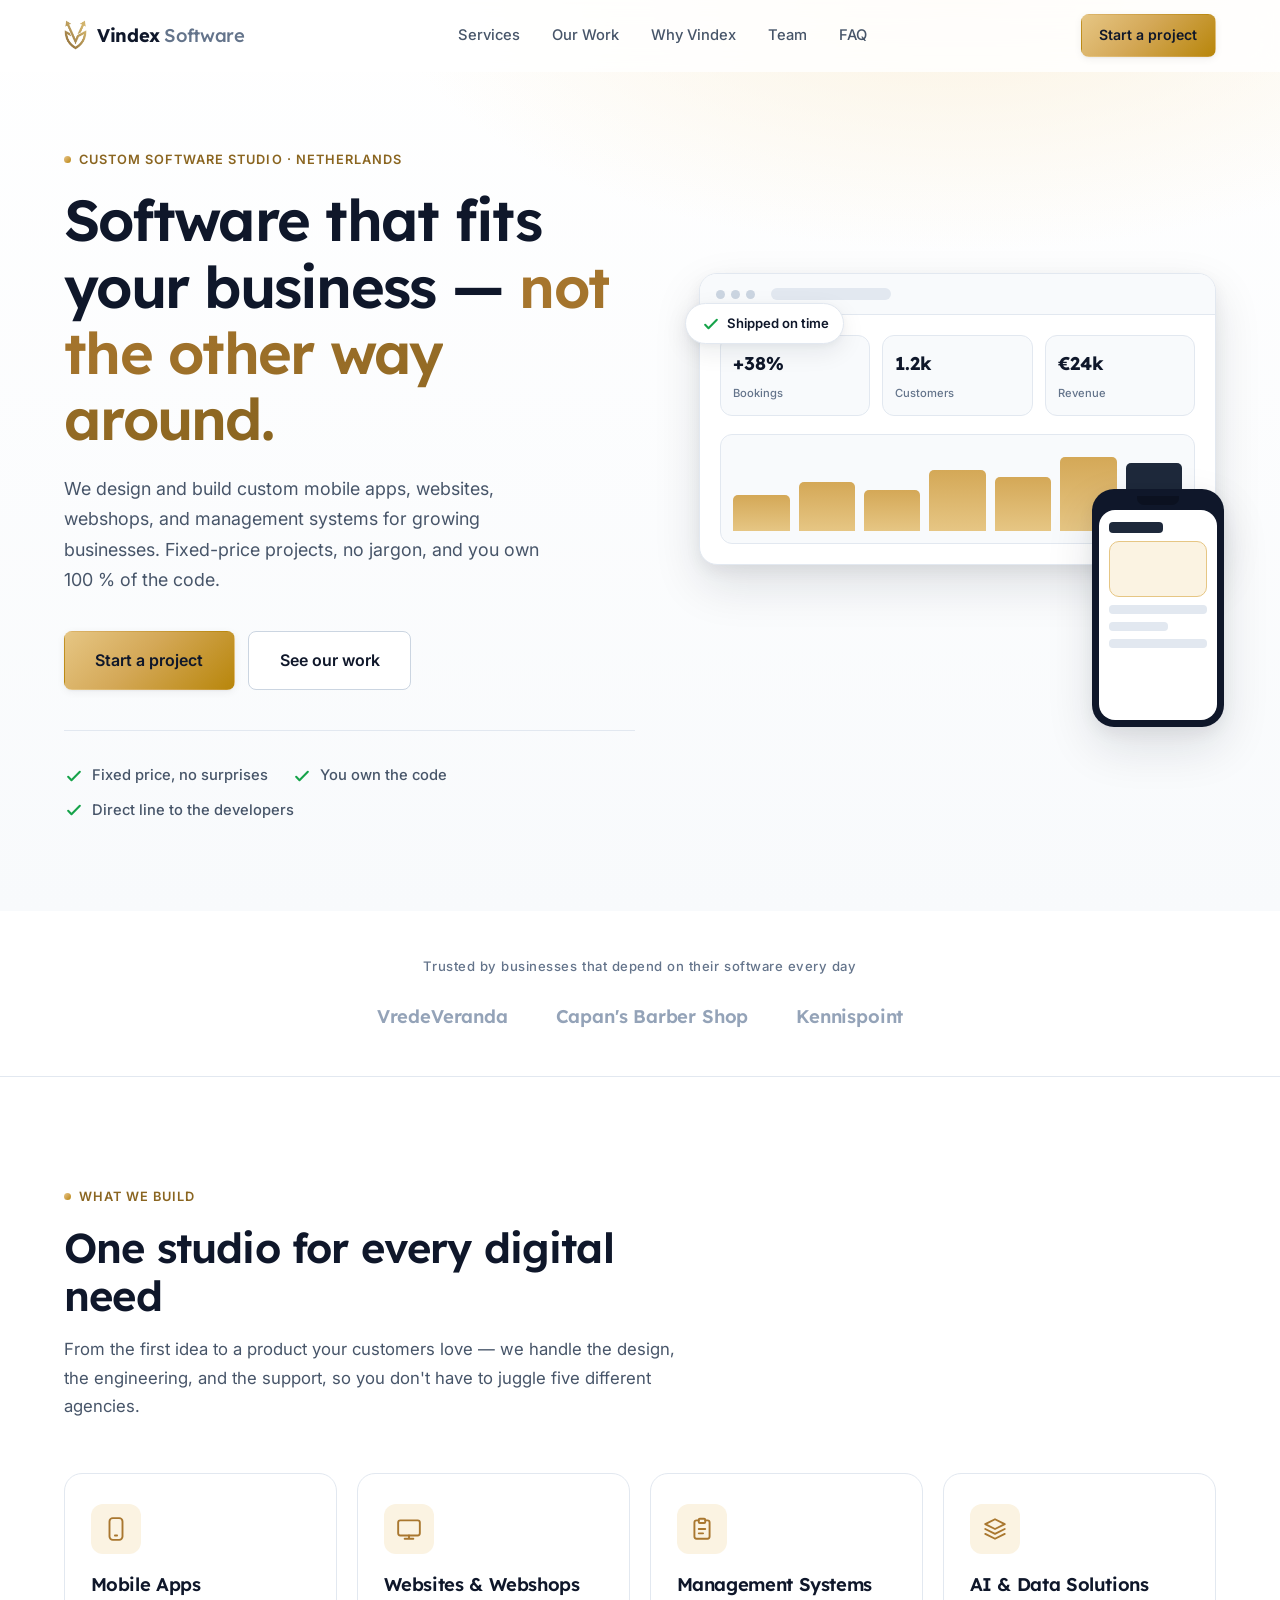
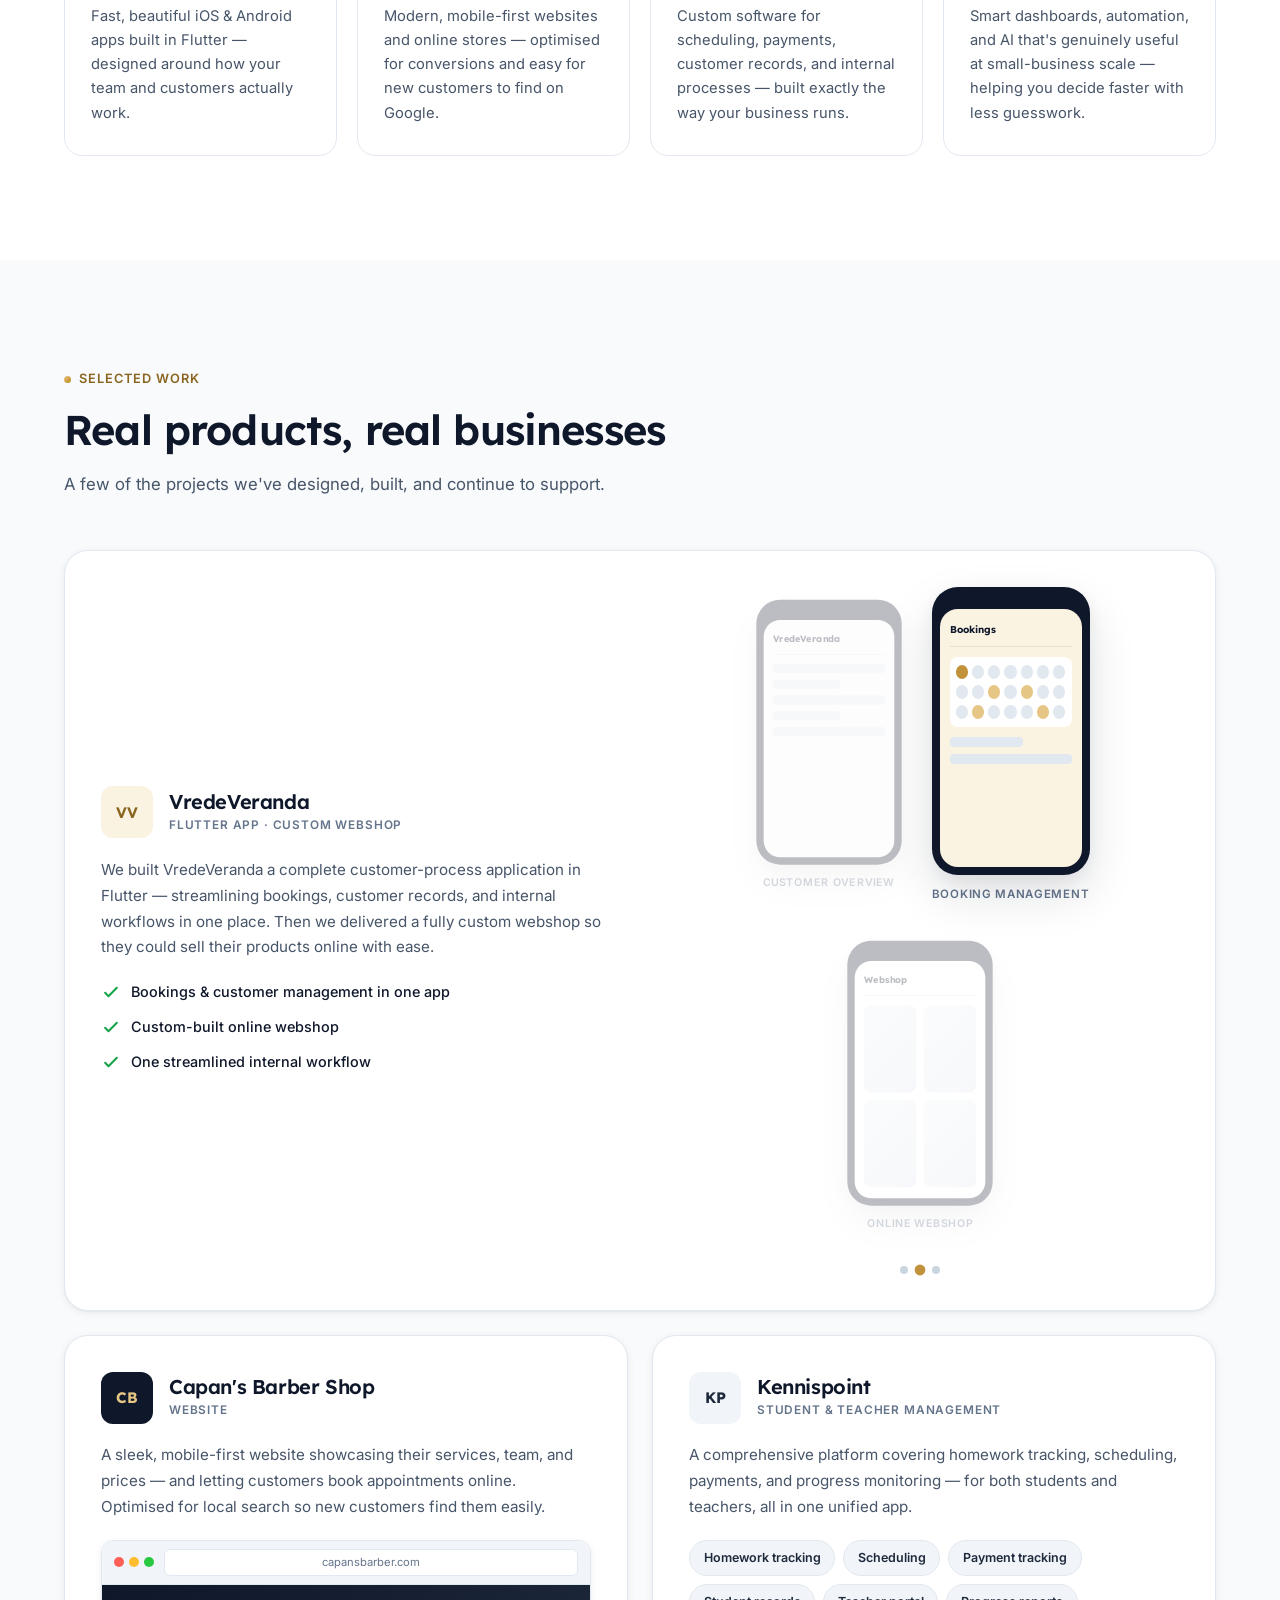
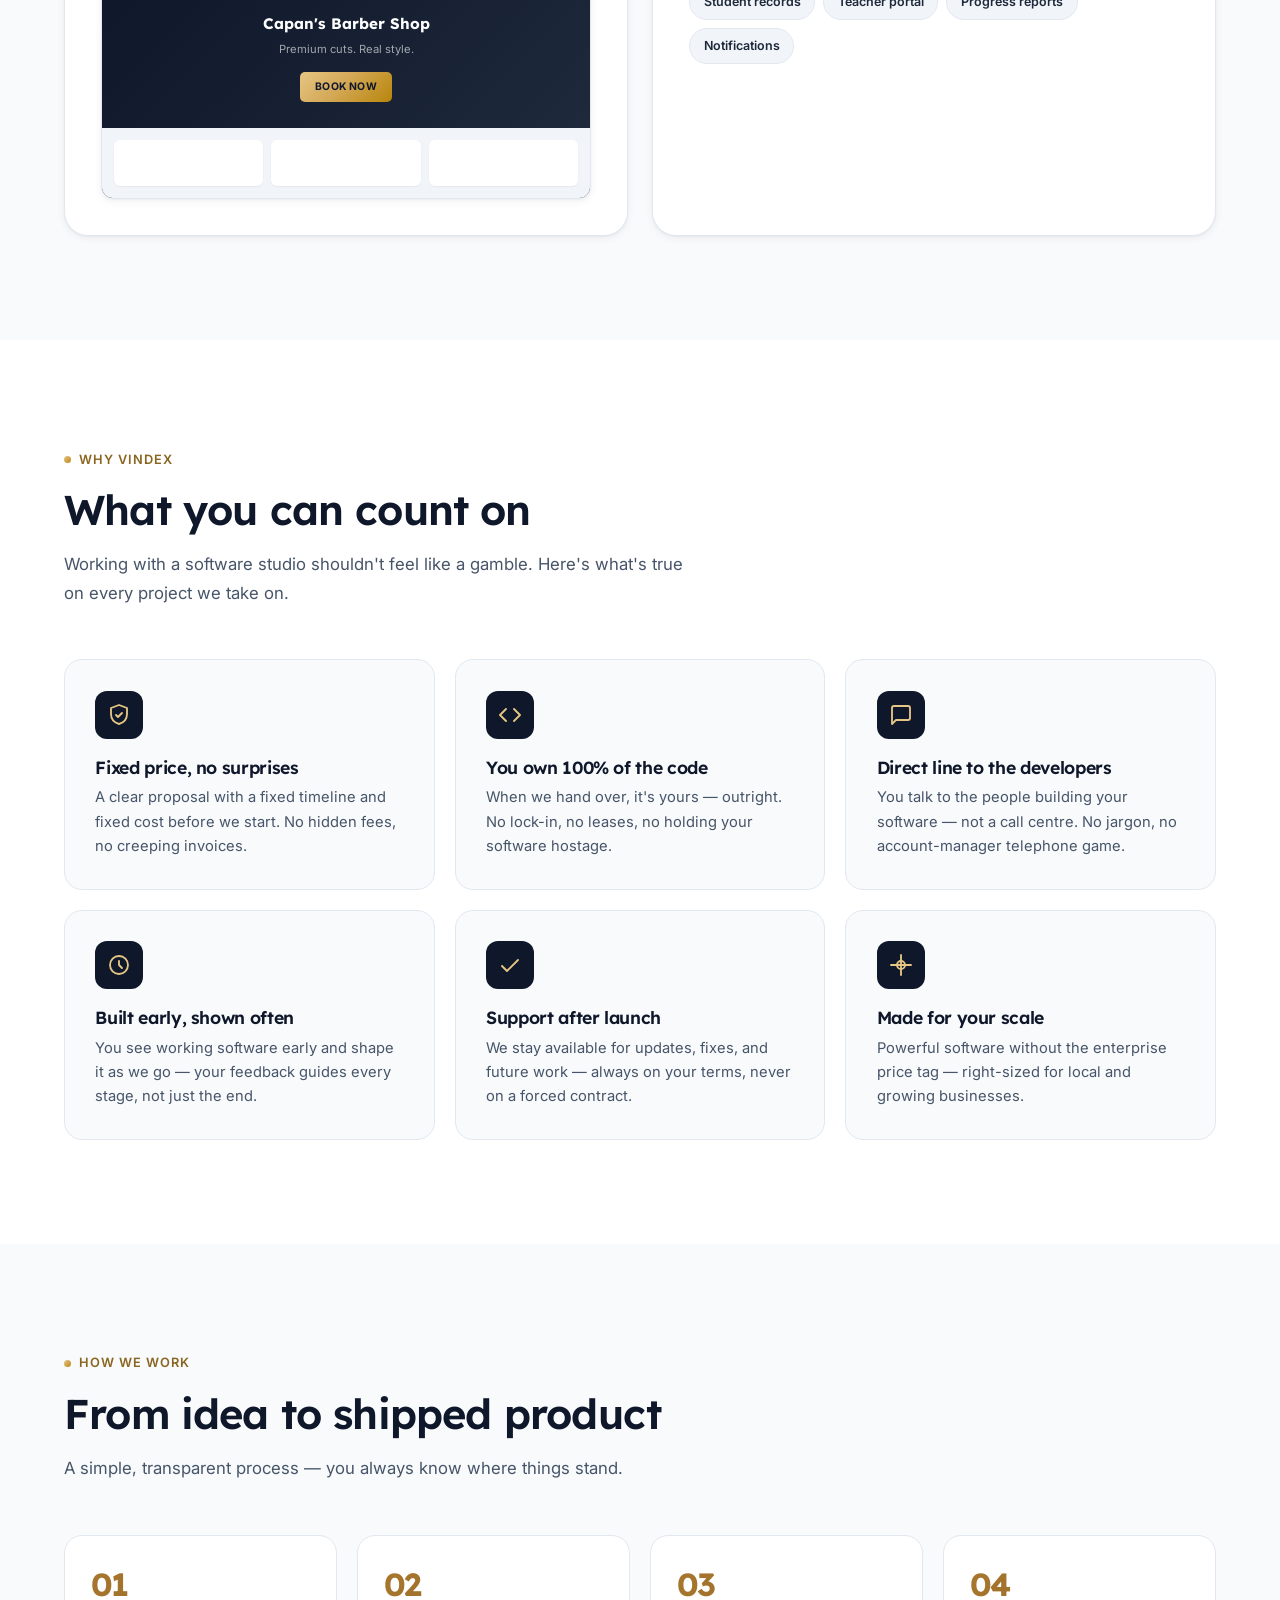
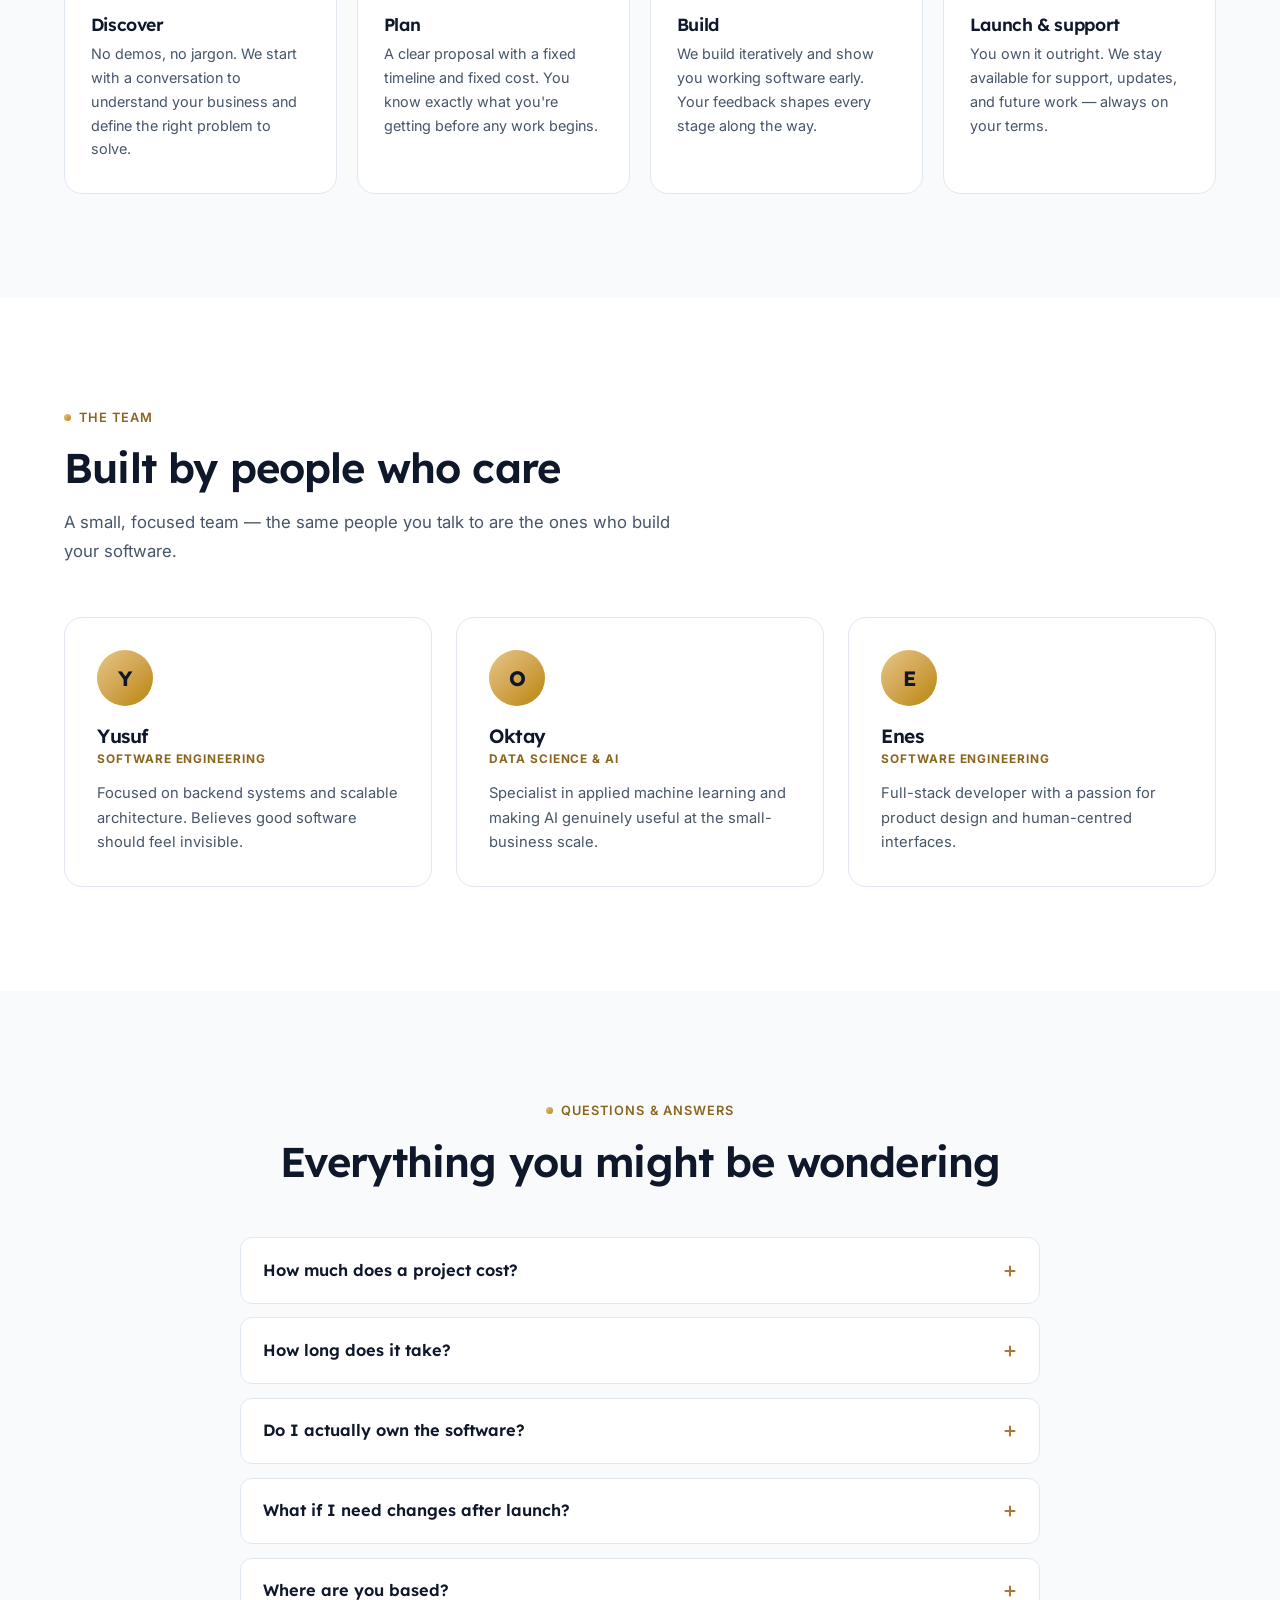
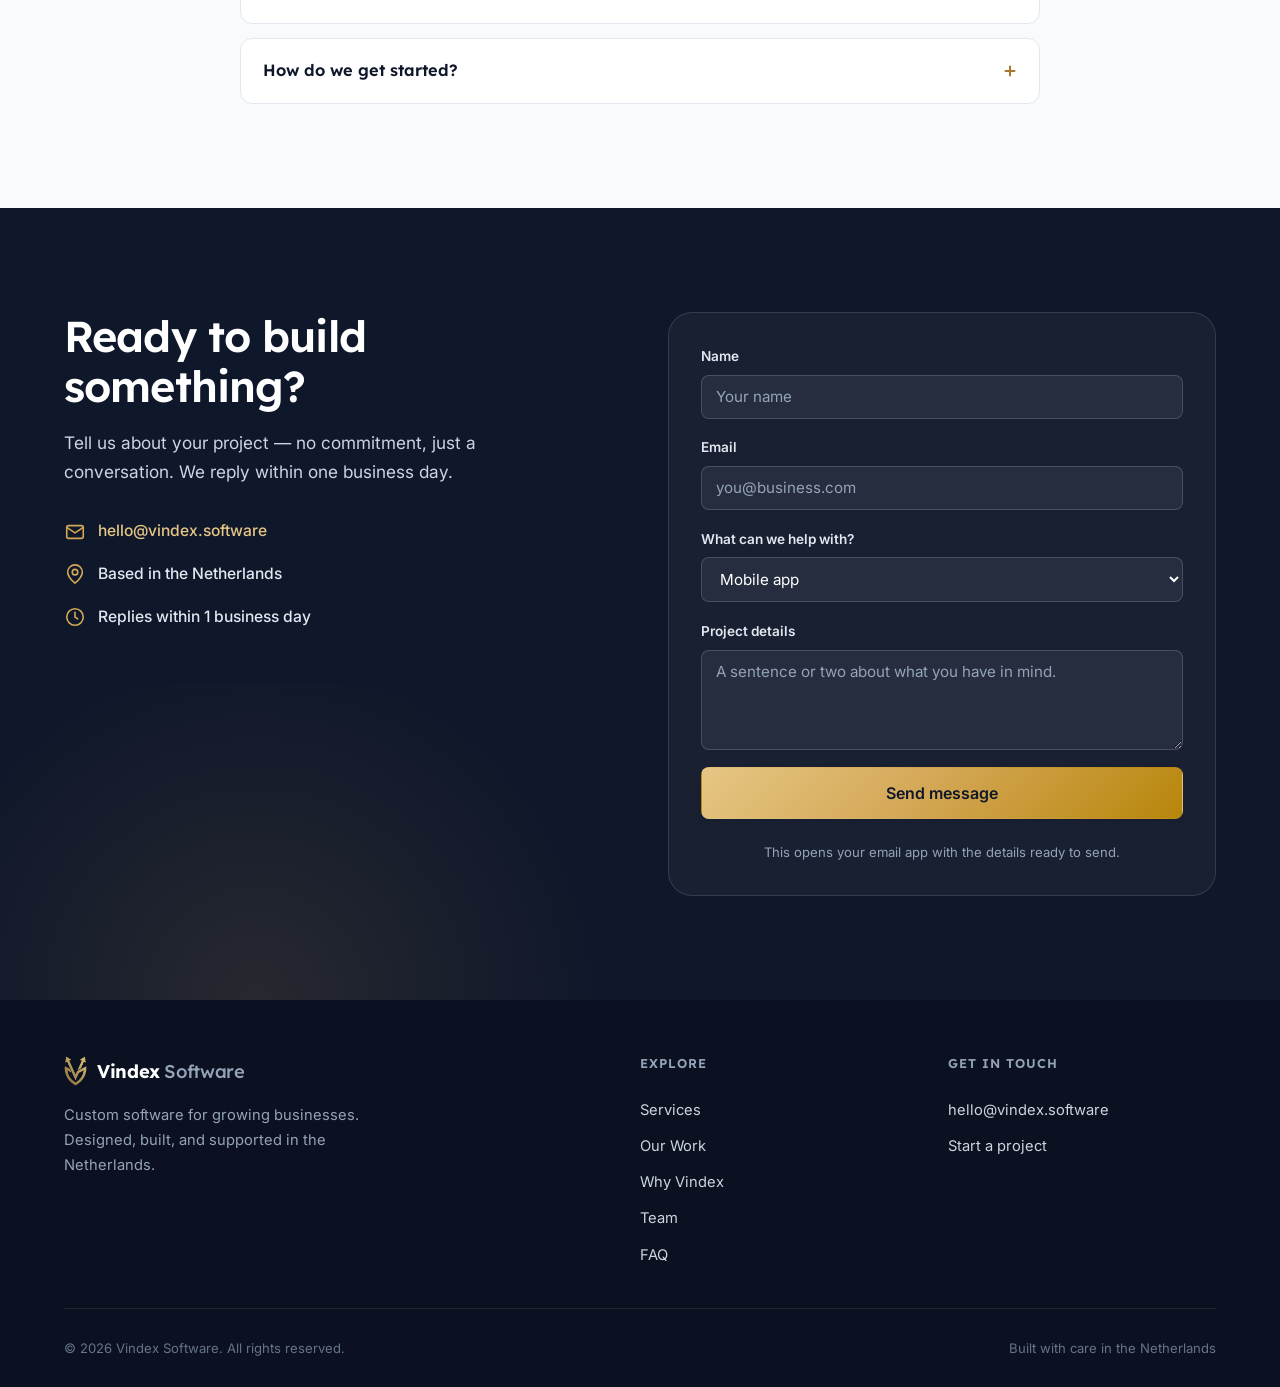
==== commit 343fb451: "redesigning the website" ====
--- a/index.html
+++ b/index.html
@@ -4,352 +4,603 @@
 <head>
   <meta charset="UTF-8" />
   <meta name="viewport" content="width=device-width, initial-scale=1.0" />
-  <title>Vindex Software – We Build Custom Software</title>
+  <title>Vindex Software — Custom Software for Growing Businesses</title>
   <meta name="description"
-    content="Vindex Software builds custom mobile apps, webshops, and management systems for local businesses." />
+    content="Vindex Software is a custom software studio building mobile apps, websites, webshops, and management systems for local businesses. Fixed-price projects, no hidden fees, and you own 100% of the code." />
+  <meta name="theme-color" content="#0F172A" />
+  <link rel="canonical" href="https://vindexsoft.com/" />
+
+  <!-- Open Graph / social -->
+  <meta property="og:type" content="website" />
+  <meta property="og:title" content="Vindex Software — Custom Software for Growing Businesses" />
+  <meta property="og:description"
+    content="Custom mobile apps, websites, webshops, and management systems for local businesses. Fixed-price, transparent, and built to last." />
+  <meta property="og:url" content="https://vindexsoft.com/" />
+  <meta property="og:site_name" content="Vindex Software" />
+  <meta name="twitter:card" content="summary_large_image" />
+
+  <link rel="icon" type="image/png" href="assets/vindex-mark.png" />
+
+  <!-- Fonts: Lexend (headings, built for readability & trust) + Inter (body) -->
   <link rel="preconnect" href="https://fonts.googleapis.com" />
   <link rel="preconnect" href="https://fonts.gstatic.com" crossorigin />
   <link
-    href="https://fonts.googleapis.com/css2?family=Inter:wght@300;400;500;600;700;800&display=swap"
+    href="https://fonts.googleapis.com/css2?family=Lexend:wght@400;500;600;700&family=Inter:wght@400;500;600;700&display=swap"
     rel="stylesheet" />
   <link rel="stylesheet" href="css/style.css" />
+
+  <!-- Structured data: helps search engines & AI assistants trust and describe the business -->
+  <script type="application/ld+json">
+  {
+    "@context": "https://schema.org",
+    "@type": "Organization",
+    "name": "Vindex Software",
+    "url": "https://vindexsoft.com",
+    "email": "hello@vindex.software",
+    "description": "Custom software studio building mobile apps, websites, webshops, and management systems for local businesses.",
+    "logo": "https://vindexsoft.com/assets/vindex-mark.png",
+    "areaServed": "Netherlands",
+    "knowsAbout": ["Flutter app development", "Web development", "E-commerce", "Business management software", "AI solutions"]
+  }
+  </script>
 </head>
 
 <body>
-
-  <!-- ─── Nav ─── -->
-  <nav id="nav">
+  <a href="#main" class="skip-link">Skip to content</a>
+
+  <!-- ─────────────────────────  Nav  ───────────────────────── -->
+  <header id="nav">
     <div class="container nav-inner">
-      <a href="#hero" class="brand" aria-label="Vindex Software home">
-        <img src="assets/vindex-mark.png" alt="Vindex Software" class="brand-mark" />
-        Vindex Software
+      <a href="#hero" class="brand" aria-label="Vindex Software — home">
+        <img src="assets/vindex-mark.png" alt="" class="brand-mark" aria-hidden="true" />
+        <span>Vindex<span class="brand-soft"> Software</span></span>
       </a>
-      <ul class="nav-links">
-        <li><a href="#clients">Our Work</a></li>
-        <li><a href="#services">Services</a></li>
-        <li><a href="#team">Team</a></li>
-        <li><a href="#contact">Contact</a></li>
-      </ul>
-      <a href="mailto:hello@vindex.software" class="nav-cta">Get in touch</a>
+
+      <nav class="nav-links" aria-label="Primary">
+        <a href="#services">Services</a>
+        <a href="#work">Our Work</a>
+        <a href="#why">Why Vindex</a>
+        <a href="#team">Team</a>
+        <a href="#faq">FAQ</a>
+      </nav>
+
+      <div class="nav-actions">
+        <a href="#contact" class="btn btn-primary btn-sm">Start a project</a>
+        <button class="nav-toggle" id="nav-toggle" aria-label="Open menu" aria-expanded="false" aria-controls="mobile-menu">
+          <span></span><span></span><span></span>
+        </button>
+      </div>
     </div>
-  </nav>
-
-  <!-- ─── Hero ─── -->
-  <section id="hero">
-    <div class="container hero-container">
-      <div class="hero-copy">
-        <p class="hero-eyebrow">Custom software studio</p>
-        <h1>We build custom software<br /><span class="highlight">for your business.</span></h1>
-        <p class="lead">
-          From Flutter mobile apps to webshops and management systems — we deliver tailored digital
-          solutions that help your business grow, without the enterprise price tag.
-        </p>
-        <div class="hero-actions">
-          <a href="#clients" class="btn btn-primary">See our work</a>
-          <a href="mailto:hello@vindex.software" class="btn btn-ghost">Talk to us</a>
-        </div>
-      </div>
-
-      <div class="hero-visual">
-        <!-- Video / showreel placeholder – swap src for a real video when ready -->
-        <div class="video-placeholder" id="video-placeholder" role="img" aria-label="Showreel coming soon">
-          <div class="video-bg-gradient"></div>
-          <div class="video-center">
-            <button class="play-btn" aria-label="Play showreel">
-              <svg width="28" height="28" viewBox="0 0 24 24" fill="white" aria-hidden="true">
-                <path d="M8 5v14l11-7z" />
-              </svg>
-            </button>
-            <p class="video-label">Showreel coming soon</p>
-          </div>
-        </div>
-      </div>
+
+    <!-- Mobile menu -->
+    <div class="mobile-menu" id="mobile-menu" hidden>
+      <a href="#services">Services</a>
+      <a href="#work">Our Work</a>
+      <a href="#why">Why Vindex</a>
+      <a href="#team">Team</a>
+      <a href="#faq">FAQ</a>
+      <a href="#contact" class="btn btn-primary">Start a project</a>
     </div>
-  </section>
-
-  <!-- ─── Clients / Portfolio ─── -->
-  <section id="clients">
-    <div class="container">
-      <p class="section-eyebrow">Previous clients</p>
-      <h2 class="section-title">Work we're proud of</h2>
-
-      <div class="clients-grid">
-
-        <!-- VredeVeranda -->
-        <div class="client-card featured reveal">
-          <div class="client-header">
-            <div class="client-logo vv">VV</div>
-            <div class="client-meta">
-              <h3>VredeVeranda</h3>
-              <p class="client-type">Flutter App &amp; Webshop</p>
-            </div>
-          </div>
-          <p class="client-desc">
-            We built VredeVeranda a complete customer process application in Flutter — streamlining
-            bookings, customer records, and internal workflows. On top of that, we delivered a
-            fully custom webshop so they could sell their products online with ease.
+  </header>
+
+  <main id="main">
+
+    <!-- ─────────────────────────  Hero  ───────────────────────── -->
+    <section id="hero">
+      <div class="container hero-container">
+        <div class="hero-copy">
+          <p class="eyebrow"><span class="eyebrow-dot"></span>Custom software studio · Netherlands</p>
+          <h1>Software that fits your business —<span class="grad"> not the other way around.</span></h1>
+          <p class="lead">
+            We design and build custom mobile apps, websites, webshops, and management systems for
+            growing businesses. Fixed-price projects, no jargon, and you own 100&nbsp;% of the code.
           </p>
-          <div class="screenshot-wrapper">
-            <div class="screenshot-track" id="vv-track">
-              <!-- Screen 1 -->
-              <div class="screenshot-slide active">
-                <div class="phone-mockup">
-                  <div class="phone-notch"></div>
-                  <div class="phone-screen s1">
-                    <div class="mock-topbar">VredeVeranda</div>
-                    <div class="mock-list">
-                      <div class="mock-row"></div>
-                      <div class="mock-row short"></div>
-                      <div class="mock-row"></div>
-                      <div class="mock-row short"></div>
-                      <div class="mock-row"></div>
+          <div class="hero-actions">
+            <a href="#contact" class="btn btn-primary btn-lg">Start a project</a>
+            <a href="#work" class="btn btn-ghost btn-lg">See our work</a>
+          </div>
+
+          <ul class="hero-trust" aria-label="What you can count on">
+            <li>
+              <svg class="ic-check" viewBox="0 0 24 24" aria-hidden="true"><path d="m5 13 4 4L19 7" /></svg>
+              Fixed price, no surprises
+            </li>
+            <li>
+              <svg class="ic-check" viewBox="0 0 24 24" aria-hidden="true"><path d="m5 13 4 4L19 7" /></svg>
+              You own the code
+            </li>
+            <li>
+              <svg class="ic-check" viewBox="0 0 24 24" aria-hidden="true"><path d="m5 13 4 4L19 7" /></svg>
+              Direct line to the developers
+            </li>
+          </ul>
+        </div>
+
+        <!-- Polished product mockup (CSS) -->
+        <div class="hero-visual" aria-hidden="true">
+          <div class="mock-dash">
+            <div class="mock-dash-top">
+              <span class="mock-dot"></span><span class="mock-dot"></span><span class="mock-dot"></span>
+              <div class="mock-pill"></div>
+            </div>
+            <div class="mock-dash-body">
+              <div class="mock-kpis">
+                <div class="mock-kpi"><span class="kpi-num">+38%</span><span class="kpi-lbl">Bookings</span></div>
+                <div class="mock-kpi"><span class="kpi-num">1.2k</span><span class="kpi-lbl">Customers</span></div>
+                <div class="mock-kpi"><span class="kpi-num">€24k</span><span class="kpi-lbl">Revenue</span></div>
+              </div>
+              <div class="mock-chart">
+                <span style="height:42%"></span><span style="height:58%"></span><span style="height:48%"></span>
+                <span style="height:72%"></span><span style="height:64%"></span><span style="height:88%"></span>
+                <span style="height:80%"></span>
+              </div>
+            </div>
+          </div>
+          <div class="mock-phone">
+            <div class="mock-phone-notch"></div>
+            <div class="mock-phone-screen">
+              <div class="mp-bar"></div>
+              <div class="mp-card"></div>
+              <div class="mp-row"></div>
+              <div class="mp-row short"></div>
+              <div class="mp-row"></div>
+            </div>
+          </div>
+          <div class="mock-badge">
+            <svg class="ic-check" viewBox="0 0 24 24" aria-hidden="true"><path d="m5 13 4 4L19 7" /></svg>
+            Shipped on time
+          </div>
+        </div>
+      </div>
+    </section>
+
+    <!-- ─────────────────────────  Trust strip  ───────────────────────── -->
+    <section id="trusted" aria-label="Businesses we work with">
+      <div class="container">
+        <p class="trust-label">Trusted by businesses that depend on their software every day</p>
+        <ul class="trust-logos">
+          <li>VredeVeranda</li>
+          <li>Capan's Barber Shop</li>
+          <li>Kennispoint</li>
+        </ul>
+      </div>
+    </section>
+
+    <!-- ─────────────────────────  Services  ───────────────────────── -->
+    <section id="services">
+      <div class="container">
+        <div class="section-head">
+          <p class="eyebrow"><span class="eyebrow-dot"></span>What we build</p>
+          <h2 class="section-title">One studio for every digital need</h2>
+          <p class="section-sub">From the first idea to a product your customers love — we handle the design, the
+            engineering, and the support, so you don't have to juggle five different agencies.</p>
+        </div>
+
+        <div class="services-grid">
+          <article class="service-card reveal">
+            <div class="service-icon">
+              <svg viewBox="0 0 24 24" aria-hidden="true"><rect x="6" y="2" width="12" height="20" rx="3" /><path d="M11 18h2" /></svg>
+            </div>
+            <h3>Mobile Apps</h3>
+            <p>Fast, beautiful iOS &amp; Android apps built in Flutter — designed around how your team and customers
+              actually work.</p>
+          </article>
+
+          <article class="service-card reveal">
+            <div class="service-icon">
+              <svg viewBox="0 0 24 24" aria-hidden="true"><rect x="2" y="4" width="20" height="14" rx="2" /><path d="M8 21h8M12 18v3" /></svg>
+            </div>
+            <h3>Websites &amp; Webshops</h3>
+            <p>Modern, mobile-first websites and online stores — optimised for conversions and easy for new customers
+              to find on Google.</p>
+          </article>
+
+          <article class="service-card reveal">
+            <div class="service-icon">
+              <svg viewBox="0 0 24 24" aria-hidden="true"><path d="M9 4H7a2 2 0 0 0-2 2v13a2 2 0 0 0 2 2h10a2 2 0 0 0 2-2V6a2 2 0 0 0-2-2h-2" /><rect x="9" y="2.5" width="6" height="4" rx="1" /><path d="M9 12h6M9 16h4" /></svg>
+            </div>
+            <h3>Management Systems</h3>
+            <p>Custom software for scheduling, payments, customer records, and internal processes — built exactly the
+              way your business runs.</p>
+          </article>
+
+          <article class="service-card reveal">
+            <div class="service-icon">
+              <svg viewBox="0 0 24 24" aria-hidden="true"><path d="M12 3 3 7.5 12 12l9-4.5L12 3Z" /><path d="M3 12l9 4.5L21 12M3 16.5 12 21l9-4.5" /></svg>
+            </div>
+            <h3>AI &amp; Data Solutions</h3>
+            <p>Smart dashboards, automation, and AI that's genuinely useful at small-business scale — helping you decide
+              faster with less guesswork.</p>
+          </article>
+        </div>
+      </div>
+    </section>
+
+    <!-- ─────────────────────────  Work / Case studies  ───────────────────────── -->
+    <section id="work">
+      <div class="container">
+        <div class="section-head">
+          <p class="eyebrow"><span class="eyebrow-dot"></span>Selected work</p>
+          <h2 class="section-title">Real products, real businesses</h2>
+          <p class="section-sub">A few of the projects we've designed, built, and continue to support.</p>
+        </div>
+
+        <div class="work-grid">
+
+          <!-- VredeVeranda (featured) -->
+          <article class="work-card featured reveal">
+            <div class="work-info">
+              <div class="work-header">
+                <div class="work-logo vv">VV</div>
+                <div>
+                  <h3>VredeVeranda</h3>
+                  <p class="work-type">Flutter app · Custom webshop</p>
+                </div>
+              </div>
+              <p class="work-desc">
+                We built VredeVeranda a complete customer-process application in Flutter — streamlining bookings,
+                customer records, and internal workflows in one place. Then we delivered a fully custom webshop so
+                they could sell their products online with ease.
+              </p>
+              <ul class="work-points">
+                <li><svg class="ic-check" viewBox="0 0 24 24" aria-hidden="true"><path d="m5 13 4 4L19 7" /></svg>Bookings &amp; customer management in one app</li>
+                <li><svg class="ic-check" viewBox="0 0 24 24" aria-hidden="true"><path d="m5 13 4 4L19 7" /></svg>Custom-built online webshop</li>
+                <li><svg class="ic-check" viewBox="0 0 24 24" aria-hidden="true"><path d="m5 13 4 4L19 7" /></svg>One streamlined internal workflow</li>
+              </ul>
+            </div>
+
+            <div class="screenshot-wrapper">
+              <div class="screenshot-track" id="vv-track">
+                <div class="screenshot-slide active">
+                  <div class="phone-mockup">
+                    <div class="phone-notch"></div>
+                    <div class="phone-screen s1">
+                      <div class="mock-topbar">VredeVeranda</div>
+                      <div class="mock-list">
+                        <div class="mock-row"></div><div class="mock-row short"></div><div class="mock-row"></div>
+                        <div class="mock-row short"></div><div class="mock-row"></div>
+                      </div>
                     </div>
                   </div>
+                  <p class="slide-caption">Customer overview</p>
                 </div>
-                <p class="slide-caption">Customer overview</p>
-              </div>
-              <!-- Screen 2 -->
-              <div class="screenshot-slide">
-                <div class="phone-mockup">
-                  <div class="phone-notch"></div>
-                  <div class="phone-screen s2">
-                    <div class="mock-topbar">Bookings</div>
-                    <div class="mock-calendar">
-                      <div class="cal-row"><div class="cal-cell active"></div><div class="cal-cell"></div><div class="cal-cell"></div><div class="cal-cell"></div><div class="cal-cell"></div><div class="cal-cell"></div><div class="cal-cell"></div></div>
-                      <div class="cal-row"><div class="cal-cell"></div><div class="cal-cell"></div><div class="cal-cell dot"></div><div class="cal-cell"></div><div class="cal-cell dot"></div><div class="cal-cell"></div><div class="cal-cell"></div></div>
-                      <div class="cal-row"><div class="cal-cell"></div><div class="cal-cell dot"></div><div class="cal-cell"></div><div class="cal-cell"></div><div class="cal-cell"></div><div class="cal-cell dot"></div><div class="cal-cell"></div></div>
-                    </div>
-                    <div class="mock-list">
-                      <div class="mock-row short"></div>
-                      <div class="mock-row"></div>
+                <div class="screenshot-slide">
+                  <div class="phone-mockup">
+                    <div class="phone-notch"></div>
+                    <div class="phone-screen s2">
+                      <div class="mock-topbar">Bookings</div>
+                      <div class="mock-calendar">
+                        <div class="cal-row"><div class="cal-cell active"></div><div class="cal-cell"></div><div class="cal-cell"></div><div class="cal-cell"></div><div class="cal-cell"></div><div class="cal-cell"></div><div class="cal-cell"></div></div>
+                        <div class="cal-row"><div class="cal-cell"></div><div class="cal-cell"></div><div class="cal-cell dot"></div><div class="cal-cell"></div><div class="cal-cell dot"></div><div class="cal-cell"></div><div class="cal-cell"></div></div>
+                        <div class="cal-row"><div class="cal-cell"></div><div class="cal-cell dot"></div><div class="cal-cell"></div><div class="cal-cell"></div><div class="cal-cell"></div><div class="cal-cell dot"></div><div class="cal-cell"></div></div>
+                      </div>
+                      <div class="mock-list"><div class="mock-row short"></div><div class="mock-row"></div></div>
                     </div>
                   </div>
+                  <p class="slide-caption">Booking management</p>
                 </div>
-                <p class="slide-caption">Booking management</p>
-              </div>
-              <!-- Screen 3 -->
-              <div class="screenshot-slide">
-                <div class="phone-mockup">
-                  <div class="phone-notch"></div>
-                  <div class="phone-screen s3">
-                    <div class="mock-topbar">Webshop</div>
-                    <div class="mock-product-grid">
-                      <div class="mock-product"></div>
-                      <div class="mock-product"></div>
-                      <div class="mock-product"></div>
-                      <div class="mock-product"></div>
+                <div class="screenshot-slide">
+                  <div class="phone-mockup">
+                    <div class="phone-notch"></div>
+                    <div class="phone-screen s3">
+                      <div class="mock-topbar">Webshop</div>
+                      <div class="mock-product-grid">
+                        <div class="mock-product"></div><div class="mock-product"></div>
+                        <div class="mock-product"></div><div class="mock-product"></div>
+                      </div>
                     </div>
                   </div>
+                  <p class="slide-caption">Online webshop</p>
                 </div>
-                <p class="slide-caption">Online webshop</p>
-              </div>
-            </div>
-
-            <div class="slider-dots">
-              <button class="slider-dot active" data-index="0" data-track="vv-track" aria-label="Screen 1"></button>
-              <button class="slider-dot" data-index="1" data-track="vv-track" aria-label="Screen 2"></button>
-              <button class="slider-dot" data-index="2" data-track="vv-track" aria-label="Screen 3"></button>
-            </div>
-          </div>
-        </div>
-
-        <!-- Capan's Barber Shop -->
-        <div class="client-card reveal">
-          <div class="client-header">
-            <div class="client-logo cb">CB</div>
-            <div class="client-meta">
-              <h3>Capan's Barber Shop</h3>
-              <p class="client-type">Website</p>
-            </div>
-          </div>
-          <p class="client-desc">
-            A sleek, mobile-first website for Capan's Barber Shop — showcasing their services,
-            team, and prices while letting customers book appointments online.
-            Optimised for local search so new customers can find them easily.
-          </p>
-          <div class="browser-mockup">
-            <div class="browser-chrome">
-              <div class="browser-dots">
-                <span></span><span></span><span></span>
-              </div>
-              <div class="browser-url-bar">capansbarber.com</div>
-            </div>
-            <div class="browser-body">
-              <div class="site-hero">
-                <div class="site-title">Capan's Barber Shop</div>
-                <div class="site-sub">Premium cuts. Real style.</div>
-                <div class="site-btn">Book now</div>
-              </div>
-              <div class="site-cards">
-                <div class="site-card"></div>
-                <div class="site-card"></div>
-                <div class="site-card"></div>
-              </div>
-            </div>
-          </div>
-        </div>
-
-        <!-- Kennispoint -->
-        <div class="client-card reveal">
-          <div class="client-header">
-            <div class="client-logo kp">KP</div>
-            <div class="client-meta">
-              <h3>Kennispoint</h3>
-              <p class="client-type">Student &amp; Teacher Management App</p>
-            </div>
-          </div>
-          <p class="client-desc">
-            A comprehensive management platform for Kennispoint covering homework tracking,
-            scheduling, payment management, and progress monitoring — for both students and
-            teachers in one unified app.
-          </p>
-          <div class="feature-tags">
-            <span class="tag">Homework tracking</span>
-            <span class="tag">Scheduling</span>
-            <span class="tag">Payment tracking</span>
-            <span class="tag">Student records</span>
-            <span class="tag">Teacher portal</span>
-            <span class="tag">Progress reports</span>
-            <span class="tag">Notifications</span>
-          </div>
-        </div>
-
-      </div>
-    </div>
-  </section>
-
-  <!-- ─── Services ─── -->
-  <section id="services">
-    <div class="container">
-      <p class="section-eyebrow">What we build</p>
-      <h2 class="section-title">Custom software for every need</h2>
-      <div class="services-grid">
-
-        <div class="service-card reveal">
-          <div class="service-icon">
-            <svg width="26" height="26" viewBox="0 0 24 24" fill="none" aria-hidden="true">
-              <rect x="5" y="2" width="14" height="20" rx="2" stroke="#1A7A4A" stroke-width="1.5" />
-              <path d="M9 18h6" stroke="#1A7A4A" stroke-width="1.5" stroke-linecap="round" />
-            </svg>
-          </div>
-          <h3>Mobile Apps</h3>
-          <p>Native and cross-platform apps in Flutter for iOS and Android. Beautiful, fast, and built around how your team actually works.</p>
-        </div>
-
-        <div class="service-card reveal">
-          <div class="service-icon">
-            <svg width="26" height="26" viewBox="0 0 24 24" fill="none" aria-hidden="true">
-              <rect x="2" y="3" width="20" height="14" rx="2" stroke="#1A7A4A" stroke-width="1.5" />
-              <path d="M8 21h8M12 17v4" stroke="#1A7A4A" stroke-width="1.5" stroke-linecap="round" />
-            </svg>
-          </div>
-          <h3>Websites &amp; Webshops</h3>
-          <p>Fast, modern websites and e-commerce stores. Mobile-first design, optimised for conversions and local search engines.</p>
-        </div>
-
-        <div class="service-card reveal">
-          <div class="service-icon">
-            <svg width="26" height="26" viewBox="0 0 24 24" fill="none" aria-hidden="true">
-              <path d="M9 5H7a2 2 0 00-2 2v12a2 2 0 002 2h10a2 2 0 002-2V7a2 2 0 00-2-2h-2" stroke="#1A7A4A" stroke-width="1.5" />
-              <rect x="9" y="3" width="6" height="4" rx="1" stroke="#1A7A4A" stroke-width="1.5" />
-              <path d="M9 12h6M9 16h4" stroke="#1A7A4A" stroke-width="1.5" stroke-linecap="round" />
-            </svg>
-          </div>
-          <h3>Management Systems</h3>
-          <p>Custom business software for scheduling, payments, customer management, and internal processes — built exactly how you need it.</p>
-        </div>
-
-        <div class="service-card reveal">
-          <div class="service-icon">
-            <svg width="26" height="26" viewBox="0 0 24 24" fill="none" aria-hidden="true">
-              <path d="M12 2L2 7l10 5 10-5-10-5zM2 17l10 5 10-5M2 12l10 5 10-5" stroke="#1A7A4A" stroke-width="1.5" stroke-linecap="round" stroke-linejoin="round" />
-            </svg>
-          </div>
-          <h3>AI &amp; Data Solutions</h3>
-          <p>Integrate AI into your business: smart dashboards, automation, and data insights that help you make better decisions, faster.</p>
-        </div>
-
-      </div>
-    </div>
-  </section>
-
-  <!-- ─── Process ─── -->
-  <section id="process">
-    <div class="container">
-      <p class="section-eyebrow">How we work</p>
-      <h2 class="section-title">From idea to shipped product</h2>
-      <div class="process-grid">
-        <div class="process-step reveal">
-          <div class="step-num">01</div>
-          <h3>Discover</h3>
-          <p>No demos, no jargon. We start with a conversation to understand your business and define the right problem to solve.</p>
-        </div>
-        <div class="process-step reveal">
-          <div class="step-num">02</div>
-          <h3>Plan</h3>
-          <p>A clear proposal with a fixed timeline and fixed cost. No surprises, no hidden fees. You know exactly what you're getting.</p>
-        </div>
-        <div class="process-step reveal">
-          <div class="step-num">03</div>
-          <h3>Build</h3>
-          <p>We build iteratively and show you working software early. Your feedback shapes every stage — not just at the end.</p>
-        </div>
-        <div class="process-step reveal">
-          <div class="step-num">04</div>
-          <h3>Launch &amp; Support</h3>
-          <p>You own it outright. We stay available for support, updates, and future work — always on your terms.</p>
-        </div>
-      </div>
-    </div>
-  </section>
-
-  <!-- ─── Team ─── -->
-  <section id="team">
-    <div class="container">
-      <p class="section-eyebrow">The team</p>
-      <h2 class="section-title">Built by people who care</h2>
-      <div class="team-grid">
-        <div class="team-card reveal">
-          <div class="avatar">Y</div>
-          <h3>Yusuf</h3>
-          <p class="role">Software Engineering</p>
-          <p>CS&amp;E student focused on backend systems and scalable architecture. Believes good software should feel invisible.</p>
-        </div>
-        <div class="team-card reveal">
-          <div class="avatar">O</div>
-          <h3>Oktay</h3>
-          <p class="role">Data Science &amp; AI</p>
-          <p>Specialist in applied machine learning and making AI actually useful at the small-business scale.</p>
-        </div>
-        <div class="team-card reveal">
-          <div class="avatar">E</div>
-          <h3>Enes</h3>
-          <p class="role">Software Engineering</p>
-          <p>Full-stack developer with a passion for product design and human-centred interfaces.</p>
-        </div>
-      </div>
-    </div>
-  </section>
-
-  <!-- ─── Contact ─── -->
-  <section id="contact">
-    <div class="container contact-inner">
-      <h2 class="reveal">Ready to build something?</h2>
-      <p class="contact-lead reveal">Tell us about your project — no commitment, just a conversation.</p>
-      <a href="mailto:hello@vindex.software" class="btn btn-primary btn-large reveal">hello@vindex.software</a>
-    </div>
-  </section>
-
-  <!-- ─── Footer ─── -->
+              </div>
+              <div class="slider-dots">
+                <button class="slider-dot active" data-index="0" data-track="vv-track" aria-label="Screen 1: Customer overview"></button>
+                <button class="slider-dot" data-index="1" data-track="vv-track" aria-label="Screen 2: Booking management"></button>
+                <button class="slider-dot" data-index="2" data-track="vv-track" aria-label="Screen 3: Online webshop"></button>
+              </div>
+            </div>
+          </article>
+
+          <!-- Capan's Barber Shop -->
+          <article class="work-card reveal">
+            <div class="work-header">
+              <div class="work-logo cb">CB</div>
+              <div>
+                <h3>Capan's Barber Shop</h3>
+                <p class="work-type">Website</p>
+              </div>
+            </div>
+            <p class="work-desc">
+              A sleek, mobile-first website showcasing their services, team, and prices — and letting customers book
+              appointments online. Optimised for local search so new customers find them easily.
+            </p>
+            <div class="browser-mockup">
+              <div class="browser-chrome">
+                <div class="browser-dots"><span></span><span></span><span></span></div>
+                <div class="browser-url-bar">capansbarber.com</div>
+              </div>
+              <div class="browser-body">
+                <div class="site-hero">
+                  <div class="site-title">Capan's Barber Shop</div>
+                  <div class="site-sub">Premium cuts. Real style.</div>
+                  <div class="site-btn">Book now</div>
+                </div>
+                <div class="site-cards"><div class="site-card"></div><div class="site-card"></div><div class="site-card"></div></div>
+              </div>
+            </div>
+          </article>
+
+          <!-- Kennispoint -->
+          <article class="work-card reveal">
+            <div class="work-header">
+              <div class="work-logo kp">KP</div>
+              <div>
+                <h3>Kennispoint</h3>
+                <p class="work-type">Student &amp; teacher management</p>
+              </div>
+            </div>
+            <p class="work-desc">
+              A comprehensive platform covering homework tracking, scheduling, payments, and progress monitoring — for
+              both students and teachers, all in one unified app.
+            </p>
+            <div class="feature-tags">
+              <span class="tag">Homework tracking</span>
+              <span class="tag">Scheduling</span>
+              <span class="tag">Payment tracking</span>
+              <span class="tag">Student records</span>
+              <span class="tag">Teacher portal</span>
+              <span class="tag">Progress reports</span>
+              <span class="tag">Notifications</span>
+            </div>
+          </article>
+
+        </div>
+      </div>
+    </section>
+
+    <!-- ─────────────────────────  Why Vindex (guarantees)  ───────────────────────── -->
+    <section id="why">
+      <div class="container">
+        <div class="section-head">
+          <p class="eyebrow"><span class="eyebrow-dot"></span>Why Vindex</p>
+          <h2 class="section-title">What you can count on</h2>
+          <p class="section-sub">Working with a software studio shouldn't feel like a gamble. Here's what's true on
+            every project we take on.</p>
+        </div>
+
+        <div class="why-grid">
+          <article class="why-card reveal">
+            <div class="why-icon"><svg viewBox="0 0 24 24" aria-hidden="true"><path d="M12 2 4 5v6c0 5 3.4 8.6 8 10 4.6-1.4 8-5 8-10V5l-8-3Z" /><path d="m9 12 2 2 4-4" /></svg></div>
+            <h3>Fixed price, no surprises</h3>
+            <p>A clear proposal with a fixed timeline and fixed cost before we start. No hidden fees, no creeping invoices.</p>
+          </article>
+          <article class="why-card reveal">
+            <div class="why-icon"><svg viewBox="0 0 24 24" aria-hidden="true"><path d="M16 18 22 12 16 6M8 6 2 12l6 6" /></svg></div>
+            <h3>You own 100% of the code</h3>
+            <p>When we hand over, it's yours — outright. No lock-in, no leases, no holding your software hostage.</p>
+          </article>
+          <article class="why-card reveal">
+            <div class="why-icon"><svg viewBox="0 0 24 24" aria-hidden="true"><path d="M21 15a2 2 0 0 1-2 2H7l-4 4V5a2 2 0 0 1 2-2h14a2 2 0 0 1 2 2Z" /></svg></div>
+            <h3>Direct line to the developers</h3>
+            <p>You talk to the people building your software — not a call centre. No jargon, no account-manager telephone game.</p>
+          </article>
+          <article class="why-card reveal">
+            <div class="why-icon"><svg viewBox="0 0 24 24" aria-hidden="true"><path d="M12 8v4l3 3" /><circle cx="12" cy="12" r="9" /></svg></div>
+            <h3>Built early, shown often</h3>
+            <p>You see working software early and shape it as we go — your feedback guides every stage, not just the end.</p>
+          </article>
+          <article class="why-card reveal">
+            <div class="why-icon"><svg viewBox="0 0 24 24" aria-hidden="true"><path d="M20 7 9 18l-5-5" /></svg></div>
+            <h3>Support after launch</h3>
+            <p>We stay available for updates, fixes, and future work — always on your terms, never on a forced contract.</p>
+          </article>
+          <article class="why-card reveal">
+            <div class="why-icon"><svg viewBox="0 0 24 24" aria-hidden="true"><path d="M12 2v20M2 12h20" /><circle cx="12" cy="12" r="4" /></svg></div>
+            <h3>Made for your scale</h3>
+            <p>Powerful software without the enterprise price tag — right-sized for local and growing businesses.</p>
+          </article>
+        </div>
+      </div>
+    </section>
+
+    <!-- ─────────────────────────  Process  ───────────────────────── -->
+    <section id="process">
+      <div class="container">
+        <div class="section-head">
+          <p class="eyebrow"><span class="eyebrow-dot"></span>How we work</p>
+          <h2 class="section-title">From idea to shipped product</h2>
+          <p class="section-sub">A simple, transparent process — you always know where things stand.</p>
+        </div>
+
+        <ol class="process-grid">
+          <li class="process-step reveal">
+            <div class="step-num">01</div>
+            <h3>Discover</h3>
+            <p>No demos, no jargon. We start with a conversation to understand your business and define the right problem
+              to solve.</p>
+          </li>
+          <li class="process-step reveal">
+            <div class="step-num">02</div>
+            <h3>Plan</h3>
+            <p>A clear proposal with a fixed timeline and fixed cost. You know exactly what you're getting before any
+              work begins.</p>
+          </li>
+          <li class="process-step reveal">
+            <div class="step-num">03</div>
+            <h3>Build</h3>
+            <p>We build iteratively and show you working software early. Your feedback shapes every stage along the way.</p>
+          </li>
+          <li class="process-step reveal">
+            <div class="step-num">04</div>
+            <h3>Launch &amp; support</h3>
+            <p>You own it outright. We stay available for support, updates, and future work — always on your terms.</p>
+          </li>
+        </ol>
+      </div>
+    </section>
+
+    <!-- ─────────────────────────  Team  ───────────────────────── -->
+    <section id="team">
+      <div class="container">
+        <div class="section-head">
+          <p class="eyebrow"><span class="eyebrow-dot"></span>The team</p>
+          <h2 class="section-title">Built by people who care</h2>
+          <p class="section-sub">A small, focused team — the same people you talk to are the ones who build your software.</p>
+        </div>
+
+        <div class="team-grid">
+          <article class="team-card reveal">
+            <div class="avatar">Y</div>
+            <h3>Yusuf</h3>
+            <p class="role">Software Engineering</p>
+            <p>Focused on backend systems and scalable architecture. Believes good software should feel invisible.</p>
+          </article>
+          <article class="team-card reveal">
+            <div class="avatar">O</div>
+            <h3>Oktay</h3>
+            <p class="role">Data Science &amp; AI</p>
+            <p>Specialist in applied machine learning and making AI genuinely useful at the small-business scale.</p>
+          </article>
+          <article class="team-card reveal">
+            <div class="avatar">E</div>
+            <h3>Enes</h3>
+            <p class="role">Software Engineering</p>
+            <p>Full-stack developer with a passion for product design and human-centred interfaces.</p>
+          </article>
+        </div>
+      </div>
+    </section>
+
+    <!-- ─────────────────────────  FAQ  ───────────────────────── -->
+    <section id="faq">
+      <div class="container faq-container">
+        <div class="section-head">
+          <p class="eyebrow"><span class="eyebrow-dot"></span>Questions &amp; answers</p>
+          <h2 class="section-title">Everything you might be wondering</h2>
+        </div>
+
+        <div class="faq-list">
+          <details class="faq-item reveal">
+            <summary>How much does a project cost?<span class="faq-chev" aria-hidden="true"></span></summary>
+            <div class="faq-body"><p>Every project is quoted up front with a fixed price, so there are no surprises. The
+              cost depends on scope — a focused website is very different from a full management system. The first
+              conversation is free, and so is the proposal.</p></div>
+          </details>
+          <details class="faq-item reveal">
+            <summary>How long does it take?<span class="faq-chev" aria-hidden="true"></span></summary>
+            <div class="faq-body"><p>It depends on what we're building, but you'll get a clear timeline in your proposal
+              before we start. We build iteratively and show you working software early, so you're never left wondering
+              about progress.</p></div>
+          </details>
+          <details class="faq-item reveal">
+            <summary>Do I actually own the software?<span class="faq-chev" aria-hidden="true"></span></summary>
+            <div class="faq-body"><p>Yes — 100&nbsp;%. When we hand over, the code and everything around it is yours
+              outright. No lock-in, no leasing, no monthly licence just to keep using what you paid for.</p></div>
+          </details>
+          <details class="faq-item reveal">
+            <summary>What if I need changes after launch?<span class="faq-chev" aria-hidden="true"></span></summary>
+            <div class="faq-body"><p>We stay available for updates, fixes, and new features whenever you need them —
+              always on your terms. There's no forced support contract; you reach out when something comes up.</p></div>
+          </details>
+          <details class="faq-item reveal">
+            <summary>Where are you based?<span class="faq-chev" aria-hidden="true"></span></summary>
+            <div class="faq-body"><p>We're a Netherlands-based studio working with local and growing businesses. We're
+              happy to meet in person where practical, and work comfortably online too.</p></div>
+          </details>
+          <details class="faq-item reveal">
+            <summary>How do we get started?<span class="faq-chev" aria-hidden="true"></span></summary>
+            <div class="faq-body"><p>Just send us a message describing your idea — no commitment, just a conversation.
+              We'll get back to you within one business day to talk through what you need.</p></div>
+          </details>
+        </div>
+      </div>
+    </section>
+
+    <!-- ─────────────────────────  Contact  ───────────────────────── -->
+    <section id="contact">
+      <div class="container contact-grid">
+        <div class="contact-copy">
+          <h2>Ready to build something?</h2>
+          <p class="contact-lead">Tell us about your project — no commitment, just a conversation. We reply within one
+            business day.</p>
+
+          <ul class="contact-points">
+            <li>
+              <svg viewBox="0 0 24 24" aria-hidden="true" class="ic-line"><rect x="3" y="5" width="18" height="14" rx="2" /><path d="m3 7 9 6 9-6" /></svg>
+              <a href="mailto:hello@vindex.software">hello@vindex.software</a>
+            </li>
+            <li>
+              <svg viewBox="0 0 24 24" aria-hidden="true" class="ic-line"><circle cx="12" cy="10" r="3" /><path d="M12 2a8 8 0 0 0-8 8c0 5 8 12 8 12s8-7 8-12a8 8 0 0 0-8-8Z" /></svg>
+              Based in the Netherlands
+            </li>
+            <li>
+              <svg viewBox="0 0 24 24" aria-hidden="true" class="ic-line"><circle cx="12" cy="12" r="9" /><path d="M12 7v5l3 2" /></svg>
+              Replies within 1 business day
+            </li>
+          </ul>
+        </div>
+
+        <form class="contact-form" id="contact-form" novalidate>
+          <div class="field">
+            <label for="cf-name">Name</label>
+            <input type="text" id="cf-name" name="name" autocomplete="name" required placeholder="Your name" />
+          </div>
+          <div class="field">
+            <label for="cf-email">Email</label>
+            <input type="email" id="cf-email" name="email" autocomplete="email" required placeholder="you@business.com" />
+          </div>
+          <div class="field">
+            <label for="cf-type">What can we help with?</label>
+            <select id="cf-type" name="type">
+              <option>Mobile app</option>
+              <option>Website or webshop</option>
+              <option>Management system</option>
+              <option>AI &amp; data</option>
+              <option>Something else</option>
+            </select>
+          </div>
+          <div class="field">
+            <label for="cf-msg">Project details</label>
+            <textarea id="cf-msg" name="message" rows="4" required placeholder="A sentence or two about what you have in mind."></textarea>
+          </div>
+          <button type="submit" class="btn btn-primary btn-lg btn-block">Send message</button>
+          <p class="form-note" id="form-note" role="status" aria-live="polite">This opens your email app with the details
+            ready to send.</p>
+        </form>
+      </div>
+    </section>
+
+  </main>
+
+  <!-- ─────────────────────────  Footer  ───────────────────────── -->
   <footer>
     <div class="container footer-inner">
+      <div class="footer-brand">
+        <a href="#hero" class="brand">
+          <img src="assets/vindex-mark.png" alt="" class="brand-mark" aria-hidden="true" />
+          <span>Vindex<span class="brand-soft"> Software</span></span>
+        </a>
+        <p>Custom software for growing businesses. Designed, built, and supported in the Netherlands.</p>
+      </div>
+
+      <nav class="footer-col" aria-label="Footer">
+        <h4>Explore</h4>
+        <a href="#services">Services</a>
+        <a href="#work">Our Work</a>
+        <a href="#why">Why Vindex</a>
+        <a href="#team">Team</a>
+        <a href="#faq">FAQ</a>
+      </nav>
+
+      <div class="footer-col">
+        <h4>Get in touch</h4>
+        <a href="mailto:hello@vindex.software">hello@vindex.software</a>
+        <a href="#contact">Start a project</a>
+      </div>
+    </div>
+    <div class="container footer-bottom">
       <span>© 2026 Vindex Software. All rights reserved.</span>
-      <nav class="footer-nav" aria-label="Footer navigation">
-        <a href="#clients">Our Work</a>
-        <a href="#services">Services</a>
-        <a href="#team">Team</a>
-        <a href="mailto:hello@vindex.software">Contact</a>
-      </nav>
+      <span class="footer-made">Built with care in the Netherlands</span>
     </div>
   </footer>
 
--- a/css/style.css
+++ b/css/style.css
@@ -1,940 +1,895 @@
-/* ============================================
-   Vindex Software – stylesheet
-   Colors:
-     --green:      #1A7A4A  (forest green – accents, labels, highlights)
-     --green-dark: #14603A  (hover / deeper green)
-     --gold:       #C8935A  (sand-gold – primary buttons, step numbers)
-     --gold-dark:  #AE7A44  (gold hover)
-   ============================================ */
+/* ============================================================
+   Vindex Software — design system
+   Style:  Refined Swiss minimalism (professional, trustworthy,
+           customer-friendly). Generous whitespace, clear grid,
+           soft edges, subtle elevation.
+   Brand:  Navy (trust) + Gold (from the logo, premium accent)
+   Fonts:  Lexend (headings) · Inter (body)
+   ============================================================ */
+
+:root {
+  /* Neutrals — slate scale */
+  --navy-950: #0B1120;
+  --navy-900: #0F172A;
+  --navy-800: #1E293B;
+  --navy-700: #334155;
+  --slate-600: #475569;
+  --slate-500: #64748B;
+  --slate-400: #94A3B8;
+  --slate-300: #CBD5E1;
+  --slate-200: #E2E8F0;
+  --slate-100: #F1F5F9;
+  --slate-50: #F8FAFC;
+  --white: #FFFFFF;
+
+  /* Gold — brand accent (matches the logo) */
+  --gold-700: #8A6520;
+  --gold-600: #A9772F;
+  --gold-500: #C2913B;
+  --gold-400: #D4A857;
+  --gold-300: #E6C684;
+  --gold-100: #FBF3E2;
+  --gold-grad: linear-gradient(135deg, #E6C684 0%, #D4A857 45%, #B8860B 100%);
+  /* Contrast-safe gold gradient for text on light backgrounds (WCAG AA large text) */
+  --gold-grad-text: linear-gradient(135deg, #A9772F 0%, #8A6520 100%);
+
+  --success: #16A34A;
+
+  /* Semantic tokens */
+  --bg: var(--white);
+  --bg-alt: var(--slate-50);
+  --bg-dark: var(--navy-900);
+  --text: var(--navy-900);
+  --text-soft: var(--slate-600);
+  --text-mute: var(--slate-500);
+  --border: var(--slate-200);
+  --accent: var(--gold-400);
+
+  /* Type */
+  --font-head: 'Lexend', -apple-system, BlinkMacSystemFont, sans-serif;
+  --font-body: 'Inter', -apple-system, BlinkMacSystemFont, sans-serif;
+
+  /* Radii */
+  --r-sm: 8px;
+  --r-md: 12px;
+  --r-lg: 18px;
+  --r-xl: 24px;
+  --r-pill: 999px;
+
+  /* Elevation */
+  --sh-xs: 0 1px 2px rgba(15, 23, 42, 0.06);
+  --sh-sm: 0 2px 8px rgba(15, 23, 42, 0.06), 0 1px 2px rgba(15, 23, 42, 0.04);
+  --sh-md: 0 8px 24px rgba(15, 23, 42, 0.08), 0 2px 6px rgba(15, 23, 42, 0.04);
+  --sh-lg: 0 20px 48px rgba(15, 23, 42, 0.12), 0 6px 16px rgba(15, 23, 42, 0.06);
+  --sh-gold: 0 10px 28px rgba(184, 134, 11, 0.30);
+
+  --container: 1180px;
+  --ease: cubic-bezier(0.22, 1, 0.36, 1);
+}
 
 /* ---- Reset & base ---- */
-*, *::before, *::after {
-  box-sizing: border-box;
-}
-
-html {
-  scroll-behavior: smooth;
-}
+*, *::before, *::after { box-sizing: border-box; }
+
+html { scroll-behavior: smooth; -webkit-text-size-adjust: 100%; }
 
 body {
   margin: 0;
-  padding: 0;
-  background: #ffffff;
-  color: #1c1e21;
-  font-family: 'Inter', -apple-system, BlinkMacSystemFont, sans-serif;
+  background: var(--bg);
+  color: var(--text);
+  font-family: var(--font-body);
   font-size: 16px;
   line-height: 1.7;
   -webkit-font-smoothing: antialiased;
+  text-rendering: optimizeLegibility;
   overflow-x: hidden;
 }
 
-::selection {
-  background: #C8935A;
-  color: #ffffff;
-}
-
-h1, h2, h3 {
-  font-weight: 700;
-  color: #1c1e21;
+h1, h2, h3, h4 {
+  font-family: var(--font-head);
+  font-weight: 600;
+  color: var(--text);
   margin: 0;
   letter-spacing: -0.02em;
-}
-
-a {
-  color: inherit;
-  text-decoration: none;
-}
-
-img {
-  display: block;
-  max-width: 100%;
-}
+  line-height: 1.15;
+}
+
+p { margin: 0; }
+a { color: inherit; text-decoration: none; }
+img { display: block; max-width: 100%; }
+ul, ol { margin: 0; padding: 0; list-style: none; }
+
+::selection { background: var(--gold-300); color: var(--navy-900); }
+
+:focus-visible {
+  outline: 3px solid var(--gold-500);
+  outline-offset: 2px;
+  border-radius: 4px;
+}
+
+.skip-link {
+  position: absolute;
+  left: 50%;
+  top: -60px;
+  transform: translateX(-50%);
+  background: var(--navy-900);
+  color: var(--white);
+  padding: 0.6rem 1.2rem;
+  border-radius: var(--r-sm);
+  z-index: 1000;
+  transition: top 0.2s var(--ease);
+}
+.skip-link:focus { top: 12px; }
 
 .container {
   width: 90%;
-  max-width: 1160px;
+  max-width: var(--container);
   margin-inline: auto;
 }
 
 /* ---- Reveal on scroll ---- */
 .reveal {
   opacity: 0;
-  transform: translateY(20px);
-  transition: opacity 0.55s ease, transform 0.55s ease;
-}
-
-.reveal.is-visible {
-  opacity: 1;
-  transform: none;
-}
+  transform: translateY(22px);
+  transition: opacity 0.6s var(--ease), transform 0.6s var(--ease);
+}
+.reveal.is-visible { opacity: 1; transform: none; }
 
 @media (prefers-reduced-motion: reduce) {
-  .reveal {
-    opacity: 1;
-    transform: none;
-    transition: none;
-  }
+  html { scroll-behavior: auto; }
+  .reveal { opacity: 1; transform: none; transition: none; }
+  * { animation-duration: 0.001ms !important; transition-duration: 0.05ms !important; }
+}
+
+/* ---- Shared bits ---- */
+.eyebrow {
+  display: inline-flex;
+  align-items: center;
+  gap: 0.5rem;
+  font-family: var(--font-body);
+  font-size: 0.8rem;
+  font-weight: 600;
+  letter-spacing: 0.08em;
+  text-transform: uppercase;
+  color: var(--gold-700);
+  margin: 0 0 1rem;
+}
+.eyebrow-dot {
+  width: 7px; height: 7px;
+  border-radius: 50%;
+  background: var(--gold-grad);
+}
+
+.section-head { max-width: 640px; margin-bottom: 3.25rem; }
+.section-title { font-size: clamp(1.8rem, 3.4vw, 2.6rem); }
+.section-sub {
+  font-size: 1.05rem;
+  color: var(--text-soft);
+  margin-top: 1rem;
+  line-height: 1.7;
+}
+
+.ic-check {
+  width: 20px; height: 20px;
+  fill: none;
+  stroke: var(--success);
+  stroke-width: 2.5;
+  stroke-linecap: round;
+  stroke-linejoin: round;
+  flex-shrink: 0;
 }
 
 /* ---- Buttons ---- */
 .btn {
   display: inline-flex;
   align-items: center;
+  justify-content: center;
   gap: 0.5rem;
-  padding: 0.75rem 1.75rem;
+  padding: 0.72rem 1.5rem;
+  font-family: var(--font-body);
   font-size: 0.95rem;
   font-weight: 600;
-  border-radius: 8px;
-  text-decoration: none;
-  transition: background 0.18s, transform 0.15s, box-shadow 0.18s;
+  border-radius: var(--r-sm);
+  border: 1.5px solid transparent;
   cursor: pointer;
-  border: none;
-}
+  transition: transform 0.18s var(--ease), box-shadow 0.18s var(--ease), background 0.18s var(--ease), border-color 0.18s var(--ease);
+  white-space: nowrap;
+}
+.btn-sm { padding: 0.55rem 1.1rem; font-size: 0.88rem; }
+.btn-lg { padding: 0.92rem 1.9rem; font-size: 1rem; }
+.btn-block { width: 100%; }
 
 .btn-primary {
-  background: #C8935A;
-  color: #ffffff;
-}
-
+  background: var(--gold-grad);
+  color: var(--navy-900);
+  box-shadow: var(--sh-sm);
+}
 .btn-primary:hover {
-  background: #AE7A44;
-  transform: translateY(-1px);
-  box-shadow: 0 4px 16px rgba(200, 147, 90, 0.38);
-}
+  transform: translateY(-2px);
+  box-shadow: var(--sh-gold);
+}
+.btn-primary:active { transform: translateY(0); }
 
 .btn-ghost {
-  background: #f0f2f5;
-  color: #1c1e21;
-  font-weight: 600;
-}
-
+  background: var(--white);
+  color: var(--navy-900);
+  border-color: var(--slate-300);
+}
 .btn-ghost:hover {
-  background: #e4e6eb;
-}
-
-.btn-large {
-  padding: 1rem 2.5rem;
-  font-size: 1.05rem;
-}
-
-/* ============================================
+  border-color: var(--navy-900);
+  background: var(--slate-50);
+  transform: translateY(-2px);
+}
+
+/* ============================================================
    Nav
-   ============================================ */
+   ============================================================ */
 #nav {
   position: fixed;
-  top: 0;
-  left: 0;
-  right: 0;
+  inset: 0 0 auto 0;
   z-index: 100;
-  padding: 1rem 0;
-  background: rgba(255, 255, 255, 0.92);
-  -webkit-backdrop-filter: blur(12px);
-  backdrop-filter: blur(12px);
-  border-bottom: 1px solid #e4e6eb;
-  transition: box-shadow 0.3s;
-}
-
+  padding: 0.85rem 0;
+  background: rgba(255, 255, 255, 0.82);
+  -webkit-backdrop-filter: blur(14px);
+  backdrop-filter: blur(14px);
+  border-bottom: 1px solid transparent;
+  transition: box-shadow 0.3s var(--ease), border-color 0.3s var(--ease), background 0.3s var(--ease);
+}
 #nav.scrolled {
-  box-shadow: 0 2px 16px rgba(0, 0, 0, 0.08);
-}
-
-.nav-inner {
+  border-bottom-color: var(--border);
+  box-shadow: var(--sh-sm);
+}
+
+.nav-inner { display: flex; align-items: center; justify-content: space-between; gap: 1.5rem; }
+
+.brand {
+  display: inline-flex;
+  align-items: center;
+  gap: 0.6rem;
+  font-family: var(--font-head);
+  font-size: 1.15rem;
+  font-weight: 700;
+  color: var(--navy-900);
+  letter-spacing: -0.02em;
+  white-space: nowrap;
+}
+.brand-mark { height: 30px; width: auto; }
+.brand-soft { color: var(--slate-500); font-weight: 500; }
+
+.nav-links { display: flex; gap: 2rem; font-size: 0.92rem; font-weight: 500; }
+.nav-links a {
+  color: var(--text-soft);
+  position: relative;
+  padding: 0.25rem 0;
+  transition: color 0.2s var(--ease);
+}
+.nav-links a::after {
+  content: '';
+  position: absolute;
+  left: 0; bottom: -2px;
+  width: 0; height: 2px;
+  background: var(--gold-grad);
+  border-radius: 2px;
+  transition: width 0.25s var(--ease);
+}
+.nav-links a:hover { color: var(--navy-900); }
+.nav-links a:hover::after { width: 100%; }
+
+.nav-actions { display: flex; align-items: center; gap: 0.75rem; }
+
+.nav-toggle {
+  display: none;
+  flex-direction: column;
+  justify-content: center;
+  gap: 5px;
+  width: 42px; height: 42px;
+  padding: 0 9px;
+  background: var(--white);
+  border: 1.5px solid var(--slate-300);
+  border-radius: var(--r-sm);
+  cursor: pointer;
+}
+.nav-toggle span {
+  display: block; height: 2px; width: 100%;
+  background: var(--navy-900);
+  border-radius: 2px;
+  transition: transform 0.25s var(--ease), opacity 0.2s var(--ease);
+}
+.nav-toggle[aria-expanded="true"] span:nth-child(1) { transform: translateY(7px) rotate(45deg); }
+.nav-toggle[aria-expanded="true"] span:nth-child(2) { opacity: 0; }
+.nav-toggle[aria-expanded="true"] span:nth-child(3) { transform: translateY(-7px) rotate(-45deg); }
+
+.mobile-menu[hidden] { display: none; }
+.mobile-menu {
+  display: flex;
+  flex-direction: column;
+  gap: 0.25rem;
+  padding: 0.5rem 5% 1.25rem;
+  background: rgba(255, 255, 255, 0.97);
+  -webkit-backdrop-filter: blur(14px);
+  backdrop-filter: blur(14px);
+  border-bottom: 1px solid var(--border);
+}
+.mobile-menu a {
+  padding: 0.85rem 0.5rem;
+  font-weight: 500;
+  color: var(--text-soft);
+  border-bottom: 1px solid var(--slate-100);
+}
+.mobile-menu a:last-child { border: none; margin-top: 0.75rem; }
+.mobile-menu .btn { color: var(--navy-900); }
+
+/* ============================================================
+   Hero
+   ============================================================ */
+#hero {
+  padding: 9rem 0 5.5rem;
+  background:
+    radial-gradient(ellipse 80% 50% at 75% 0%, var(--gold-100) 0%, transparent 55%),
+    linear-gradient(180deg, var(--white) 0%, var(--slate-50) 100%);
+}
+.hero-container {
+  display: grid;
+  grid-template-columns: 1.05fr 0.95fr;
+  gap: 4rem;
+  align-items: center;
+}
+#hero h1 {
+  font-size: clamp(2.3rem, 4.8vw, 3.6rem);
+  letter-spacing: -0.03em;
+  margin-bottom: 1.4rem;
+}
+#hero h1 .grad {
+  background: var(--gold-grad-text);
+  -webkit-background-clip: text;
+  background-clip: text;
+  color: transparent;
+}
+.lead {
+  font-size: 1.12rem;
+  color: var(--text-soft);
+  max-width: 46ch;
+  margin-bottom: 2.25rem;
+  line-height: 1.7;
+}
+.hero-actions { display: flex; gap: 0.85rem; flex-wrap: wrap; }
+
+.hero-trust {
+  display: flex;
+  flex-wrap: wrap;
+  gap: 0.6rem 1.5rem;
+  margin-top: 2.5rem;
+  padding-top: 2rem;
+  border-top: 1px solid var(--border);
+  font-size: 0.92rem;
+  font-weight: 500;
+  color: var(--text-soft);
+}
+.hero-trust li { display: inline-flex; align-items: center; gap: 0.5rem; }
+
+/* Hero visual — CSS product mockups */
+.hero-visual { position: relative; min-height: 420px; }
+
+.mock-dash {
+  position: relative;
+  background: var(--white);
+  border: 1px solid var(--border);
+  border-radius: var(--r-lg);
+  box-shadow: var(--sh-lg);
+  overflow: hidden;
+  z-index: 1;
+}
+.mock-dash-top {
+  display: flex;
+  align-items: center;
+  gap: 6px;
+  padding: 14px 16px;
+  background: var(--slate-50);
+  border-bottom: 1px solid var(--border);
+}
+.mock-dot { width: 9px; height: 9px; border-radius: 50%; background: var(--slate-300); }
+.mock-pill { margin-left: 10px; height: 12px; width: 120px; border-radius: var(--r-pill); background: var(--slate-200); }
+.mock-dash-body { padding: 20px; }
+.mock-kpis { display: grid; grid-template-columns: repeat(3, 1fr); gap: 12px; margin-bottom: 18px; }
+.mock-kpi {
+  background: var(--slate-50);
+  border: 1px solid var(--border);
+  border-radius: var(--r-md);
+  padding: 12px;
+  display: flex;
+  flex-direction: column;
+  gap: 4px;
+}
+.kpi-num { font-family: var(--font-head); font-weight: 700; font-size: 1.15rem; color: var(--navy-900); }
+.kpi-lbl { font-size: 0.7rem; color: var(--text-mute); font-weight: 500; }
+.mock-chart {
+  display: flex;
+  align-items: flex-end;
+  gap: 9px;
+  height: 110px;
+  padding: 12px;
+  background: var(--slate-50);
+  border: 1px solid var(--border);
+  border-radius: var(--r-md);
+}
+.mock-chart span {
+  flex: 1;
+  border-radius: 5px 5px 0 0;
+  background: linear-gradient(180deg, var(--gold-400), var(--gold-300));
+}
+.mock-chart span:last-child { background: var(--navy-800); }
+
+.mock-phone {
+  position: absolute;
+  right: -8px; bottom: -34px;
+  width: 132px;
+  background: var(--navy-900);
+  border-radius: 22px;
+  padding: 7px;
+  box-shadow: var(--sh-lg);
+  z-index: 2;
+}
+.mock-phone-notch { width: 42px; height: 9px; background: var(--navy-950); border-radius: 0 0 7px 7px; margin: 0 auto 5px; }
+.mock-phone-screen {
+  background: var(--white);
+  border-radius: 16px;
+  padding: 12px 10px;
+  display: flex;
+  flex-direction: column;
+  gap: 8px;
+  min-height: 210px;
+}
+.mp-bar { height: 11px; width: 55%; border-radius: 4px; background: var(--navy-800); }
+.mp-card { height: 56px; border-radius: 10px; background: var(--gold-100); border: 1px solid var(--gold-300); }
+.mp-row { height: 9px; border-radius: 4px; background: var(--slate-200); }
+.mp-row.short { width: 60%; }
+
+.mock-badge {
+  position: absolute;
+  left: -14px; top: 30px;
+  display: inline-flex;
+  align-items: center;
+  gap: 0.4rem;
+  background: var(--white);
+  border: 1px solid var(--border);
+  box-shadow: var(--sh-md);
+  border-radius: var(--r-pill);
+  padding: 0.5rem 0.9rem;
+  font-size: 0.82rem;
+  font-weight: 600;
+  color: var(--navy-900);
+  z-index: 3;
+}
+
+/* ============================================================
+   Trust strip
+   ============================================================ */
+#trusted { padding: 2.75rem 0; background: var(--white); border-bottom: 1px solid var(--border); }
+.trust-label {
+  text-align: center;
+  font-size: 0.82rem;
+  font-weight: 500;
+  letter-spacing: 0.04em;
+  color: var(--text-mute);
+  margin-bottom: 1.5rem;
+}
+.trust-logos {
+  display: flex;
+  flex-wrap: wrap;
+  justify-content: center;
+  align-items: center;
+  gap: 1rem 3rem;
+}
+.trust-logos li {
+  font-family: var(--font-head);
+  font-weight: 600;
+  font-size: 1.15rem;
+  color: var(--slate-400);
+  letter-spacing: -0.01em;
+  transition: color 0.25s var(--ease);
+}
+.trust-logos li:hover { color: var(--navy-800); }
+
+/* ============================================================
+   Services
+   ============================================================ */
+#services { padding: 6.5rem 0; background: var(--white); }
+.services-grid {
+  display: grid;
+  grid-template-columns: repeat(4, 1fr);
+  gap: 1.25rem;
+}
+.service-card {
+  background: var(--white);
+  border: 1px solid var(--border);
+  border-radius: var(--r-lg);
+  padding: 1.85rem 1.6rem;
+  transition: transform 0.25s var(--ease), box-shadow 0.25s var(--ease), border-color 0.25s var(--ease);
+}
+.service-card:hover {
+  transform: translateY(-4px);
+  box-shadow: var(--sh-md);
+  border-color: var(--gold-300);
+}
+.service-icon {
+  width: 50px; height: 50px;
+  display: flex; align-items: center; justify-content: center;
+  background: var(--gold-100);
+  border-radius: var(--r-md);
+  margin-bottom: 1.25rem;
+}
+.service-icon svg {
+  width: 26px; height: 26px;
+  fill: none;
+  stroke: var(--gold-600);
+  stroke-width: 1.75;
+  stroke-linecap: round;
+  stroke-linejoin: round;
+}
+.service-card h3 { font-size: 1.15rem; margin-bottom: 0.55rem; }
+.service-card p { font-size: 0.92rem; color: var(--text-soft); line-height: 1.65; }
+
+/* ============================================================
+   Work / Case studies
+   ============================================================ */
+#work { padding: 6.5rem 0; background: var(--bg-alt); }
+.work-grid {
+  display: grid;
+  grid-template-columns: repeat(2, 1fr);
+  gap: 1.5rem;
+}
+.work-card {
+  background: var(--white);
+  border: 1px solid var(--border);
+  border-radius: var(--r-xl);
+  padding: 2.25rem;
+  box-shadow: var(--sh-sm);
+  transition: transform 0.25s var(--ease), box-shadow 0.25s var(--ease);
+}
+.work-card:hover { transform: translateY(-3px); box-shadow: var(--sh-md); }
+.work-card.featured {
+  grid-column: 1 / -1;
+  display: grid;
+  grid-template-columns: 1fr 1fr;
+  gap: 2.5rem;
+  align-items: center;
+}
+
+.work-header { display: flex; align-items: center; gap: 1rem; margin-bottom: 1.15rem; }
+.work-logo {
+  width: 52px; height: 52px;
+  border-radius: var(--r-md);
+  display: flex; align-items: center; justify-content: center;
+  font-family: var(--font-head);
+  font-weight: 700;
+  font-size: 0.95rem;
+  flex-shrink: 0;
+}
+.work-logo.vv { background: var(--gold-100); color: var(--gold-700); }
+.work-logo.cb { background: var(--navy-900); color: var(--gold-300); }
+.work-logo.kp { background: var(--slate-100); color: var(--navy-800); }
+.work-header h3 { font-size: 1.25rem; margin-bottom: 0.15rem; }
+.work-type {
+  font-size: 0.74rem;
+  color: var(--text-mute);
+  font-weight: 600;
+  text-transform: uppercase;
+  letter-spacing: 0.07em;
+}
+.work-desc { font-size: 0.95rem; color: var(--text-soft); line-height: 1.7; margin-bottom: 1.25rem; }
+.work-points { display: flex; flex-direction: column; gap: 0.65rem; }
+.work-points li { display: flex; align-items: center; gap: 0.6rem; font-size: 0.9rem; color: var(--text); font-weight: 500; }
+
+/* phone slider */
+.screenshot-wrapper { display: flex; flex-direction: column; align-items: center; gap: 1.25rem; }
+.screenshot-track { display: flex; gap: 1.5rem; justify-content: center; flex-wrap: wrap; }
+.screenshot-slide {
+  display: flex; flex-direction: column; align-items: center; gap: 0.6rem;
+  opacity: 0.28; transform: scale(0.92);
+  transition: opacity 0.4s var(--ease), transform 0.4s var(--ease);
+  pointer-events: none;
+}
+.screenshot-slide.active { opacity: 1; transform: scale(1); pointer-events: auto; }
+.phone-mockup {
+  width: 158px;
+  background: var(--navy-900);
+  border-radius: 26px;
+  padding: 8px;
+  box-shadow: var(--sh-lg);
+  position: relative;
+}
+.phone-notch { width: 46px; height: 10px; background: var(--navy-900); border-radius: 0 0 8px 8px; margin: 0 auto 4px; z-index: 2; position: relative; }
+.phone-screen {
+  border-radius: 18px;
+  overflow: hidden;
+  min-height: 258px;
+  padding: 12px 10px;
+  display: flex;
+  flex-direction: column;
+  gap: 10px;
+}
+.phone-screen.s1 { background: var(--slate-50); }
+.phone-screen.s2 { background: var(--gold-100); }
+.phone-screen.s3 { background: #FFFFFF; }
+.mock-topbar { font-size: 0.62rem; font-weight: 700; color: var(--navy-900); padding-bottom: 8px; border-bottom: 1px solid rgba(15,23,42,0.08); font-family: var(--font-head); }
+.mock-list { display: flex; flex-direction: column; gap: 7px; flex: 1; }
+.mock-row { height: 10px; background: var(--slate-200); border-radius: 4px; }
+.mock-row.short { width: 60%; }
+.mock-calendar { display: flex; flex-direction: column; gap: 6px; background: #fff; border-radius: 8px; padding: 8px 6px; }
+.cal-row { display: flex; gap: 4px; justify-content: center; }
+.cal-cell { width: 14px; height: 14px; border-radius: 50%; background: var(--slate-200); }
+.cal-cell.active { background: var(--gold-500); }
+.cal-cell.dot { background: var(--gold-300); }
+.mock-product-grid { display: grid; grid-template-columns: 1fr 1fr; gap: 8px; flex: 1; }
+.mock-product { border-radius: 8px; background: linear-gradient(135deg, var(--slate-100), var(--slate-200)); min-height: 78px; }
+.slide-caption { font-size: 0.72rem; color: var(--text-mute); font-weight: 600; text-transform: uppercase; letter-spacing: 0.06em; }
+
+.slider-dots { display: flex; gap: 0.5rem; }
+.slider-dot { width: 8px; height: 8px; border-radius: 50%; background: var(--slate-300); border: none; cursor: pointer; padding: 0; transition: background 0.2s var(--ease), transform 0.2s var(--ease); }
+.slider-dot.active { background: var(--gold-500); transform: scale(1.35); }
+
+/* browser mockup */
+.browser-mockup { border-radius: var(--r-md); overflow: hidden; border: 1px solid var(--border); box-shadow: var(--sh-sm); margin-top: 0.5rem; }
+.browser-chrome { background: var(--slate-100); padding: 8px 12px; display: flex; align-items: center; gap: 10px; border-bottom: 1px solid var(--border); }
+.browser-dots { display: flex; gap: 5px; }
+.browser-dots span { width: 10px; height: 10px; border-radius: 50%; }
+.browser-dots span:nth-child(1) { background: #ff5f57; }
+.browser-dots span:nth-child(2) { background: #febc2e; }
+.browser-dots span:nth-child(3) { background: #28c840; }
+.browser-url-bar { flex: 1; background: var(--white); border: 1px solid var(--border); border-radius: 6px; padding: 3px 10px; font-size: 0.7rem; color: var(--text-mute); text-align: center; }
+.browser-body { background: var(--navy-900); }
+.site-hero { background: linear-gradient(135deg, var(--navy-900) 0%, var(--navy-800) 100%); padding: 26px 20px; text-align: center; }
+.site-title { font-family: var(--font-head); font-size: 0.95rem; font-weight: 700; color: #fff; margin-bottom: 4px; }
+.site-sub { font-size: 0.7rem; color: rgba(255,255,255,0.6); margin-bottom: 12px; }
+.site-btn { display: inline-block; background: var(--gold-grad); color: var(--navy-900); font-size: 0.65rem; font-weight: 700; padding: 6px 15px; border-radius: 5px; letter-spacing: 0.04em; text-transform: uppercase; }
+.site-cards { background: var(--slate-100); padding: 12px; display: flex; gap: 8px; }
+.site-card { flex: 1; height: 46px; background: #fff; border-radius: 6px; box-shadow: var(--sh-xs); }
+
+/* feature tags */
+.feature-tags { display: flex; flex-wrap: wrap; gap: 0.5rem; margin-top: 0.5rem; }
+.tag { display: inline-block; padding: 0.4rem 0.85rem; background: var(--slate-100); color: var(--navy-800); border: 1px solid var(--border); border-radius: var(--r-pill); font-size: 0.78rem; font-weight: 600; }
+
+/* ============================================================
+   Why Vindex (guarantees)
+   ============================================================ */
+#why { padding: 6.5rem 0; background: var(--white); }
+.why-grid { display: grid; grid-template-columns: repeat(3, 1fr); gap: 1.25rem; }
+.why-card {
+  background: var(--slate-50);
+  border: 1px solid var(--border);
+  border-radius: var(--r-lg);
+  padding: 1.9rem;
+  transition: transform 0.25s var(--ease), box-shadow 0.25s var(--ease);
+}
+.why-card:hover { transform: translateY(-3px); box-shadow: var(--sh-md); }
+.why-icon {
+  width: 48px; height: 48px;
+  display: flex; align-items: center; justify-content: center;
+  background: var(--navy-900);
+  border-radius: var(--r-md);
+  margin-bottom: 1.15rem;
+}
+.why-icon svg { width: 24px; height: 24px; fill: none; stroke: var(--gold-300); stroke-width: 1.85; stroke-linecap: round; stroke-linejoin: round; }
+.why-card h3 { font-size: 1.1rem; margin-bottom: 0.5rem; }
+.why-card p { font-size: 0.92rem; color: var(--text-soft); line-height: 1.65; }
+
+/* ============================================================
+   Process
+   ============================================================ */
+#process { padding: 6.5rem 0; background: var(--bg-alt); }
+.process-grid { display: grid; grid-template-columns: repeat(4, 1fr); gap: 1.25rem; counter-reset: step; }
+.process-step {
+  position: relative;
+  background: var(--white);
+  border: 1px solid var(--border);
+  border-radius: var(--r-lg);
+  padding: 2rem 1.6rem;
+}
+.step-num {
+  font-family: var(--font-head);
+  font-size: 2rem;
+  font-weight: 700;
+  line-height: 1;
+  margin-bottom: 0.9rem;
+  letter-spacing: -0.04em;
+  background: var(--gold-grad-text);
+  -webkit-background-clip: text;
+  background-clip: text;
+  color: transparent;
+}
+.process-step h3 { font-size: 1.1rem; margin-bottom: 0.5rem; }
+.process-step p { font-size: 0.9rem; color: var(--text-soft); line-height: 1.65; }
+
+/* ============================================================
+   Team
+   ============================================================ */
+#team { padding: 6.5rem 0; background: var(--white); }
+.team-grid { display: grid; grid-template-columns: repeat(3, 1fr); gap: 1.5rem; }
+.team-card {
+  background: var(--white);
+  border: 1px solid var(--border);
+  border-radius: var(--r-lg);
+  padding: 2rem;
+  transition: border-color 0.25s var(--ease), box-shadow 0.25s var(--ease), transform 0.25s var(--ease);
+}
+.team-card:hover { transform: translateY(-3px); border-color: var(--gold-300); box-shadow: var(--sh-md); }
+.avatar {
+  width: 56px; height: 56px;
+  border-radius: 50%;
+  display: flex; align-items: center; justify-content: center;
+  font-family: var(--font-head);
+  font-size: 1.3rem; font-weight: 700;
+  color: var(--navy-900);
+  background: var(--gold-grad);
+  margin-bottom: 1.15rem;
+}
+.team-card h3 { font-size: 1.2rem; margin-bottom: 0.15rem; }
+.team-card .role { font-size: 0.74rem; font-weight: 700; color: var(--gold-700); text-transform: uppercase; letter-spacing: 0.08em; margin-bottom: 0.75rem; }
+.team-card > p:last-child { font-size: 0.92rem; color: var(--text-soft); line-height: 1.65; }
+
+/* ============================================================
+   FAQ
+   ============================================================ */
+#faq { padding: 6.5rem 0; background: var(--bg-alt); }
+.faq-container { max-width: 800px; }
+.faq-container .section-head { text-align: center; max-width: 100%; }
+.faq-container .eyebrow { justify-content: center; }
+.faq-list { display: flex; flex-direction: column; gap: 0.85rem; }
+.faq-item {
+  background: var(--white);
+  border: 1px solid var(--border);
+  border-radius: var(--r-md);
+  overflow: hidden;
+  transition: box-shadow 0.2s var(--ease), border-color 0.2s var(--ease);
+}
+.faq-item[open] { box-shadow: var(--sh-sm); border-color: var(--gold-300); }
+.faq-item summary {
   display: flex;
   align-items: center;
   justify-content: space-between;
   gap: 1rem;
-}
-
-.brand {
-  display: flex;
-  align-items: center;
-  gap: 0.55rem;
-  font-size: 1.15rem;
-  font-weight: 700;
-  color: #1c1e21;
-  letter-spacing: -0.01em;
-  white-space: nowrap;
-}
-
-.brand-mark {
-  height: 28px;
-  width: auto;
-}
-
-.nav-links {
-  display: flex;
-  gap: 2.25rem;
+  padding: 1.15rem 1.4rem;
+  font-family: var(--font-head);
+  font-weight: 600;
+  font-size: 1.02rem;
+  color: var(--navy-900);
+  cursor: pointer;
   list-style: none;
-  margin: 0;
-  padding: 0;
-  font-size: 0.9rem;
-  font-weight: 500;
-}
-
-.nav-links a {
-  color: #65676b;
-  transition: color 0.2s;
-}
-
-.nav-links a:hover {
-  color: #1c1e21;
-}
-
-.nav-cta {
-  padding: 0.55rem 1.2rem;
-  background: #C8935A;
-  color: #ffffff;
-  border-radius: 8px;
-  font-size: 0.875rem;
-  font-weight: 600;
-  white-space: nowrap;
-  transition: background 0.18s, box-shadow 0.18s;
-}
-
-.nav-cta:hover {
-  background: #AE7A44;
-  box-shadow: 0 2px 10px rgba(200, 147, 90, 0.35);
-}
-
-/* ============================================
-   Hero
-   ============================================ */
-#hero {
-  padding: 8rem 0 5rem;
-  background: #ffffff;
-}
-
-.hero-container {
+}
+.faq-item summary::-webkit-details-marker { display: none; }
+.faq-chev {
+  position: relative;
+  width: 14px; height: 14px;
+  flex-shrink: 0;
+  transition: transform 0.25s var(--ease);
+}
+.faq-chev::before, .faq-chev::after {
+  content: '';
+  position: absolute;
+  top: 50%; left: 50%;
+  width: 11px; height: 2px;
+  background: var(--gold-600);
+  border-radius: 2px;
+  transform: translate(-50%, -50%);
+}
+.faq-chev::after { transform: translate(-50%, -50%) rotate(90deg); transition: transform 0.25s var(--ease); }
+.faq-item[open] .faq-chev::after { transform: translate(-50%, -50%) rotate(0); }
+.faq-body { padding: 0 1.4rem 1.3rem; }
+.faq-body p { font-size: 0.95rem; color: var(--text-soft); line-height: 1.7; }
+
+/* ============================================================
+   Contact
+   ============================================================ */
+#contact { padding: 6.5rem 0; background: var(--navy-900); position: relative; overflow: hidden; }
+#contact::before {
+  content: '';
+  position: absolute;
+  inset: auto auto -40% -10%;
+  width: 60%; height: 80%;
+  background: radial-gradient(circle, rgba(212,168,87,0.12) 0%, transparent 70%);
+  pointer-events: none;
+}
+.contact-grid { position: relative; display: grid; grid-template-columns: 1fr 1fr; gap: 3.5rem; align-items: start; }
+.contact-copy h2 { color: var(--white); font-size: clamp(1.9rem, 3.5vw, 2.7rem); margin-bottom: 1rem; }
+.contact-lead { color: var(--slate-300); font-size: 1.08rem; line-height: 1.7; margin-bottom: 2rem; max-width: 42ch; }
+.contact-points { display: flex; flex-direction: column; gap: 1rem; }
+.contact-points li { display: flex; align-items: center; gap: 0.75rem; color: var(--slate-200); font-size: 0.98rem; font-weight: 500; }
+.contact-points a { color: var(--gold-300); transition: color 0.2s var(--ease); }
+.contact-points a:hover { color: var(--gold-400); }
+.ic-line { width: 22px; height: 22px; fill: none; stroke: var(--gold-400); stroke-width: 1.75; stroke-linecap: round; stroke-linejoin: round; flex-shrink: 0; }
+
+.contact-form {
+  background: rgba(255,255,255,0.04);
+  border: 1px solid rgba(255,255,255,0.12);
+  border-radius: var(--r-xl);
+  padding: 2rem;
+  display: flex;
+  flex-direction: column;
+  gap: 1.1rem;
+}
+.field { display: flex; flex-direction: column; gap: 0.4rem; }
+.field label { font-size: 0.85rem; font-weight: 600; color: var(--slate-200); }
+.field input, .field select, .field textarea {
+  font-family: var(--font-body);
+  font-size: 0.95rem;
+  color: var(--white);
+  background: rgba(255,255,255,0.06);
+  border: 1.5px solid rgba(255,255,255,0.16);
+  border-radius: var(--r-sm);
+  padding: 0.7rem 0.85rem;
+  transition: border-color 0.2s var(--ease), background 0.2s var(--ease);
+  min-height: 44px;
+  width: 100%;
+}
+.field textarea { resize: vertical; min-height: 96px; }
+.field input::placeholder, .field textarea::placeholder { color: var(--slate-400); }
+.field input:focus, .field select:focus, .field textarea:focus {
+  outline: none;
+  border-color: var(--gold-400);
+  background: rgba(255,255,255,0.10);
+}
+.field select option { color: var(--navy-900); }
+.field.invalid input, .field.invalid textarea { border-color: #FCA5A5; }
+.field .err { font-size: 0.78rem; color: #FCA5A5; min-height: 0; }
+.form-note { font-size: 0.82rem; color: var(--slate-400); text-align: center; margin-top: 0.25rem; }
+.form-note.ok { color: var(--gold-300); }
+
+/* ============================================================
+   Footer
+   ============================================================ */
+footer { background: var(--navy-950); color: var(--slate-300); padding: 3.5rem 0 1.75rem; }
+.footer-inner {
   display: grid;
-  grid-template-columns: 1fr 1fr;
-  gap: 4rem;
-  align-items: center;
-}
-
-.hero-eyebrow {
-  font-size: 0.78rem;
-  font-weight: 600;
-  letter-spacing: 0.1em;
-  text-transform: uppercase;
-  color: #1A7A4A;
-  margin: 0 0 1.25rem;
-}
-
-#hero h1 {
-  font-size: clamp(2.4rem, 4.5vw, 3.6rem);
-  line-height: 1.1;
-  margin-bottom: 1.5rem;
-  color: #1c1e21;
-}
-
-#hero h1 .highlight {
-  color: #1A7A4A;
-}
-
-.lead {
-  font-size: 1.05rem;
-  color: #65676b;
-  max-width: 44ch;
-  margin: 0 0 2.5rem;
-  line-height: 1.8;
-  font-weight: 400;
-}
-
-.hero-actions {
-  display: flex;
-  gap: 0.875rem;
-  flex-wrap: wrap;
-}
-
-/* Video placeholder */
-.video-placeholder {
-  position: relative;
-  border-radius: 16px;
-  overflow: hidden;
-  aspect-ratio: 16 / 10;
-  background: linear-gradient(135deg, #1A7A4A 0%, #14603A 45%, #0D4228 100%);
-  box-shadow: 0 24px 64px rgba(26, 122, 74, 0.22), 0 4px 16px rgba(0,0,0,0.1);
-}
-
-.video-bg-gradient {
-  position: absolute;
-  inset: 0;
-  background: radial-gradient(circle at 30% 50%, rgba(255,255,255,0.07) 0%, transparent 60%),
-              radial-gradient(circle at 80% 20%, rgba(200,147,90,0.08) 0%, transparent 50%);
-}
-
-.video-center {
-  position: absolute;
-  inset: 0;
-  display: flex;
-  flex-direction: column;
-  align-items: center;
-  justify-content: center;
-  gap: 1rem;
-}
-
-.play-btn {
-  width: 68px;
-  height: 68px;
-  border-radius: 50%;
-  background: rgba(255, 255, 255, 0.18);
-  border: 2px solid rgba(255, 255, 255, 0.45);
-  display: flex;
-  align-items: center;
-  justify-content: center;
-  cursor: pointer;
-  transition: background 0.2s, transform 0.2s;
-  padding: 0;
-}
-
-.play-btn:hover {
-  background: rgba(200, 147, 90, 0.4);
-  transform: scale(1.06);
-}
-
-.video-label {
-  color: rgba(255, 255, 255, 0.7);
-  font-size: 0.82rem;
-  font-weight: 500;
-  letter-spacing: 0.05em;
-  margin: 0;
-}
-
-/* ============================================
-   Clients / Portfolio
-   ============================================ */
-#clients {
-  padding: 6rem 0;
-  background: #f0f2f5;
-}
-
-.section-eyebrow {
-  font-size: 0.78rem;
-  font-weight: 600;
-  letter-spacing: 0.1em;
-  text-transform: uppercase;
-  color: #1A7A4A;
-  margin: 0 0 0.75rem;
-}
-
-.section-title {
-  font-size: clamp(1.75rem, 3.5vw, 2.6rem);
-  color: #1c1e21;
-  margin: 0 0 3rem;
-  line-height: 1.2;
-}
-
-.clients-grid {
-  display: grid;
-  grid-template-columns: repeat(auto-fill, minmax(340px, 1fr));
-  gap: 1.5rem;
-}
-
-.client-card {
-  background: #ffffff;
-  border-radius: 16px;
-  padding: 2rem;
-  box-shadow: 0 2px 12px rgba(0, 0, 0, 0.06), 0 0 0 1px rgba(0,0,0,0.04);
-  transition: box-shadow 0.25s, transform 0.25s;
-}
-
-.client-card:hover {
-  box-shadow: 0 8px 32px rgba(0, 0, 0, 0.1);
-  transform: translateY(-2px);
-}
-
-.client-card.featured {
-  grid-column: 1 / -1;
-}
-
-.client-header {
-  display: flex;
-  align-items: center;
-  gap: 1rem;
-  margin-bottom: 1rem;
-}
-
-.client-logo {
-  width: 48px;
-  height: 48px;
-  border-radius: 12px;
-  display: flex;
-  align-items: center;
-  justify-content: center;
-  font-weight: 800;
-  font-size: 0.9rem;
-  flex-shrink: 0;
-  letter-spacing: 0.02em;
-}
-
-.client-logo.vv {
-  background: #e8f5ee;
-  color: #1A7A4A;
-}
-
-.client-logo.cb {
-  background: #fdf3e8;
-  color: #C8935A;
-}
-
-.client-logo.kp {
-  background: #e8f5ee;
-  color: #1A7A4A;
-}
-
-.client-meta h3 {
-  font-size: 1.15rem;
-  margin: 0 0 0.15rem;
-}
-
-.client-type {
-  font-size: 0.78rem;
-  color: #65676b;
-  font-weight: 500;
-  margin: 0;
-  text-transform: uppercase;
-  letter-spacing: 0.06em;
-}
-
-.client-desc {
-  font-size: 0.9rem;
-  color: #65676b;
-  line-height: 1.75;
-  margin: 0 0 1.5rem;
-}
-
-/* ---- Phone slider (VredeVeranda) ---- */
-.screenshot-wrapper {
-  display: flex;
-  flex-direction: column;
-  align-items: center;
-  gap: 1.25rem;
-}
-
-.screenshot-track {
-  display: flex;
-  gap: 2rem;
-  justify-content: center;
-  flex-wrap: wrap;
-}
-
-.screenshot-slide {
-  display: flex;
-  flex-direction: column;
-  align-items: center;
-  gap: 0.6rem;
-  opacity: 0.25;
-  transform: scale(0.93);
-  transition: opacity 0.4s, transform 0.4s;
-  pointer-events: none;
-}
-
-.screenshot-slide.active {
-  opacity: 1;
-  transform: scale(1);
-  pointer-events: auto;
-}
-
-.phone-mockup {
-  width: 160px;
-  background: #1c1e21;
-  border-radius: 24px;
-  padding: 8px;
-  box-shadow: 0 12px 40px rgba(0, 0, 0, 0.22);
-  position: relative;
-}
-
-.phone-notch {
-  width: 48px;
-  height: 10px;
-  background: #1c1e21;
-  border-radius: 0 0 8px 8px;
-  margin: 0 auto 4px;
-  position: relative;
-  z-index: 2;
-}
-
-.phone-screen {
-  border-radius: 18px;
-  overflow: hidden;
-  min-height: 260px;
-  padding: 12px 10px;
-  display: flex;
-  flex-direction: column;
-  gap: 10px;
-}
-
-.phone-screen.s1 { background: #f8fafc; }
-.phone-screen.s2 { background: #f0f7f3; }
-.phone-screen.s3 { background: #fdf6ee; }
-
-.mock-topbar {
-  font-size: 0.6rem;
-  font-weight: 700;
-  color: #1c1e21;
-  padding-bottom: 8px;
-  border-bottom: 1px solid rgba(0,0,0,0.08);
-}
-
-.mock-list {
-  display: flex;
-  flex-direction: column;
-  gap: 7px;
-  flex: 1;
-}
-
-.mock-row {
-  height: 10px;
-  background: #e4e6eb;
-  border-radius: 4px;
-}
-
-.mock-row.short {
-  width: 60%;
-}
-
-.mock-calendar {
-  display: flex;
-  flex-direction: column;
-  gap: 6px;
-  background: #fff;
-  border-radius: 8px;
-  padding: 8px 6px;
-}
-
-.cal-row {
-  display: flex;
-  gap: 4px;
-  justify-content: center;
-}
-
-.cal-cell {
-  width: 14px;
-  height: 14px;
-  border-radius: 50%;
-  background: #e4e6eb;
-}
-
-.cal-cell.active {
-  background: #1A7A4A;
-}
-
-.cal-cell.dot {
-  background: #a8d5bb;
-}
-
-.mock-product-grid {
-  display: grid;
-  grid-template-columns: 1fr 1fr;
-  gap: 8px;
-  flex: 1;
-}
-
-.mock-product {
-  border-radius: 8px;
-  background: linear-gradient(135deg, #e4e6eb 0%, #d4d7dd 100%);
-  min-height: 80px;
-}
-
-.slide-caption {
-  font-size: 0.72rem;
-  color: #65676b;
-  font-weight: 600;
-  text-align: center;
-  text-transform: uppercase;
-  letter-spacing: 0.06em;
-  margin: 0;
-}
-
-.slider-dots {
-  display: flex;
-  gap: 0.5rem;
-}
-
-.slider-dot {
-  width: 8px;
-  height: 8px;
-  border-radius: 50%;
-  background: #dadde1;
-  border: none;
-  cursor: pointer;
-  padding: 0;
-  transition: background 0.2s, transform 0.2s;
-}
-
-.slider-dot.active {
-  background: #C8935A;
-  transform: scale(1.3);
-}
-
-/* ---- Browser mockup (Capan's) ---- */
-.browser-mockup {
-  border-radius: 10px;
-  overflow: hidden;
-  border: 1px solid #e4e6eb;
-  box-shadow: 0 4px 16px rgba(0,0,0,0.06);
-  margin-top: 0.5rem;
-}
-
-.browser-chrome {
-  background: #f0f2f5;
-  padding: 8px 12px;
-  display: flex;
-  align-items: center;
-  gap: 10px;
-  border-bottom: 1px solid #e4e6eb;
-}
-
-.browser-dots {
-  display: flex;
-  gap: 5px;
-}
-
-.browser-dots span {
-  width: 10px;
-  height: 10px;
-  border-radius: 50%;
-}
-
-.browser-dots span:nth-child(1) { background: #ff5f57; }
-.browser-dots span:nth-child(2) { background: #febc2e; }
-.browser-dots span:nth-child(3) { background: #28c840; }
-
-.browser-url-bar {
-  flex: 1;
-  background: #ffffff;
-  border: 1px solid #e4e6eb;
-  border-radius: 6px;
-  padding: 3px 10px;
-  font-size: 0.7rem;
-  color: #65676b;
-  text-align: center;
-}
-
-.browser-body {
-  background: #1c1e21;
-  padding: 0;
-}
-
-.site-hero {
-  background: linear-gradient(135deg, #1c1e21 0%, #2d3748 100%);
-  padding: 24px 20px;
-  text-align: center;
-}
-
-.site-title {
-  font-size: 0.9rem;
-  font-weight: 700;
-  color: #ffffff;
-  margin-bottom: 4px;
-}
-
-.site-sub {
-  font-size: 0.7rem;
-  color: rgba(255,255,255,0.6);
-  margin-bottom: 12px;
-}
-
-.site-btn {
-  display: inline-block;
-  background: #C8935A;
-  color: #ffffff;
-  font-size: 0.65rem;
-  font-weight: 700;
-  padding: 5px 14px;
-  border-radius: 4px;
-  letter-spacing: 0.05em;
-  text-transform: uppercase;
-}
-
-.site-cards {
-  background: #f0f2f5;
-  padding: 12px;
-  display: flex;
-  gap: 8px;
-}
-
-.site-card {
-  flex: 1;
-  height: 44px;
-  background: #ffffff;
-  border-radius: 6px;
-  box-shadow: 0 1px 4px rgba(0,0,0,0.06);
-}
-
-/* ---- Feature tags (Kennispoint) ---- */
-.feature-tags {
-  display: flex;
-  flex-wrap: wrap;
-  gap: 0.5rem;
-  margin-top: 0.25rem;
-}
-
-.tag {
-  display: inline-block;
-  padding: 0.35rem 0.8rem;
-  background: #e8f5ee;
-  color: #1A7A4A;
-  border-radius: 100px;
-  font-size: 0.78rem;
-  font-weight: 600;
-}
-
-/* ============================================
-   Services
-   ============================================ */
-#services {
-  padding: 6rem 0;
-  background: #ffffff;
-}
-
-.services-grid {
-  display: grid;
-  grid-template-columns: repeat(auto-fit, minmax(240px, 1fr));
-  gap: 1.5rem;
-}
-
-.service-card {
-  background: #f0f2f5;
-  border-radius: 16px;
-  padding: 2rem 1.75rem;
-  transition: box-shadow 0.25s, transform 0.25s;
-}
-
-.service-card:hover {
-  box-shadow: 0 6px 24px rgba(0,0,0,0.08);
-  transform: translateY(-2px);
-}
-
-.service-icon {
-  width: 48px;
-  height: 48px;
-  background: #ffffff;
-  border-radius: 12px;
-  display: flex;
-  align-items: center;
-  justify-content: center;
-  margin-bottom: 1.25rem;
-  box-shadow: 0 2px 8px rgba(0,0,0,0.06);
-}
-
-.service-card h3 {
-  font-size: 1.1rem;
-  margin: 0 0 0.6rem;
-}
-
-.service-card p {
-  font-size: 0.875rem;
-  color: #65676b;
-  line-height: 1.75;
-  margin: 0;
-}
-
-/* ============================================
-   Process
-   ============================================ */
-#process {
-  padding: 6rem 0;
-  background: #f0f2f5;
-}
-
-.process-grid {
-  display: grid;
-  grid-template-columns: repeat(auto-fit, minmax(220px, 1fr));
-  gap: 2rem;
-  margin-top: 1rem;
-}
-
-.process-step {
-  background: #ffffff;
-  border-radius: 16px;
-  padding: 2rem 1.75rem;
-}
-
-.step-num {
-  font-size: 2.2rem;
-  font-weight: 800;
-  color: #C8935A;
-  line-height: 1;
-  margin-bottom: 1rem;
-  letter-spacing: -0.04em;
-}
-
-.process-step h3 {
-  font-size: 1.1rem;
-  margin: 0 0 0.6rem;
-}
-
-.process-step p {
-  font-size: 0.875rem;
-  color: #65676b;
-  line-height: 1.75;
-  margin: 0;
-}
-
-/* ============================================
-   Team
-   ============================================ */
-#team {
-  padding: 6rem 0;
-  background: #ffffff;
-}
-
-.team-grid {
-  display: grid;
-  grid-template-columns: repeat(auto-fit, minmax(280px, 1fr));
-  gap: 1.5rem;
-}
-
-.team-card {
-  border: 1.5px solid #e4e6eb;
-  border-radius: 16px;
-  padding: 2rem;
-  transition: border-color 0.25s, box-shadow 0.25s;
-}
-
-.team-card:hover {
-  border-color: #1A7A4A;
-  box-shadow: 0 4px 20px rgba(26, 122, 74, 0.1);
-}
-
-.avatar {
-  width: 52px;
-  height: 52px;
-  border-radius: 50%;
-  background: #1A7A4A;
-  display: flex;
-  align-items: center;
-  justify-content: center;
-  font-size: 1.2rem;
-  font-weight: 700;
-  color: #ffffff;
-  margin-bottom: 1.25rem;
-}
-
-.team-card h3 {
-  font-size: 1.15rem;
-  margin: 0 0 0.2rem;
-}
-
-.team-card .role {
-  font-size: 0.75rem;
-  font-weight: 600;
-  color: #1A7A4A;
-  text-transform: uppercase;
-  letter-spacing: 0.08em;
-  margin: 0 0 0.75rem;
-}
-
-.team-card p {
-  font-size: 0.875rem;
-  color: #65676b;
-  line-height: 1.7;
-  margin: 0;
-}
-
-/* ============================================
-   Contact
-   ============================================ */
-#contact {
-  padding: 6rem 0;
-  background: #1A7A4A;
-  text-align: center;
-}
-
-.contact-inner h2 {
-  font-size: clamp(2rem, 4vw, 3rem);
-  color: #ffffff;
-  margin-bottom: 1rem;
-}
-
-.contact-lead {
-  font-size: 1.05rem;
-  color: rgba(255, 255, 255, 0.8);
-  max-width: 42ch;
-  margin: 0 auto 2.5rem;
-  font-weight: 400;
-}
-
-#contact .btn-primary {
-  background: #C8935A;
-  color: #ffffff;
-}
-
-#contact .btn-primary:hover {
-  background: #AE7A44;
-  box-shadow: 0 4px 16px rgba(0, 0, 0, 0.2);
-}
-
-/* ============================================
-   Footer
-   ============================================ */
-footer {
-  padding: 2rem 0;
-  background: #f0f2f5;
-  border-top: 1px solid #e4e6eb;
-}
-
-.footer-inner {
-  display: flex;
-  align-items: center;
-  justify-content: space-between;
-  flex-wrap: wrap;
-  gap: 1rem;
-  font-size: 0.82rem;
-  color: #65676b;
-}
-
-.footer-nav {
-  display: flex;
-  gap: 2rem;
-}
-
-.footer-nav a {
-  color: #65676b;
-  font-weight: 500;
-  transition: color 0.2s;
-}
-
-.footer-nav a:hover {
-  color: #1A7A4A;
-}
-
-/* ============================================
+  grid-template-columns: 2fr 1fr 1fr;
+  gap: 2.5rem;
+  padding-bottom: 2.5rem;
+  border-bottom: 1px solid rgba(255,255,255,0.08);
+}
+.footer-brand .brand { color: var(--white); margin-bottom: 1rem; }
+.footer-brand .brand-soft { color: var(--slate-400); }
+.footer-brand p { font-size: 0.92rem; color: var(--slate-400); line-height: 1.7; max-width: 38ch; }
+.footer-col h4 { font-family: var(--font-head); font-size: 0.8rem; text-transform: uppercase; letter-spacing: 0.08em; color: var(--slate-400); margin-bottom: 1rem; font-weight: 600; }
+.footer-col { display: flex; flex-direction: column; gap: 0.7rem; }
+.footer-col a { font-size: 0.92rem; color: var(--slate-300); transition: color 0.2s var(--ease); width: fit-content; }
+.footer-col a:hover { color: var(--gold-300); }
+.footer-bottom { display: flex; justify-content: space-between; flex-wrap: wrap; gap: 0.75rem; padding-top: 1.75rem; font-size: 0.82rem; color: var(--slate-500); }
+
+/* ============================================================
    Responsive
-   ============================================ */
+   ============================================================ */
+@media (max-width: 1024px) {
+  .services-grid { grid-template-columns: repeat(2, 1fr); }
+  .why-grid { grid-template-columns: repeat(2, 1fr); }
+  .process-grid { grid-template-columns: repeat(2, 1fr); }
+}
+
 @media (max-width: 900px) {
-  .hero-container {
-    grid-template-columns: 1fr;
-  }
-
-  .hero-copy {
-    text-align: center;
-  }
-
-  .lead {
-    max-width: 100%;
-  }
-
-  .hero-actions {
-    justify-content: center;
-  }
+  #hero { padding: 7.5rem 0 4rem; }
+  .hero-container { grid-template-columns: 1fr; gap: 3.5rem; }
+  .hero-visual { max-width: 460px; margin-inline: auto; min-height: 380px; }
+  .work-card.featured { grid-template-columns: 1fr; gap: 2rem; }
+  .work-grid { grid-template-columns: 1fr; }
+  .contact-grid { grid-template-columns: 1fr; gap: 2.5rem; }
+  .team-grid { grid-template-columns: repeat(2, 1fr); }
 }
 
 @media (max-width: 760px) {
-  .nav-links {
-    display: none;
-  }
-
-  .client-card.featured {
-    grid-column: 1;
-  }
-
-  .screenshot-track {
-    gap: 1rem;
-  }
-
-  .screenshot-slide:not(.active) {
-    display: none;
-  }
-}
+  .nav-links { display: none; }
+  .nav-actions .btn-sm { display: none; }
+  .nav-toggle { display: flex; }
+
+  section { scroll-margin-top: 70px; }
+  #services, #work, #why, #process, #team, #faq, #contact { padding: 4.5rem 0; }
+  .section-head { margin-bottom: 2.5rem; }
+
+  .screenshot-track { gap: 1rem; }
+  .screenshot-slide:not(.active) { display: none; }
+}
+
+@media (max-width: 560px) {
+  .services-grid, .why-grid, .process-grid, .team-grid { grid-template-columns: 1fr; }
+  .mock-kpis { gap: 8px; }
+  .work-card { padding: 1.6rem; }
+  .contact-form { padding: 1.5rem; }
+  .footer-inner { grid-template-columns: 1fr; gap: 2rem; }
+  .hero-actions .btn { flex: 1; }
+}
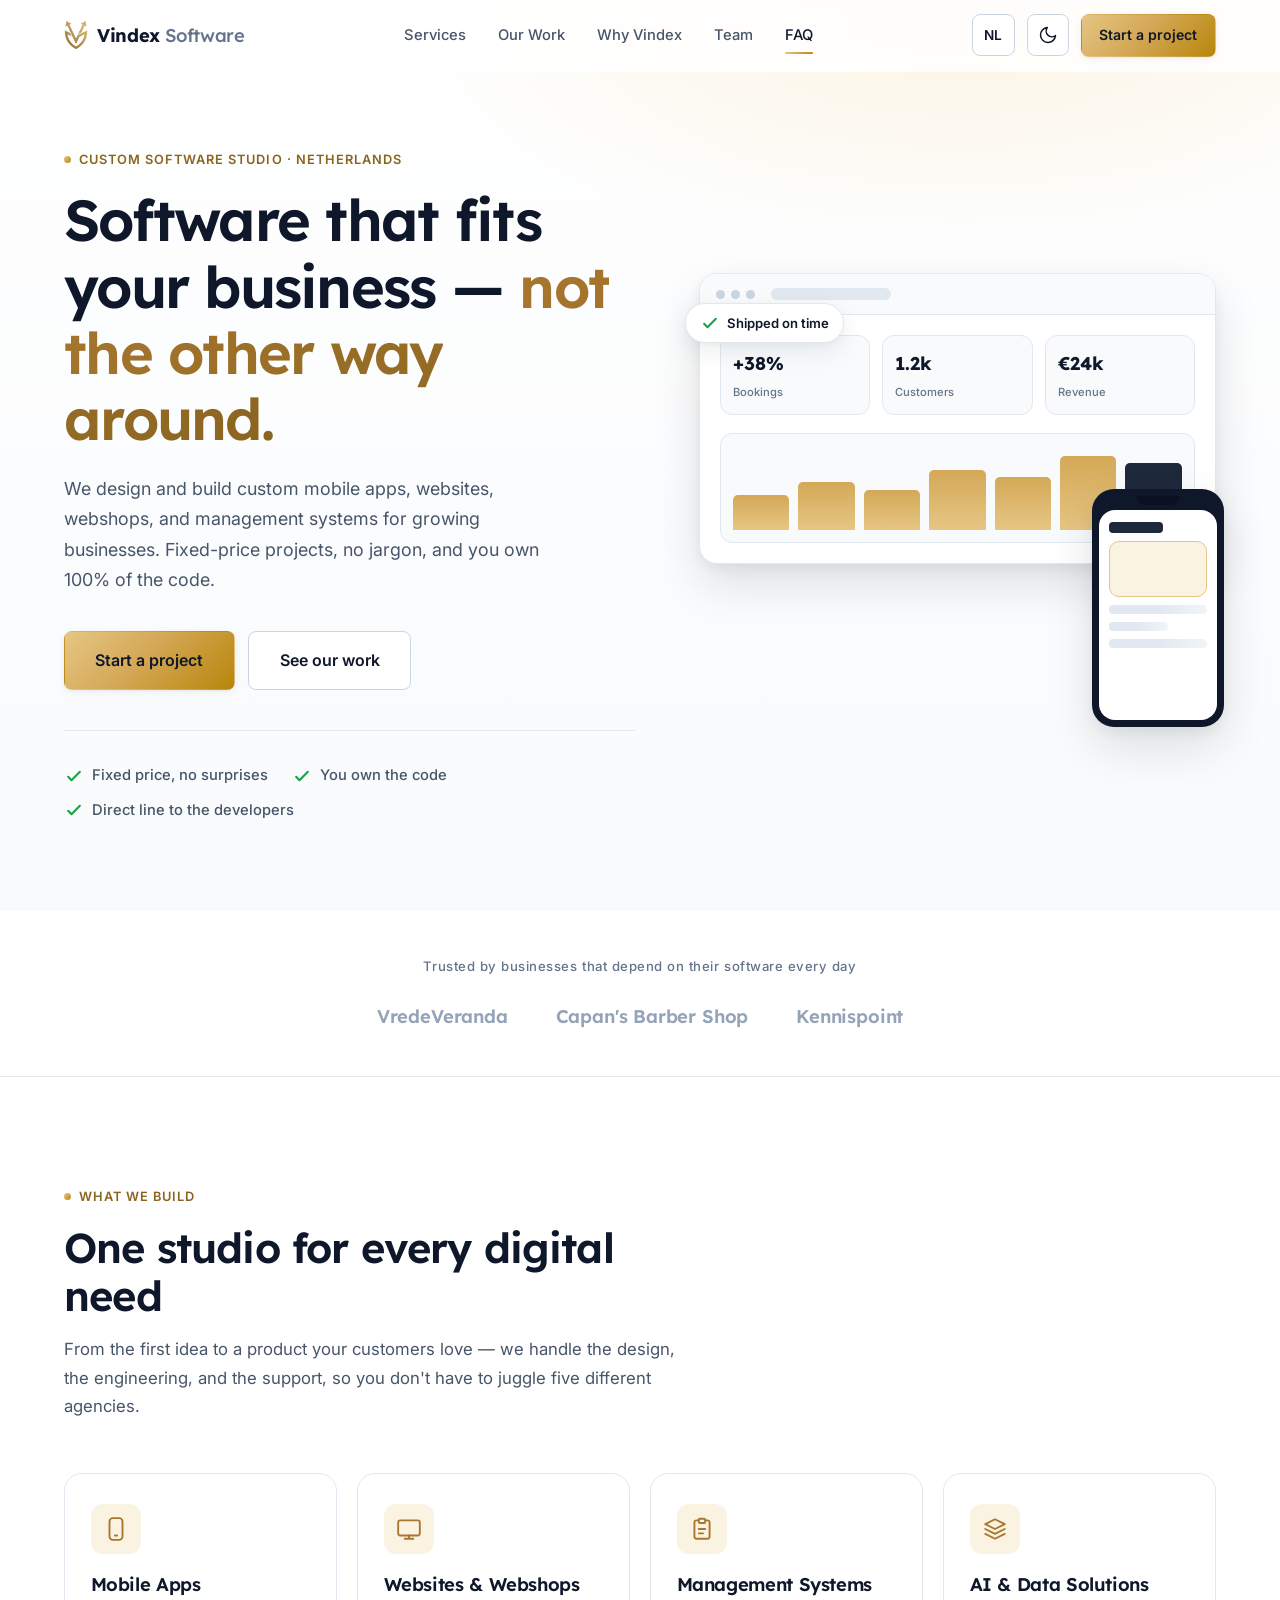
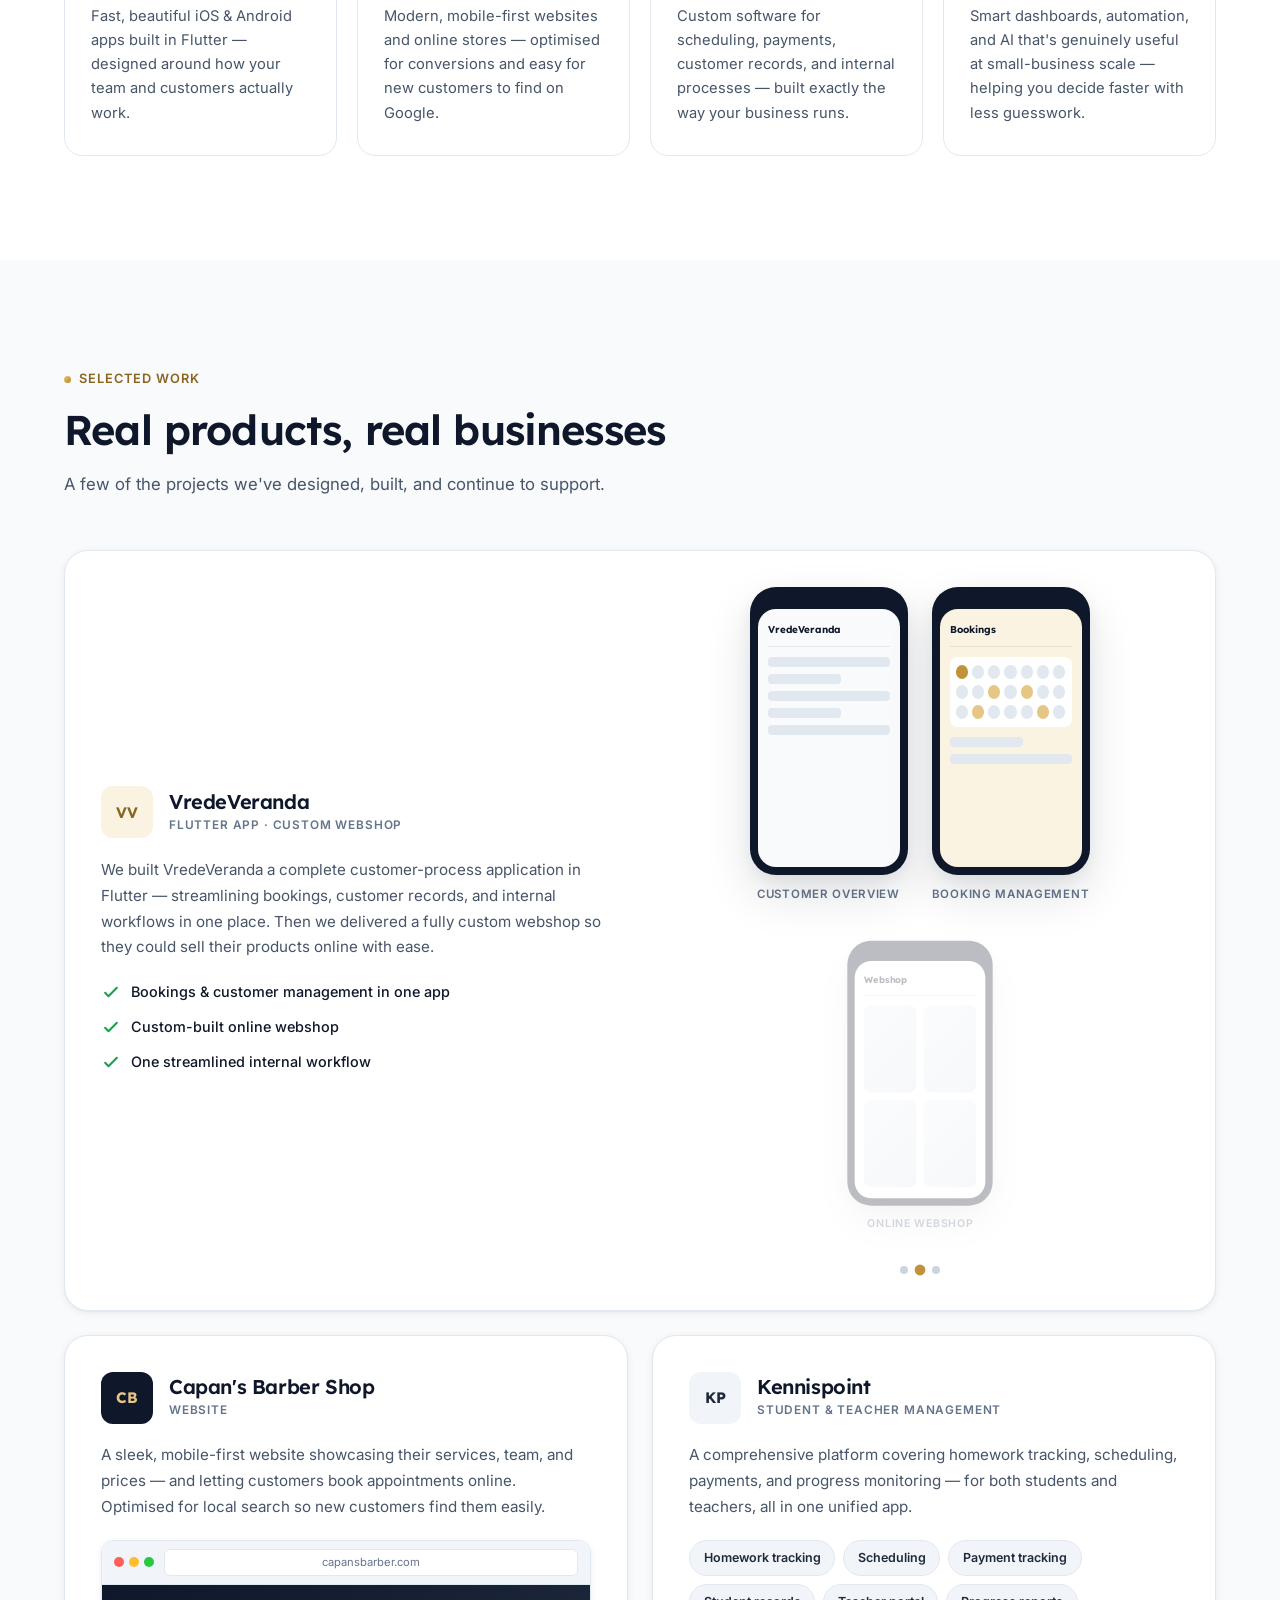
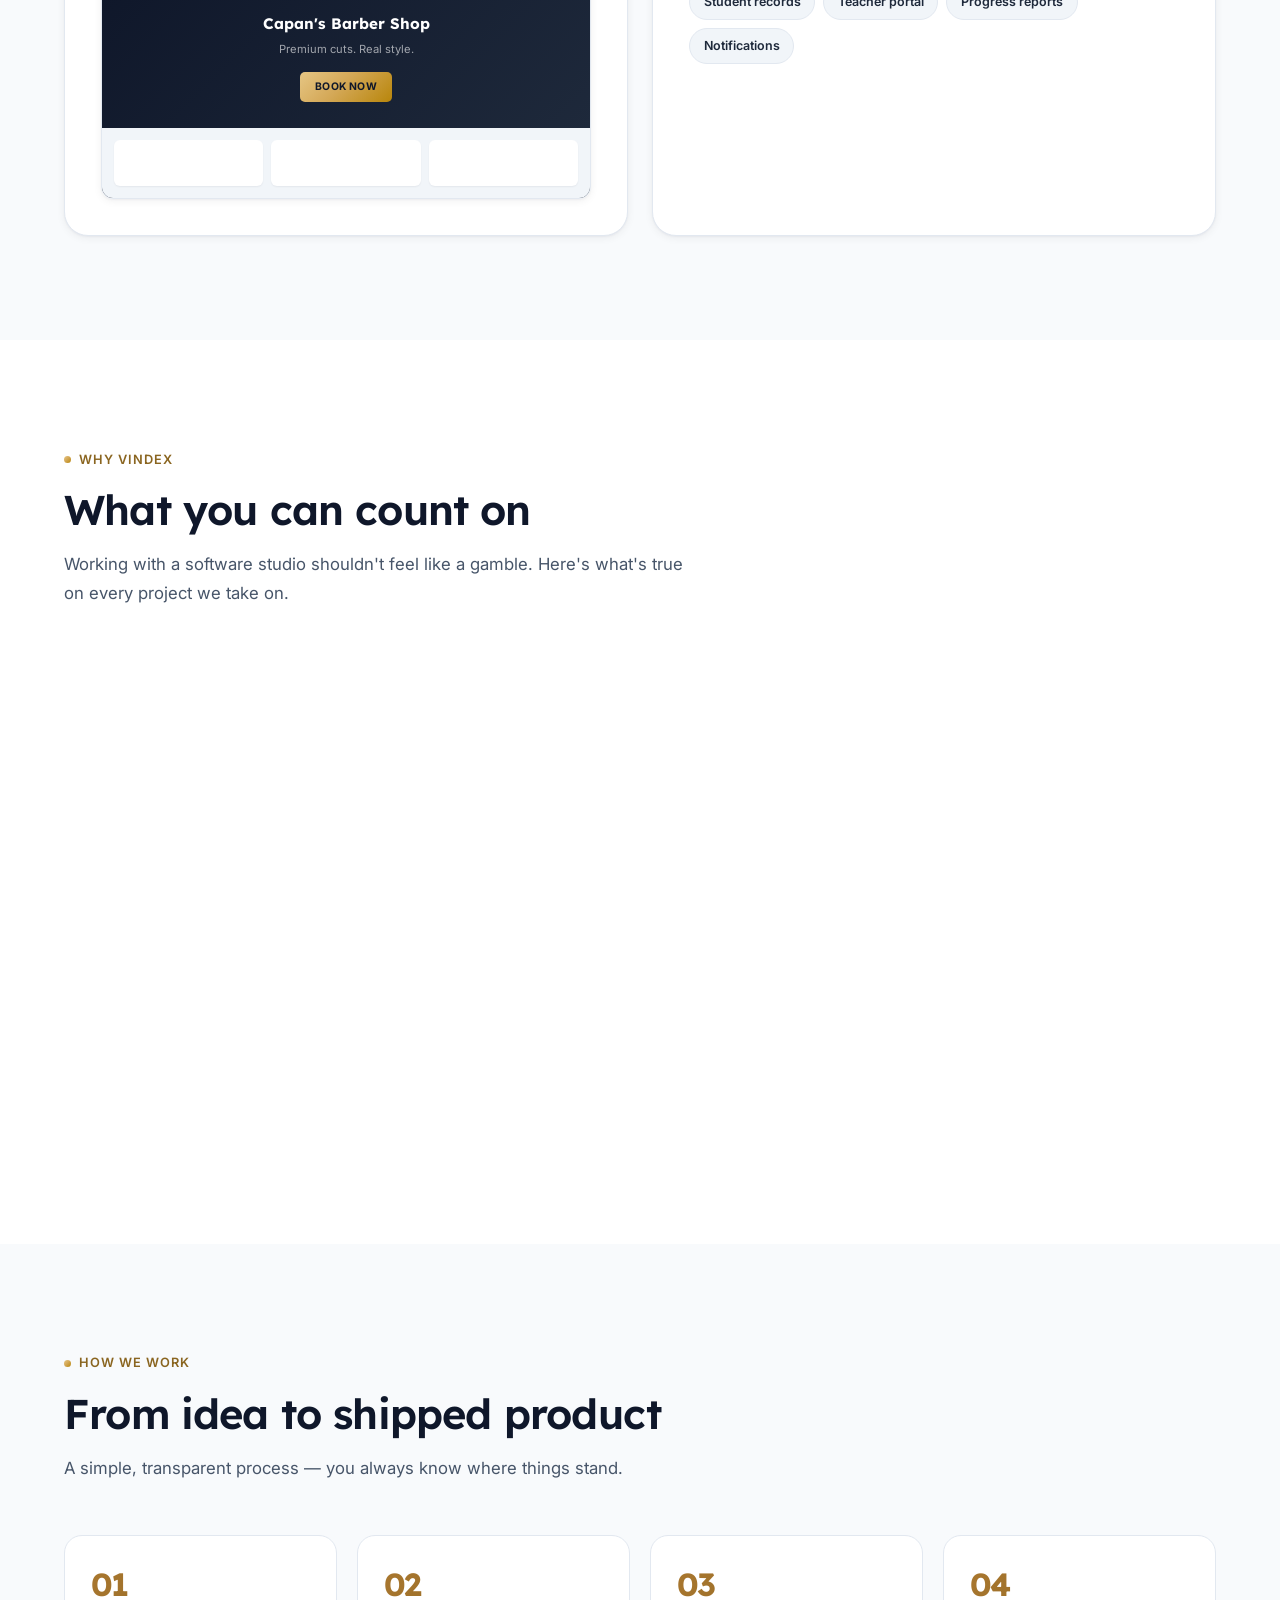
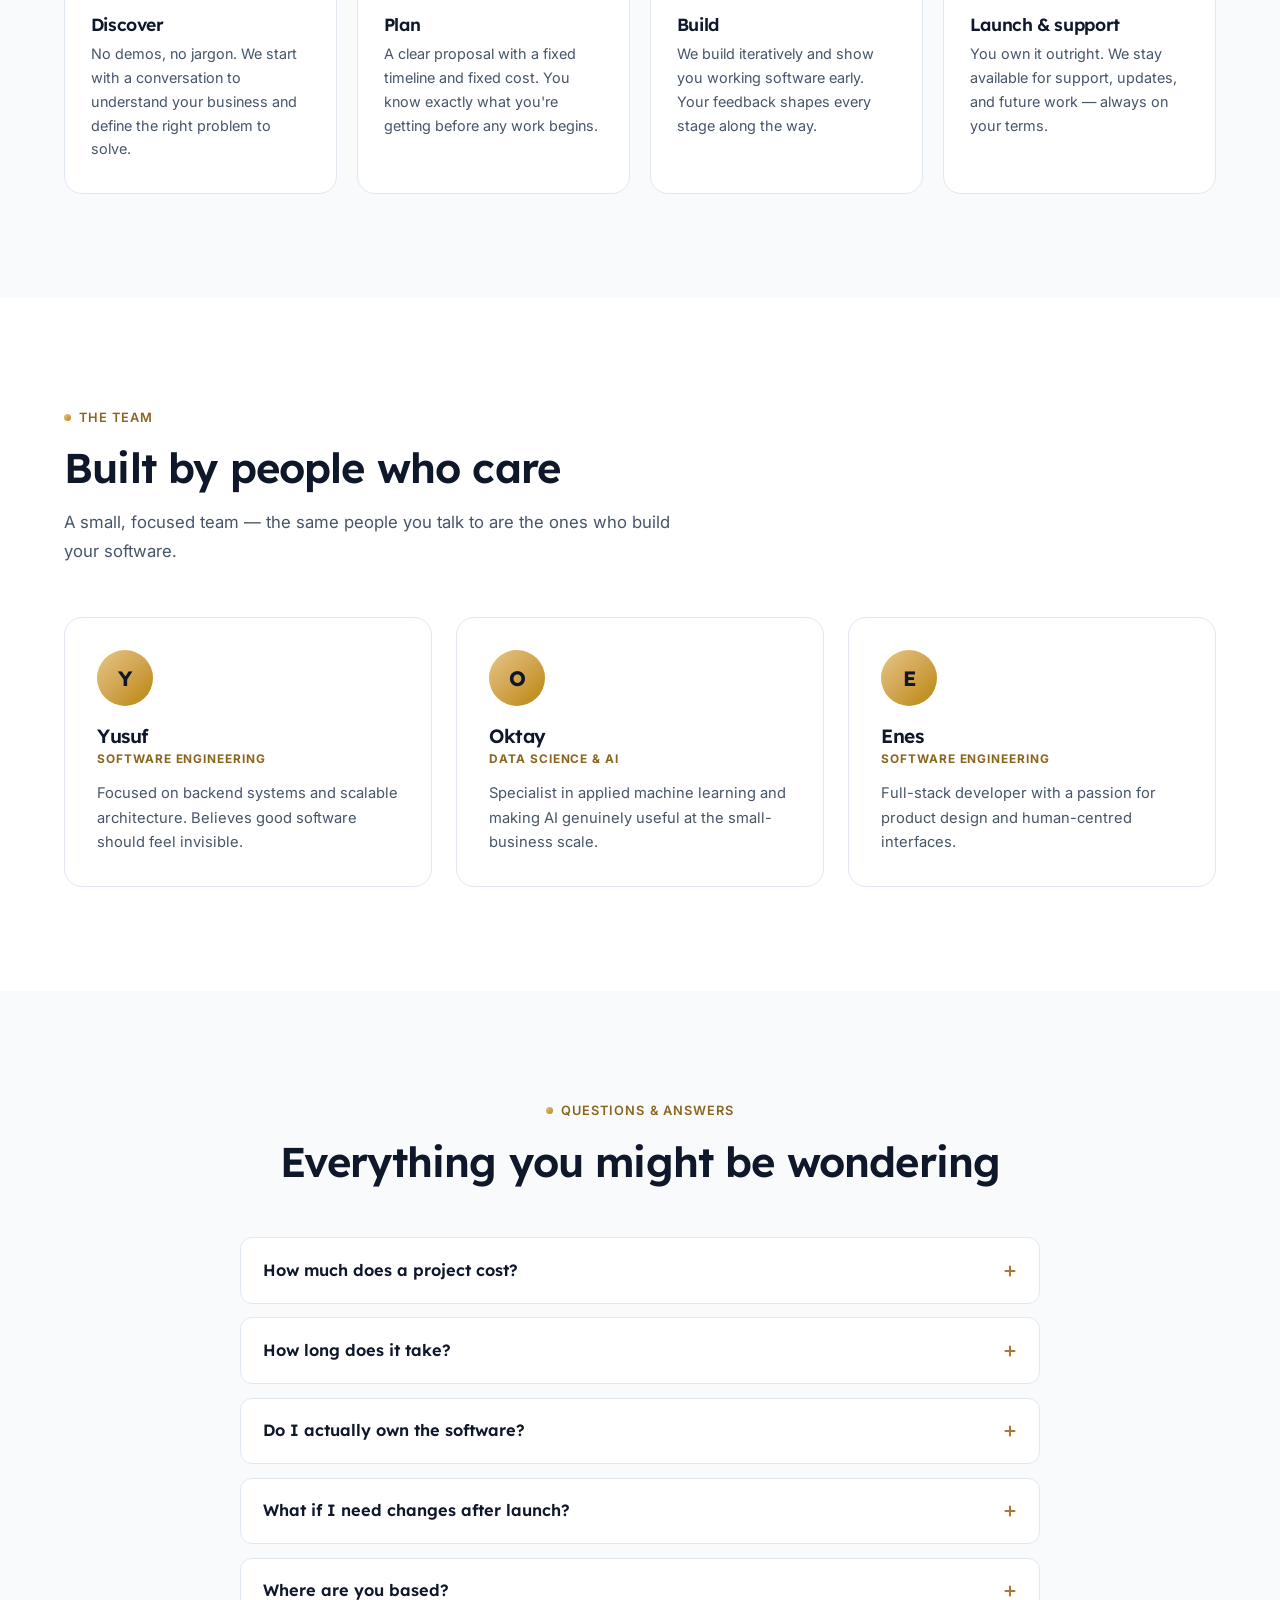
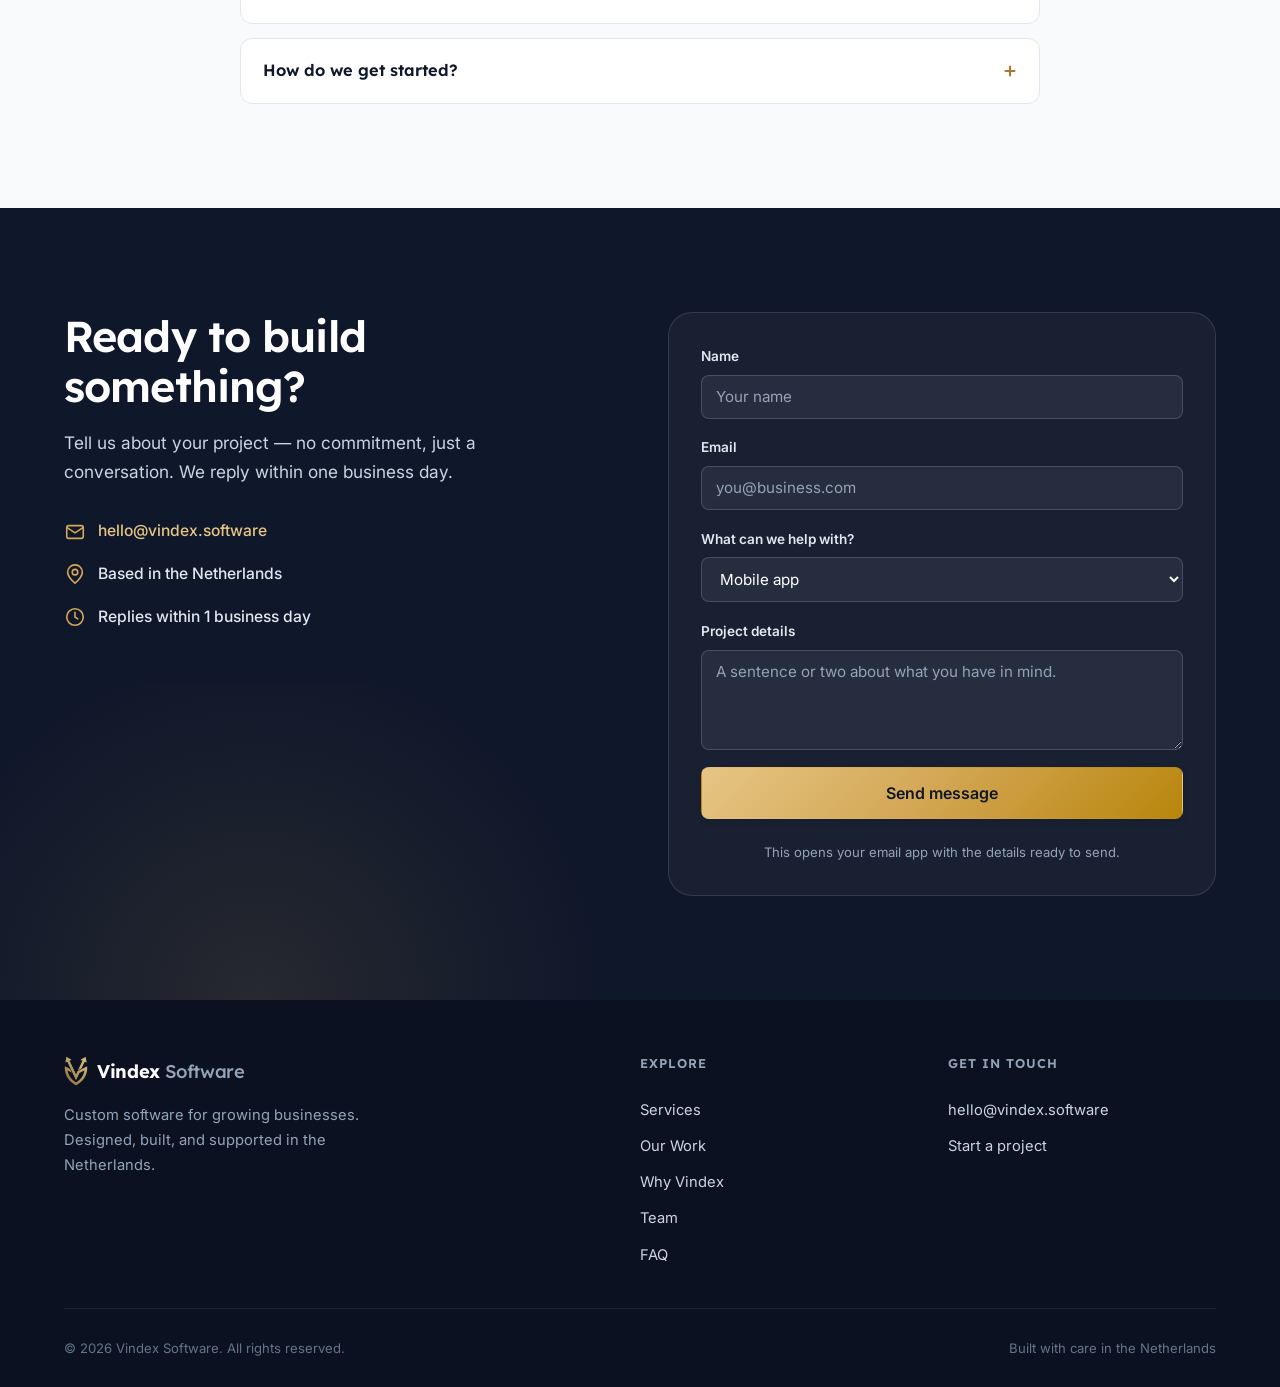
==== commit e55462b8: "new features" ====
--- a/index.html
+++ b/index.html
@@ -4,6 +4,18 @@
 <head>
   <meta charset="UTF-8" />
   <meta name="viewport" content="width=device-width, initial-scale=1.0" />
+  <!-- Set theme before paint to avoid a flash of the wrong theme -->
+  <script>
+    (function () {
+      try {
+        var t = localStorage.getItem('theme');
+        if (t !== 'dark' && t !== 'light') {
+          t = window.matchMedia('(prefers-color-scheme: dark)').matches ? 'dark' : 'light';
+        }
+        document.documentElement.setAttribute('data-theme', t);
+      } catch (e) {}
+    })();
+  </script>
   <title>Vindex Software — Custom Software for Growing Businesses</title>
   <meta name="description"
     content="Vindex Software is a custom software studio building mobile apps, websites, webshops, and management systems for local businesses. Fixed-price projects, no hidden fees, and you own 100% of the code." />
@@ -18,8 +30,19 @@
   <meta property="og:url" content="https://vindexsoft.com/" />
   <meta property="og:site_name" content="Vindex Software" />
   <meta name="twitter:card" content="summary_large_image" />
-
-  <link rel="icon" type="image/png" href="assets/vindex-mark.png" />
+  <meta property="og:image" content="https://vindexsoft.com/assets/og-image.png" />
+  <meta property="og:image:width" content="1200" />
+  <meta property="og:image:height" content="630" />
+  <meta property="og:image:alt" content="Vindex Software — custom software for growing businesses" />
+  <meta property="og:locale" content="en_US" />
+  <meta property="og:locale:alternate" content="nl_NL" />
+  <meta name="twitter:image" content="https://vindexsoft.com/assets/og-image.png" />
+  <meta name="twitter:title" content="Vindex Software — Custom Software for Growing Businesses" />
+  <meta name="twitter:description"
+    content="Custom mobile apps, websites, webshops, and management systems for local businesses. Fixed-price, transparent, and built to last." />
+
+  <link rel="icon" type="image/png" sizes="32x32" href="assets/favicon-32.png" />
+  <link rel="apple-touch-icon" href="assets/apple-touch-icon.png" />
 
   <!-- Fonts: Lexend (headings, built for readability & trust) + Inter (body) -->
   <link rel="preconnect" href="https://fonts.googleapis.com" />
@@ -33,39 +56,103 @@
   <script type="application/ld+json">
   {
     "@context": "https://schema.org",
-    "@type": "Organization",
-    "name": "Vindex Software",
-    "url": "https://vindexsoft.com",
-    "email": "hello@vindex.software",
-    "description": "Custom software studio building mobile apps, websites, webshops, and management systems for local businesses.",
-    "logo": "https://vindexsoft.com/assets/vindex-mark.png",
-    "areaServed": "Netherlands",
-    "knowsAbout": ["Flutter app development", "Web development", "E-commerce", "Business management software", "AI solutions"]
+    "@graph": [
+      {
+        "@type": "Organization",
+        "@id": "https://vindexsoft.com/#organization",
+        "name": "Vindex Software",
+        "url": "https://vindexsoft.com",
+        "email": "hello@vindex.software",
+        "description": "Custom software studio building mobile apps, websites, webshops, and management systems for local businesses.",
+        "logo": "https://vindexsoft.com/assets/logo.png",
+        "image": "https://vindexsoft.com/assets/og-image.png",
+        "areaServed": "Netherlands",
+        "knowsAbout": ["Flutter app development", "Web development", "E-commerce", "Business management software", "AI solutions"],
+        "contactPoint": {
+          "@type": "ContactPoint",
+          "email": "hello@vindex.software",
+          "contactType": "sales",
+          "areaServed": "NL",
+          "availableLanguage": ["English", "Dutch"]
+        }
+      },
+      {
+        "@type": "WebSite",
+        "@id": "https://vindexsoft.com/#website",
+        "url": "https://vindexsoft.com",
+        "name": "Vindex Software",
+        "publisher": { "@id": "https://vindexsoft.com/#organization" },
+        "inLanguage": ["en", "nl"]
+      },
+      {
+        "@type": "FAQPage",
+        "mainEntity": [
+          {
+            "@type": "Question",
+            "name": "How much does a project cost?",
+            "acceptedAnswer": { "@type": "Answer", "text": "Every project is quoted up front with a fixed price, so there are no surprises. The cost depends on scope — a focused website is very different from a full management system. The first conversation is free, and so is the proposal." }
+          },
+          {
+            "@type": "Question",
+            "name": "How long does it take?",
+            "acceptedAnswer": { "@type": "Answer", "text": "It depends on what we're building, but you'll get a clear timeline in your proposal before we start. We build iteratively and show you working software early, so you're never left wondering about progress." }
+          },
+          {
+            "@type": "Question",
+            "name": "Do I actually own the software?",
+            "acceptedAnswer": { "@type": "Answer", "text": "Yes — 100%. When we hand over, the code and everything around it is yours outright. No lock-in, no leasing, no monthly licence just to keep using what you paid for." }
+          },
+          {
+            "@type": "Question",
+            "name": "What if I need changes after launch?",
+            "acceptedAnswer": { "@type": "Answer", "text": "We stay available for updates, fixes, and new features whenever you need them — always on your terms. There's no forced support contract; you reach out when something comes up." }
+          },
+          {
+            "@type": "Question",
+            "name": "Where are you based?",
+            "acceptedAnswer": { "@type": "Answer", "text": "We're a Netherlands-based studio working with local and growing businesses. We're happy to meet in person where practical, and work comfortably online too." }
+          },
+          {
+            "@type": "Question",
+            "name": "How do we get started?",
+            "acceptedAnswer": { "@type": "Answer", "text": "Just send us a message describing your idea — no commitment, just a conversation. We'll get back to you within one business day to talk through what you need." }
+          }
+        ]
+      }
+    ]
   }
   </script>
 </head>
 
 <body>
-  <a href="#main" class="skip-link">Skip to content</a>
+  <a href="#main" class="skip-link" data-i18n="skip">Skip to content</a>
 
   <!-- ─────────────────────────  Nav  ───────────────────────── -->
   <header id="nav">
     <div class="container nav-inner">
       <a href="#hero" class="brand" aria-label="Vindex Software — home">
-        <img src="assets/vindex-mark.png" alt="" class="brand-mark" aria-hidden="true" />
+        <picture>
+          <source srcset="assets/logo.webp" type="image/webp" />
+          <img src="assets/logo.png" alt="" class="brand-mark" width="23" height="30" aria-hidden="true" />
+        </picture>
         <span>Vindex<span class="brand-soft"> Software</span></span>
       </a>
 
       <nav class="nav-links" aria-label="Primary">
-        <a href="#services">Services</a>
-        <a href="#work">Our Work</a>
-        <a href="#why">Why Vindex</a>
-        <a href="#team">Team</a>
-        <a href="#faq">FAQ</a>
+        <a href="#services" data-i18n="nav.services">Services</a>
+        <a href="#work" data-i18n="nav.work">Our Work</a>
+        <a href="#why" data-i18n="nav.why">Why Vindex</a>
+        <a href="#team" data-i18n="nav.team">Team</a>
+        <a href="#faq" data-i18n="nav.faq">FAQ</a>
       </nav>
 
       <div class="nav-actions">
-        <a href="#contact" class="btn btn-primary btn-sm">Start a project</a>
+        <button class="icon-btn lang-btn" id="lang-toggle" type="button" aria-label="Schakel naar het Nederlands">NL</button>
+        <button class="icon-btn" id="theme-toggle" type="button" aria-label="Switch to dark mode">
+          <svg class="ic ic-moon" viewBox="0 0 24 24" aria-hidden="true"><path d="M21 12.8A9 9 0 1 1 11.2 3a7 7 0 0 0 9.8 9.8Z" /></svg>
+          <svg class="ic ic-sun" viewBox="0 0 24 24" aria-hidden="true"><circle cx="12" cy="12" r="4" /><path d="M12 2v2M12 20v2M4.9 4.9l1.4 1.4M17.7 17.7l1.4 1.4M2 12h2M20 12h2M4.9 19.1l1.4-1.4M17.7 6.3l1.4-1.4" /></svg>
+        </button>
+        <a href="#contact" class="btn btn-primary btn-sm" data-i18n="cta.start">Start a project</a>
         <button class="nav-toggle" id="nav-toggle" aria-label="Open menu" aria-expanded="false" aria-controls="mobile-menu">
           <span></span><span></span><span></span>
         </button>
@@ -74,12 +161,12 @@
 
     <!-- Mobile menu -->
     <div class="mobile-menu" id="mobile-menu" hidden>
-      <a href="#services">Services</a>
-      <a href="#work">Our Work</a>
-      <a href="#why">Why Vindex</a>
-      <a href="#team">Team</a>
-      <a href="#faq">FAQ</a>
-      <a href="#contact" class="btn btn-primary">Start a project</a>
+      <a href="#services" data-i18n="nav.services">Services</a>
+      <a href="#work" data-i18n="nav.work">Our Work</a>
+      <a href="#why" data-i18n="nav.why">Why Vindex</a>
+      <a href="#team" data-i18n="nav.team">Team</a>
+      <a href="#faq" data-i18n="nav.faq">FAQ</a>
+      <a href="#contact" class="btn btn-primary" data-i18n="cta.start">Start a project</a>
     </div>
   </header>
 
@@ -89,29 +176,29 @@
     <section id="hero">
       <div class="container hero-container">
         <div class="hero-copy">
-          <p class="eyebrow"><span class="eyebrow-dot"></span>Custom software studio · Netherlands</p>
-          <h1>Software that fits your business —<span class="grad"> not the other way around.</span></h1>
-          <p class="lead">
+          <p class="eyebrow"><span class="eyebrow-dot"></span><span data-i18n="hero.eyebrow">Custom software studio · Netherlands</span></p>
+          <h1><span data-i18n="hero.h1a">Software that fits your business — </span><span class="grad" data-i18n="hero.h1b">not the other way around.</span></h1>
+          <p class="lead" data-i18n="hero.lead">
             We design and build custom mobile apps, websites, webshops, and management systems for
-            growing businesses. Fixed-price projects, no jargon, and you own 100&nbsp;% of the code.
+            growing businesses. Fixed-price projects, no jargon, and you own 100% of the code.
           </p>
           <div class="hero-actions">
-            <a href="#contact" class="btn btn-primary btn-lg">Start a project</a>
-            <a href="#work" class="btn btn-ghost btn-lg">See our work</a>
+            <a href="#contact" class="btn btn-primary btn-lg" data-i18n="cta.start">Start a project</a>
+            <a href="#work" class="btn btn-ghost btn-lg" data-i18n="hero.cta_work">See our work</a>
           </div>
 
           <ul class="hero-trust" aria-label="What you can count on">
             <li>
               <svg class="ic-check" viewBox="0 0 24 24" aria-hidden="true"><path d="m5 13 4 4L19 7" /></svg>
-              Fixed price, no surprises
+              <span data-i18n="hero.trust1">Fixed price, no surprises</span>
             </li>
             <li>
               <svg class="ic-check" viewBox="0 0 24 24" aria-hidden="true"><path d="m5 13 4 4L19 7" /></svg>
-              You own the code
+              <span data-i18n="hero.trust2">You own the code</span>
             </li>
             <li>
               <svg class="ic-check" viewBox="0 0 24 24" aria-hidden="true"><path d="m5 13 4 4L19 7" /></svg>
-              Direct line to the developers
+              <span data-i18n="hero.trust3">Direct line to the developers</span>
             </li>
           </ul>
         </div>
@@ -125,14 +212,14 @@
             </div>
             <div class="mock-dash-body">
               <div class="mock-kpis">
-                <div class="mock-kpi"><span class="kpi-num">+38%</span><span class="kpi-lbl">Bookings</span></div>
-                <div class="mock-kpi"><span class="kpi-num">1.2k</span><span class="kpi-lbl">Customers</span></div>
-                <div class="mock-kpi"><span class="kpi-num">€24k</span><span class="kpi-lbl">Revenue</span></div>
+                <div class="mock-kpi"><span class="kpi-num" data-to="38" data-prefix="+" data-suffix="%">+38%</span><span class="kpi-lbl" data-i18n="mock.bookings">Bookings</span></div>
+                <div class="mock-kpi"><span class="kpi-num" data-to="1.2" data-suffix="k" data-dec="1">1.2k</span><span class="kpi-lbl" data-i18n="mock.customers">Customers</span></div>
+                <div class="mock-kpi"><span class="kpi-num" data-to="24" data-prefix="€" data-suffix="k">€24k</span><span class="kpi-lbl" data-i18n="mock.revenue">Revenue</span></div>
               </div>
               <div class="mock-chart">
-                <span style="height:42%"></span><span style="height:58%"></span><span style="height:48%"></span>
-                <span style="height:72%"></span><span style="height:64%"></span><span style="height:88%"></span>
-                <span style="height:80%"></span>
+                <span style="height:42%;--i:0"></span><span style="height:58%;--i:1"></span><span style="height:48%;--i:2"></span>
+                <span style="height:72%;--i:3"></span><span style="height:64%;--i:4"></span><span style="height:88%;--i:5"></span>
+                <span style="height:80%;--i:6"></span>
               </div>
             </div>
           </div>
@@ -148,7 +235,7 @@
           </div>
           <div class="mock-badge">
             <svg class="ic-check" viewBox="0 0 24 24" aria-hidden="true"><path d="m5 13 4 4L19 7" /></svg>
-            Shipped on time
+            <span data-i18n="mock.shipped">Shipped on time</span>
           </div>
         </div>
       </div>
@@ -157,7 +244,7 @@
     <!-- ─────────────────────────  Trust strip  ───────────────────────── -->
     <section id="trusted" aria-label="Businesses we work with">
       <div class="container">
-        <p class="trust-label">Trusted by businesses that depend on their software every day</p>
+        <p class="trust-label" data-i18n="trust.label">Trusted by businesses that depend on their software every day</p>
         <ul class="trust-logos">
           <li>VredeVeranda</li>
           <li>Capan's Barber Shop</li>
@@ -170,9 +257,9 @@
     <section id="services">
       <div class="container">
         <div class="section-head">
-          <p class="eyebrow"><span class="eyebrow-dot"></span>What we build</p>
-          <h2 class="section-title">One studio for every digital need</h2>
-          <p class="section-sub">From the first idea to a product your customers love — we handle the design, the
+          <p class="eyebrow"><span class="eyebrow-dot"></span><span data-i18n="services.eyebrow">What we build</span></p>
+          <h2 class="section-title" data-i18n="services.title">One studio for every digital need</h2>
+          <p class="section-sub" data-i18n="services.sub">From the first idea to a product your customers love — we handle the design, the
             engineering, and the support, so you don't have to juggle five different agencies.</p>
         </div>
 
@@ -181,8 +268,8 @@
             <div class="service-icon">
               <svg viewBox="0 0 24 24" aria-hidden="true"><rect x="6" y="2" width="12" height="20" rx="3" /><path d="M11 18h2" /></svg>
             </div>
-            <h3>Mobile Apps</h3>
-            <p>Fast, beautiful iOS &amp; Android apps built in Flutter — designed around how your team and customers
+            <h3 data-i18n="service1.title">Mobile Apps</h3>
+            <p data-i18n="service1.desc">Fast, beautiful iOS &amp; Android apps built in Flutter — designed around how your team and customers
               actually work.</p>
           </article>
 
@@ -190,8 +277,8 @@
             <div class="service-icon">
               <svg viewBox="0 0 24 24" aria-hidden="true"><rect x="2" y="4" width="20" height="14" rx="2" /><path d="M8 21h8M12 18v3" /></svg>
             </div>
-            <h3>Websites &amp; Webshops</h3>
-            <p>Modern, mobile-first websites and online stores — optimised for conversions and easy for new customers
+            <h3 data-i18n="service2.title">Websites &amp; Webshops</h3>
+            <p data-i18n="service2.desc">Modern, mobile-first websites and online stores — optimised for conversions and easy for new customers
               to find on Google.</p>
           </article>
 
@@ -199,8 +286,8 @@
             <div class="service-icon">
               <svg viewBox="0 0 24 24" aria-hidden="true"><path d="M9 4H7a2 2 0 0 0-2 2v13a2 2 0 0 0 2 2h10a2 2 0 0 0 2-2V6a2 2 0 0 0-2-2h-2" /><rect x="9" y="2.5" width="6" height="4" rx="1" /><path d="M9 12h6M9 16h4" /></svg>
             </div>
-            <h3>Management Systems</h3>
-            <p>Custom software for scheduling, payments, customer records, and internal processes — built exactly the
+            <h3 data-i18n="service3.title">Management Systems</h3>
+            <p data-i18n="service3.desc">Custom software for scheduling, payments, customer records, and internal processes — built exactly the
               way your business runs.</p>
           </article>
 
@@ -208,8 +295,8 @@
             <div class="service-icon">
               <svg viewBox="0 0 24 24" aria-hidden="true"><path d="M12 3 3 7.5 12 12l9-4.5L12 3Z" /><path d="M3 12l9 4.5L21 12M3 16.5 12 21l9-4.5" /></svg>
             </div>
-            <h3>AI &amp; Data Solutions</h3>
-            <p>Smart dashboards, automation, and AI that's genuinely useful at small-business scale — helping you decide
+            <h3 data-i18n="service4.title">AI &amp; Data Solutions</h3>
+            <p data-i18n="service4.desc">Smart dashboards, automation, and AI that's genuinely useful at small-business scale — helping you decide
               faster with less guesswork.</p>
           </article>
         </div>
@@ -220,9 +307,9 @@
     <section id="work">
       <div class="container">
         <div class="section-head">
-          <p class="eyebrow"><span class="eyebrow-dot"></span>Selected work</p>
-          <h2 class="section-title">Real products, real businesses</h2>
-          <p class="section-sub">A few of the projects we've designed, built, and continue to support.</p>
+          <p class="eyebrow"><span class="eyebrow-dot"></span><span data-i18n="work.eyebrow">Selected work</span></p>
+          <h2 class="section-title" data-i18n="work.title">Real products, real businesses</h2>
+          <p class="section-sub" data-i18n="work.sub">A few of the projects we've designed, built, and continue to support.</p>
         </div>
 
         <div class="work-grid">
@@ -234,18 +321,18 @@
                 <div class="work-logo vv">VV</div>
                 <div>
                   <h3>VredeVeranda</h3>
-                  <p class="work-type">Flutter app · Custom webshop</p>
+                  <p class="work-type" data-i18n="vv.type">Flutter app · Custom webshop</p>
                 </div>
               </div>
-              <p class="work-desc">
+              <p class="work-desc" data-i18n="vv.desc">
                 We built VredeVeranda a complete customer-process application in Flutter — streamlining bookings,
                 customer records, and internal workflows in one place. Then we delivered a fully custom webshop so
                 they could sell their products online with ease.
               </p>
               <ul class="work-points">
-                <li><svg class="ic-check" viewBox="0 0 24 24" aria-hidden="true"><path d="m5 13 4 4L19 7" /></svg>Bookings &amp; customer management in one app</li>
-                <li><svg class="ic-check" viewBox="0 0 24 24" aria-hidden="true"><path d="m5 13 4 4L19 7" /></svg>Custom-built online webshop</li>
-                <li><svg class="ic-check" viewBox="0 0 24 24" aria-hidden="true"><path d="m5 13 4 4L19 7" /></svg>One streamlined internal workflow</li>
+                <li><svg class="ic-check" viewBox="0 0 24 24" aria-hidden="true"><path d="m5 13 4 4L19 7" /></svg><span data-i18n="vv.point1">Bookings &amp; customer management in one app</span></li>
+                <li><svg class="ic-check" viewBox="0 0 24 24" aria-hidden="true"><path d="m5 13 4 4L19 7" /></svg><span data-i18n="vv.point2">Custom-built online webshop</span></li>
+                <li><svg class="ic-check" viewBox="0 0 24 24" aria-hidden="true"><path d="m5 13 4 4L19 7" /></svg><span data-i18n="vv.point3">One streamlined internal workflow</span></li>
               </ul>
             </div>
 
@@ -262,7 +349,7 @@
                       </div>
                     </div>
                   </div>
-                  <p class="slide-caption">Customer overview</p>
+                  <p class="slide-caption" data-i18n="cap.customer">Customer overview</p>
                 </div>
                 <div class="screenshot-slide">
                   <div class="phone-mockup">
@@ -277,7 +364,7 @@
                       <div class="mock-list"><div class="mock-row short"></div><div class="mock-row"></div></div>
                     </div>
                   </div>
-                  <p class="slide-caption">Booking management</p>
+                  <p class="slide-caption" data-i18n="cap.booking">Booking management</p>
                 </div>
                 <div class="screenshot-slide">
                   <div class="phone-mockup">
@@ -290,7 +377,7 @@
                       </div>
                     </div>
                   </div>
-                  <p class="slide-caption">Online webshop</p>
+                  <p class="slide-caption" data-i18n="cap.webshop">Online webshop</p>
                 </div>
               </div>
               <div class="slider-dots">
@@ -307,10 +394,10 @@
               <div class="work-logo cb">CB</div>
               <div>
                 <h3>Capan's Barber Shop</h3>
-                <p class="work-type">Website</p>
-              </div>
-            </div>
-            <p class="work-desc">
+                <p class="work-type" data-i18n="cb.type">Website</p>
+              </div>
+            </div>
+            <p class="work-desc" data-i18n="cb.desc">
               A sleek, mobile-first website showcasing their services, team, and prices — and letting customers book
               appointments online. Optimised for local search so new customers find them easily.
             </p>
@@ -336,21 +423,21 @@
               <div class="work-logo kp">KP</div>
               <div>
                 <h3>Kennispoint</h3>
-                <p class="work-type">Student &amp; teacher management</p>
-              </div>
-            </div>
-            <p class="work-desc">
+                <p class="work-type" data-i18n="kp.type">Student &amp; teacher management</p>
+              </div>
+            </div>
+            <p class="work-desc" data-i18n="kp.desc">
               A comprehensive platform covering homework tracking, scheduling, payments, and progress monitoring — for
               both students and teachers, all in one unified app.
             </p>
             <div class="feature-tags">
-              <span class="tag">Homework tracking</span>
-              <span class="tag">Scheduling</span>
-              <span class="tag">Payment tracking</span>
-              <span class="tag">Student records</span>
-              <span class="tag">Teacher portal</span>
-              <span class="tag">Progress reports</span>
-              <span class="tag">Notifications</span>
+              <span class="tag" data-i18n="tag.homework">Homework tracking</span>
+              <span class="tag" data-i18n="tag.scheduling">Scheduling</span>
+              <span class="tag" data-i18n="tag.payment">Payment tracking</span>
+              <span class="tag" data-i18n="tag.students">Student records</span>
+              <span class="tag" data-i18n="tag.teacher">Teacher portal</span>
+              <span class="tag" data-i18n="tag.progress">Progress reports</span>
+              <span class="tag" data-i18n="tag.notif">Notifications</span>
             </div>
           </article>
 
@@ -362,42 +449,42 @@
     <section id="why">
       <div class="container">
         <div class="section-head">
-          <p class="eyebrow"><span class="eyebrow-dot"></span>Why Vindex</p>
-          <h2 class="section-title">What you can count on</h2>
-          <p class="section-sub">Working with a software studio shouldn't feel like a gamble. Here's what's true on
+          <p class="eyebrow"><span class="eyebrow-dot"></span><span data-i18n="why.eyebrow">Why Vindex</span></p>
+          <h2 class="section-title" data-i18n="why.title">What you can count on</h2>
+          <p class="section-sub" data-i18n="why.sub">Working with a software studio shouldn't feel like a gamble. Here's what's true on
             every project we take on.</p>
         </div>
 
         <div class="why-grid">
           <article class="why-card reveal">
             <div class="why-icon"><svg viewBox="0 0 24 24" aria-hidden="true"><path d="M12 2 4 5v6c0 5 3.4 8.6 8 10 4.6-1.4 8-5 8-10V5l-8-3Z" /><path d="m9 12 2 2 4-4" /></svg></div>
-            <h3>Fixed price, no surprises</h3>
-            <p>A clear proposal with a fixed timeline and fixed cost before we start. No hidden fees, no creeping invoices.</p>
+            <h3 data-i18n="why1.title">Fixed price, no surprises</h3>
+            <p data-i18n="why1.desc">A clear proposal with a fixed timeline and fixed cost before we start. No hidden fees, no creeping invoices.</p>
           </article>
           <article class="why-card reveal">
             <div class="why-icon"><svg viewBox="0 0 24 24" aria-hidden="true"><path d="M16 18 22 12 16 6M8 6 2 12l6 6" /></svg></div>
-            <h3>You own 100% of the code</h3>
-            <p>When we hand over, it's yours — outright. No lock-in, no leases, no holding your software hostage.</p>
+            <h3 data-i18n="why2.title">You own 100% of the code</h3>
+            <p data-i18n="why2.desc">When we hand over, it's yours — outright. No lock-in, no leases, no holding your software hostage.</p>
           </article>
           <article class="why-card reveal">
             <div class="why-icon"><svg viewBox="0 0 24 24" aria-hidden="true"><path d="M21 15a2 2 0 0 1-2 2H7l-4 4V5a2 2 0 0 1 2-2h14a2 2 0 0 1 2 2Z" /></svg></div>
-            <h3>Direct line to the developers</h3>
-            <p>You talk to the people building your software — not a call centre. No jargon, no account-manager telephone game.</p>
+            <h3 data-i18n="why3.title">Direct line to the developers</h3>
+            <p data-i18n="why3.desc">You talk to the people building your software — not a call centre. No jargon, no account-manager telephone game.</p>
           </article>
           <article class="why-card reveal">
             <div class="why-icon"><svg viewBox="0 0 24 24" aria-hidden="true"><path d="M12 8v4l3 3" /><circle cx="12" cy="12" r="9" /></svg></div>
-            <h3>Built early, shown often</h3>
-            <p>You see working software early and shape it as we go — your feedback guides every stage, not just the end.</p>
+            <h3 data-i18n="why4.title">Built early, shown often</h3>
+            <p data-i18n="why4.desc">You see working software early and shape it as we go — your feedback guides every stage, not just the end.</p>
           </article>
           <article class="why-card reveal">
             <div class="why-icon"><svg viewBox="0 0 24 24" aria-hidden="true"><path d="M20 7 9 18l-5-5" /></svg></div>
-            <h3>Support after launch</h3>
-            <p>We stay available for updates, fixes, and future work — always on your terms, never on a forced contract.</p>
+            <h3 data-i18n="why5.title">Support after launch</h3>
+            <p data-i18n="why5.desc">We stay available for updates, fixes, and future work — always on your terms, never on a forced contract.</p>
           </article>
           <article class="why-card reveal">
             <div class="why-icon"><svg viewBox="0 0 24 24" aria-hidden="true"><path d="M12 2v20M2 12h20" /><circle cx="12" cy="12" r="4" /></svg></div>
-            <h3>Made for your scale</h3>
-            <p>Powerful software without the enterprise price tag — right-sized for local and growing businesses.</p>
+            <h3 data-i18n="why6.title">Made for your scale</h3>
+            <p data-i18n="why6.desc">Powerful software without the enterprise price tag — right-sized for local and growing businesses.</p>
           </article>
         </div>
       </div>
@@ -407,33 +494,33 @@
     <section id="process">
       <div class="container">
         <div class="section-head">
-          <p class="eyebrow"><span class="eyebrow-dot"></span>How we work</p>
-          <h2 class="section-title">From idea to shipped product</h2>
-          <p class="section-sub">A simple, transparent process — you always know where things stand.</p>
+          <p class="eyebrow"><span class="eyebrow-dot"></span><span data-i18n="process.eyebrow">How we work</span></p>
+          <h2 class="section-title" data-i18n="process.title">From idea to shipped product</h2>
+          <p class="section-sub" data-i18n="process.sub">A simple, transparent process — you always know where things stand.</p>
         </div>
 
         <ol class="process-grid">
           <li class="process-step reveal">
             <div class="step-num">01</div>
-            <h3>Discover</h3>
-            <p>No demos, no jargon. We start with a conversation to understand your business and define the right problem
+            <h3 data-i18n="step1.title">Discover</h3>
+            <p data-i18n="step1.desc">No demos, no jargon. We start with a conversation to understand your business and define the right problem
               to solve.</p>
           </li>
           <li class="process-step reveal">
             <div class="step-num">02</div>
-            <h3>Plan</h3>
-            <p>A clear proposal with a fixed timeline and fixed cost. You know exactly what you're getting before any
+            <h3 data-i18n="step2.title">Plan</h3>
+            <p data-i18n="step2.desc">A clear proposal with a fixed timeline and fixed cost. You know exactly what you're getting before any
               work begins.</p>
           </li>
           <li class="process-step reveal">
             <div class="step-num">03</div>
-            <h3>Build</h3>
-            <p>We build iteratively and show you working software early. Your feedback shapes every stage along the way.</p>
+            <h3 data-i18n="step3.title">Build</h3>
+            <p data-i18n="step3.desc">We build iteratively and show you working software early. Your feedback shapes every stage along the way.</p>
           </li>
           <li class="process-step reveal">
             <div class="step-num">04</div>
-            <h3>Launch &amp; support</h3>
-            <p>You own it outright. We stay available for support, updates, and future work — always on your terms.</p>
+            <h3 data-i18n="step4.title">Launch &amp; support</h3>
+            <p data-i18n="step4.desc">You own it outright. We stay available for support, updates, and future work — always on your terms.</p>
           </li>
         </ol>
       </div>
@@ -443,29 +530,29 @@
     <section id="team">
       <div class="container">
         <div class="section-head">
-          <p class="eyebrow"><span class="eyebrow-dot"></span>The team</p>
-          <h2 class="section-title">Built by people who care</h2>
-          <p class="section-sub">A small, focused team — the same people you talk to are the ones who build your software.</p>
+          <p class="eyebrow"><span class="eyebrow-dot"></span><span data-i18n="team.eyebrow">The team</span></p>
+          <h2 class="section-title" data-i18n="team.title">Built by people who care</h2>
+          <p class="section-sub" data-i18n="team.sub">A small, focused team — the same people you talk to are the ones who build your software.</p>
         </div>
 
         <div class="team-grid">
           <article class="team-card reveal">
             <div class="avatar">Y</div>
             <h3>Yusuf</h3>
-            <p class="role">Software Engineering</p>
-            <p>Focused on backend systems and scalable architecture. Believes good software should feel invisible.</p>
+            <p class="role" data-i18n="role.se">Software Engineering</p>
+            <p data-i18n="team.bio1">Focused on backend systems and scalable architecture. Believes good software should feel invisible.</p>
           </article>
           <article class="team-card reveal">
             <div class="avatar">O</div>
             <h3>Oktay</h3>
-            <p class="role">Data Science &amp; AI</p>
-            <p>Specialist in applied machine learning and making AI genuinely useful at the small-business scale.</p>
+            <p class="role" data-i18n="role.ds">Data Science &amp; AI</p>
+            <p data-i18n="team.bio2">Specialist in applied machine learning and making AI genuinely useful at the small-business scale.</p>
           </article>
           <article class="team-card reveal">
             <div class="avatar">E</div>
             <h3>Enes</h3>
-            <p class="role">Software Engineering</p>
-            <p>Full-stack developer with a passion for product design and human-centred interfaces.</p>
+            <p class="role" data-i18n="role.se">Software Engineering</p>
+            <p data-i18n="team.bio3">Full-stack developer with a passion for product design and human-centred interfaces.</p>
           </article>
         </div>
       </div>
@@ -475,41 +562,41 @@
     <section id="faq">
       <div class="container faq-container">
         <div class="section-head">
-          <p class="eyebrow"><span class="eyebrow-dot"></span>Questions &amp; answers</p>
-          <h2 class="section-title">Everything you might be wondering</h2>
+          <p class="eyebrow"><span class="eyebrow-dot"></span><span data-i18n="faq.eyebrow">Questions &amp; answers</span></p>
+          <h2 class="section-title" data-i18n="faq.title">Everything you might be wondering</h2>
         </div>
 
         <div class="faq-list">
           <details class="faq-item reveal">
-            <summary>How much does a project cost?<span class="faq-chev" aria-hidden="true"></span></summary>
-            <div class="faq-body"><p>Every project is quoted up front with a fixed price, so there are no surprises. The
+            <summary><span data-i18n="faq.q1">How much does a project cost?</span><span class="faq-chev" aria-hidden="true"></span></summary>
+            <div class="faq-body"><p data-i18n="faq.a1">Every project is quoted up front with a fixed price, so there are no surprises. The
               cost depends on scope — a focused website is very different from a full management system. The first
               conversation is free, and so is the proposal.</p></div>
           </details>
           <details class="faq-item reveal">
-            <summary>How long does it take?<span class="faq-chev" aria-hidden="true"></span></summary>
-            <div class="faq-body"><p>It depends on what we're building, but you'll get a clear timeline in your proposal
+            <summary><span data-i18n="faq.q2">How long does it take?</span><span class="faq-chev" aria-hidden="true"></span></summary>
+            <div class="faq-body"><p data-i18n="faq.a2">It depends on what we're building, but you'll get a clear timeline in your proposal
               before we start. We build iteratively and show you working software early, so you're never left wondering
               about progress.</p></div>
           </details>
           <details class="faq-item reveal">
-            <summary>Do I actually own the software?<span class="faq-chev" aria-hidden="true"></span></summary>
-            <div class="faq-body"><p>Yes — 100&nbsp;%. When we hand over, the code and everything around it is yours
+            <summary><span data-i18n="faq.q3">Do I actually own the software?</span><span class="faq-chev" aria-hidden="true"></span></summary>
+            <div class="faq-body"><p data-i18n="faq.a3">Yes — 100%. When we hand over, the code and everything around it is yours
               outright. No lock-in, no leasing, no monthly licence just to keep using what you paid for.</p></div>
           </details>
           <details class="faq-item reveal">
-            <summary>What if I need changes after launch?<span class="faq-chev" aria-hidden="true"></span></summary>
-            <div class="faq-body"><p>We stay available for updates, fixes, and new features whenever you need them —
+            <summary><span data-i18n="faq.q4">What if I need changes after launch?</span><span class="faq-chev" aria-hidden="true"></span></summary>
+            <div class="faq-body"><p data-i18n="faq.a4">We stay available for updates, fixes, and new features whenever you need them —
               always on your terms. There's no forced support contract; you reach out when something comes up.</p></div>
           </details>
           <details class="faq-item reveal">
-            <summary>Where are you based?<span class="faq-chev" aria-hidden="true"></span></summary>
-            <div class="faq-body"><p>We're a Netherlands-based studio working with local and growing businesses. We're
+            <summary><span data-i18n="faq.q5">Where are you based?</span><span class="faq-chev" aria-hidden="true"></span></summary>
+            <div class="faq-body"><p data-i18n="faq.a5">We're a Netherlands-based studio working with local and growing businesses. We're
               happy to meet in person where practical, and work comfortably online too.</p></div>
           </details>
           <details class="faq-item reveal">
-            <summary>How do we get started?<span class="faq-chev" aria-hidden="true"></span></summary>
-            <div class="faq-body"><p>Just send us a message describing your idea — no commitment, just a conversation.
+            <summary><span data-i18n="faq.q6">How do we get started?</span><span class="faq-chev" aria-hidden="true"></span></summary>
+            <div class="faq-body"><p data-i18n="faq.a6">Just send us a message describing your idea — no commitment, just a conversation.
               We'll get back to you within one business day to talk through what you need.</p></div>
           </details>
         </div>
@@ -520,8 +607,8 @@
     <section id="contact">
       <div class="container contact-grid">
         <div class="contact-copy">
-          <h2>Ready to build something?</h2>
-          <p class="contact-lead">Tell us about your project — no commitment, just a conversation. We reply within one
+          <h2 data-i18n="contact.title">Ready to build something?</h2>
+          <p class="contact-lead" data-i18n="contact.lead">Tell us about your project — no commitment, just a conversation. We reply within one
             business day.</p>
 
           <ul class="contact-points">
@@ -531,40 +618,40 @@
             </li>
             <li>
               <svg viewBox="0 0 24 24" aria-hidden="true" class="ic-line"><circle cx="12" cy="10" r="3" /><path d="M12 2a8 8 0 0 0-8 8c0 5 8 12 8 12s8-7 8-12a8 8 0 0 0-8-8Z" /></svg>
-              Based in the Netherlands
+              <span data-i18n="contact.based">Based in the Netherlands</span>
             </li>
             <li>
               <svg viewBox="0 0 24 24" aria-hidden="true" class="ic-line"><circle cx="12" cy="12" r="9" /><path d="M12 7v5l3 2" /></svg>
-              Replies within 1 business day
+              <span data-i18n="contact.replies">Replies within 1 business day</span>
             </li>
           </ul>
         </div>
 
         <form class="contact-form" id="contact-form" novalidate>
           <div class="field">
-            <label for="cf-name">Name</label>
-            <input type="text" id="cf-name" name="name" autocomplete="name" required placeholder="Your name" />
+            <label for="cf-name" data-i18n="form.name">Name</label>
+            <input type="text" id="cf-name" name="name" autocomplete="name" required placeholder="Your name" data-i18n-ph="form.name_ph" />
           </div>
           <div class="field">
-            <label for="cf-email">Email</label>
-            <input type="email" id="cf-email" name="email" autocomplete="email" required placeholder="you@business.com" />
+            <label for="cf-email" data-i18n="form.email">Email</label>
+            <input type="email" id="cf-email" name="email" autocomplete="email" required placeholder="you@business.com" data-i18n-ph="form.email_ph" />
           </div>
           <div class="field">
-            <label for="cf-type">What can we help with?</label>
+            <label for="cf-type" data-i18n="form.help">What can we help with?</label>
             <select id="cf-type" name="type">
-              <option>Mobile app</option>
-              <option>Website or webshop</option>
-              <option>Management system</option>
-              <option>AI &amp; data</option>
-              <option>Something else</option>
+              <option data-i18n="form.opt1">Mobile app</option>
+              <option data-i18n="form.opt2">Website or webshop</option>
+              <option data-i18n="form.opt3">Management system</option>
+              <option data-i18n="form.opt4">AI &amp; data</option>
+              <option data-i18n="form.opt5">Something else</option>
             </select>
           </div>
           <div class="field">
-            <label for="cf-msg">Project details</label>
-            <textarea id="cf-msg" name="message" rows="4" required placeholder="A sentence or two about what you have in mind."></textarea>
+            <label for="cf-msg" data-i18n="form.details">Project details</label>
+            <textarea id="cf-msg" name="message" rows="4" required placeholder="A sentence or two about what you have in mind." data-i18n-ph="form.details_ph"></textarea>
           </div>
-          <button type="submit" class="btn btn-primary btn-lg btn-block">Send message</button>
-          <p class="form-note" id="form-note" role="status" aria-live="polite">This opens your email app with the details
+          <button type="submit" class="btn btn-primary btn-lg btn-block" data-i18n="form.send">Send message</button>
+          <p class="form-note" id="form-note" role="status" aria-live="polite" data-i18n="form.note">This opens your email app with the details
             ready to send.</p>
         </form>
       </div>
@@ -577,33 +664,40 @@
     <div class="container footer-inner">
       <div class="footer-brand">
         <a href="#hero" class="brand">
-          <img src="assets/vindex-mark.png" alt="" class="brand-mark" aria-hidden="true" />
+          <picture>
+            <source srcset="assets/logo.webp" type="image/webp" />
+            <img src="assets/logo.png" alt="" class="brand-mark" width="23" height="30" aria-hidden="true" />
+          </picture>
           <span>Vindex<span class="brand-soft"> Software</span></span>
         </a>
-        <p>Custom software for growing businesses. Designed, built, and supported in the Netherlands.</p>
+        <p data-i18n="footer.desc">Custom software for growing businesses. Designed, built, and supported in the Netherlands.</p>
       </div>
 
       <nav class="footer-col" aria-label="Footer">
-        <h4>Explore</h4>
-        <a href="#services">Services</a>
-        <a href="#work">Our Work</a>
-        <a href="#why">Why Vindex</a>
-        <a href="#team">Team</a>
-        <a href="#faq">FAQ</a>
+        <h4 data-i18n="footer.explore">Explore</h4>
+        <a href="#services" data-i18n="nav.services">Services</a>
+        <a href="#work" data-i18n="nav.work">Our Work</a>
+        <a href="#why" data-i18n="nav.why">Why Vindex</a>
+        <a href="#team" data-i18n="nav.team">Team</a>
+        <a href="#faq" data-i18n="nav.faq">FAQ</a>
       </nav>
 
       <div class="footer-col">
-        <h4>Get in touch</h4>
+        <h4 data-i18n="footer.getintouch">Get in touch</h4>
         <a href="mailto:hello@vindex.software">hello@vindex.software</a>
-        <a href="#contact">Start a project</a>
+        <a href="#contact" data-i18n="cta.start">Start a project</a>
       </div>
     </div>
     <div class="container footer-bottom">
-      <span>© 2026 Vindex Software. All rights reserved.</span>
-      <span class="footer-made">Built with care in the Netherlands</span>
+      <span data-i18n="footer.rights">© 2026 Vindex Software. All rights reserved.</span>
+      <span class="footer-made" data-i18n="footer.made">Built with care in the Netherlands</span>
     </div>
   </footer>
 
+  <button class="to-top" id="to-top" type="button" aria-label="Back to top">
+    <svg viewBox="0 0 24 24" aria-hidden="true"><path d="m6 15 6-6 6 6" /></svg>
+  </button>
+
   <script src="js/main.js"></script>
 </body>
 
--- a/css/style.css
+++ b/css/style.css
@@ -377,6 +377,19 @@
   box-shadow: var(--sh-lg);
   overflow: hidden;
   z-index: 1;
+  will-change: transform;
+  animation: dash-in 0.85s var(--ease) both, floatA 7s ease-in-out 1s infinite;
+}
+/* Light sweep across the dashboard (premium "shine") */
+.mock-dash::after {
+  content: '';
+  position: absolute;
+  inset: 0;
+  background: linear-gradient(105deg, transparent 32%, rgba(255, 255, 255, 0.55) 48%, transparent 64%);
+  transform: translateX(-130%);
+  animation: sweep 6.5s ease-in-out 2.2s infinite;
+  pointer-events: none;
+  z-index: 4;
 }
 .mock-dash-top {
   display: flex;
@@ -415,6 +428,10 @@
   flex: 1;
   border-radius: 5px 5px 0 0;
   background: linear-gradient(180deg, var(--gold-400), var(--gold-300));
+  transform-origin: bottom;
+  transform: scaleY(1);
+  animation: bar-breathe 4.2s ease-in-out infinite;
+  animation-delay: calc(var(--i) * -0.55s);
 }
 .mock-chart span:last-child { background: var(--navy-800); }
 
@@ -427,6 +444,8 @@
   padding: 7px;
   box-shadow: var(--sh-lg);
   z-index: 2;
+  will-change: transform;
+  animation: phone-in 0.9s var(--ease) 0.35s both, floatB 6s ease-in-out 1.35s infinite;
 }
 .mock-phone-notch { width: 42px; height: 9px; background: var(--navy-950); border-radius: 0 0 7px 7px; margin: 0 auto 5px; }
 .mock-phone-screen {
@@ -439,8 +458,17 @@
   min-height: 210px;
 }
 .mp-bar { height: 11px; width: 55%; border-radius: 4px; background: var(--navy-800); }
-.mp-card { height: 56px; border-radius: 10px; background: var(--gold-100); border: 1px solid var(--gold-300); }
-.mp-row { height: 9px; border-radius: 4px; background: var(--slate-200); }
+.mp-card {
+  height: 56px; border-radius: 10px;
+  background: var(--gold-100); border: 1px solid var(--gold-300);
+  animation: card-pulse 2.6s ease-in-out infinite;
+}
+.mp-row {
+  height: 9px; border-radius: 4px;
+  background: linear-gradient(90deg, var(--slate-200) 25%, var(--slate-100) 50%, var(--slate-200) 75%);
+  background-size: 200% 100%;
+  animation: shimmer 1.8s linear infinite;
+}
 .mp-row.short { width: 60%; }
 
 .mock-badge {
@@ -458,6 +486,44 @@
   font-weight: 600;
   color: var(--navy-900);
   z-index: 3;
+  will-change: transform;
+  animation: badge-in 0.55s var(--ease) 1s both, floatC 5s ease-in-out 1.7s infinite;
+}
+
+/* ---- Hero motion keyframes ---- */
+@keyframes dash-in {
+  from { opacity: 0; transform: translateY(28px) scale(0.97); }
+  to   { opacity: 1; transform: translateY(0) scale(1); }
+}
+@keyframes phone-in {
+  from { opacity: 0; transform: translate(26px, 22px); }
+  to   { opacity: 1; transform: translate(0, 0); }
+}
+@keyframes badge-in {
+  from { opacity: 0; transform: translateY(-10px) scale(0.82); }
+  to   { opacity: 1; transform: translateY(0) scale(1); }
+}
+@keyframes bar-breathe {
+  0%, 100% { transform: scaleY(0.9); }
+  50%      { transform: scaleY(1); }
+}
+@keyframes floatA { 0%, 100% { transform: translateY(0); } 50% { transform: translateY(-7px); } }
+@keyframes floatB { 0%, 100% { transform: translateY(0); } 50% { transform: translateY(-12px); } }
+@keyframes floatC { 0%, 100% { transform: translateY(0); } 50% { transform: translateY(-6px); } }
+@keyframes sweep {
+  0% { transform: translateX(-130%); }
+  16% { transform: translateX(130%); }
+  100% { transform: translateX(130%); }
+}
+@keyframes shimmer { to { background-position: -200% 0; } }
+@keyframes card-pulse { 0%, 100% { opacity: 1; } 50% { opacity: 0.62; } }
+
+@media (prefers-reduced-motion: reduce) {
+  .mock-dash, .mock-phone, .mock-badge, .mock-chart span,
+  .mock-dash::after, .mp-row, .mp-card {
+    animation: none !important;
+  }
+  .mock-chart span { transform: scaleY(1); }
 }
 
 /* ============================================================
@@ -893,3 +959,127 @@
   .footer-inner { grid-template-columns: 1fr; gap: 2rem; }
   .hero-actions .btn { flex: 1; }
 }
+
+/* ============================================================
+   Icon button (theme toggle) + scroll-spy + back-to-top
+   ============================================================ */
+.icon-btn {
+  width: 42px; height: 42px;
+  flex-shrink: 0;
+  display: inline-flex;
+  align-items: center;
+  justify-content: center;
+  background: var(--white);
+  border: 1.5px solid var(--slate-300);
+  border-radius: var(--r-sm);
+  color: var(--navy-900);
+  cursor: pointer;
+  transition: background 0.2s var(--ease), border-color 0.2s var(--ease), transform 0.15s var(--ease);
+}
+.icon-btn:hover { border-color: var(--navy-900); transform: translateY(-1px); }
+.icon-btn svg { width: 20px; height: 20px; fill: none; stroke: currentColor; stroke-width: 1.8; stroke-linecap: round; stroke-linejoin: round; }
+.icon-btn .ic-sun { display: none; }
+.lang-btn { width: auto; min-width: 42px; padding: 0 0.7rem; font-family: var(--font-body); font-weight: 600; font-size: 0.85rem; letter-spacing: 0.02em; }
+
+.nav-links a.active { color: var(--navy-900); }
+.nav-links a.active::after { width: 100%; }
+
+.to-top {
+  position: fixed;
+  right: 1.25rem; bottom: 1.25rem;
+  z-index: 90;
+  width: 46px; height: 46px;
+  border-radius: 50%;
+  display: flex; align-items: center; justify-content: center;
+  background: var(--white);
+  color: var(--navy-900);
+  border: 1.5px solid var(--slate-300);
+  box-shadow: var(--sh-md);
+  cursor: pointer;
+  opacity: 0;
+  transform: translateY(12px) scale(0.9);
+  pointer-events: none;
+  transition: opacity 0.25s var(--ease), transform 0.25s var(--ease), border-color 0.2s var(--ease);
+}
+.to-top.show { opacity: 1; transform: none; pointer-events: auto; }
+.to-top:hover { transform: translateY(-2px); border-color: var(--navy-900); }
+.to-top svg { width: 22px; height: 22px; fill: none; stroke: currentColor; stroke-width: 2; stroke-linecap: round; stroke-linejoin: round; }
+
+/* ============================================================
+   Dark theme (additive override layer)
+   ============================================================ */
+[data-theme="dark"] {
+  --bg: #0B1120;
+  --bg-alt: #0F172A;
+  --text: #E6EAF2;
+  --text-soft: #AEB7C7;
+  --text-mute: #828DA3;
+  --border: rgba(255, 255, 255, 0.10);
+}
+[data-theme="dark"] body { background: var(--bg); color: var(--text); }
+[data-theme="dark"] h1, [data-theme="dark"] h2, [data-theme="dark"] h3, [data-theme="dark"] h4 { color: var(--text); }
+
+/* Nav */
+[data-theme="dark"] #nav { background: rgba(11, 17, 32, 0.82); border-bottom-color: transparent; }
+[data-theme="dark"] #nav.scrolled { border-bottom-color: var(--border); }
+[data-theme="dark"] .brand { color: var(--text); }
+[data-theme="dark"] .brand-soft { color: var(--text-mute); }
+[data-theme="dark"] .nav-links a { color: var(--text-soft); }
+[data-theme="dark"] .nav-links a:hover, [data-theme="dark"] .nav-links a.active { color: var(--text); }
+[data-theme="dark"] .icon-btn, [data-theme="dark"] .nav-toggle { background: var(--bg-alt); border-color: var(--border); color: var(--text); }
+[data-theme="dark"] .icon-btn:hover, [data-theme="dark"] .to-top:hover { border-color: var(--text-soft); }
+[data-theme="dark"] .nav-toggle span { background: var(--text); }
+[data-theme="dark"] .icon-btn .ic-sun { display: block; }
+[data-theme="dark"] .icon-btn .ic-moon { display: none; }
+[data-theme="dark"] .mobile-menu { background: rgba(11, 17, 32, 0.97); border-bottom-color: var(--border); }
+[data-theme="dark"] .mobile-menu a { color: var(--text-soft); border-bottom-color: var(--border); }
+
+/* Section backgrounds */
+[data-theme="dark"] #hero {
+  background:
+    radial-gradient(ellipse 80% 50% at 75% 0%, rgba(212, 168, 87, 0.10) 0%, transparent 55%),
+    linear-gradient(180deg, var(--bg) 0%, var(--bg-alt) 100%);
+}
+[data-theme="dark"] #trusted, [data-theme="dark"] #services, [data-theme="dark"] #why, [data-theme="dark"] #team { background: var(--bg); }
+[data-theme="dark"] #work, [data-theme="dark"] #process, [data-theme="dark"] #faq { background: var(--bg-alt); }
+[data-theme="dark"] #trusted { border-bottom-color: var(--border); }
+
+/* Cards & surfaces */
+[data-theme="dark"] .service-card, [data-theme="dark"] .work-card,
+[data-theme="dark"] .process-step, [data-theme="dark"] .team-card,
+[data-theme="dark"] .faq-item { background: #141F36; border-color: var(--border); }
+[data-theme="dark"] .why-card { background: #0F1A2E; border-color: var(--border); }
+[data-theme="dark"] .faq-item[open] { border-color: var(--gold-500); }
+[data-theme="dark"] .faq-item summary { color: var(--text); }
+
+/* Text helpers */
+[data-theme="dark"] .lead, [data-theme="dark"] .section-sub,
+[data-theme="dark"] .service-card p, [data-theme="dark"] .work-desc,
+[data-theme="dark"] .why-card p, [data-theme="dark"] .process-step p,
+[data-theme="dark"] .team-card > p:last-child, [data-theme="dark"] .faq-body p { color: var(--text-soft); }
+[data-theme="dark"] .work-points li { color: var(--text); }
+[data-theme="dark"] .hero-trust { border-top-color: var(--border); color: var(--text-soft); }
+
+/* Accents that need to brighten on dark */
+[data-theme="dark"] .eyebrow, [data-theme="dark"] .team-card .role { color: var(--gold-400); }
+[data-theme="dark"] #hero h1 .grad, [data-theme="dark"] .step-num { background-image: var(--gold-grad); }
+
+/* Trust strip & tags */
+[data-theme="dark"] .trust-label { color: var(--text-mute); }
+[data-theme="dark"] .trust-logos li { color: var(--text-mute); }
+[data-theme="dark"] .trust-logos li:hover { color: var(--text); }
+[data-theme="dark"] .tag { background: rgba(255, 255, 255, 0.06); color: var(--text); border-color: var(--border); }
+[data-theme="dark"] .work-type { color: var(--text-mute); }
+
+/* Icon chips */
+[data-theme="dark"] .service-icon { background: rgba(212, 168, 87, 0.14); }
+[data-theme="dark"] .service-icon svg { stroke: var(--gold-400); }
+[data-theme="dark"] .work-logo.vv { background: rgba(212, 168, 87, 0.16); color: var(--gold-300); }
+[data-theme="dark"] .work-logo.kp { background: rgba(255, 255, 255, 0.07); color: var(--text); }
+
+/* Buttons */
+[data-theme="dark"] .btn-ghost { background: transparent; color: var(--text); border-color: var(--border); }
+[data-theme="dark"] .btn-ghost:hover { background: rgba(255, 255, 255, 0.06); border-color: var(--text-soft); }
+
+/* Back-to-top */
+[data-theme="dark"] .to-top { background: var(--bg-alt); border-color: var(--border); color: var(--text); }
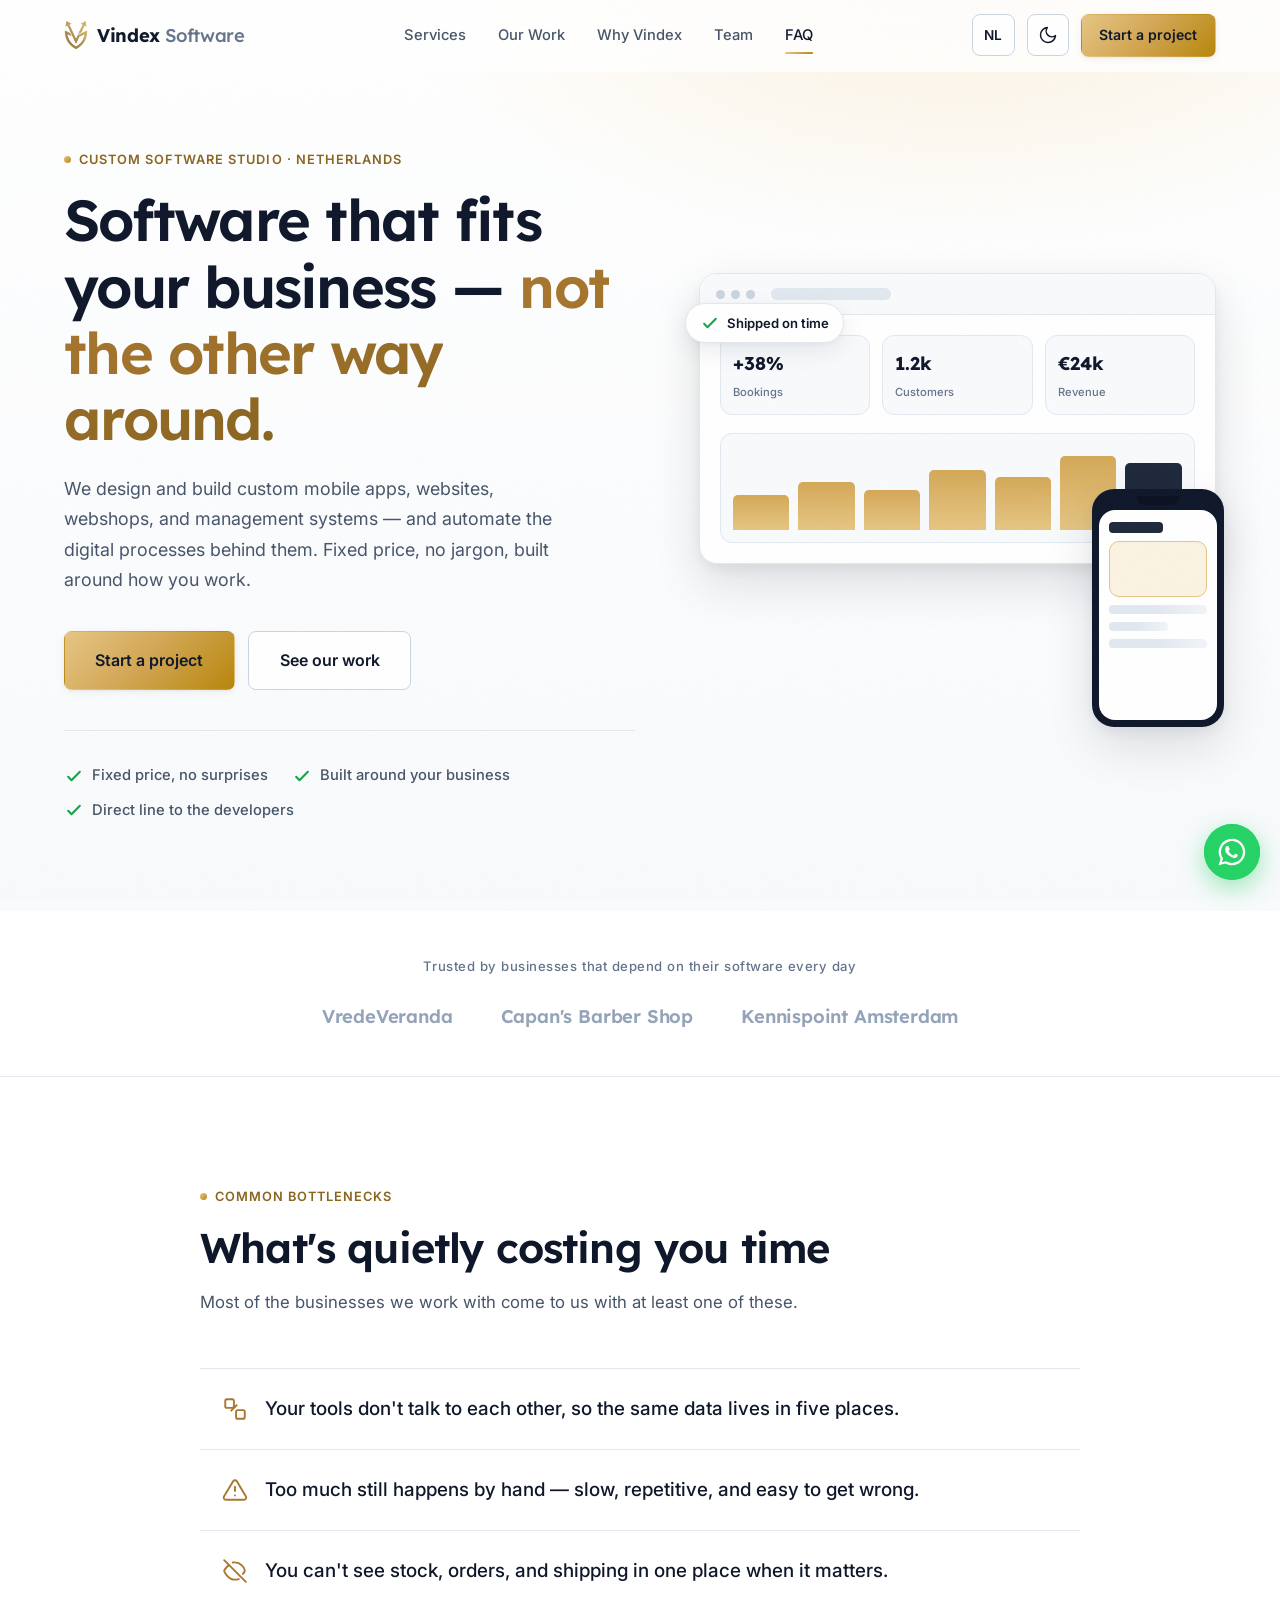
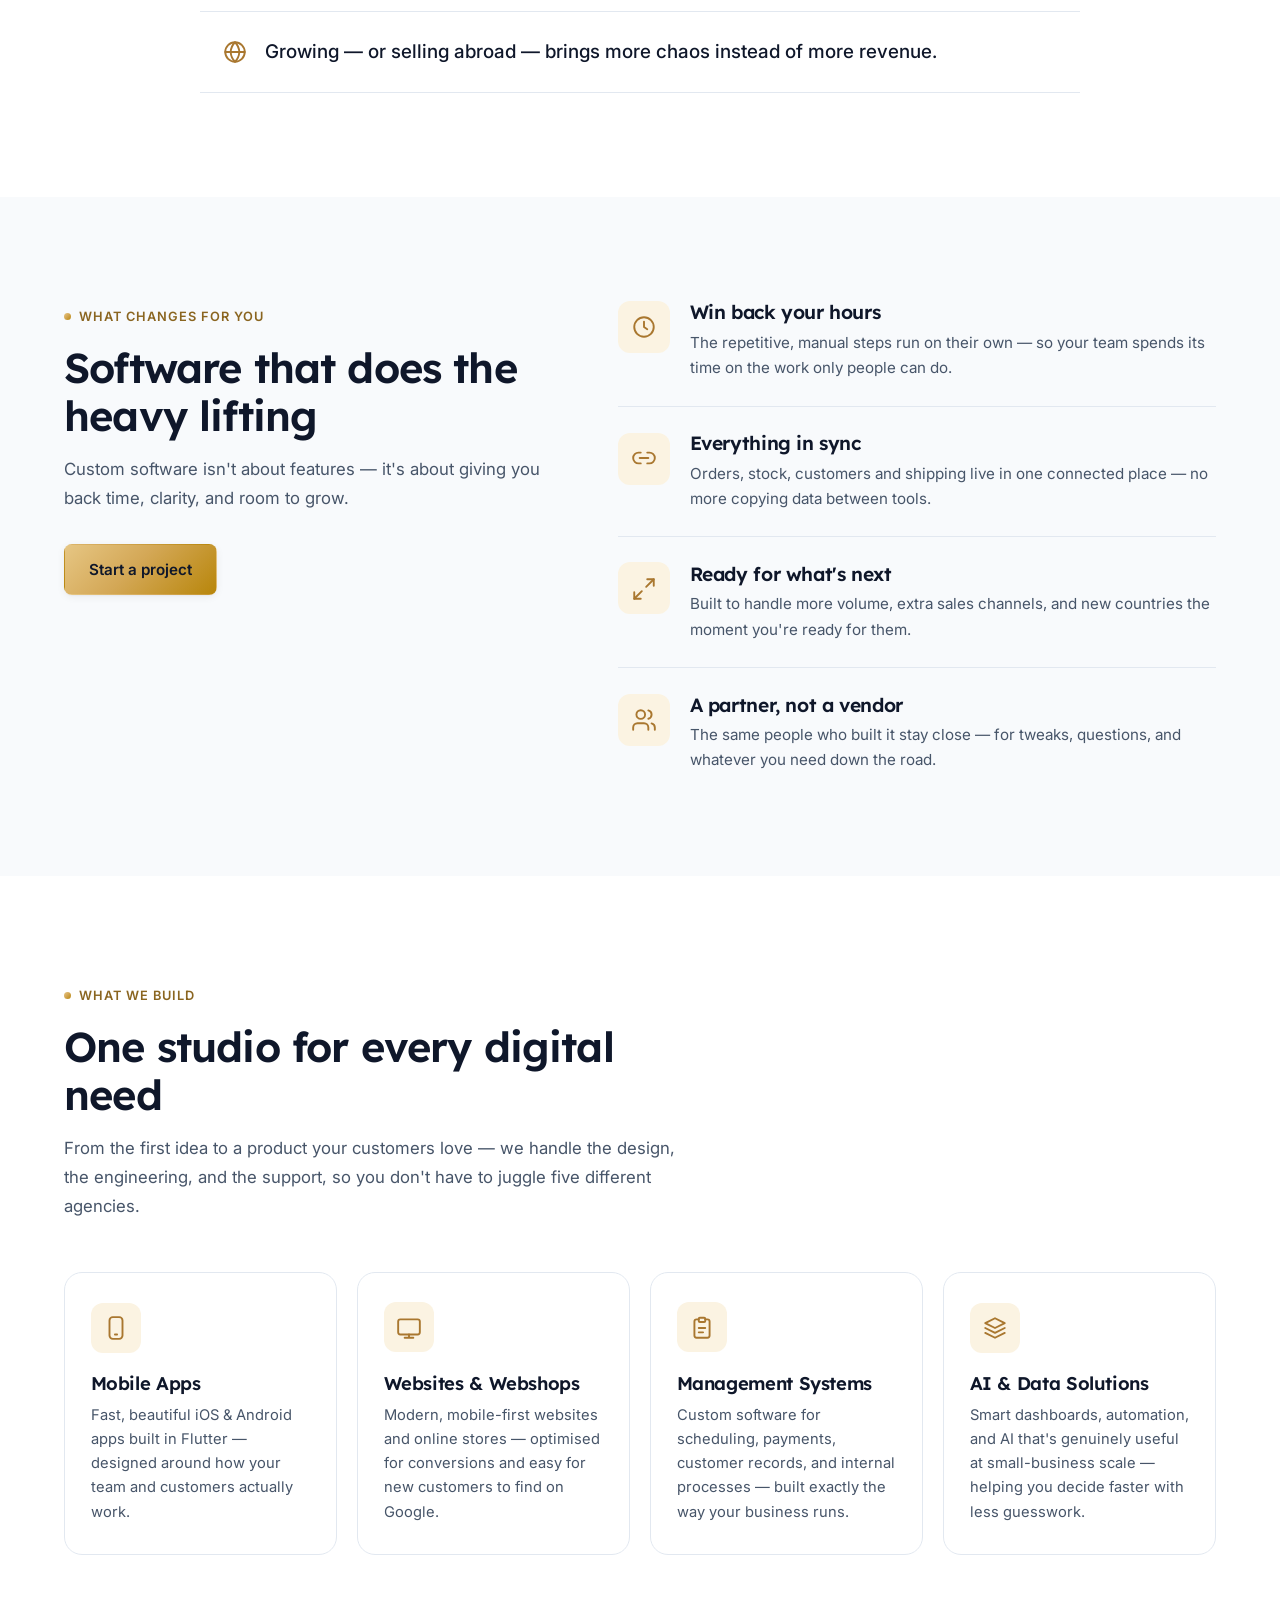
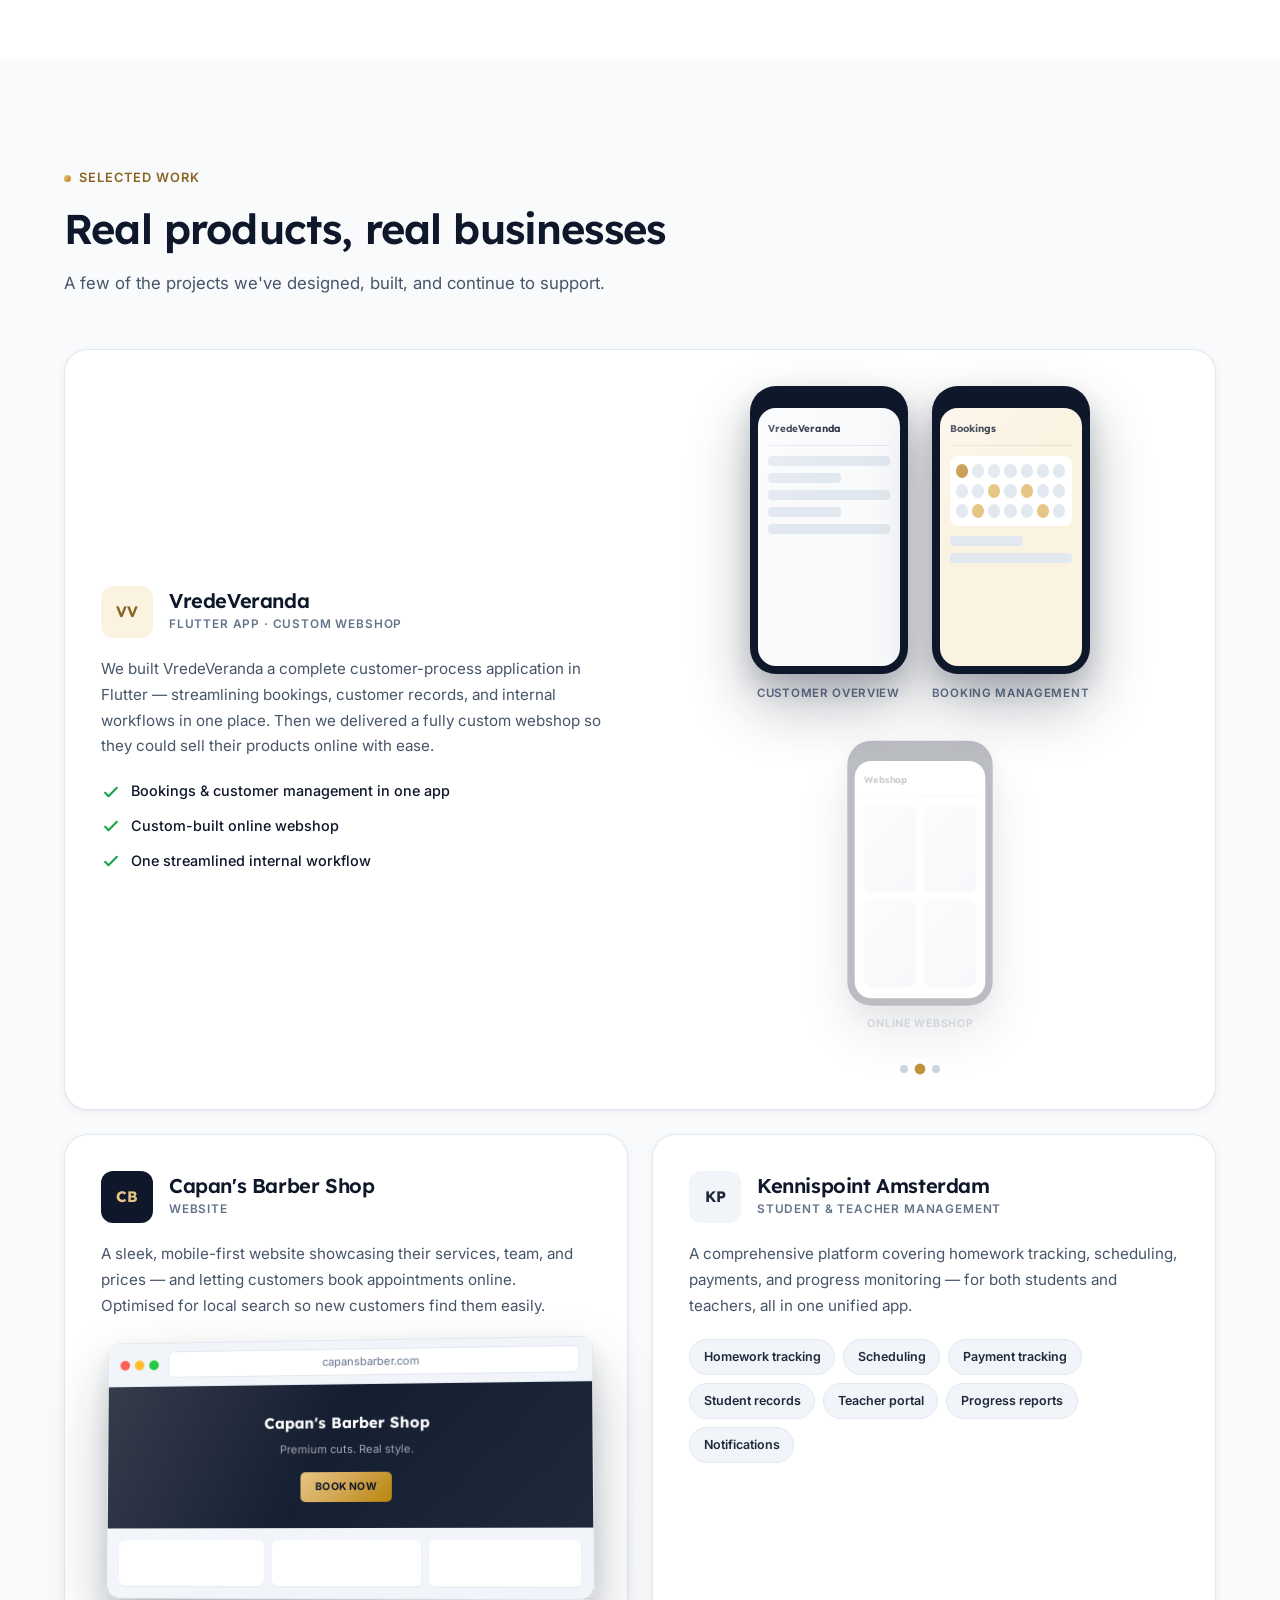
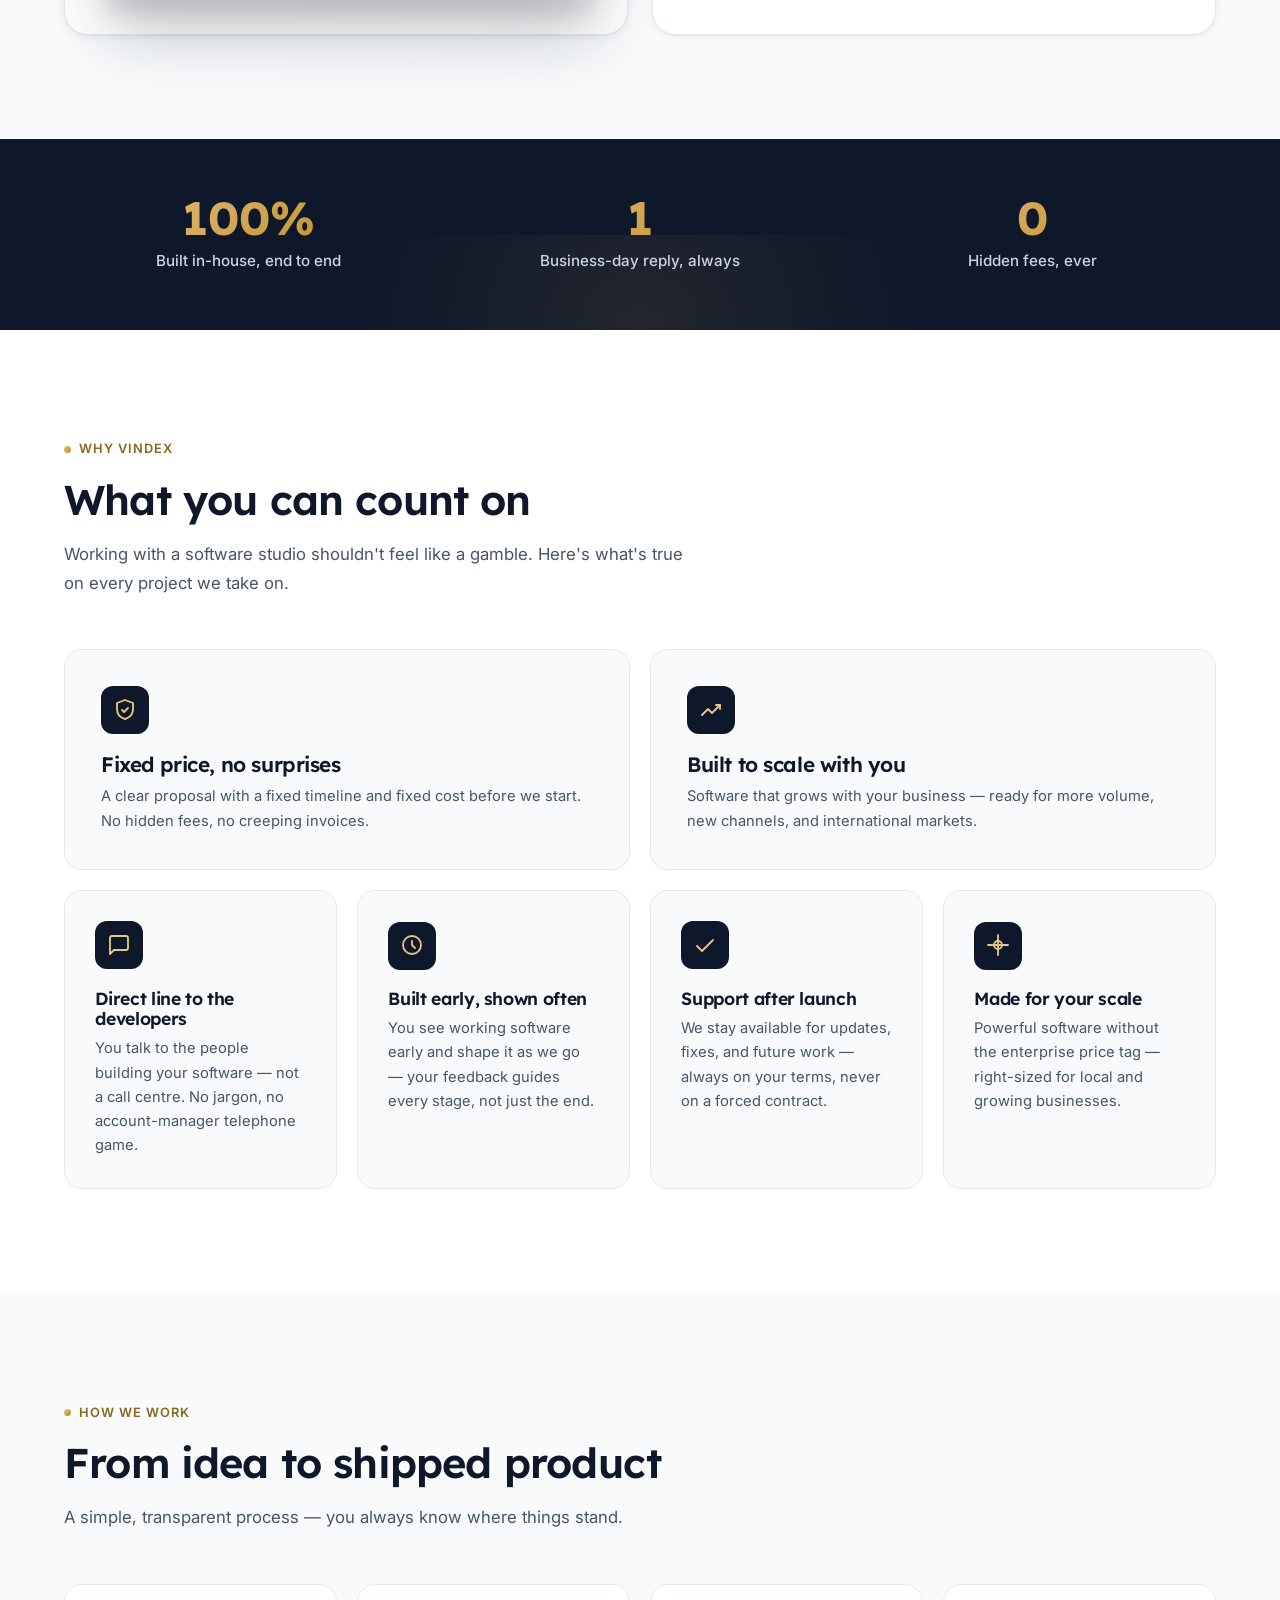
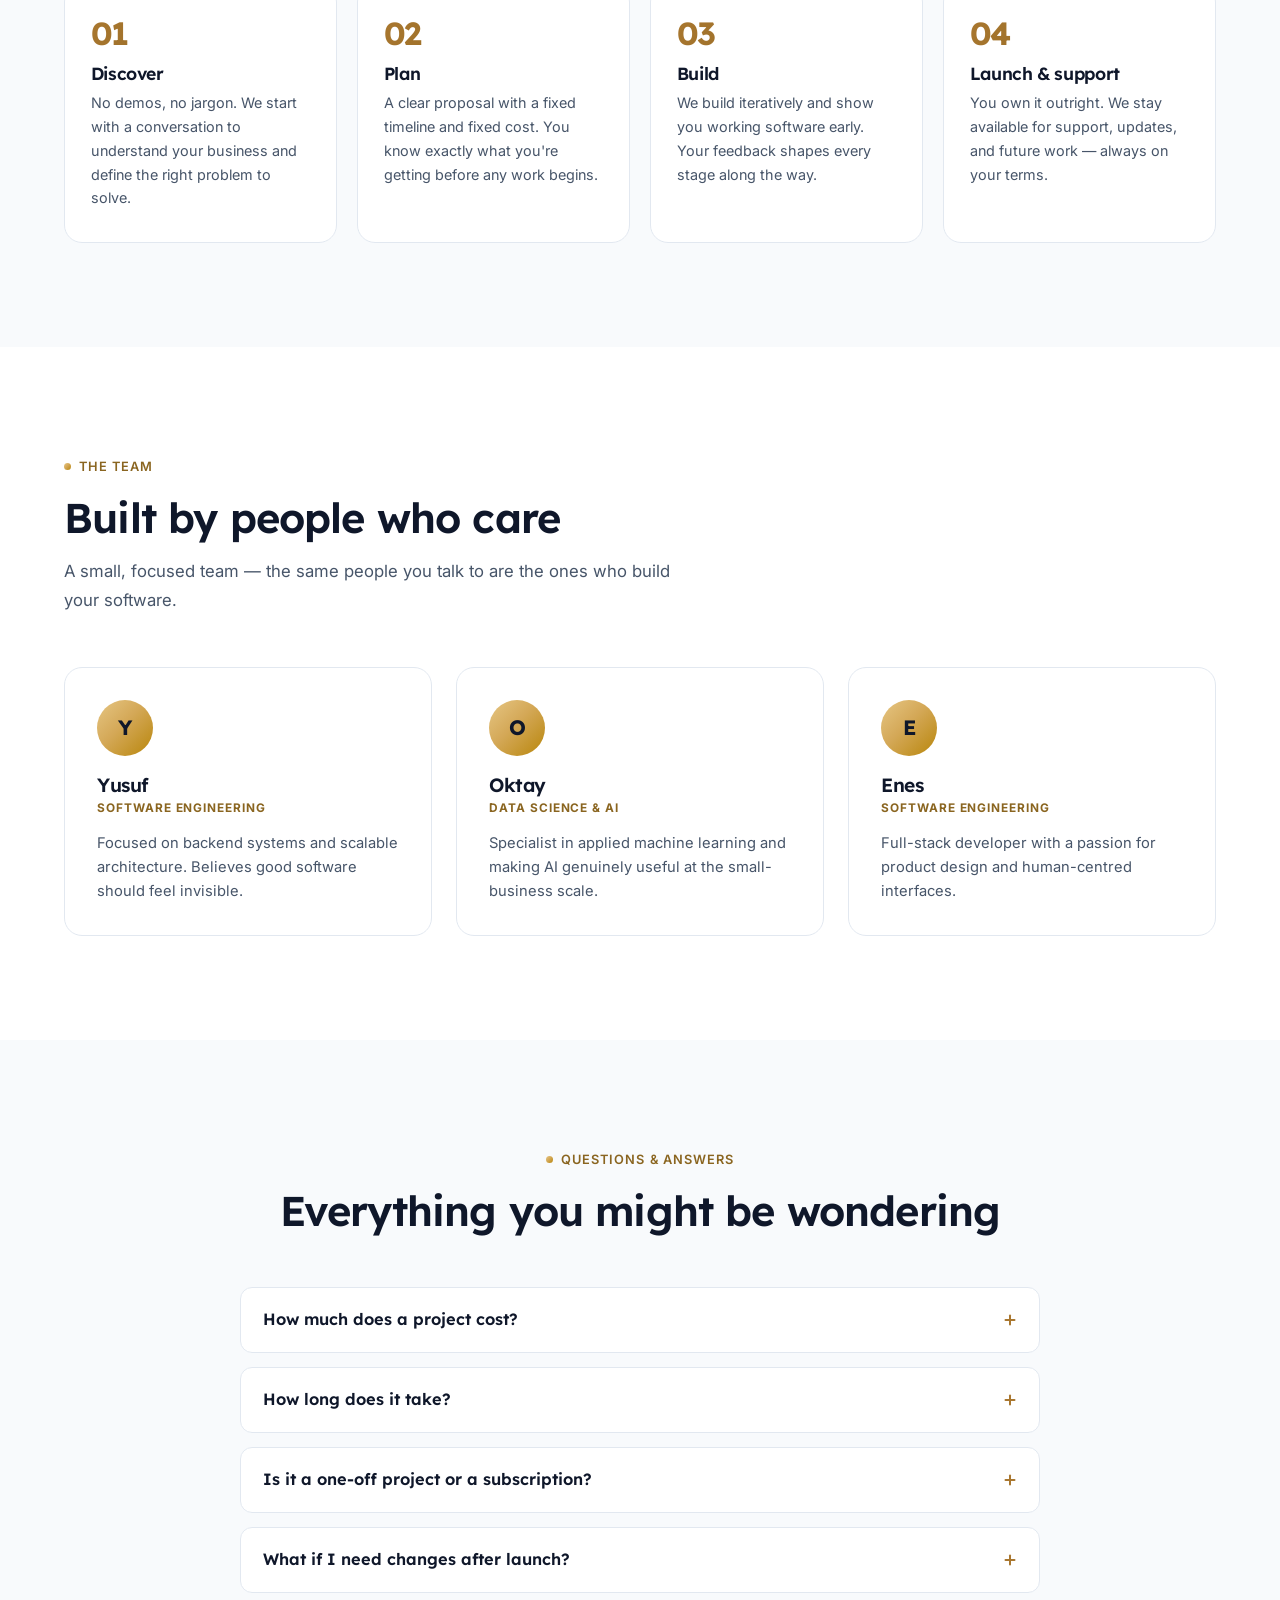
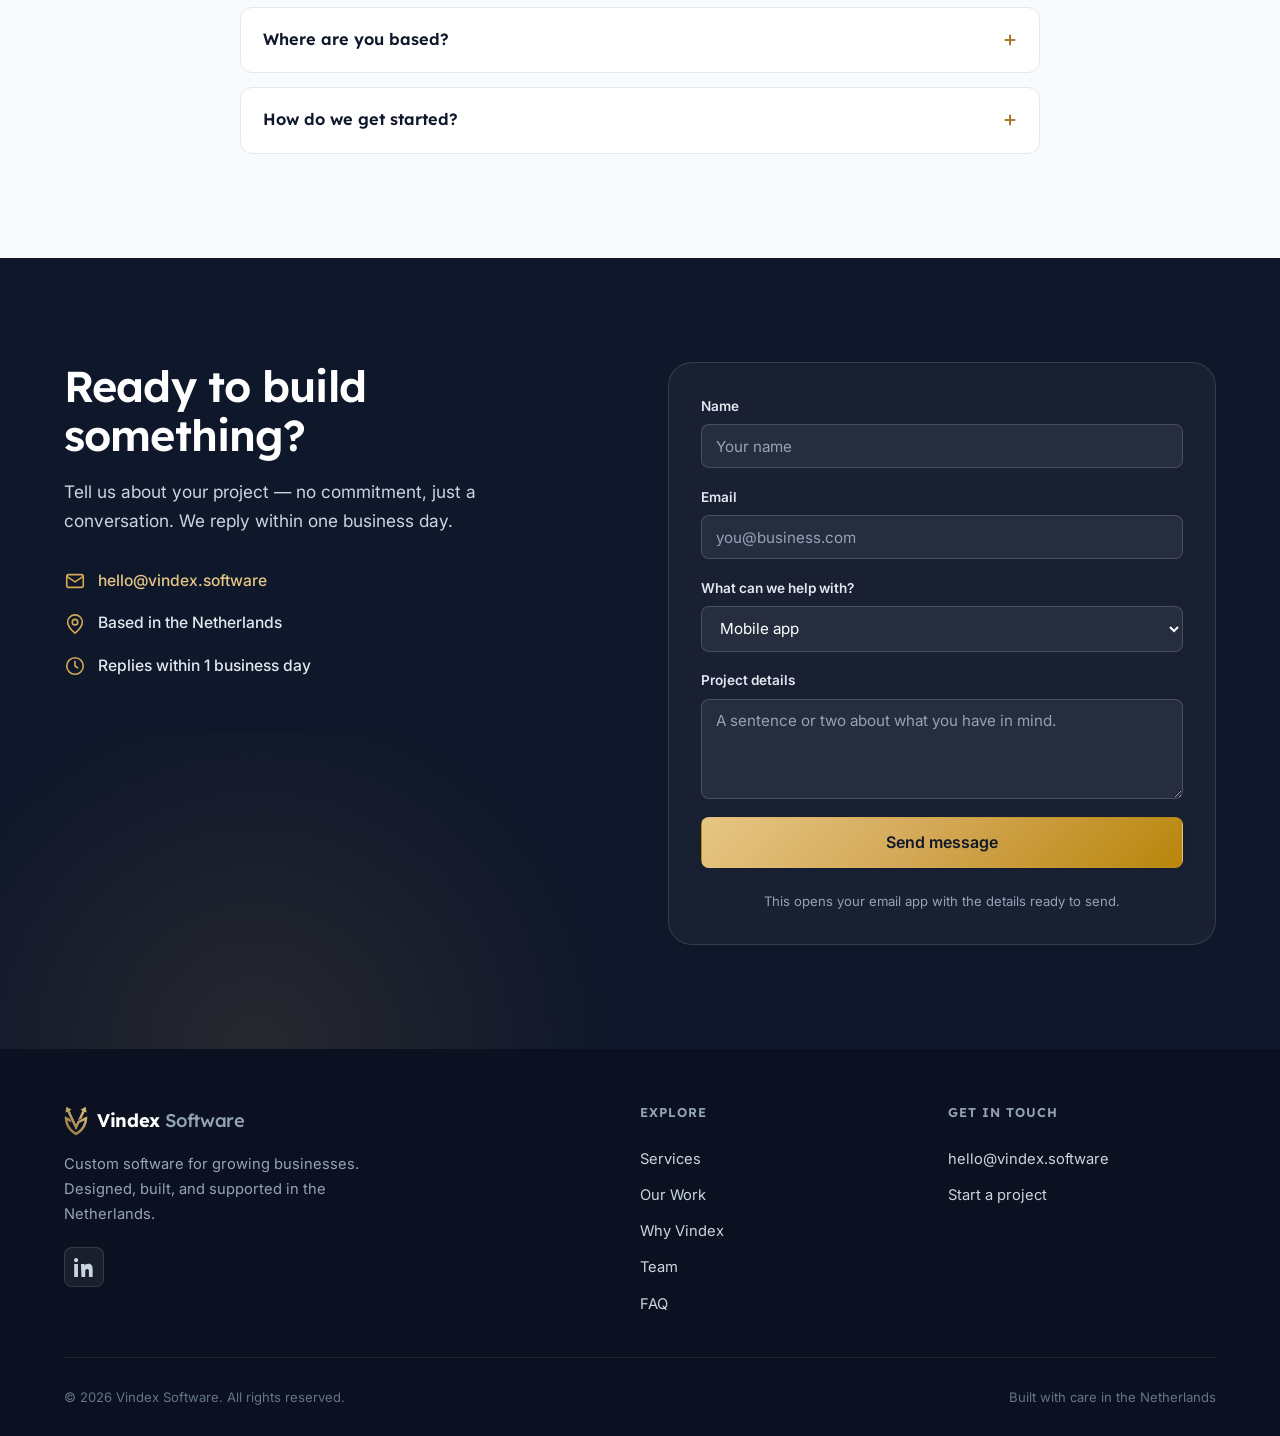
==== commit d0b862a9: "new fixes" ====
--- a/index.html
+++ b/index.html
@@ -67,7 +67,8 @@
         "logo": "https://vindexsoft.com/assets/logo.png",
         "image": "https://vindexsoft.com/assets/og-image.png",
         "areaServed": "Netherlands",
-        "knowsAbout": ["Flutter app development", "Web development", "E-commerce", "Business management software", "AI solutions"],
+        "knowsAbout": ["Flutter app development", "Web development", "E-commerce", "Business management software", "Business process automation", "AI solutions"],
+        "sameAs": ["https://www.linkedin.com/company/vindex-software"],
         "contactPoint": {
           "@type": "ContactPoint",
           "email": "hello@vindex.software",
@@ -99,8 +100,8 @@
           },
           {
             "@type": "Question",
-            "name": "Do I actually own the software?",
-            "acceptedAnswer": { "@type": "Answer", "text": "Yes — 100%. When we hand over, the code and everything around it is yours outright. No lock-in, no leasing, no monthly licence just to keep using what you paid for." }
+            "name": "Is it a one-off project or a subscription?",
+            "acceptedAnswer": { "@type": "Answer", "text": "Both are possible. Depending on what we build, we offer one-off delivery or an ongoing plan with support, updates, and hosting. We'll recommend the option that best fits your situation and budget." }
           },
           {
             "@type": "Question",
@@ -126,6 +127,7 @@
 
 <body>
   <a href="#main" class="skip-link" data-i18n="skip">Skip to content</a>
+  <div class="scroll-progress" id="scroll-progress"></div>
 
   <!-- ─────────────────────────  Nav  ───────────────────────── -->
   <header id="nav">
@@ -179,8 +181,8 @@
           <p class="eyebrow"><span class="eyebrow-dot"></span><span data-i18n="hero.eyebrow">Custom software studio · Netherlands</span></p>
           <h1><span data-i18n="hero.h1a">Software that fits your business — </span><span class="grad" data-i18n="hero.h1b">not the other way around.</span></h1>
           <p class="lead" data-i18n="hero.lead">
-            We design and build custom mobile apps, websites, webshops, and management systems for
-            growing businesses. Fixed-price projects, no jargon, and you own 100% of the code.
+            We design and build custom mobile apps, websites, webshops, and management systems — and
+            automate the digital processes behind them. Fixed price, no jargon, built around how you work.
           </p>
           <div class="hero-actions">
             <a href="#contact" class="btn btn-primary btn-lg" data-i18n="cta.start">Start a project</a>
@@ -194,7 +196,7 @@
             </li>
             <li>
               <svg class="ic-check" viewBox="0 0 24 24" aria-hidden="true"><path d="m5 13 4 4L19 7" /></svg>
-              <span data-i18n="hero.trust2">You own the code</span>
+              <span data-i18n="hero.trust2">Built around your business</span>
             </li>
             <li>
               <svg class="ic-check" viewBox="0 0 24 24" aria-hidden="true"><path d="m5 13 4 4L19 7" /></svg>
@@ -248,7 +250,79 @@
         <ul class="trust-logos">
           <li>VredeVeranda</li>
           <li>Capan's Barber Shop</li>
-          <li>Kennispoint</li>
+          <li>Kennispoint Amsterdam</li>
+        </ul>
+      </div>
+    </section>
+
+    <!-- ─────────────────────────  Friction (problems)  ───────────────────────── -->
+    <section id="problems">
+      <div class="container problems-inner">
+        <div class="section-head">
+          <p class="eyebrow"><span class="eyebrow-dot"></span><span data-i18n="problems.eyebrow">Common bottlenecks</span></p>
+          <h2 class="section-title" data-i18n="problems.title">What's quietly costing you time</h2>
+          <p class="section-sub" data-i18n="problems.sub">Most of the businesses we work with come to us with at least one of these.</p>
+        </div>
+        <ul class="problems-list">
+          <li class="pain reveal">
+            <svg class="pain-ic" viewBox="0 0 24 24" aria-hidden="true"><rect x="3" y="3" width="8" height="8" rx="1.5" /><rect x="13" y="13" width="8" height="8" rx="1.5" /><path d="M13.5 8.5 8.5 13.5" /></svg>
+            <span data-i18n="problems.p1">Your tools don't talk to each other, so the same data lives in five places.</span>
+          </li>
+          <li class="pain reveal">
+            <svg class="pain-ic" viewBox="0 0 24 24" aria-hidden="true"><path d="M10.3 3.9 1.8 18a2 2 0 0 0 1.7 3h16.9a2 2 0 0 0 1.7-3L13.7 3.9a2 2 0 0 0-3.4 0Z" /><path d="M12 9v4M12 17h.01" /></svg>
+            <span data-i18n="problems.p2">Too much still happens by hand — slow, repetitive, and easy to get wrong.</span>
+          </li>
+          <li class="pain reveal">
+            <svg class="pain-ic" viewBox="0 0 24 24" aria-hidden="true"><path d="M9.9 4.2A9 9 0 0 1 12 4c5 0 9 5 9 8a12 12 0 0 1-1.7 2.7M6.6 6.6C4 8.2 2 11 2 12c0 0 3 8 10 8a9 9 0 0 0 3.4-.6" /><path d="m2 2 20 20" /></svg>
+            <span data-i18n="problems.p3">You can't see stock, orders, and shipping in one place when it matters.</span>
+          </li>
+          <li class="pain reveal">
+            <svg class="pain-ic" viewBox="0 0 24 24" aria-hidden="true"><circle cx="12" cy="12" r="9" /><path d="M3 12h18" /><path d="M12 3a14 14 0 0 1 4 9 14 14 0 0 1-4 9 14 14 0 0 1-4-9 14 14 0 0 1 4-9Z" /></svg>
+            <span data-i18n="problems.p4">Growing — or selling abroad — brings more chaos instead of more revenue.</span>
+          </li>
+        </ul>
+      </div>
+    </section>
+
+    <!-- ─────────────────────────  Outcomes  ───────────────────────── -->
+    <section id="benefits">
+      <div class="container benefits-layout">
+        <div class="benefits-intro">
+          <p class="eyebrow"><span class="eyebrow-dot"></span><span data-i18n="benefits.eyebrow">What changes for you</span></p>
+          <h2 class="section-title" data-i18n="benefits.title">Software that does the heavy lifting</h2>
+          <p class="section-sub" data-i18n="benefits.sub">Custom software isn't about features — it's about giving you back time, clarity, and room to grow.</p>
+          <a href="#contact" class="btn btn-primary" data-i18n="cta.start">Start a project</a>
+        </div>
+
+        <ul class="outcomes">
+          <li class="outcome reveal">
+            <span class="outcome-icon"><svg viewBox="0 0 24 24" aria-hidden="true"><circle cx="12" cy="12" r="9" /><path d="M12 7v5l3 2" /></svg></span>
+            <div class="outcome-text">
+              <h3 data-i18n="outcome1.title">Win back your hours</h3>
+              <p data-i18n="outcome1.desc">The repetitive, manual steps run on their own — so your team spends its time on the work only people can do.</p>
+            </div>
+          </li>
+          <li class="outcome reveal">
+            <span class="outcome-icon"><svg viewBox="0 0 24 24" aria-hidden="true"><path d="M9 17H7A5 5 0 0 1 7 7h2" /><path d="M15 7h2a5 5 0 0 1 0 10h-2" /><path d="M8 12h8" /></svg></span>
+            <div class="outcome-text">
+              <h3 data-i18n="outcome2.title">Everything in sync</h3>
+              <p data-i18n="outcome2.desc">Orders, stock, customers and shipping live in one connected place — no more copying data between tools.</p>
+            </div>
+          </li>
+          <li class="outcome reveal">
+            <span class="outcome-icon"><svg viewBox="0 0 24 24" aria-hidden="true"><path d="M15 3h6v6" /><path d="M9 21H3v-6" /><path d="M21 3l-7 7" /><path d="M3 21l7-7" /></svg></span>
+            <div class="outcome-text">
+              <h3 data-i18n="outcome3.title">Ready for what's next</h3>
+              <p data-i18n="outcome3.desc">Built to handle more volume, extra sales channels, and new countries the moment you're ready for them.</p>
+            </div>
+          </li>
+          <li class="outcome reveal">
+            <span class="outcome-icon"><svg viewBox="0 0 24 24" aria-hidden="true"><path d="M16 21v-2a4 4 0 0 0-4-4H6a4 4 0 0 0-4 4v2" /><circle cx="9" cy="7" r="4" /><path d="M22 21v-2a4 4 0 0 0-3-3.87" /><path d="M16 3.13a4 4 0 0 1 0 7.75" /></svg></span>
+            <div class="outcome-text">
+              <h3 data-i18n="outcome4.title">A partner, not a vendor</h3>
+              <p data-i18n="outcome4.desc">The same people who built it stay close — for tweaks, questions, and whatever you need down the road.</p>
+            </div>
+          </li>
         </ul>
       </div>
     </section>
@@ -422,7 +496,7 @@
             <div class="work-header">
               <div class="work-logo kp">KP</div>
               <div>
-                <h3>Kennispoint</h3>
+                <h3>Kennispoint Amsterdam</h3>
                 <p class="work-type" data-i18n="kp.type">Student &amp; teacher management</p>
               </div>
             </div>
@@ -445,6 +519,24 @@
       </div>
     </section>
 
+    <!-- ─────────────────────────  Stats band  ───────────────────────── -->
+    <section class="stats-band" aria-label="Vindex in numbers">
+      <div class="container stats-grid">
+        <div class="stat reveal">
+          <span class="stat-num" data-to="100" data-suffix="%">100%</span>
+          <span class="stat-label" data-i18n="stat.inhouse">Built in-house, end to end</span>
+        </div>
+        <div class="stat reveal">
+          <span class="stat-num" data-to="1">1</span>
+          <span class="stat-label" data-i18n="stat.reply">Business-day reply, always</span>
+        </div>
+        <div class="stat reveal">
+          <span class="stat-num" data-to="0">0</span>
+          <span class="stat-label" data-i18n="stat.fees">Hidden fees, ever</span>
+        </div>
+      </div>
+    </section>
+
     <!-- ─────────────────────────  Why Vindex (guarantees)  ───────────────────────── -->
     <section id="why">
       <div class="container">
@@ -462,9 +554,9 @@
             <p data-i18n="why1.desc">A clear proposal with a fixed timeline and fixed cost before we start. No hidden fees, no creeping invoices.</p>
           </article>
           <article class="why-card reveal">
-            <div class="why-icon"><svg viewBox="0 0 24 24" aria-hidden="true"><path d="M16 18 22 12 16 6M8 6 2 12l6 6" /></svg></div>
-            <h3 data-i18n="why2.title">You own 100% of the code</h3>
-            <p data-i18n="why2.desc">When we hand over, it's yours — outright. No lock-in, no leases, no holding your software hostage.</p>
+            <div class="why-icon"><svg viewBox="0 0 24 24" aria-hidden="true"><path d="m3 17 6-6 4 4 8-8" /><path d="M17 7h4v4" /></svg></div>
+            <h3 data-i18n="why2.title">Built to scale with you</h3>
+            <p data-i18n="why2.desc">Software that grows with your business — ready for more volume, new channels, and international markets.</p>
           </article>
           <article class="why-card reveal">
             <div class="why-icon"><svg viewBox="0 0 24 24" aria-hidden="true"><path d="M21 15a2 2 0 0 1-2 2H7l-4 4V5a2 2 0 0 1 2-2h14a2 2 0 0 1 2 2Z" /></svg></div>
@@ -580,9 +672,9 @@
               about progress.</p></div>
           </details>
           <details class="faq-item reveal">
-            <summary><span data-i18n="faq.q3">Do I actually own the software?</span><span class="faq-chev" aria-hidden="true"></span></summary>
-            <div class="faq-body"><p data-i18n="faq.a3">Yes — 100%. When we hand over, the code and everything around it is yours
-              outright. No lock-in, no leasing, no monthly licence just to keep using what you paid for.</p></div>
+            <summary><span data-i18n="faq.q3">Is it a one-off project or a subscription?</span><span class="faq-chev" aria-hidden="true"></span></summary>
+            <div class="faq-body"><p data-i18n="faq.a3">Both are possible. Depending on what we build, we offer one-off delivery or an
+              ongoing plan with support, updates, and hosting. We'll recommend the option that best fits your situation and budget.</p></div>
           </details>
           <details class="faq-item reveal">
             <summary><span data-i18n="faq.q4">What if I need changes after launch?</span><span class="faq-chev" aria-hidden="true"></span></summary>
@@ -671,6 +763,11 @@
           <span>Vindex<span class="brand-soft"> Software</span></span>
         </a>
         <p data-i18n="footer.desc">Custom software for growing businesses. Designed, built, and supported in the Netherlands.</p>
+        <div class="footer-social">
+          <a href="https://www.linkedin.com/company/vindex-software" target="_blank" rel="noopener" aria-label="Vindex Software on LinkedIn">
+            <svg viewBox="0 0 24 24" aria-hidden="true"><path d="M4.98 3.5A2.5 2.5 0 1 1 0 3.5a2.5 2.5 0 0 1 4.98 0ZM.24 8.25h4.5V24h-4.5zM8.34 8.25h4.31v2.15h.06c.6-1.13 2.07-2.32 4.26-2.32 4.56 0 5.4 3 5.4 6.9V24h-4.5v-6.12c0-1.46-.03-3.34-2.04-3.34-2.04 0-2.35 1.59-2.35 3.23V24h-4.5z" /></svg>
+          </a>
+        </div>
       </div>
 
       <nav class="footer-col" aria-label="Footer">
@@ -694,6 +791,10 @@
     </div>
   </footer>
 
+  <a class="wa-fab" id="wa-fab" href="https://wa.me/31634578138?text=Hi%20Vindex!%20I%27d%20like%20to%20talk%20about%20a%20project." target="_blank" rel="noopener" aria-label="Chat with us on WhatsApp">
+    <svg viewBox="0 0 24 24" aria-hidden="true"><path d="M12 2a10 10 0 0 0-8.6 15.1L2 22l5-1.3A10 10 0 1 0 12 2Zm0 18.2a8.2 8.2 0 0 1-4.2-1.1l-.3-.2-3 .8.8-2.9-.2-.3A8.2 8.2 0 1 1 12 20.2Zm4.5-6.1c-.25-.12-1.47-.72-1.7-.8s-.4-.13-.56.12-.64.8-.79.97-.29.18-.54.06a6.7 6.7 0 0 1-2-1.23 7.5 7.5 0 0 1-1.37-1.7c-.14-.25 0-.38.11-.5l.37-.43c.12-.15.16-.25.25-.42a.45.45 0 0 0-.02-.43c-.06-.12-.55-1.34-.76-1.83s-.4-.42-.55-.43h-.47a.9.9 0 0 0-.66.3 2.75 2.75 0 0 0-.86 2.05A4.8 4.8 0 0 0 7.3 12.1a10.9 10.9 0 0 0 4.2 3.7c.59.25 1.04.4 1.4.52a3.4 3.4 0 0 0 1.55.1c.47-.07 1.47-.6 1.68-1.18s.2-1.08.14-1.18-.22-.17-.47-.29Z" /></svg>
+  </a>
+
   <button class="to-top" id="to-top" type="button" aria-label="Back to top">
     <svg viewBox="0 0 24 24" aria-hidden="true"><path d="m6 15 6-6 6 6" /></svg>
   </button>
--- a/css/style.css
+++ b/css/style.css
@@ -126,17 +126,18 @@
   margin-inline: auto;
 }
 
-/* ---- Reveal on scroll ---- */
-.reveal {
-  opacity: 0;
-  transform: translateY(22px);
-  transition: opacity 0.6s var(--ease), transform 0.6s var(--ease);
-}
-.reveal.is-visible { opacity: 1; transform: none; }
+/* ---- Reveal on scroll (keyframe-based, supports stagger via --reveal-d) ---- */
+.reveal { opacity: 0; }
+.reveal.is-visible { animation: revealIn 0.6s var(--ease) var(--reveal-d, 0s) both; }
+@keyframes revealIn {
+  from { opacity: 0; transform: translateY(24px); }
+  to { opacity: 1; transform: translateY(0); }
+}
 
 @media (prefers-reduced-motion: reduce) {
   html { scroll-behavior: auto; }
-  .reveal { opacity: 1; transform: none; transition: none; }
+  .reveal { opacity: 1 !important; }
+  .reveal.is-visible { animation: none !important; }
   * { animation-duration: 0.001ms !important; transition-duration: 0.05ms !important; }
 }
 
@@ -232,9 +233,10 @@
   -webkit-backdrop-filter: blur(14px);
   backdrop-filter: blur(14px);
   border-bottom: 1px solid transparent;
-  transition: box-shadow 0.3s var(--ease), border-color 0.3s var(--ease), background 0.3s var(--ease);
+  transition: box-shadow 0.3s var(--ease), border-color 0.3s var(--ease), background 0.3s var(--ease), padding 0.3s var(--ease);
 }
 #nav.scrolled {
+  padding: 0.5rem 0;
   border-bottom-color: var(--border);
   box-shadow: var(--sh-sm);
 }
@@ -986,7 +988,7 @@
 
 .to-top {
   position: fixed;
-  right: 1.25rem; bottom: 1.25rem;
+  right: 1.25rem; bottom: 5.5rem;
   z-index: 90;
   width: 46px; height: 46px;
   border-radius: 50%;
@@ -1083,3 +1085,215 @@
 
 /* Back-to-top */
 [data-theme="dark"] .to-top { background: var(--bg-alt); border-color: var(--border); color: var(--text); }
+
+/* ============================================================
+   Problems ("Recognize this?") + Benefits ("Automate, simplify, scale")
+   ============================================================ */
+#problems { padding: 6.5rem 0; background: var(--white); }
+.problems-inner { max-width: 880px; }
+.problems-list { margin-top: 2.5rem; border-top: 1px solid var(--border); }
+.pain {
+  position: relative;
+  display: flex;
+  align-items: center;
+  gap: 1.1rem;
+  padding: 1.5rem 0.5rem 1.5rem 1.35rem;
+  border-bottom: 1px solid var(--border);
+  font-size: 1.18rem;
+  font-weight: 500;
+  color: var(--text);
+  transition: padding-left 0.25s var(--ease);
+}
+.pain::before {
+  content: '';
+  position: absolute;
+  left: 0; top: 50%;
+  width: 4px; height: 0;
+  transform: translateY(-50%);
+  background: var(--gold-grad);
+  border-radius: 2px;
+  transition: height 0.25s var(--ease);
+}
+.pain:hover { padding-left: 1.85rem; }
+.pain:hover::before { height: 60%; }
+.pain-ic { flex-shrink: 0; width: 26px; height: 26px; fill: none; stroke: var(--gold-600); stroke-width: 1.75; stroke-linecap: round; stroke-linejoin: round; }
+
+#benefits { padding: 6.5rem 0; background: var(--bg-alt); }
+.benefits-layout { display: grid; grid-template-columns: 0.9fr 1.1fr; gap: 4rem; align-items: start; }
+.benefits-intro { position: sticky; top: 96px; }
+.benefits-intro .section-sub { margin-bottom: 2rem; }
+.outcomes { display: flex; flex-direction: column; }
+.outcome {
+  display: flex;
+  gap: 1.25rem;
+  padding: 1.6rem 0;
+  border-top: 1px solid var(--border);
+}
+.outcome:first-child { padding-top: 0; border-top: none; }
+.outcome:last-child { padding-bottom: 0; }
+.outcome-icon {
+  flex-shrink: 0;
+  width: 52px; height: 52px;
+  display: flex; align-items: center; justify-content: center;
+  background: var(--gold-100);
+  border-radius: var(--r-md);
+  transition: transform 0.25s var(--ease);
+}
+.outcome:hover .outcome-icon { transform: translateY(-3px); }
+.outcome-icon svg { width: 26px; height: 26px; fill: none; stroke: var(--gold-600); stroke-width: 1.75; stroke-linecap: round; stroke-linejoin: round; }
+.outcome-text h3 { font-size: 1.2rem; margin-bottom: 0.4rem; }
+.outcome-text p { font-size: 0.95rem; color: var(--text-soft); line-height: 1.65; }
+
+[data-theme="dark"] #problems { background: var(--bg); }
+[data-theme="dark"] #benefits { background: var(--bg-alt); }
+[data-theme="dark"] .problems-list { border-top-color: var(--border); }
+[data-theme="dark"] .pain { border-bottom-color: var(--border); }
+[data-theme="dark"] .pain-ic { stroke: var(--gold-400); }
+[data-theme="dark"] .outcome { border-top-color: var(--border); }
+[data-theme="dark"] .outcome-text p { color: var(--text-soft); }
+[data-theme="dark"] .outcome-icon { background: rgba(212, 168, 87, 0.14); }
+[data-theme="dark"] .outcome-icon svg { stroke: var(--gold-400); }
+
+/* ============================================================
+   Footer social (LinkedIn) + WhatsApp floating button
+   ============================================================ */
+.footer-social { display: flex; gap: 0.6rem; margin-top: 1.25rem; }
+.footer-social a {
+  width: 40px; height: 40px;
+  display: inline-flex; align-items: center; justify-content: center;
+  border-radius: var(--r-sm);
+  background: rgba(255, 255, 255, 0.06);
+  border: 1px solid rgba(255, 255, 255, 0.12);
+  color: var(--slate-300);
+  transition: background 0.2s var(--ease), color 0.2s var(--ease), transform 0.15s var(--ease);
+}
+.footer-social a:hover { background: var(--gold-grad); color: var(--navy-900); border-color: transparent; transform: translateY(-2px); }
+.footer-social svg { width: 20px; height: 20px; fill: currentColor; }
+
+.wa-fab {
+  position: fixed;
+  right: 1.25rem; bottom: 1.25rem;
+  z-index: 95;
+  width: 56px; height: 56px;
+  border-radius: 50%;
+  display: flex; align-items: center; justify-content: center;
+  background: #25D366;
+  color: #fff;
+  box-shadow: 0 8px 24px rgba(37, 211, 102, 0.45);
+  transition: transform 0.2s var(--ease), box-shadow 0.2s var(--ease);
+}
+.wa-fab::before {
+  content: '';
+  position: absolute;
+  inset: 0;
+  border-radius: 50%;
+  background: #25D366;
+  z-index: -1;
+  animation: wa-pulse 2.6s ease-out infinite;
+}
+.wa-fab:hover { transform: translateY(-3px) scale(1.05); box-shadow: 0 12px 32px rgba(37, 211, 102, 0.55); }
+.wa-fab svg { width: 32px; height: 32px; fill: currentColor; }
+@keyframes wa-pulse { 0% { transform: scale(1); opacity: 0.55; } 70%, 100% { transform: scale(1.7); opacity: 0; } }
+
+@media (max-width: 900px) { .benefits-layout { grid-template-columns: 1fr; gap: 2.5rem; } .benefits-intro { position: static; } }
+@media (max-width: 760px) { #problems, #benefits { padding: 4.5rem 0; } }
+@media (max-width: 560px) { .pain { font-size: 1.05rem; gap: 0.85rem; } }
+
+/* ============================================================
+   Premium polish: progress bar, grain, device mockups,
+   button glare, bento Why, stats band
+   ============================================================ */
+
+/* Scroll progress bar */
+.scroll-progress {
+  position: fixed;
+  top: 0; left: 0;
+  height: 3px; width: 0;
+  background: var(--gold-grad);
+  z-index: 200;
+  pointer-events: none;
+  transition: width 0.1s linear;
+}
+
+/* Subtle film-grain texture (very low opacity) */
+body::after {
+  content: '';
+  position: fixed;
+  inset: 0;
+  z-index: 150;
+  pointer-events: none;
+  opacity: 0.03;
+  background-image: url("data:image/svg+xml,%3Csvg xmlns='http://www.w3.org/2000/svg' width='140' height='140'%3E%3Cfilter id='n'%3E%3CfeTurbulence type='fractalNoise' baseFrequency='0.85' numOctaves='2' stitchTiles='stitch'/%3E%3C/filter%3E%3Crect width='100%25' height='100%25' filter='url(%23n)'/%3E%3C/svg%3E");
+}
+[data-theme="dark"] body::after { opacity: 0.05; }
+
+/* Premium device mockups — layered shadow + screen gloss + subtle tilt */
+.phone-mockup { box-shadow: 0 30px 60px rgba(15, 23, 42, 0.30), 0 12px 24px rgba(15, 23, 42, 0.16); }
+.phone-screen { position: relative; }
+.phone-screen::after {
+  content: '';
+  position: absolute; inset: 0;
+  pointer-events: none;
+  border-radius: 18px;
+  background: linear-gradient(135deg, rgba(255, 255, 255, 0.38) 0%, rgba(255, 255, 255, 0) 36%);
+}
+.browser-mockup {
+  box-shadow: 0 34px 64px rgba(15, 23, 42, 0.24), 0 12px 24px rgba(15, 23, 42, 0.12);
+  transform: perspective(1600px) rotateX(3deg) rotateY(-7deg);
+  transition: transform 0.55s var(--ease), box-shadow 0.55s var(--ease);
+}
+.work-card:hover .browser-mockup { transform: perspective(1600px) rotateX(0deg) rotateY(0deg); }
+.browser-body { position: relative; }
+.browser-body::after {
+  content: '';
+  position: absolute; inset: 0;
+  pointer-events: none;
+  background: linear-gradient(118deg, rgba(255, 255, 255, 0.16) 0%, rgba(255, 255, 255, 0) 42%);
+}
+
+/* Glare sweep on primary buttons */
+.btn-primary { position: relative; overflow: hidden; }
+.btn-primary::after {
+  content: '';
+  position: absolute;
+  top: 0; left: -80%;
+  width: 55%; height: 100%;
+  background: linear-gradient(120deg, transparent, rgba(255, 255, 255, 0.5), transparent);
+  transform: skewX(-20deg);
+  transition: left 0.6s var(--ease);
+  pointer-events: none;
+}
+.btn-primary:hover::after { left: 140%; }
+
+/* Bento layout for "Why Vindex" (desktop only) */
+@media (min-width: 1025px) {
+  .why-grid { grid-template-columns: repeat(4, 1fr); }
+  .why-card:nth-child(1), .why-card:nth-child(2) { grid-column: span 2; }
+  .why-card:nth-child(1), .why-card:nth-child(2) { padding: 2.25rem; }
+  .why-card:nth-child(1) h3, .why-card:nth-child(2) h3 { font-size: 1.3rem; }
+}
+
+/* Stats / credibility band (navy — adds depth mid-page) */
+.stats-band { background: var(--navy-900); padding: 3.5rem 0; position: relative; overflow: hidden; }
+.stats-band::before {
+  content: '';
+  position: absolute; inset: auto auto -50% 50%;
+  width: 60%; height: 100%;
+  transform: translateX(-50%);
+  background: radial-gradient(circle, rgba(212, 168, 87, 0.10) 0%, transparent 70%);
+  pointer-events: none;
+}
+.stats-grid { position: relative; display: grid; grid-template-columns: repeat(3, 1fr); gap: 1.5rem; text-align: center; }
+.stat { display: flex; flex-direction: column; gap: 0.4rem; }
+.stat-num {
+  font-family: var(--font-head);
+  font-weight: 700;
+  font-size: clamp(2.1rem, 4.2vw, 2.9rem);
+  line-height: 1;
+  background: var(--gold-grad);
+  -webkit-background-clip: text;
+  background-clip: text;
+  color: transparent;
+}
+.stat-label { color: var(--slate-300); font-size: 0.95rem; font-weight: 500; }
+@media (max-width: 560px) { .stats-grid { grid-template-columns: 1fr; gap: 1.85rem; } }
